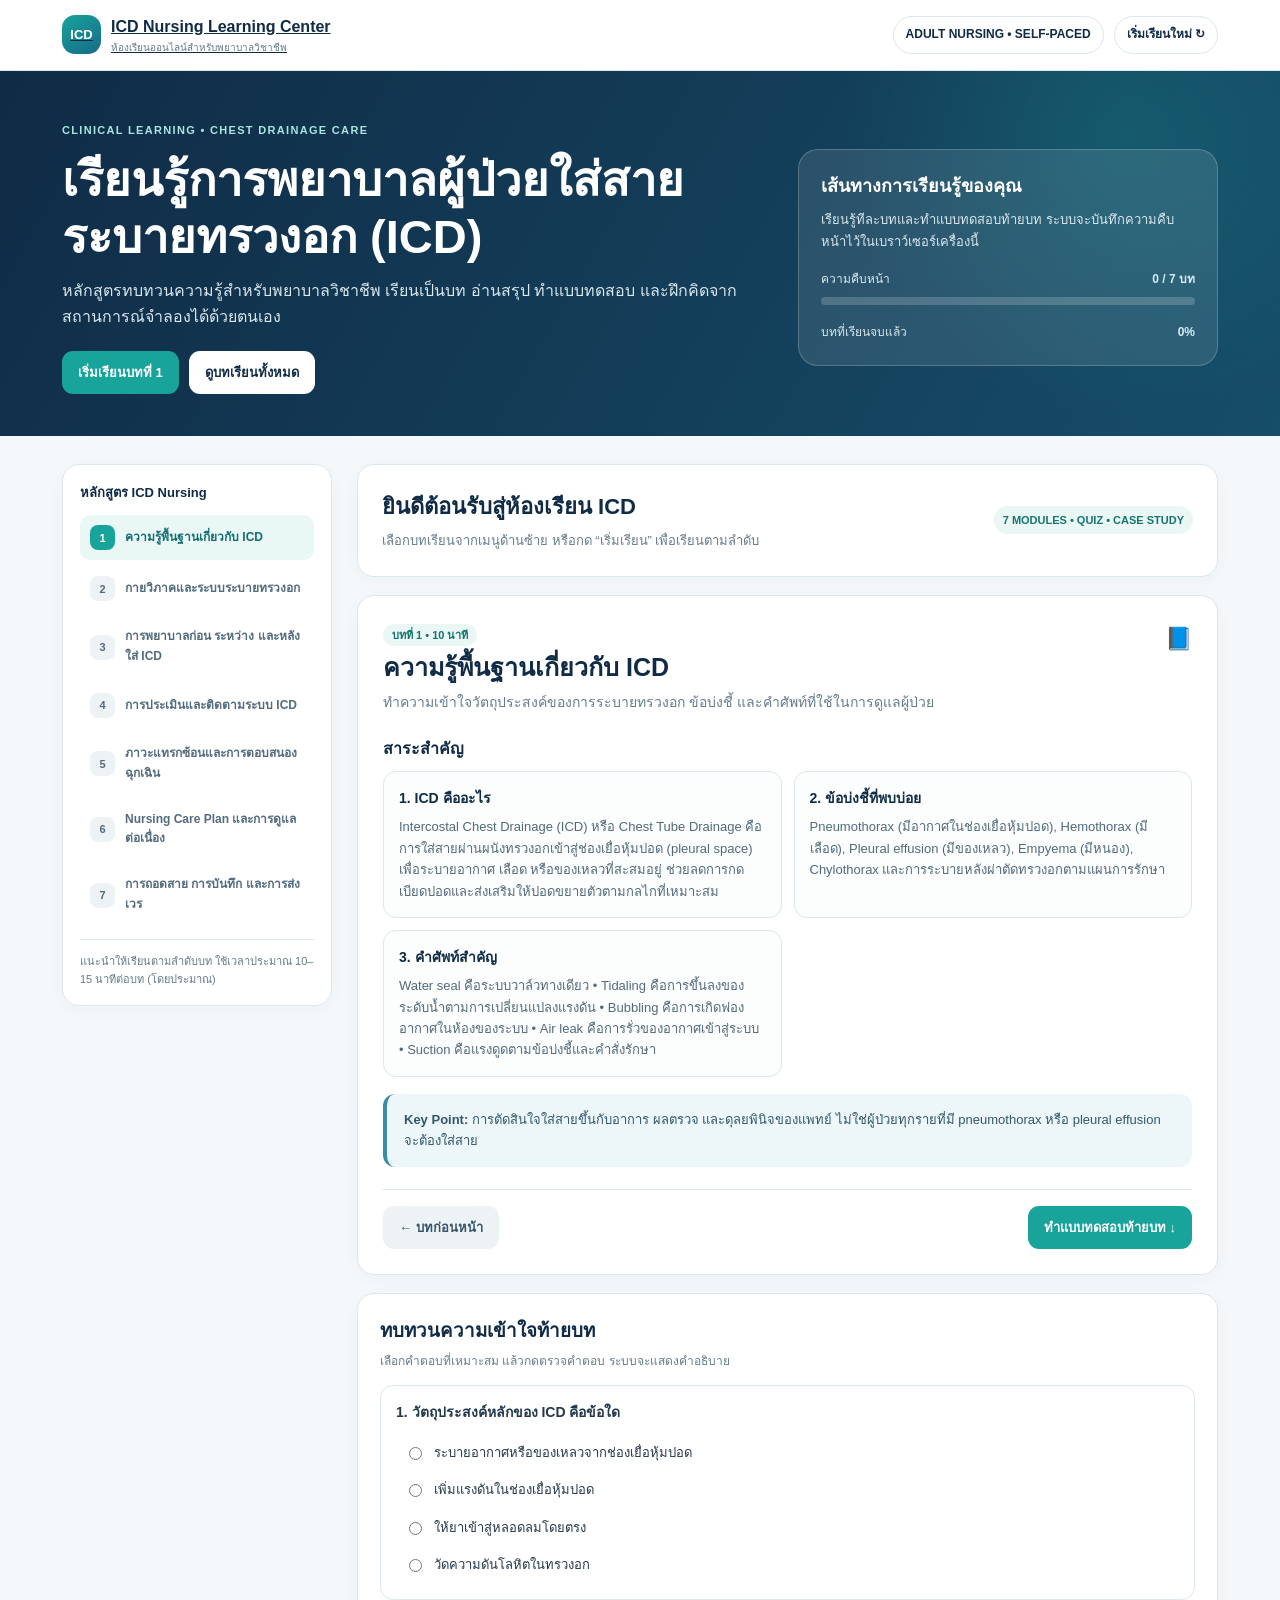
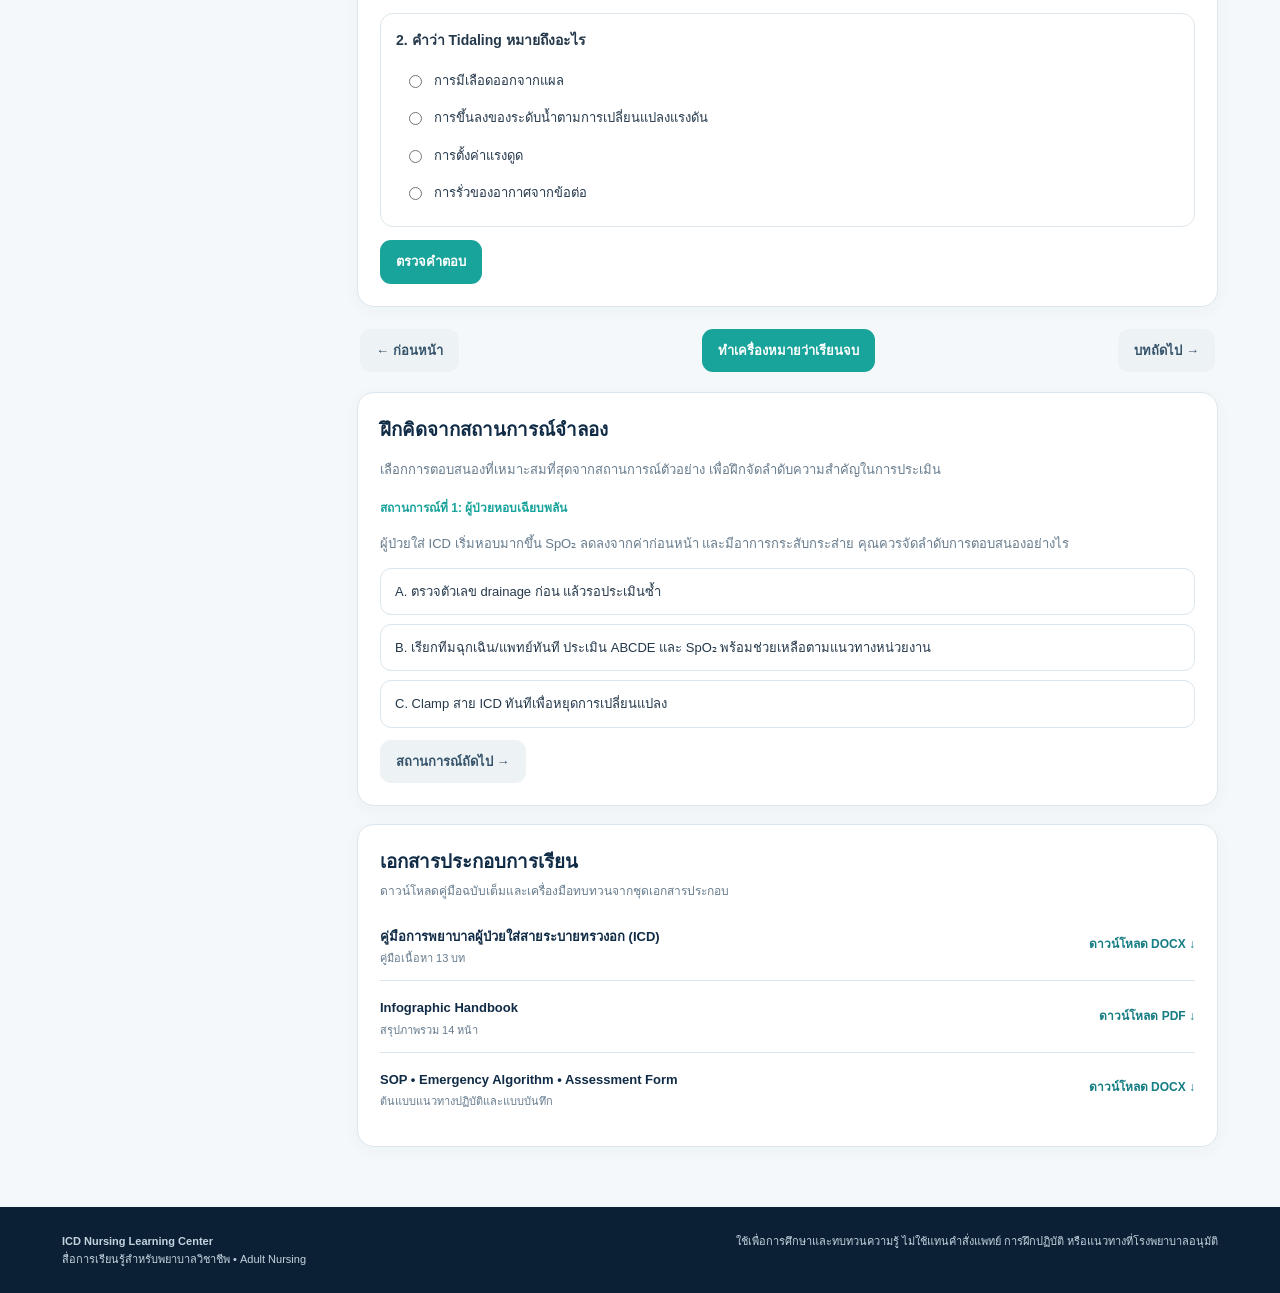
==== index.html @ b5fb2b8b "Add files via upload" ====
<!DOCTYPE html>
<html lang="th">
<head>
<meta charset="utf-8"><meta name="viewport" content="width=device-width,initial-scale=1">
<meta name="theme-color" content="#102b46">
<title>ICD Nursing Learning Center | ห้องเรียนออนไลน์สำหรับพยาบาลวิชาชีพ</title>
<style>
:root{--navy:#102b46;--navy2:#183e5b;--teal:#18a39b;--mint:#e9f7f5;--ink:#24384b;--muted:#667b8d;--line:#dce6ec;--bg:#f4f8fa;--white:#fff;--amber:#fff4df;--red:#a33b3b;--green:#187a65;--shadow:0 12px 35px rgba(16,43,70,.08)}
*{box-sizing:border-box}body{margin:0;background:var(--bg);color:var(--ink);font-family:Inter,"Noto Sans Thai",Tahoma,sans-serif;line-height:1.65}a{color:inherit}button{font:inherit;cursor:pointer}.shell{max-width:1200px;margin:auto;padding:0 22px}
header{background:#fff;border-bottom:1px solid var(--line);position:sticky;top:0;z-index:30}.top{height:70px;display:flex;align-items:center;justify-content:space-between;gap:18px}.brand{display:flex;align-items:center;gap:10px;color:var(--navy);font-weight:900}.logo{width:39px;height:39px;border-radius:13px;background:linear-gradient(145deg,var(--teal),#176b87);color:white;display:grid;place-items:center;font-size:13px}.top small{display:block;color:var(--muted);font-weight:500;font-size:10px}.top-actions{display:flex;align-items:center;gap:10px}.pill{border:1px solid var(--line);background:white;padding:8px 12px;border-radius:999px;color:var(--navy);font-size:12px;font-weight:800}
.hero{background:radial-gradient(circle at 88% 18%,rgba(24,163,155,.22),transparent 24%),linear-gradient(120deg,#102b46,#164d69);color:#fff;padding:50px 0 42px}.hero-grid{display:grid;grid-template-columns:1.25fr .75fr;gap:36px;align-items:center}.eyebrow{font-size:11px;letter-spacing:.12em;color:#a9e6df;font-weight:900}.hero h1{font-size:clamp(29px,4.2vw,47px);line-height:1.22;margin:12px 0}.hero p{color:#d9e8ef;max-width:700px;margin:0 0 20px}.hero-actions{display:flex;gap:10px;flex-wrap:wrap}.btn{border:0;border-radius:11px;padding:11px 16px;font-weight:800;font-size:13px}.btn.primary{background:var(--teal);color:white}.btn.light{background:white;color:var(--navy)}.hero-panel{background:rgba(255,255,255,.1);border:1px solid rgba(255,255,255,.2);border-radius:20px;padding:22px}.hero-panel strong{font-size:18px}.hero-panel p{font-size:13px;margin:7px 0 0}.statline{display:flex;justify-content:space-between;margin-top:18px;font-size:12px;color:#d8e9ef}.progress{height:8px;background:rgba(255,255,255,.18);border-radius:20px;overflow:hidden;margin-top:7px}.progress span{display:block;height:100%;width:0;background:#63d4c7;transition:.3s}
.layout{display:grid;grid-template-columns:270px 1fr;gap:25px;padding-top:28px;padding-bottom:60px;align-items:start}.sidebar{position:sticky;top:92px}.sidebox,.panel{background:#fff;border:1px solid var(--line);border-radius:17px;box-shadow:0 4px 18px rgba(16,43,70,.035)}.sidebox{padding:17px}.sidebox h3{font-size:13px;margin:0 0 12px;color:var(--navy)}.module-nav{display:grid;gap:6px}.module-nav button{display:flex;gap:10px;align-items:center;text-align:left;border:0;background:transparent;padding:10px;border-radius:10px;color:#536b7e;font-size:12px;font-weight:700}.module-nav button:hover,.module-nav button.active{background:var(--mint);color:#126d72}.num{width:25px;height:25px;flex:0 0 25px;border-radius:8px;background:#edf2f5;display:grid;place-items:center;font-size:11px}.module-nav button.active .num{background:var(--teal);color:white}.sidefoot{font-size:11px;color:var(--muted);margin-top:14px;border-top:1px solid var(--line);padding-top:12px}
main{min-width:0}.welcome{padding:24px;margin-bottom:18px}.welcome h2{margin:0;color:var(--navy);font-size:22px}.welcome p{margin:5px 0 0;color:var(--muted);font-size:13px}.welcome-row{display:flex;align-items:center;justify-content:space-between;gap:12px;flex-wrap:wrap}.badge{font-size:11px;padding:5px 9px;border-radius:99px;background:#eaf7f5;color:#14766f;font-weight:800}.lesson{padding:25px;margin-bottom:18px}.lesson-head{display:flex;justify-content:space-between;gap:12px;align-items:flex-start}.lesson h2{font-size:25px;line-height:1.3;color:var(--navy);margin:4px 0 7px}.lesson-intro{color:var(--muted);margin:0 0 18px;font-size:14px}.subhead{font-size:16px;color:var(--navy);margin:22px 0 9px}.content-grid{display:grid;grid-template-columns:1fr 1fr;gap:12px}.info{border:1px solid var(--line);border-radius:13px;padding:15px;background:#fcfefe}.info h4{font-size:14px;color:var(--navy);margin:0 0 6px}.info p,.info li{font-size:13px;color:#52697b}.info p{margin:0}.info ul{padding-left:18px;margin:5px 0 0}.callout{padding:15px 17px;border-radius:12px;background:#edf7fa;border-left:4px solid #398ba7;margin:17px 0;font-size:13px;color:#31576a}.warning{background:var(--amber);border-left-color:#d49a32;color:#654d20}.danger{background:#fff0ef;border-left-color:#c45b55;color:#783b37}.lesson-list{padding-left:20px}.lesson-list li{margin:7px 0;font-size:14px}.diagram{display:flex;gap:8px;align-items:center;flex-wrap:wrap;margin:15px 0}.diagram span{padding:9px 12px;background:#edf5f8;border:1px solid #d5e5eb;border-radius:10px;font-size:12px;font-weight:800;color:#27536c}.diagram b{color:var(--teal)}
.actions-row{display:flex;justify-content:space-between;gap:10px;margin-top:22px;padding-top:16px;border-top:1px solid var(--line);flex-wrap:wrap}.quiz{padding:22px;margin-bottom:18px}.quiz h3{color:var(--navy);margin:0 0 5px}.question{border:1px solid var(--line);border-radius:13px;padding:15px;margin:13px 0}.question p{font-weight:800;font-size:14px;margin:0 0 10px}.option{display:flex;gap:9px;align-items:flex-start;padding:8px;border-radius:9px;font-size:13px}.option:hover{background:#f3f8fa}.option input{margin-top:5px;accent-color:var(--teal)}.feedback{display:none;padding:10px 12px;margin-top:9px;border-radius:9px;font-size:12px}.feedback.show{display:block}.feedback.good{background:#eaf7f1;color:#17644f}.feedback.bad{background:#fff2e8;color:#8a4c24}.quiz-result{display:none;margin-top:14px;padding:14px;border-radius:12px;background:var(--mint);color:#155f5b;font-weight:800}
.scenario{padding:22px;margin-bottom:18px}.scenario h3{margin:0;color:var(--navy)}.scenario p{font-size:13px;color:var(--muted)}.scenario-choices{display:grid;gap:9px}.scenario-choices button{border:1px solid var(--line);border-radius:11px;padding:12px 14px;text-align:left;background:white;font-size:13px;color:var(--ink)}.scenario-choices button:hover{border-color:var(--teal);background:#f1faf8}.scenario-result{margin-top:12px;padding:13px;border-radius:10px;display:none;font-size:13px}
.resources{padding:22px}.resource-row{display:flex;justify-content:space-between;gap:15px;align-items:center;padding:13px 0;border-bottom:1px solid var(--line)}.resource-row:last-child{border:0}.resource-row strong{font-size:13px;color:var(--navy)}.resource-row small{display:block;color:var(--muted);font-size:11px}.resource-row a{font-size:12px;color:#147c83;font-weight:900;text-decoration:none}
footer{background:#0b2035;color:#c4d4df;padding:25px 0;font-size:11px}.footer-row{display:flex;justify-content:space-between;gap:20px;flex-wrap:wrap}
@media(max-width:850px){.hero-grid{grid-template-columns:1fr}.layout{grid-template-columns:1fr}.sidebar{position:static}.module-nav{grid-template-columns:1fr 1fr}.sidefoot{display:none}}
@media(max-width:560px){.shell{padding:0 14px}.top{height:62px}.top .brand{font-size:13px}.top-actions .pill{display:none}.hero{padding:38px 0}.layout{padding-top:16px}.module-nav{grid-template-columns:1fr 1fr}.content-grid{grid-template-columns:1fr}.lesson{padding:18px}.lesson h2{font-size:21px}.welcome{padding:18px}.resource-row{align-items:flex-start}.resource-row a{white-space:nowrap}}
</style>
</head>
<body>
<header><div class="shell top">
 <a class="brand" href="#"><span class="logo">ICD</span><span>ICD Nursing Learning Center<small>ห้องเรียนออนไลน์สำหรับพยาบาลวิชาชีพ</small></span></a>
 <div class="top-actions"><span class="pill">ADULT NURSING • SELF-PACED</span><button class="pill" onclick="resetProgress()">เริ่มเรียนใหม่ ↻</button></div>
</div></header>
<section class="hero"><div class="shell hero-grid">
 <div><div class="eyebrow">CLINICAL LEARNING • CHEST DRAINAGE CARE</div><h1>เรียนรู้การพยาบาลผู้ป่วยใส่สายระบายทรวงอก (ICD)</h1>
 <p>หลักสูตรทบทวนความรู้สำหรับพยาบาลวิชาชีพ เรียนเป็นบท อ่านสรุป ทำแบบทดสอบ และฝึกคิดจากสถานการณ์จำลองได้ด้วยตนเอง</p>
 <div class="hero-actions"><button class="btn primary" onclick="openModule(0)">เริ่มเรียนบทที่ 1</button><button class="btn light" onclick="document.getElementById('course').scrollIntoView({behavior:'smooth'})">ดูบทเรียนทั้งหมด</button></div></div>
 <div class="hero-panel"><strong>เส้นทางการเรียนรู้ของคุณ</strong><p>เรียนรู้ทีละบทและทำแบบทดสอบท้ายบท ระบบจะบันทึกความคืบหน้าไว้ในเบราว์เซอร์เครื่องนี้</p><div class="statline"><span>ความคืบหน้า</span><b id="progressText">0 / 7 บท</b></div><div class="progress"><span id="progressBar"></span></div><div class="statline"><span>บทที่เรียนจบแล้ว</span><b id="doneText">0%</b></div></div>
</div></section>

<div class="shell layout" id="course">
 <aside class="sidebar"><div class="sidebox"><h3>หลักสูตร ICD Nursing</h3><div class="module-nav" id="moduleNav"></div><div class="sidefoot">แนะนำให้เรียนตามลำดับบท ใช้เวลาประมาณ 10–15 นาทีต่อบท (โดยประมาณ)</div></div></aside>
 <main>
  <section class="panel welcome"><div class="welcome-row"><div><h2>ยินดีต้อนรับสู่ห้องเรียน ICD</h2><p>เลือกบทเรียนจากเมนูด้านซ้าย หรือกด “เริ่มเรียน” เพื่อเรียนตามลำดับ</p></div><span class="badge">7 MODULES • QUIZ • CASE STUDY</span></div></section>
  <div id="lessonArea"></div>
  <section class="panel scenario" id="scenarioBox"><h3>ฝึกคิดจากสถานการณ์จำลอง</h3><p>เลือกการตอบสนองที่เหมาะสมที่สุดจากสถานการณ์ตัวอย่าง เพื่อฝึกจัดลำดับความสำคัญในการประเมิน</p><div id="scenarioContent"></div></section>
  <section class="panel resources"><h3 style="margin:0;color:var(--navy)">เอกสารประกอบการเรียน</h3><p style="font-size:12px;color:var(--muted);margin:4px 0 8px">ดาวน์โหลดคู่มือฉบับเต็มและเครื่องมือทบทวนจากชุดเอกสารประกอบ</p>
   <div class="resource-row"><div><strong>คู่มือการพยาบาลผู้ป่วยใส่สายระบายทรวงอก (ICD)</strong><small>คู่มือเนื้อหา 13 บท</small></div><a href="downloads/คู่มือการพยาบาลผู้ป่วยใส่สายระบายทรวงอก_ICD.docx" download>ดาวน์โหลด DOCX ↓</a></div>
   <div class="resource-row"><div><strong>Infographic Handbook</strong><small>สรุปภาพรวม 14 หน้า</small></div><a href="downloads/ICD_Nursing_Infographic_Handbook_14pages.pdf" download>ดาวน์โหลด PDF ↓</a></div>
   <div class="resource-row"><div><strong>SOP • Emergency Algorithm • Assessment Form</strong><small>ต้นแบบแนวทางปฏิบัติและแบบบันทึก</small></div><a href="downloads/ICD_Nursing_SOP_Emergency_Algorithm_Assessment_Form.docx" download>ดาวน์โหลด DOCX ↓</a></div>
  </section>
 </main>
</div>
<footer><div class="shell footer-row"><div><b>ICD Nursing Learning Center</b><br>สื่อการเรียนรู้สำหรับพยาบาลวิชาชีพ • Adult Nursing</div><div>ใช้เพื่อการศึกษาและทบทวนความรู้ ไม่ใช้แทนคำสั่งแพทย์ การฝึกปฏิบัติ หรือแนวทางที่โรงพยาบาลอนุมัติ</div></div></footer>

<script>
const modules = [
{title:"ความรู้พื้นฐานเกี่ยวกับ ICD",time:"10 นาที",intro:"ทำความเข้าใจวัตถุประสงค์ของการระบายทรวงอก ข้อบ่งชี้ และคำศัพท์ที่ใช้ในการดูแลผู้ป่วย",
sections:[
["ICD คืออะไร", "Intercostal Chest Drainage (ICD) หรือ Chest Tube Drainage คือการใส่สายผ่านผนังทรวงอกเข้าสู่ช่องเยื่อหุ้มปอด (pleural space) เพื่อระบายอากาศ เลือด หรือของเหลวที่สะสมอยู่ ช่วยลดการกดเบียดปอดและส่งเสริมให้ปอดขยายตัวตามกลไกที่เหมาะสม"],
["ข้อบ่งชี้ที่พบบ่อย","Pneumothorax (มีอากาศในช่องเยื่อหุ้มปอด), Hemothorax (มีเลือด), Pleural effusion (มีของเหลว), Empyema (มีหนอง), Chylothorax และการระบายหลังผ่าตัดทรวงอกตามแผนการรักษา"],
["คำศัพท์สำคัญ","Water seal คือระบบวาล์วทางเดียว • Tidaling คือการขึ้นลงของระดับน้ำตามการเปลี่ยนแปลงแรงดัน • Bubbling คือการเกิดฟองอากาศในห้องของระบบ • Air leak คือการรั่วของอากาศเข้าสู่ระบบ • Suction คือแรงดูดตามข้อบ่งชี้และคำสั่งรักษา"]
],key:"การตัดสินใจใส่สายขึ้นกับอาการ ผลตรวจ และดุลยพินิจของแพทย์ ไม่ใช่ผู้ป่วยทุกรายที่มี pneumothorax หรือ pleural effusion จะต้องใส่สาย",
quiz:[
{q:"วัตถุประสงค์หลักของ ICD คือข้อใด",opts:["ระบายอากาศหรือของเหลวจากช่องเยื่อหุ้มปอด","เพิ่มแรงดันในช่องเยื่อหุ้มปอด","ให้ยาเข้าสู่หลอดลมโดยตรง","วัดความดันโลหิตในทรวงอก"],a:0,why:"ICD ช่วยระบายอากาศ เลือด หรือของเหลวที่สะสมในช่องเยื่อหุ้มปอด"},
{q:"คำว่า Tidaling หมายถึงอะไร",opts:["การมีเลือดออกจากแผล","การขึ้นลงของระดับน้ำตามการเปลี่ยนแปลงแรงดัน","การตั้งค่าแรงดูด","การรั่วของอากาศจากข้อต่อ"],a:1,why:"Tidaling คือการเคลื่อนไหวขึ้นลงของระดับน้ำใน water seal ตามการเปลี่ยนแปลงแรงดัน"}
]},
{title:"กายวิภาคและระบบระบายทรวงอก",time:"12 นาที",intro:"เชื่อมโยงกายวิภาคของเยื่อหุ้มปอดกับหลักการทำงานและส่วนประกอบของชุดระบาย",
sections:[
["เยื่อหุ้มปอดและ Pleural space","Visceral pleura คลุมผิวปอด ส่วน Parietal pleura บุผนังทรวงอก ระหว่างเยื่อทั้งสองมีของเหลวปริมาณเล็กน้อยช่วยลดแรงเสียดทาน ความสัมพันธ์ของแรงดันในช่องเยื่อหุ้มปอดมีส่วนสำคัญต่อการคงสภาพปอดให้ขยายตัว"],
["ส่วนประกอบของระบบ Three-chamber","Collection chamber ใช้เก็บและแสดงปริมาณสารระบาย • Water seal chamber ทำหน้าที่เป็นวาล์วทางเดียว • Suction control chamber ควบคุมแรงดูดในระบบ wet หรือ dry suction"],
["ชนิดของระบบ","มีทั้ง wet suction, dry suction, digital drainage และ Heimlich valve แต่ละชนิดมีรายละเอียดการใช้งานและการเฝ้าระวังต่างกัน ต้องศึกษาคู่มืออุปกรณ์รุ่นที่หน่วยงานใช้จริง"]
],key:"อย่านำค่า ระดับน้ำ หรือวิธีดูแลจากระบบหนึ่งไปใช้กับอีกระบบโดยไม่ตรวจสอบคู่มือผู้ผลิต",
quiz:[
{q:"ห้องใดทำหน้าที่เก็บและแสดงปริมาณสารระบาย",opts:["Water seal chamber","Suction control chamber","Collection chamber","Air vent chamber"],a:2,why:"Collection chamber ใช้เก็บและแสดงปริมาณสารระบาย"},
{q:"Water seal มีหน้าที่หลักอย่างไร",opts:["เป็นวาล์วทางเดียวป้องกันอากาศไหลย้อนกลับ","ควบคุมอุณหภูมิสารระบาย","วัดปริมาณออกซิเจน","กรองเชื้อโรคในอากาศ"],a:0,why:"Water seal ทำหน้าที่เป็นวาล์วทางเดียวในระบบระบาย"}
]},
{title:"การพยาบาลก่อน ระหว่าง และหลังใส่ ICD",time:"15 นาที",intro:"ทบทวนบทบาทพยาบาลในการเตรียมผู้ป่วย สนับสนุนหัตถการ และประเมินหลังใส่สาย",
sections:[
["ก่อนใส่สาย","ประเมินระดับความรู้สึกตัว vital signs, SpO₂, ลักษณะการหายใจ, lung sounds, pain, สีผิวและการไหลเวียน ทบทวนผลตรวจตามข้อบ่งชี้ ยาและประวัติแพ้ ตรวจคำสั่งการรักษา ยืนยันตัวผู้ป่วยตามนโยบาย และอธิบายขั้นตอน"],
["ขณะใส่สาย","ช่วยจัดท่าและเตรียมอุปกรณ์ตามบทบาทหน้าที่ รักษาเทคนิคปลอดเชื้อ เฝ้าระวังอาการปวด ภาวะพร่องออกซิเจน และการเปลี่ยนแปลงของระบบไหลเวียน ประสานทีมเมื่อพบความผิดปกติ"],
["หลังใส่สาย","ประเมิน ABCDE และ vital signs ซ้ำ ตรวจตำแหน่งสาย จุดยึด แผลและ dressing ตรวจแนวสายและข้อต่อ จัดชุดระบายต่ำกว่าระดับทรวงอกและตั้งตรง ประเมิน water seal/tidaling/bubbling ตามชนิดอุปกรณ์และบันทึก drainage"]
],key:"การประเมินผู้ป่วยและการตอบสนองทางคลินิกสำคัญกว่าการดูอุปกรณ์เพียงอย่างเดียว",
quiz:[
{q:"ข้อใดควรประเมินก่อนใส่ ICD",opts:["เฉพาะปริมาณปัสสาวะ","ระดับความรู้สึกตัว การหายใจ SpO₂ และ vital signs","เฉพาะอุณหภูมิร่างกาย","เฉพาะสีของ drainage"],a:1,why:"การประเมินก่อนทำหัตถการควรครอบคลุมระบบหายใจ การไหลเวียน ระดับความรู้สึกตัวและอาการปวด"},
{q:"หลังใส่สาย ควรจัดวางชุดระบายอย่างไร",opts:["วางสูงกว่าทรวงอก","วางบนเตียงข้างผู้ป่วย","ตั้งตรงและต่ำกว่าระดับทรวงอก","แขวนกับราวเตียงให้สูงที่สุด"],a:2,why:"การจัดชุดระบายให้ตั้งตรงและต่ำกว่าระดับทรวงอกช่วยลดโอกาสการไหลย้อนกลับ ทั้งนี้ให้ยึดคู่มืออุปกรณ์"}
]},
{title:"การประเมินและติดตามระบบ ICD",time:"15 นาที",intro:"ฝึกประเมินผู้ป่วยร่วมกับการตรวจระบบ ไม่แปลผลจากสัญญาณใดสัญญาณหนึ่งเพียงอย่างเดียว",
sections:[
["ประเมินผู้ป่วยอย่างเป็นระบบ","ติดตามระดับความรู้สึกตัว BP, PR, RR, temperature, SpO₂, oxygen device/flow, pain score, breath sounds, chest expansion, work of breathing, สีผิวและ capillary refill"],
["ตรวจสายและชุดระบาย","ตรวจตำแหน่งสาย การยึดตรึง แผล dressing แนวสาย การหักพับ การกดทับ dependent loop ข้อต่อ ความสมบูรณ์ของชุด และตำแหน่งชุดระบาย"],
["Tidaling / Bubbling / Drainage","ประเมิน tidaling และ bubbling ตามชนิดอุปกรณ์และสภาพผู้ป่วย บันทึกปริมาณ สี ลักษณะ และแนวโน้มของ drainage ตามความถี่ที่กำหนด หากไม่มี drainage ให้บันทึก 0 ไม่เว้นช่องว่าง"]
],key:"ไม่มี drainage หรือ tidaling หายไป ไม่ได้แปลว่าสายอุดตันเสมอไป อาจเกิดจากปอดขยายแล้วหรือมีปัจจัยอื่น ต้องประเมินผู้ป่วยและระบบร่วมกัน",
quiz:[
{q:"เมื่อไม่มี drainage และ tidaling หายไป ผู้ป่วยยังคงที่ ควรทำอย่างไรเป็นลำดับต้น",opts:["รีดสายอย่างแรง","Clamp สายทันที","ประเมินผู้ป่วยและตรวจแนวสาย/ระบบตาม protocol","ถอดสายออก"],a:2,why:"ควรประเมินผู้ป่วยก่อน ตรวจสายหักพับ ถูกกด dependent loop และอุปกรณ์ โดยไม่สรุปว่าอุดตันจากสัญญาณเดียว"},
{q:"การบันทึก drainage รายชั่วโมง หากไม่มีสารระบายควรทำอย่างไร",opts:["เว้นช่องว่าง","บันทึก 0 mL","เขียนว่าไม่ทราบ","รวมยอดไปบันทึกวันถัดไป"],a:1,why:"ควรบันทึก 0 mL เพื่อแยกจากการไม่ได้ประเมินหรือไม่ได้บันทึก"}
]},
{title:"ภาวะแทรกซ้อนและการตอบสนองฉุกเฉิน",time:"15 นาที",intro:"เรียนรู้การจัดลำดับความสำคัญเมื่อผู้ป่วยทรุดหรือระบบระบายผิดปกติ",
sections:[
["Red flags","หอบเฉียบพลัน SpO₂ ลดลง ความดันต่ำหรือช็อก เจ็บหน้าอกมากขึ้น ซึมลง/หมดสติ เลือดออกมากผิดปกติ หรือสงสัย tension pneumothorax ต้องเรียกแพทย์/ทีมฉุกเฉินทันที"],
["สายหลุดจากทรวงอก","เรียกแพทย์/ทีมฉุกเฉิน ประเมิน ABCDE, vital signs และ SpO₂ ปิดบริเวณแผลด้วยวัสดุปิดแผลปลอดเชื้อตาม protocol ที่โรงพยาบาลอนุมัติ เฝ้าระวัง respiratory distress และห้ามใส่สายกลับเข้ารูเดิมโดยพยาบาล"],
["สายหลุดจากชุดระบายหรือระบบรั่ว","ประเมินผู้ป่วยทันที เรียกผู้ช่วย และคืนระบบสู่ระบบปิดโดยใช้อุปกรณ์/ขั้นตอนฉุกเฉินเฉพาะที่หน่วยงานกำหนด ไม่ปล่อยให้ระบบเปิดสู่บรรยากาศโดยไม่จัดการ"],
["Continuous bubbling / Air leak","ประเมินผู้ป่วย ตรวจสายและข้อต่อจากผู้ป่วยถึงชุดระบาย ตรวจแผลและระบบตามคู่มือ หากต่อเนื่องหรือผู้ป่วยมีอาการให้แจ้งแพทย์ ไม่ clamp เพื่อค้นหารอยรั่วเป็นกิจวัตร"]
],key:"หากผู้ป่วยไม่คงที่ ให้เรียกทีมฉุกเฉินและประเมิน ABCDE ก่อน ไม่รอแก้ไขอุปกรณ์เพียงอย่างเดียว",
quiz:[
{q:"ผู้ป่วยใส่ ICD มีหอบเฉียบพลันและ SpO₂ ลดลง การตอบสนองที่สำคัญที่สุดคือข้อใด",opts:["รอดูอาการ 30 นาที","เรียกทีมฉุกเฉิน/แพทย์และประเมิน ABCDE ทันที","บันทึกอาการก่อนแล้วค่อยแจ้ง","Clamp สายเพื่อหยุด drainage"],a:1,why:"อาการหอบเฉียบพลันและ SpO₂ ลดลงเป็น red flags ต้องตอบสนองฉุกเฉินทันที"},
{q:"เมื่อสายหลุดจากทรวงอก ข้อใดไม่ควรทำ",opts:["เรียกแพทย์/ทีมฉุกเฉิน","ประเมิน ABCDE และ SpO₂","ใส่สายกลับเข้ารูเดิมโดยพยาบาล","ปิดแผลตาม protocol ที่อนุมัติ"],a:2,why:"พยาบาลไม่ควรใส่สายกลับเข้ารูเดิม ต้องให้ผู้มีอำนาจประเมินและดำเนินการ"}
]},
{title:"Nursing Care Plan และการดูแลต่อเนื่อง",time:"12 นาที",intro:"เชื่อมโยงข้อมูลประเมินกับปัญหาทางการพยาบาล เป้าหมาย กิจกรรม และผลลัพธ์",
sections:[
["ประเด็นปัญหาที่ควรพิจารณา","การแลกเปลี่ยนก๊าซบกพร่อง/เสี่ยงต่อภาวะพร่องออกซิเจน • ปวดเฉียบพลัน • เสี่ยงต่อการติดเชื้อ • วิตกกังวล • การเคลื่อนไหว/การทำกิจกรรมลดลง"],
["การกำหนดเป้าหมาย","กำหนดเป้าหมายให้สอดคล้องกับสภาพผู้ป่วยและแผนการรักษา เช่น การหายใจและ SpO₂ อยู่ในเป้าหมายที่ทีมรักษากำหนด อาการปวดได้รับการจัดการ แผลสะอาด และระบบระบายทำงานตามที่คาดหมาย"],
["การดูแลต่อเนื่องและให้ความรู้","ส่งเสริมการหายใจลึกและไออย่างมีประสิทธิภาพตามความเหมาะสม ช่วยเคลื่อนไหวอย่างปลอดภัย ดูแลความสุขสบาย ให้ข้อมูลผู้ป่วย/ญาติ และสอนอาการผิดปกติที่ต้องรีบแจ้ง"]
],key:"Nursing Care Plan ต้องปรับตามปัญหาเฉพาะราย ไม่ใช้รายการวินิจฉัยแบบเดียวกับผู้ป่วยทุกคน",
quiz:[
{q:"การกำหนด Nursing Care Plan ที่เหมาะสมควรเริ่มจากอะไร",opts:["ใช้แผนเดียวกันกับผู้ป่วยทุกราย","ข้อมูลประเมินและปัญหาเฉพาะราย","เลือกกิจกรรมจากความสะดวกของผู้ดูแล","กำหนดเป้าหมายโดยไม่ประเมิน"],a:1,why:"แผนการพยาบาลควรอิงข้อมูลประเมินและความต้องการของผู้ป่วยแต่ละราย"}
]},
{title:"การถอดสาย การบันทึก และการส่งเวร",time:"12 นาที",intro:"ทบทวนการเตรียมถอดสาย การดูแลหลังถอด และการสื่อสารข้อมูลอย่างครบถ้วน",
sections:[
["การเตรียมถอดสาย","การพิจารณาถอดเป็นการตัดสินใจของแพทย์ตามอาการ ผลตรวจ และเกณฑ์ของหน่วยงาน พยาบาลตรวจคำสั่ง เตรียมอุปกรณ์ อธิบายผู้ป่วย ประเมินก่อนทำ และช่วยเหลือตามบทบาท"],
["หลังถอดสาย","ปิดแผลด้วยเทคนิคและวัสดุตาม protocol ประเมินการหายใจ vital signs, SpO₂, pain, แผล และอาการผิดปกติ ติดตามภาพถ่ายรังสีหรือการตรวจอื่นตามแผน และบันทึกการตอบสนอง"],
["การบันทึกและส่งเวร","บันทึกวันเวลา ด้าน/ตำแหน่ง ชนิดระบบ suction ตามคำสั่ง ปริมาณและลักษณะ drainage, tidaling/bubbling, สภาพแผล/สาย vital signs การช่วยเหลือ การรายงานแพทย์และการตอบสนอง"]
],key:"เกณฑ์ปริมาณ drainage หรือเกณฑ์ถอดสายไม่ควรใช้เป็นตัวเลขตายตัว ต้องอิงคำสั่งแพทย์และแนวทางของหน่วยงาน",
quiz:[
{q:"ข้อใดเป็นข้อมูลสำคัญในการส่งเวรผู้ป่วยใส่ ICD",opts:["เฉพาะชื่อผู้ป่วย","ปริมาณ/ลักษณะ drainage ระบบ water seal/suction สภาพแผลและอาการผู้ป่วย","เฉพาะเวลารับประทานอาหาร","เฉพาะจำนวนครั้งที่ญาติเข้าเยี่ยม"],a:1,why:"การส่งเวรควรรวมข้อมูลผู้ป่วยและระบบระบายที่จำเป็นต่อความต่อเนื่องและความปลอดภัย"}
]}
];

let current=0;
let completed=JSON.parse(localStorage.getItem("icdCourseCompleted")||"[]");
function save(){localStorage.setItem("icdCourseCompleted",JSON.stringify(completed));updateProgress();renderNav();}
function updateProgress(){let n=completed.length;document.getElementById("progressText").textContent=n+" / "+modules.length+" บท";document.getElementById("doneText").textContent=Math.round(n/modules.length*100)+"%";document.getElementById("progressBar").style.width=(n/modules.length*100)+"%";}
function renderNav(){document.getElementById("moduleNav").innerHTML=modules.map((m,i)=>`<button class="${i===current?'active':''}" onclick="openModule(${i})"><span class="num">${completed.includes(i)?'✓':i+1}</span><span>${m.title}</span></button>`).join("");}
function openModule(i){current=i;renderNav();renderLesson();document.getElementById("course").scrollIntoView({behavior:"smooth",block:"start"});}
function renderLesson(){
 const m=modules[current];
 let body=m.sections.map((s,i)=>`<div class="info"><h4>${i+1}. ${s[0]}</h4><p>${s[1]}</p></div>`).join("");
 let quiz=m.quiz.map((q,qi)=>`<div class="question" id="q${qi}"><p>${qi+1}. ${q.q}</p>${q.opts.map((o,oi)=>`<label class="option"><input type="radio" name="q${qi}" value="${oi}"><span>${o}</span></label>`).join("")}<div class="feedback" id="f${qi}"></div></div>`).join("");
 document.getElementById("lessonArea").innerHTML=`
 <section class="panel lesson"><div class="lesson-head"><div><span class="badge">บทที่ ${current+1} • ${m.time}</span><h2>${m.title}</h2></div><span style="font-size:22px">${completed.includes(current)?'✓':'📘'}</span></div>
 <p class="lesson-intro">${m.intro}</p><h3 class="subhead">สาระสำคัญ</h3><div class="content-grid">${body}</div>
 <div class="callout"><b>Key Point:</b> ${m.key}</div>
 <div class="actions-row"><button class="btn" style="background:#edf2f5;color:#35536a" onclick="openModule(${Math.max(0,current-1)})" ${current===0?'disabled':''}>← บทก่อนหน้า</button><button class="btn primary" onclick="document.getElementById('quizArea').scrollIntoView({behavior:'smooth'})">ทำแบบทดสอบท้ายบท ↓</button></div></section>
 <section class="panel quiz" id="quizArea"><h3>ทบทวนความเข้าใจท้ายบท</h3><p style="font-size:12px;color:var(--muted);margin:0">เลือกคำตอบที่เหมาะสม แล้วกดตรวจคำตอบ ระบบจะแสดงคำอธิบาย</p>${quiz}
 <button class="btn primary" onclick="checkQuiz()">ตรวจคำตอบ</button><div class="quiz-result" id="quizResult"></div></section>
 <div class="actions-row" style="padding:0 3px 20px;border:0"><button class="btn" style="background:#edf2f5;color:#35536a" onclick="openModule(${Math.max(0,current-1)})" ${current===0?'disabled':''}>← ก่อนหน้า</button><button class="btn primary" onclick="completeModule()">${completed.includes(current)?'เรียนบทนี้แล้ว ✓':'ทำเครื่องหมายว่าเรียนจบ'}</button><button class="btn" style="background:#edf2f5;color:#35536a" onclick="openModule(${Math.min(modules.length-1,current+1)})" ${current===modules.length-1?'disabled':''}>บทถัดไป →</button></div>`;
}
function checkQuiz(){const m=modules[current];let score=0,answered=0;m.quiz.forEach((q,i)=>{let el=document.querySelector(`input[name="q${i}"]:checked`),fb=document.getElementById("f"+i);fb.className="feedback show";if(!el){fb.classList.add("bad");fb.textContent="ยังไม่ได้เลือกคำตอบ • "+q.why;return;}answered++;if(+el.value===q.a){score++;fb.classList.add("good");fb.textContent="ถูกต้อง • "+q.why;}else{fb.classList.add("bad");fb.textContent="ลองทบทวนอีกครั้ง • "+q.why;}});let res=document.getElementById("quizResult");res.style.display="block";res.textContent=`ผลแบบทดสอบ ${score} / ${m.quiz.length} ข้อ (ตอบแล้ว ${answered} ข้อ)`;if(score===m.quiz.length)res.textContent+=" • ผ่านแบบทดสอบบทนี้แล้ว";}
function completeModule(){if(!completed.includes(current)){completed.push(current);save();}else{updateProgress();}renderLesson();if(current<modules.length-1){openModule(current+1);}else{document.getElementById("lessonArea").insertAdjacentHTML("afterbegin",'<div class="callout"><b>ยินดีด้วย!</b> คุณทำเครื่องหมายเรียนครบทุกบทแล้ว ทบทวนเอกสารและทำแบบทดสอบซ้ำได้ทุกเมื่อ</div>');}}
function resetProgress(){if(confirm("ต้องการล้างความคืบหน้าการเรียนในเบราว์เซอร์นี้หรือไม่?")){completed=[];save();renderLesson();}}
const cases=[
{title:"สถานการณ์ที่ 1: ผู้ป่วยหอบเฉียบพลัน",desc:"ผู้ป่วยใส่ ICD เริ่มหอบมากขึ้น SpO₂ ลดลงจากค่าก่อนหน้า และมีอาการกระสับกระส่าย คุณควรจัดลำดับการตอบสนองอย่างไร",choices:["ตรวจตัวเลข drainage ก่อน แล้วรอประเมินซ้ำ","เรียกทีมฉุกเฉิน/แพทย์ทันที ประเมิน ABCDE และ SpO₂ พร้อมช่วยเหลือตามแนวทางหน่วยงาน","Clamp สาย ICD ทันทีเพื่อหยุดการเปลี่ยนแปลง"],correct:1,feedback:"อาการหอบเฉียบพลันและ SpO₂ ลดลงเป็นสัญญาณอันตราย ต้องเรียกทีมฉุกเฉินและประเมินผู้ป่วยทันที ไม่รอแก้ไขอุปกรณ์เพียงอย่างเดียว"},
{title:"สถานการณ์ที่ 2: ไม่มี tidaling",desc:"ผู้ป่วยรู้สึกตัวดี สัญญาณชีพคงที่ ไม่หอบ แต่สังเกตว่า tidaling หายไป ควรทำอย่างไร",choices:["สรุปว่าสายอุดตันและรีดสายแรง ๆ","ประเมินผู้ป่วย ตรวจแนวสาย/ข้อต่อ/การจัดวาง และพิจารณาข้อมูลทางคลินิกร่วมกัน","ถอดชุดระบายออกเพื่อตรวจภายใน"],correct:1,feedback:"tidaling หายไปอาจมีหลายสาเหตุ เช่น ปอดขยายแล้วหรือมีปัญหาที่แนวสาย ต้องประเมินผู้ป่วยและระบบ ห้ามสรุปจากสัญญาณเดียว"},
{title:"สถานการณ์ที่ 3: สายหลุดจากทรวงอก",desc:"ระหว่างเคลื่อนย้ายพบว่าสายระบายหลุดออกจากทรวงอก ผู้ป่วยยังรู้สึกตัว คุณควรทำอย่างไร",choices:["ใส่สายกลับเข้ารูเดิมทันที","เรียกแพทย์/ทีมฉุกเฉิน ประเมิน ABCDE และปิดแผลตาม protocol ที่อนุมัติ","ปล่อยแผลไว้ก่อนแล้วไปตามอุปกรณ์"],correct:1,feedback:"ต้องเรียกทีม ประเมิน ABCDE/SpO₂ ปิดแผลตาม protocol ของหน่วยงาน และห้ามพยาบาลใส่สายกลับเข้ารูเดิม"}
];
let caseIndex=0;
function renderCase(){let c=cases[caseIndex];document.getElementById("scenarioContent").innerHTML=`<b style="color:var(--teal);font-size:12px">${c.title}</b><p>${c.desc}</p><div class="scenario-choices">${c.choices.map((v,i)=>`<button onclick="answerCase(${i})">${String.fromCharCode(65+i)}. ${v}</button>`).join("")}</div><div class="scenario-result" id="caseResult"></div><div style="margin-top:12px"><button class="btn" style="background:#edf2f5;color:#35536a" onclick="nextCase()">สถานการณ์ถัดไป →</button></div>`;}
function answerCase(i){let c=cases[caseIndex],el=document.getElementById("caseResult");el.style.display="block";el.style.background=i===c.correct?"#eaf7f1":"#fff2e8";el.style.color=i===c.correct?"#17644f":"#8a4c24";el.textContent=(i===c.correct?"เหมาะสม: ":"ควรทบทวน: ")+c.feedback;}
function nextCase(){caseIndex=(caseIndex+1)%cases.length;renderCase();}
renderNav();updateProgress();renderLesson();renderCase();
</script>
</body></html>
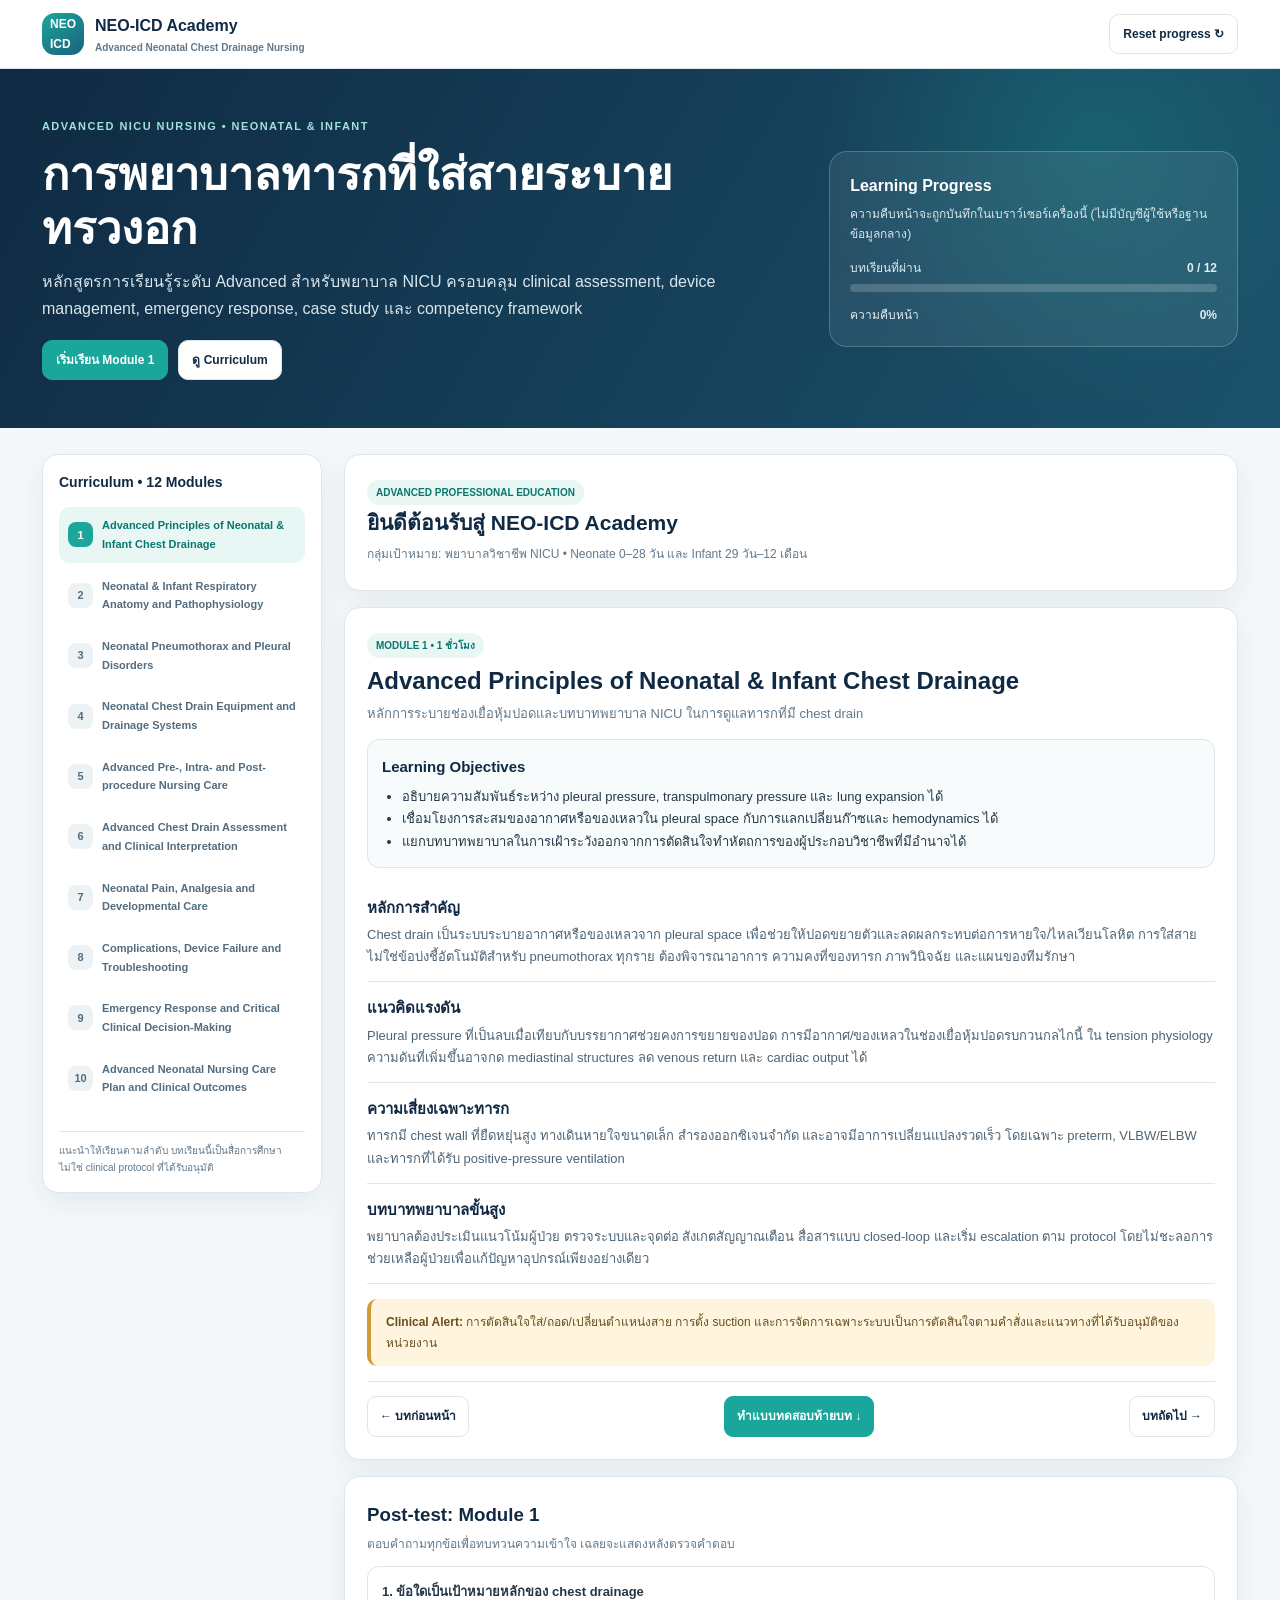
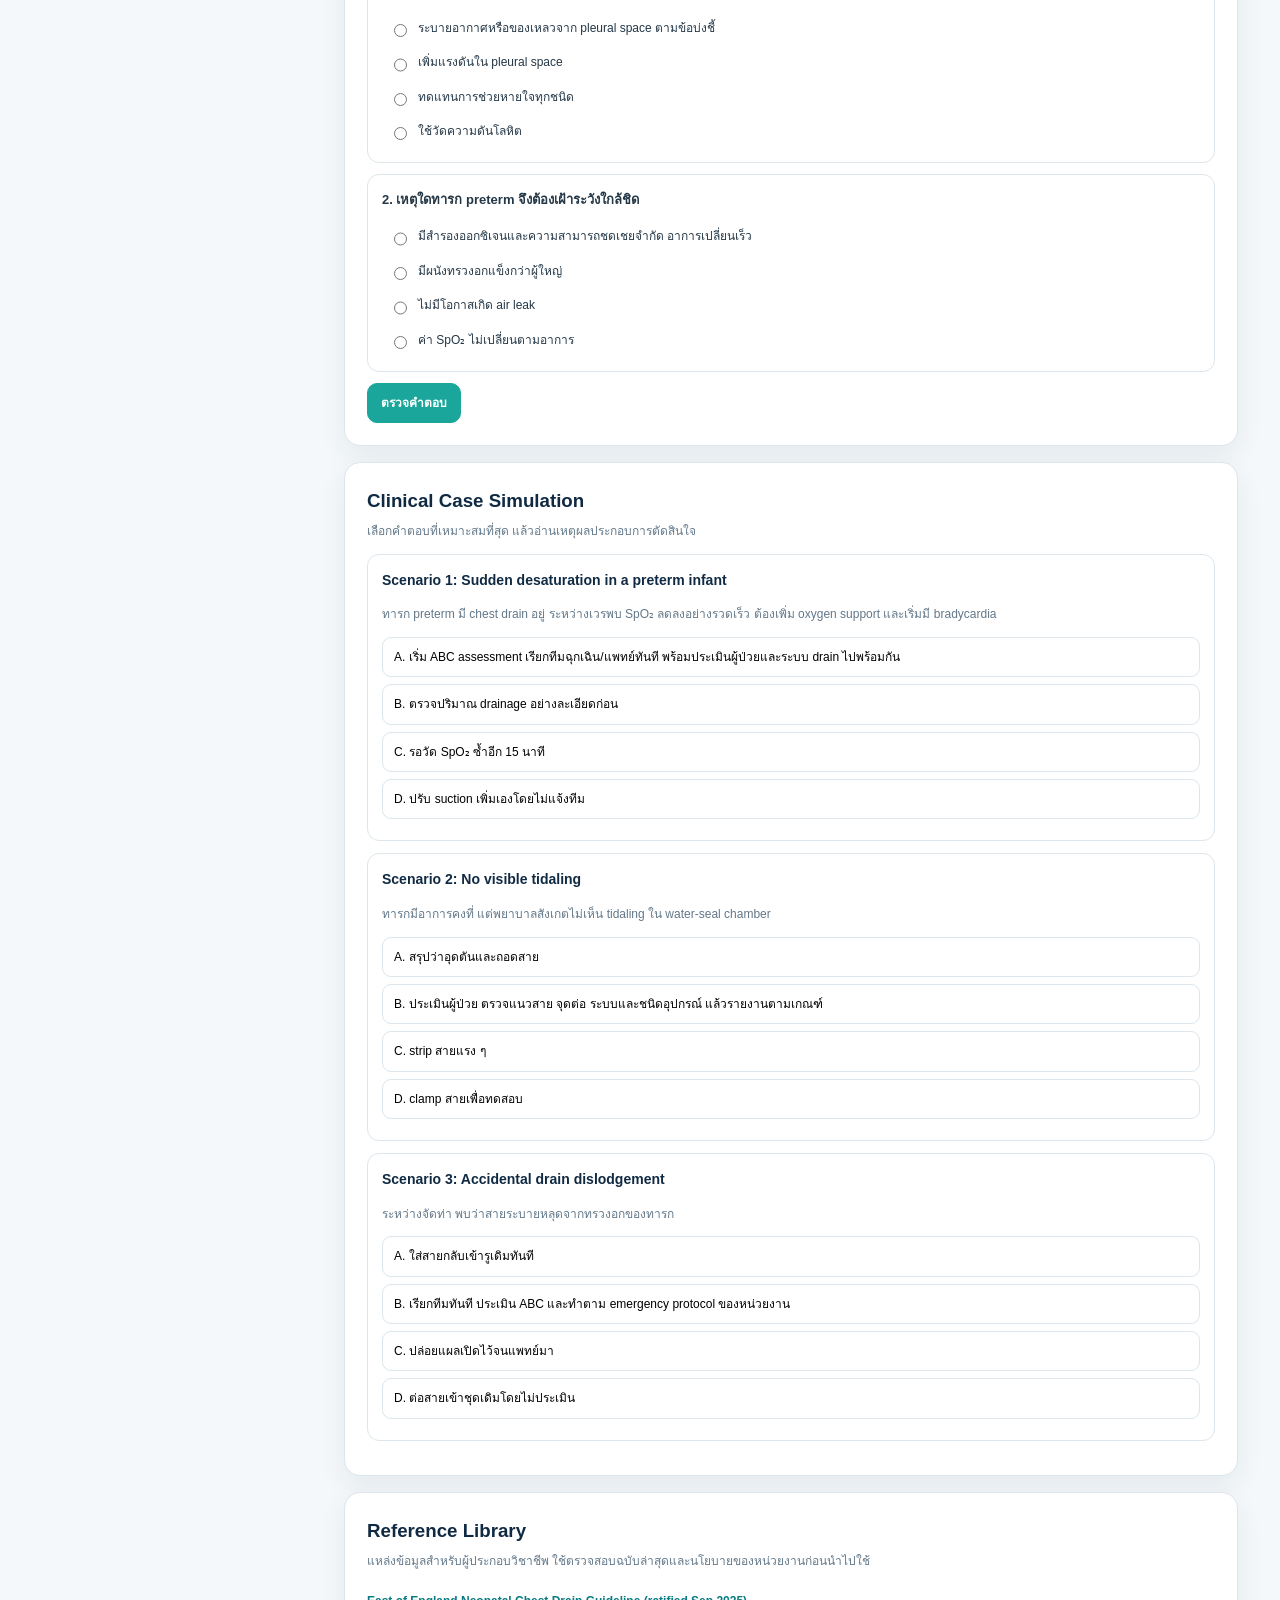
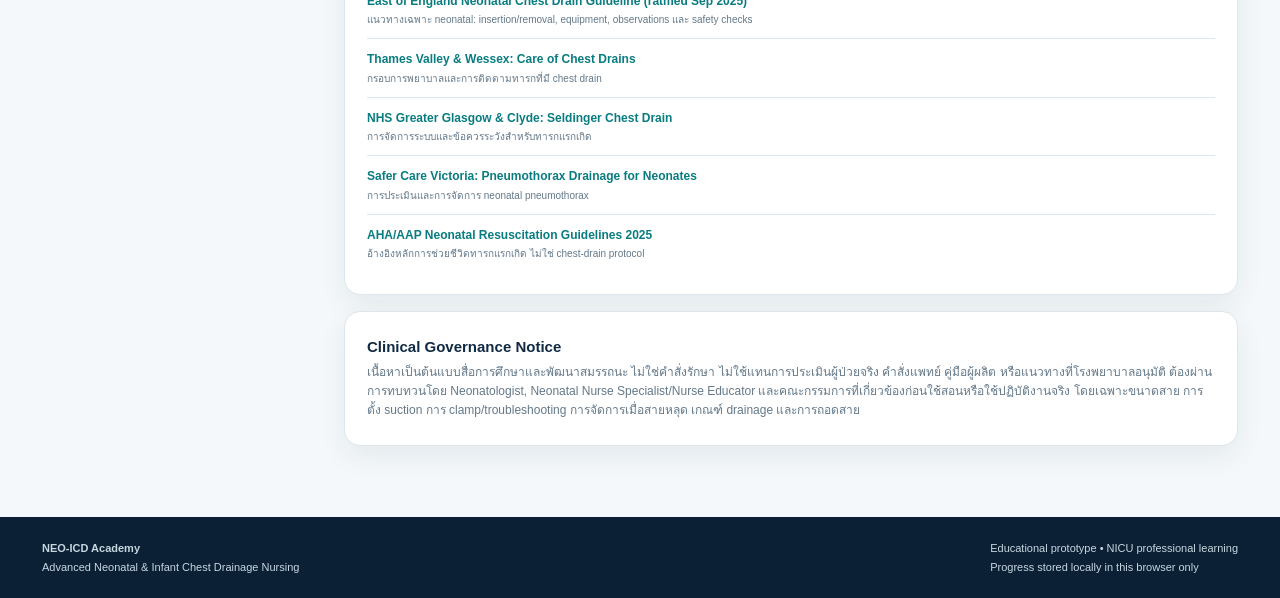
==== commit 4198fc58: "Add files via upload" ====
--- a/index.html
+++ b/index.html
@@ -1,155 +1,20 @@
-<!DOCTYPE html>
-<html lang="th">
-<head>
-<meta charset="utf-8"><meta name="viewport" content="width=device-width,initial-scale=1">
-<meta name="theme-color" content="#102b46">
-<title>ICD Nursing Learning Center | ห้องเรียนออนไลน์สำหรับพยาบาลวิชาชีพ</title>
-<style>
-:root{--navy:#102b46;--navy2:#183e5b;--teal:#18a39b;--mint:#e9f7f5;--ink:#24384b;--muted:#667b8d;--line:#dce6ec;--bg:#f4f8fa;--white:#fff;--amber:#fff4df;--red:#a33b3b;--green:#187a65;--shadow:0 12px 35px rgba(16,43,70,.08)}
-*{box-sizing:border-box}body{margin:0;background:var(--bg);color:var(--ink);font-family:Inter,"Noto Sans Thai",Tahoma,sans-serif;line-height:1.65}a{color:inherit}button{font:inherit;cursor:pointer}.shell{max-width:1200px;margin:auto;padding:0 22px}
-header{background:#fff;border-bottom:1px solid var(--line);position:sticky;top:0;z-index:30}.top{height:70px;display:flex;align-items:center;justify-content:space-between;gap:18px}.brand{display:flex;align-items:center;gap:10px;color:var(--navy);font-weight:900}.logo{width:39px;height:39px;border-radius:13px;background:linear-gradient(145deg,var(--teal),#176b87);color:white;display:grid;place-items:center;font-size:13px}.top small{display:block;color:var(--muted);font-weight:500;font-size:10px}.top-actions{display:flex;align-items:center;gap:10px}.pill{border:1px solid var(--line);background:white;padding:8px 12px;border-radius:999px;color:var(--navy);font-size:12px;font-weight:800}
-.hero{background:radial-gradient(circle at 88% 18%,rgba(24,163,155,.22),transparent 24%),linear-gradient(120deg,#102b46,#164d69);color:#fff;padding:50px 0 42px}.hero-grid{display:grid;grid-template-columns:1.25fr .75fr;gap:36px;align-items:center}.eyebrow{font-size:11px;letter-spacing:.12em;color:#a9e6df;font-weight:900}.hero h1{font-size:clamp(29px,4.2vw,47px);line-height:1.22;margin:12px 0}.hero p{color:#d9e8ef;max-width:700px;margin:0 0 20px}.hero-actions{display:flex;gap:10px;flex-wrap:wrap}.btn{border:0;border-radius:11px;padding:11px 16px;font-weight:800;font-size:13px}.btn.primary{background:var(--teal);color:white}.btn.light{background:white;color:var(--navy)}.hero-panel{background:rgba(255,255,255,.1);border:1px solid rgba(255,255,255,.2);border-radius:20px;padding:22px}.hero-panel strong{font-size:18px}.hero-panel p{font-size:13px;margin:7px 0 0}.statline{display:flex;justify-content:space-between;margin-top:18px;font-size:12px;color:#d8e9ef}.progress{height:8px;background:rgba(255,255,255,.18);border-radius:20px;overflow:hidden;margin-top:7px}.progress span{display:block;height:100%;width:0;background:#63d4c7;transition:.3s}
-.layout{display:grid;grid-template-columns:270px 1fr;gap:25px;padding-top:28px;padding-bottom:60px;align-items:start}.sidebar{position:sticky;top:92px}.sidebox,.panel{background:#fff;border:1px solid var(--line);border-radius:17px;box-shadow:0 4px 18px rgba(16,43,70,.035)}.sidebox{padding:17px}.sidebox h3{font-size:13px;margin:0 0 12px;color:var(--navy)}.module-nav{display:grid;gap:6px}.module-nav button{display:flex;gap:10px;align-items:center;text-align:left;border:0;background:transparent;padding:10px;border-radius:10px;color:#536b7e;font-size:12px;font-weight:700}.module-nav button:hover,.module-nav button.active{background:var(--mint);color:#126d72}.num{width:25px;height:25px;flex:0 0 25px;border-radius:8px;background:#edf2f5;display:grid;place-items:center;font-size:11px}.module-nav button.active .num{background:var(--teal);color:white}.sidefoot{font-size:11px;color:var(--muted);margin-top:14px;border-top:1px solid var(--line);padding-top:12px}
-main{min-width:0}.welcome{padding:24px;margin-bottom:18px}.welcome h2{margin:0;color:var(--navy);font-size:22px}.welcome p{margin:5px 0 0;color:var(--muted);font-size:13px}.welcome-row{display:flex;align-items:center;justify-content:space-between;gap:12px;flex-wrap:wrap}.badge{font-size:11px;padding:5px 9px;border-radius:99px;background:#eaf7f5;color:#14766f;font-weight:800}.lesson{padding:25px;margin-bottom:18px}.lesson-head{display:flex;justify-content:space-between;gap:12px;align-items:flex-start}.lesson h2{font-size:25px;line-height:1.3;color:var(--navy);margin:4px 0 7px}.lesson-intro{color:var(--muted);margin:0 0 18px;font-size:14px}.subhead{font-size:16px;color:var(--navy);margin:22px 0 9px}.content-grid{display:grid;grid-template-columns:1fr 1fr;gap:12px}.info{border:1px solid var(--line);border-radius:13px;padding:15px;background:#fcfefe}.info h4{font-size:14px;color:var(--navy);margin:0 0 6px}.info p,.info li{font-size:13px;color:#52697b}.info p{margin:0}.info ul{padding-left:18px;margin:5px 0 0}.callout{padding:15px 17px;border-radius:12px;background:#edf7fa;border-left:4px solid #398ba7;margin:17px 0;font-size:13px;color:#31576a}.warning{background:var(--amber);border-left-color:#d49a32;color:#654d20}.danger{background:#fff0ef;border-left-color:#c45b55;color:#783b37}.lesson-list{padding-left:20px}.lesson-list li{margin:7px 0;font-size:14px}.diagram{display:flex;gap:8px;align-items:center;flex-wrap:wrap;margin:15px 0}.diagram span{padding:9px 12px;background:#edf5f8;border:1px solid #d5e5eb;border-radius:10px;font-size:12px;font-weight:800;color:#27536c}.diagram b{color:var(--teal)}
-.actions-row{display:flex;justify-content:space-between;gap:10px;margin-top:22px;padding-top:16px;border-top:1px solid var(--line);flex-wrap:wrap}.quiz{padding:22px;margin-bottom:18px}.quiz h3{color:var(--navy);margin:0 0 5px}.question{border:1px solid var(--line);border-radius:13px;padding:15px;margin:13px 0}.question p{font-weight:800;font-size:14px;margin:0 0 10px}.option{display:flex;gap:9px;align-items:flex-start;padding:8px;border-radius:9px;font-size:13px}.option:hover{background:#f3f8fa}.option input{margin-top:5px;accent-color:var(--teal)}.feedback{display:none;padding:10px 12px;margin-top:9px;border-radius:9px;font-size:12px}.feedback.show{display:block}.feedback.good{background:#eaf7f1;color:#17644f}.feedback.bad{background:#fff2e8;color:#8a4c24}.quiz-result{display:none;margin-top:14px;padding:14px;border-radius:12px;background:var(--mint);color:#155f5b;font-weight:800}
-.scenario{padding:22px;margin-bottom:18px}.scenario h3{margin:0;color:var(--navy)}.scenario p{font-size:13px;color:var(--muted)}.scenario-choices{display:grid;gap:9px}.scenario-choices button{border:1px solid var(--line);border-radius:11px;padding:12px 14px;text-align:left;background:white;font-size:13px;color:var(--ink)}.scenario-choices button:hover{border-color:var(--teal);background:#f1faf8}.scenario-result{margin-top:12px;padding:13px;border-radius:10px;display:none;font-size:13px}
-.resources{padding:22px}.resource-row{display:flex;justify-content:space-between;gap:15px;align-items:center;padding:13px 0;border-bottom:1px solid var(--line)}.resource-row:last-child{border:0}.resource-row strong{font-size:13px;color:var(--navy)}.resource-row small{display:block;color:var(--muted);font-size:11px}.resource-row a{font-size:12px;color:#147c83;font-weight:900;text-decoration:none}
-footer{background:#0b2035;color:#c4d4df;padding:25px 0;font-size:11px}.footer-row{display:flex;justify-content:space-between;gap:20px;flex-wrap:wrap}
-@media(max-width:850px){.hero-grid{grid-template-columns:1fr}.layout{grid-template-columns:1fr}.sidebar{position:static}.module-nav{grid-template-columns:1fr 1fr}.sidefoot{display:none}}
-@media(max-width:560px){.shell{padding:0 14px}.top{height:62px}.top .brand{font-size:13px}.top-actions .pill{display:none}.hero{padding:38px 0}.layout{padding-top:16px}.module-nav{grid-template-columns:1fr 1fr}.content-grid{grid-template-columns:1fr}.lesson{padding:18px}.lesson h2{font-size:21px}.welcome{padding:18px}.resource-row{align-items:flex-start}.resource-row a{white-space:nowrap}}
-</style>
-</head>
-<body>
-<header><div class="shell top">
- <a class="brand" href="#"><span class="logo">ICD</span><span>ICD Nursing Learning Center<small>ห้องเรียนออนไลน์สำหรับพยาบาลวิชาชีพ</small></span></a>
- <div class="top-actions"><span class="pill">ADULT NURSING • SELF-PACED</span><button class="pill" onclick="resetProgress()">เริ่มเรียนใหม่ ↻</button></div>
-</div></header>
-<section class="hero"><div class="shell hero-grid">
- <div><div class="eyebrow">CLINICAL LEARNING • CHEST DRAINAGE CARE</div><h1>เรียนรู้การพยาบาลผู้ป่วยใส่สายระบายทรวงอก (ICD)</h1>
- <p>หลักสูตรทบทวนความรู้สำหรับพยาบาลวิชาชีพ เรียนเป็นบท อ่านสรุป ทำแบบทดสอบ และฝึกคิดจากสถานการณ์จำลองได้ด้วยตนเอง</p>
- <div class="hero-actions"><button class="btn primary" onclick="openModule(0)">เริ่มเรียนบทที่ 1</button><button class="btn light" onclick="document.getElementById('course').scrollIntoView({behavior:'smooth'})">ดูบทเรียนทั้งหมด</button></div></div>
- <div class="hero-panel"><strong>เส้นทางการเรียนรู้ของคุณ</strong><p>เรียนรู้ทีละบทและทำแบบทดสอบท้ายบท ระบบจะบันทึกความคืบหน้าไว้ในเบราว์เซอร์เครื่องนี้</p><div class="statline"><span>ความคืบหน้า</span><b id="progressText">0 / 7 บท</b></div><div class="progress"><span id="progressBar"></span></div><div class="statline"><span>บทที่เรียนจบแล้ว</span><b id="doneText">0%</b></div></div>
-</div></section>
-
-<div class="shell layout" id="course">
- <aside class="sidebar"><div class="sidebox"><h3>หลักสูตร ICD Nursing</h3><div class="module-nav" id="moduleNav"></div><div class="sidefoot">แนะนำให้เรียนตามลำดับบท ใช้เวลาประมาณ 10–15 นาทีต่อบท (โดยประมาณ)</div></div></aside>
- <main>
-  <section class="panel welcome"><div class="welcome-row"><div><h2>ยินดีต้อนรับสู่ห้องเรียน ICD</h2><p>เลือกบทเรียนจากเมนูด้านซ้าย หรือกด “เริ่มเรียน” เพื่อเรียนตามลำดับ</p></div><span class="badge">7 MODULES • QUIZ • CASE STUDY</span></div></section>
-  <div id="lessonArea"></div>
-  <section class="panel scenario" id="scenarioBox"><h3>ฝึกคิดจากสถานการณ์จำลอง</h3><p>เลือกการตอบสนองที่เหมาะสมที่สุดจากสถานการณ์ตัวอย่าง เพื่อฝึกจัดลำดับความสำคัญในการประเมิน</p><div id="scenarioContent"></div></section>
-  <section class="panel resources"><h3 style="margin:0;color:var(--navy)">เอกสารประกอบการเรียน</h3><p style="font-size:12px;color:var(--muted);margin:4px 0 8px">ดาวน์โหลดคู่มือฉบับเต็มและเครื่องมือทบทวนจากชุดเอกสารประกอบ</p>
-   <div class="resource-row"><div><strong>คู่มือการพยาบาลผู้ป่วยใส่สายระบายทรวงอก (ICD)</strong><small>คู่มือเนื้อหา 13 บท</small></div><a href="downloads/คู่มือการพยาบาลผู้ป่วยใส่สายระบายทรวงอก_ICD.docx" download>ดาวน์โหลด DOCX ↓</a></div>
-   <div class="resource-row"><div><strong>Infographic Handbook</strong><small>สรุปภาพรวม 14 หน้า</small></div><a href="downloads/ICD_Nursing_Infographic_Handbook_14pages.pdf" download>ดาวน์โหลด PDF ↓</a></div>
-   <div class="resource-row"><div><strong>SOP • Emergency Algorithm • Assessment Form</strong><small>ต้นแบบแนวทางปฏิบัติและแบบบันทึก</small></div><a href="downloads/ICD_Nursing_SOP_Emergency_Algorithm_Assessment_Form.docx" download>ดาวน์โหลด DOCX ↓</a></div>
-  </section>
- </main>
-</div>
-<footer><div class="shell footer-row"><div><b>ICD Nursing Learning Center</b><br>สื่อการเรียนรู้สำหรับพยาบาลวิชาชีพ • Adult Nursing</div><div>ใช้เพื่อการศึกษาและทบทวนความรู้ ไม่ใช้แทนคำสั่งแพทย์ การฝึกปฏิบัติ หรือแนวทางที่โรงพยาบาลอนุมัติ</div></div></footer>
-
+<!doctype html><html lang="th"><head><meta charset="utf-8"><meta name="viewport" content="width=device-width,initial-scale=1"><meta name="theme-color" content="#102a43"><meta name="description" content="Advanced Neonatal & Infant Chest Drainage Nursing Learning for NICU nurses"><title>NEO-ICD Academy | Advanced Neonatal Chest Drainage Nursing</title><style>
+:root{--navy:#102a43;--blue:#1b4965;--teal:#1aa69a;--mint:#e8f7f4;--ink:#243746;--muted:#637889;--line:#dce6ec;--bg:#f4f8fa;--white:#fff;--amber:#fff5df;--red:#fff0ef;--shadow:0 10px 28px rgba(16,42,67,.07)}*{box-sizing:border-box}body{margin:0;background:var(--bg);color:var(--ink);font-family:Inter,"Noto Sans Thai",Tahoma,sans-serif;line-height:1.7}button{font:inherit;cursor:pointer}a{color:inherit}.shell{max-width:1240px;margin:auto;padding:0 22px}header{background:#fff;border-bottom:1px solid var(--line);position:sticky;top:0;z-index:20}.top{height:68px;display:flex;align-items:center;justify-content:space-between;gap:14px}.brand{display:flex;align-items:center;gap:11px;text-decoration:none;color:var(--navy);font-weight:900}.logo{width:42px;height:42px;border-radius:13px;background:linear-gradient(145deg,var(--teal),#1b617d);color:white;display:grid;place-items:center;font-size:12px}.brand small{display:block;font-size:10px;color:var(--muted);font-weight:600}.top button,.btn{border:1px solid var(--line);background:#fff;border-radius:10px;padding:9px 13px;color:var(--navy);font-size:12px;font-weight:800}.hero{background:radial-gradient(circle at 85% 20%,rgba(26,166,154,.25),transparent 24%),linear-gradient(120deg,#102a43,#1b526b);color:#fff;padding:48px 0}.hero-grid{display:grid;grid-template-columns:1.3fr .7fr;gap:28px;align-items:center}.eyebrow{font-size:11px;letter-spacing:.13em;color:#9fe2d9;font-weight:900}.hero h1{font-size:clamp(28px,4vw,45px);line-height:1.2;margin:12px 0}.hero p{max-width:740px;color:#d9e7ed;margin:0 0 18px}.hero-actions{display:flex;gap:10px;flex-wrap:wrap}.btn.primary{background:var(--teal);color:white;border-color:var(--teal)}.btn.light{background:white;color:var(--navy)}.hero-panel{padding:20px;border:1px solid #ffffff35;background:#ffffff12;border-radius:18px}.hero-panel p{font-size:12px;margin:5px 0}.stat{display:flex;justify-content:space-between;font-size:12px;margin-top:13px;color:#e0edf2}.bar{height:8px;border-radius:20px;background:#ffffff30;overflow:hidden;margin-top:6px}.bar span{display:block;height:100%;width:0;background:#72dfd1}.layout{display:grid;grid-template-columns:280px 1fr;gap:22px;padding-top:26px;padding-bottom:55px;align-items:start}.side,.panel{background:white;border:1px solid var(--line);border-radius:16px;box-shadow:var(--shadow)}.side{padding:16px;position:sticky;top:86px}.side h3{font-size:14px;margin:0 0 12px;color:var(--navy)}.nav{display:grid;gap:5px;max-height:68vh;overflow:auto}.nav button{border:0;background:transparent;text-align:left;padding:9px;border-radius:10px;display:flex;gap:9px;align-items:center;color:#536c7e;font-size:11px;font-weight:750}.nav button.active,.nav button:hover{background:var(--mint);color:#08776f}.n{width:25px;height:25px;flex:0 0 25px;border-radius:8px;background:#edf2f5;display:grid;place-items:center}.nav button.active .n{background:var(--teal);color:#fff}.side small{display:block;border-top:1px solid var(--line);margin-top:12px;padding-top:10px;color:var(--muted);font-size:10px}main{min-width:0}.welcome,.lesson,.quiz,.cases,.refs{padding:22px;margin-bottom:16px}.welcome h2{margin:0;color:var(--navy);font-size:21px}.welcome p{margin:3px 0;color:var(--muted);font-size:12px}.tag{display:inline-block;background:var(--mint);color:#08776f;padding:4px 9px;border-radius:99px;font-size:10px;font-weight:900}.lesson h2{font-size:24px;line-height:1.3;color:var(--navy);margin:7px 0}.intro{color:var(--muted);font-size:13px;margin:0 0 14px}.obj{background:#f7fbfc;border:1px solid var(--line);border-radius:12px;padding:14px;margin:14px 0}.obj h3,.lesson h3{font-size:15px;color:var(--navy);margin:0 0 7px}.obj li,.section p{font-size:13px}.obj ul{padding-left:20px;margin:0}.section{padding:13px 0;border-bottom:1px solid var(--line)}.section:last-child{border-bottom:0}.section h3{margin:0 0 4px}.section p{margin:0;color:#4d6475}.callout{background:#edf7fa;border-left:4px solid #3c91a5;padding:13px 15px;border-radius:10px;margin:15px 0;font-size:12px;color:#31576a}.warn{background:var(--amber);border-left-color:#d39b35;color:#694d1b}.danger{background:var(--red);border-left-color:#c65d57;color:#7b3a35}.actions{display:flex;justify-content:space-between;gap:9px;flex-wrap:wrap;border-top:1px solid var(--line);padding-top:14px;margin-top:15px}.actions button{border:1px solid var(--line);border-radius:9px;background:#fff;padding:9px 12px;color:var(--navy);font-size:12px;font-weight:800}.actions button.primary{background:var(--teal);border-color:var(--teal);color:#fff}.quiz h3,.cases h3,.refs h3{color:var(--navy);margin:0 0 4px}.quiz .muted,.cases .muted,.refs .muted{font-size:12px;color:var(--muted);margin:0 0 10px}.q{border:1px solid var(--line);border-radius:12px;padding:14px;margin:11px 0}.q strong{display:block;font-size:13px;margin-bottom:8px}.opt{display:flex;gap:8px;padding:7px;border-radius:8px;font-size:12px;cursor:pointer}.opt:hover{background:#f3f8fa}.opt input{margin-top:5px;accent-color:var(--teal)}.feedback{display:none;padding:9px 11px;border-radius:8px;font-size:11px;margin-top:8px}.feedback.show{display:block}.good{background:#e8f7ef;color:#17634e}.bad{background:#fff1e8;color:#8b4a22}.result{display:none;padding:12px;background:var(--mint);color:#145e58;border-radius:10px;font-weight:800;font-size:13px}.case{border:1px solid var(--line);border-radius:12px;padding:14px;margin:12px 0}.case h4{margin:0;color:var(--navy);font-size:14px}.case p{font-size:12px;color:var(--muted)}.case button{display:block;width:100%;text-align:left;border:1px solid var(--line);background:#fff;border-radius:9px;padding:9px 11px;margin:7px 0;font-size:12px}.case button:hover{border-color:var(--teal);background:#f4fbf9}.case-result{display:none;padding:10px;border-radius:9px;font-size:12px}.refs a{color:#087c80;font-weight:800;text-decoration:none}.refrow{padding:10px 0;border-bottom:1px solid var(--line);font-size:12px}.refrow:last-child{border:0}.refrow small{display:block;color:var(--muted)}footer{background:#0b2035;color:#c7d7e0;padding:22px 0;font-size:11px}.foot{display:flex;justify-content:space-between;gap:20px;flex-wrap:wrap}.disclaimer{font-size:11px;color:var(--muted);line-height:1.6}@media(max-width:850px){.hero-grid,.layout{grid-template-columns:1fr}.side{position:static}.nav{grid-template-columns:1fr 1fr;max-height:none}.hero{padding:36px 0}}@media(max-width:560px){.shell{padding:0 13px}.top{height:60px}.brand{font-size:12px}.top button{font-size:10px;padding:7px}.hero h1{font-size:29px}.layout{padding-top:14px}.welcome,.lesson,.quiz,.cases,.refs{padding:16px}.lesson h2{font-size:21px}.nav{grid-template-columns:1fr 1fr}}
+</style></head><body>
+<header><div class="shell top"><a class="brand" href="#top"><span class="logo">NEO<br>ICD</span><span>NEO-ICD Academy<small>Advanced Neonatal Chest Drainage Nursing</small></span></a><button onclick="resetProgress()">Reset progress ↻</button></div></header>
+<section class="hero" id="top"><div class="shell hero-grid"><div><div class="eyebrow">ADVANCED NICU NURSING • NEONATAL & INFANT</div><h1>การพยาบาลทารกที่ใส่สายระบายทรวงอก</h1><p>หลักสูตรการเรียนรู้ระดับ Advanced สำหรับพยาบาล NICU ครอบคลุม clinical assessment, device management, emergency response, case study และ competency framework</p><div class="hero-actions"><button class="btn primary" onclick="openModule(0)">เริ่มเรียน Module 1</button><button class="btn light" onclick="document.getElementById('course').scrollIntoView({behavior:'smooth'})">ดู Curriculum</button></div></div><div class="hero-panel"><b>Learning Progress</b><p>ความคืบหน้าจะถูกบันทึกในเบราว์เซอร์เครื่องนี้ (ไม่มีบัญชีผู้ใช้หรือฐานข้อมูลกลาง)</p><div class="stat"><span>บทเรียนที่ผ่าน</span><b id="progressText">0 / 12</b></div><div class="bar"><span id="progressBar"></span></div><div class="stat"><span>ความคืบหน้า</span><b id="doneText">0%</b></div></div></div></section>
+<div class="shell layout" id="course"><aside class="side"><h3>Curriculum • 12 Modules</h3><div class="nav" id="nav"></div><small>แนะนำให้เรียนตามลำดับ บทเรียนนี้เป็นสื่อการศึกษา ไม่ใช่ clinical protocol ที่ได้รับอนุมัติ</small></aside><main><section class="panel welcome"><span class="tag">ADVANCED PROFESSIONAL EDUCATION</span><h2>ยินดีต้อนรับสู่ NEO-ICD Academy</h2><p>กลุ่มเป้าหมาย: พยาบาลวิชาชีพ NICU • Neonate 0–28 วัน และ Infant 29 วัน–12 เดือน</p></section><div id="lessonArea"></div><section class="panel cases"><h3>Clinical Case Simulation</h3><p class="muted">เลือกคำตอบที่เหมาะสมที่สุด แล้วอ่านเหตุผลประกอบการตัดสินใจ</p><div id="caseArea"></div></section><section class="panel refs"><h3>Reference Library</h3><p class="muted">แหล่งข้อมูลสำหรับผู้ประกอบวิชาชีพ ใช้ตรวจสอบฉบับล่าสุดและนโยบายของหน่วยงานก่อนนำไปใช้</p><div class="refrow"><a href="https://eoeneonatalpccsicnetwork.nhs.uk/wp-content/uploads/2022/01/Chest-Drain-Guideline.pdf" target="_blank" rel="noopener">East of England Neonatal Chest Drain Guideline (ratified Sep 2025)</a><small>แนวทางเฉพาะ neonatal: insertion/removal, equipment, observations และ safety checks</small></div><div class="refrow"><a href="https://neonatalnetworkssoutheast.nhs.uk/professionals/guidelines/tvw-guidelines/care-of-chest-drains/" target="_blank" rel="noopener">Thames Valley & Wessex: Care of Chest Drains</a><small>กรอบการพยาบาลและการติดตามทารกที่มี chest drain</small></div><div class="refrow"><a href="https://www.rightdecisions.scot.nhs.uk/shared-content/ggc-clinical-guidelines/neonatology/seldinger-chest-drain-insertion-and-management-1056/" target="_blank" rel="noopener">NHS Greater Glasgow & Clyde: Seldinger Chest Drain</a><small>การจัดการระบบและข้อควรระวังสำหรับทารกแรกเกิด</small></div><div class="refrow"><a href="https://www.safercare.vic.gov.au/best-practice-improvement/clinical-guidance/neonatal/pneumothorax-drainage-for-neonates" target="_blank" rel="noopener">Safer Care Victoria: Pneumothorax Drainage for Neonates</a><small>การประเมินและการจัดการ neonatal pneumothorax</small></div><div class="refrow"><a href="https://publications.aap.org/pediatrics/article/157/1/e2025074352/205237/Part-5-Neonatal-Resuscitation-2025-American-Heart" target="_blank" rel="noopener">AHA/AAP Neonatal Resuscitation Guidelines 2025</a><small>อ้างอิงหลักการช่วยชีวิตทารกแรกเกิด ไม่ใช่ chest-drain protocol</small></div></section><section class="panel welcome"><h3 style="margin:0;color:var(--navy);font-size:15px">Clinical Governance Notice</h3><p class="disclaimer">เนื้อหาเป็นต้นแบบสื่อการศึกษาและพัฒนาสมรรถนะ ไม่ใช่คำสั่งรักษา ไม่ใช้แทนการประเมินผู้ป่วยจริง คำสั่งแพทย์ คู่มือผู้ผลิต หรือแนวทางที่โรงพยาบาลอนุมัติ ต้องผ่านการทบทวนโดย Neonatologist, Neonatal Nurse Specialist/Nurse Educator และคณะกรรมการที่เกี่ยวข้องก่อนใช้สอนหรือใช้ปฏิบัติงานจริง โดยเฉพาะขนาดสาย การตั้ง suction การ clamp/troubleshooting การจัดการเมื่อสายหลุด เกณฑ์ drainage และการถอดสาย</p></section></main></div>
+<footer><div class="shell foot"><div><b>NEO-ICD Academy</b><br>Advanced Neonatal & Infant Chest Drainage Nursing</div><div>Educational prototype • NICU professional learning<br>Progress stored locally in this browser only</div></div></footer>
 <script>
-const modules = [
-{title:"ความรู้พื้นฐานเกี่ยวกับ ICD",time:"10 นาที",intro:"ทำความเข้าใจวัตถุประสงค์ของการระบายทรวงอก ข้อบ่งชี้ และคำศัพท์ที่ใช้ในการดูแลผู้ป่วย",
-sections:[
-["ICD คืออะไร", "Intercostal Chest Drainage (ICD) หรือ Chest Tube Drainage คือการใส่สายผ่านผนังทรวงอกเข้าสู่ช่องเยื่อหุ้มปอด (pleural space) เพื่อระบายอากาศ เลือด หรือของเหลวที่สะสมอยู่ ช่วยลดการกดเบียดปอดและส่งเสริมให้ปอดขยายตัวตามกลไกที่เหมาะสม"],
-["ข้อบ่งชี้ที่พบบ่อย","Pneumothorax (มีอากาศในช่องเยื่อหุ้มปอด), Hemothorax (มีเลือด), Pleural effusion (มีของเหลว), Empyema (มีหนอง), Chylothorax และการระบายหลังผ่าตัดทรวงอกตามแผนการรักษา"],
-["คำศัพท์สำคัญ","Water seal คือระบบวาล์วทางเดียว • Tidaling คือการขึ้นลงของระดับน้ำตามการเปลี่ยนแปลงแรงดัน • Bubbling คือการเกิดฟองอากาศในห้องของระบบ • Air leak คือการรั่วของอากาศเข้าสู่ระบบ • Suction คือแรงดูดตามข้อบ่งชี้และคำสั่งรักษา"]
-],key:"การตัดสินใจใส่สายขึ้นกับอาการ ผลตรวจ และดุลยพินิจของแพทย์ ไม่ใช่ผู้ป่วยทุกรายที่มี pneumothorax หรือ pleural effusion จะต้องใส่สาย",
-quiz:[
-{q:"วัตถุประสงค์หลักของ ICD คือข้อใด",opts:["ระบายอากาศหรือของเหลวจากช่องเยื่อหุ้มปอด","เพิ่มแรงดันในช่องเยื่อหุ้มปอด","ให้ยาเข้าสู่หลอดลมโดยตรง","วัดความดันโลหิตในทรวงอก"],a:0,why:"ICD ช่วยระบายอากาศ เลือด หรือของเหลวที่สะสมในช่องเยื่อหุ้มปอด"},
-{q:"คำว่า Tidaling หมายถึงอะไร",opts:["การมีเลือดออกจากแผล","การขึ้นลงของระดับน้ำตามการเปลี่ยนแปลงแรงดัน","การตั้งค่าแรงดูด","การรั่วของอากาศจากข้อต่อ"],a:1,why:"Tidaling คือการเคลื่อนไหวขึ้นลงของระดับน้ำใน water seal ตามการเปลี่ยนแปลงแรงดัน"}
-]},
-{title:"กายวิภาคและระบบระบายทรวงอก",time:"12 นาที",intro:"เชื่อมโยงกายวิภาคของเยื่อหุ้มปอดกับหลักการทำงานและส่วนประกอบของชุดระบาย",
-sections:[
-["เยื่อหุ้มปอดและ Pleural space","Visceral pleura คลุมผิวปอด ส่วน Parietal pleura บุผนังทรวงอก ระหว่างเยื่อทั้งสองมีของเหลวปริมาณเล็กน้อยช่วยลดแรงเสียดทาน ความสัมพันธ์ของแรงดันในช่องเยื่อหุ้มปอดมีส่วนสำคัญต่อการคงสภาพปอดให้ขยายตัว"],
-["ส่วนประกอบของระบบ Three-chamber","Collection chamber ใช้เก็บและแสดงปริมาณสารระบาย • Water seal chamber ทำหน้าที่เป็นวาล์วทางเดียว • Suction control chamber ควบคุมแรงดูดในระบบ wet หรือ dry suction"],
-["ชนิดของระบบ","มีทั้ง wet suction, dry suction, digital drainage และ Heimlich valve แต่ละชนิดมีรายละเอียดการใช้งานและการเฝ้าระวังต่างกัน ต้องศึกษาคู่มืออุปกรณ์รุ่นที่หน่วยงานใช้จริง"]
-],key:"อย่านำค่า ระดับน้ำ หรือวิธีดูแลจากระบบหนึ่งไปใช้กับอีกระบบโดยไม่ตรวจสอบคู่มือผู้ผลิต",
-quiz:[
-{q:"ห้องใดทำหน้าที่เก็บและแสดงปริมาณสารระบาย",opts:["Water seal chamber","Suction control chamber","Collection chamber","Air vent chamber"],a:2,why:"Collection chamber ใช้เก็บและแสดงปริมาณสารระบาย"},
-{q:"Water seal มีหน้าที่หลักอย่างไร",opts:["เป็นวาล์วทางเดียวป้องกันอากาศไหลย้อนกลับ","ควบคุมอุณหภูมิสารระบาย","วัดปริมาณออกซิเจน","กรองเชื้อโรคในอากาศ"],a:0,why:"Water seal ทำหน้าที่เป็นวาล์วทางเดียวในระบบระบาย"}
-]},
-{title:"การพยาบาลก่อน ระหว่าง และหลังใส่ ICD",time:"15 นาที",intro:"ทบทวนบทบาทพยาบาลในการเตรียมผู้ป่วย สนับสนุนหัตถการ และประเมินหลังใส่สาย",
-sections:[
-["ก่อนใส่สาย","ประเมินระดับความรู้สึกตัว vital signs, SpO₂, ลักษณะการหายใจ, lung sounds, pain, สีผิวและการไหลเวียน ทบทวนผลตรวจตามข้อบ่งชี้ ยาและประวัติแพ้ ตรวจคำสั่งการรักษา ยืนยันตัวผู้ป่วยตามนโยบาย และอธิบายขั้นตอน"],
-["ขณะใส่สาย","ช่วยจัดท่าและเตรียมอุปกรณ์ตามบทบาทหน้าที่ รักษาเทคนิคปลอดเชื้อ เฝ้าระวังอาการปวด ภาวะพร่องออกซิเจน และการเปลี่ยนแปลงของระบบไหลเวียน ประสานทีมเมื่อพบความผิดปกติ"],
-["หลังใส่สาย","ประเมิน ABCDE และ vital signs ซ้ำ ตรวจตำแหน่งสาย จุดยึด แผลและ dressing ตรวจแนวสายและข้อต่อ จัดชุดระบายต่ำกว่าระดับทรวงอกและตั้งตรง ประเมิน water seal/tidaling/bubbling ตามชนิดอุปกรณ์และบันทึก drainage"]
-],key:"การประเมินผู้ป่วยและการตอบสนองทางคลินิกสำคัญกว่าการดูอุปกรณ์เพียงอย่างเดียว",
-quiz:[
-{q:"ข้อใดควรประเมินก่อนใส่ ICD",opts:["เฉพาะปริมาณปัสสาวะ","ระดับความรู้สึกตัว การหายใจ SpO₂ และ vital signs","เฉพาะอุณหภูมิร่างกาย","เฉพาะสีของ drainage"],a:1,why:"การประเมินก่อนทำหัตถการควรครอบคลุมระบบหายใจ การไหลเวียน ระดับความรู้สึกตัวและอาการปวด"},
-{q:"หลังใส่สาย ควรจัดวางชุดระบายอย่างไร",opts:["วางสูงกว่าทรวงอก","วางบนเตียงข้างผู้ป่วย","ตั้งตรงและต่ำกว่าระดับทรวงอก","แขวนกับราวเตียงให้สูงที่สุด"],a:2,why:"การจัดชุดระบายให้ตั้งตรงและต่ำกว่าระดับทรวงอกช่วยลดโอกาสการไหลย้อนกลับ ทั้งนี้ให้ยึดคู่มืออุปกรณ์"}
-]},
-{title:"การประเมินและติดตามระบบ ICD",time:"15 นาที",intro:"ฝึกประเมินผู้ป่วยร่วมกับการตรวจระบบ ไม่แปลผลจากสัญญาณใดสัญญาณหนึ่งเพียงอย่างเดียว",
-sections:[
-["ประเมินผู้ป่วยอย่างเป็นระบบ","ติดตามระดับความรู้สึกตัว BP, PR, RR, temperature, SpO₂, oxygen device/flow, pain score, breath sounds, chest expansion, work of breathing, สีผิวและ capillary refill"],
-["ตรวจสายและชุดระบาย","ตรวจตำแหน่งสาย การยึดตรึง แผล dressing แนวสาย การหักพับ การกดทับ dependent loop ข้อต่อ ความสมบูรณ์ของชุด และตำแหน่งชุดระบาย"],
-["Tidaling / Bubbling / Drainage","ประเมิน tidaling และ bubbling ตามชนิดอุปกรณ์และสภาพผู้ป่วย บันทึกปริมาณ สี ลักษณะ และแนวโน้มของ drainage ตามความถี่ที่กำหนด หากไม่มี drainage ให้บันทึก 0 ไม่เว้นช่องว่าง"]
-],key:"ไม่มี drainage หรือ tidaling หายไป ไม่ได้แปลว่าสายอุดตันเสมอไป อาจเกิดจากปอดขยายแล้วหรือมีปัจจัยอื่น ต้องประเมินผู้ป่วยและระบบร่วมกัน",
-quiz:[
-{q:"เมื่อไม่มี drainage และ tidaling หายไป ผู้ป่วยยังคงที่ ควรทำอย่างไรเป็นลำดับต้น",opts:["รีดสายอย่างแรง","Clamp สายทันที","ประเมินผู้ป่วยและตรวจแนวสาย/ระบบตาม protocol","ถอดสายออก"],a:2,why:"ควรประเมินผู้ป่วยก่อน ตรวจสายหักพับ ถูกกด dependent loop และอุปกรณ์ โดยไม่สรุปว่าอุดตันจากสัญญาณเดียว"},
-{q:"การบันทึก drainage รายชั่วโมง หากไม่มีสารระบายควรทำอย่างไร",opts:["เว้นช่องว่าง","บันทึก 0 mL","เขียนว่าไม่ทราบ","รวมยอดไปบันทึกวันถัดไป"],a:1,why:"ควรบันทึก 0 mL เพื่อแยกจากการไม่ได้ประเมินหรือไม่ได้บันทึก"}
-]},
-{title:"ภาวะแทรกซ้อนและการตอบสนองฉุกเฉิน",time:"15 นาที",intro:"เรียนรู้การจัดลำดับความสำคัญเมื่อผู้ป่วยทรุดหรือระบบระบายผิดปกติ",
-sections:[
-["Red flags","หอบเฉียบพลัน SpO₂ ลดลง ความดันต่ำหรือช็อก เจ็บหน้าอกมากขึ้น ซึมลง/หมดสติ เลือดออกมากผิดปกติ หรือสงสัย tension pneumothorax ต้องเรียกแพทย์/ทีมฉุกเฉินทันที"],
-["สายหลุดจากทรวงอก","เรียกแพทย์/ทีมฉุกเฉิน ประเมิน ABCDE, vital signs และ SpO₂ ปิดบริเวณแผลด้วยวัสดุปิดแผลปลอดเชื้อตาม protocol ที่โรงพยาบาลอนุมัติ เฝ้าระวัง respiratory distress และห้ามใส่สายกลับเข้ารูเดิมโดยพยาบาล"],
-["สายหลุดจากชุดระบายหรือระบบรั่ว","ประเมินผู้ป่วยทันที เรียกผู้ช่วย และคืนระบบสู่ระบบปิดโดยใช้อุปกรณ์/ขั้นตอนฉุกเฉินเฉพาะที่หน่วยงานกำหนด ไม่ปล่อยให้ระบบเปิดสู่บรรยากาศโดยไม่จัดการ"],
-["Continuous bubbling / Air leak","ประเมินผู้ป่วย ตรวจสายและข้อต่อจากผู้ป่วยถึงชุดระบาย ตรวจแผลและระบบตามคู่มือ หากต่อเนื่องหรือผู้ป่วยมีอาการให้แจ้งแพทย์ ไม่ clamp เพื่อค้นหารอยรั่วเป็นกิจวัตร"]
-],key:"หากผู้ป่วยไม่คงที่ ให้เรียกทีมฉุกเฉินและประเมิน ABCDE ก่อน ไม่รอแก้ไขอุปกรณ์เพียงอย่างเดียว",
-quiz:[
-{q:"ผู้ป่วยใส่ ICD มีหอบเฉียบพลันและ SpO₂ ลดลง การตอบสนองที่สำคัญที่สุดคือข้อใด",opts:["รอดูอาการ 30 นาที","เรียกทีมฉุกเฉิน/แพทย์และประเมิน ABCDE ทันที","บันทึกอาการก่อนแล้วค่อยแจ้ง","Clamp สายเพื่อหยุด drainage"],a:1,why:"อาการหอบเฉียบพลันและ SpO₂ ลดลงเป็น red flags ต้องตอบสนองฉุกเฉินทันที"},
-{q:"เมื่อสายหลุดจากทรวงอก ข้อใดไม่ควรทำ",opts:["เรียกแพทย์/ทีมฉุกเฉิน","ประเมิน ABCDE และ SpO₂","ใส่สายกลับเข้ารูเดิมโดยพยาบาล","ปิดแผลตาม protocol ที่อนุมัติ"],a:2,why:"พยาบาลไม่ควรใส่สายกลับเข้ารูเดิม ต้องให้ผู้มีอำนาจประเมินและดำเนินการ"}
-]},
-{title:"Nursing Care Plan และการดูแลต่อเนื่อง",time:"12 นาที",intro:"เชื่อมโยงข้อมูลประเมินกับปัญหาทางการพยาบาล เป้าหมาย กิจกรรม และผลลัพธ์",
-sections:[
-["ประเด็นปัญหาที่ควรพิจารณา","การแลกเปลี่ยนก๊าซบกพร่อง/เสี่ยงต่อภาวะพร่องออกซิเจน • ปวดเฉียบพลัน • เสี่ยงต่อการติดเชื้อ • วิตกกังวล • การเคลื่อนไหว/การทำกิจกรรมลดลง"],
-["การกำหนดเป้าหมาย","กำหนดเป้าหมายให้สอดคล้องกับสภาพผู้ป่วยและแผนการรักษา เช่น การหายใจและ SpO₂ อยู่ในเป้าหมายที่ทีมรักษากำหนด อาการปวดได้รับการจัดการ แผลสะอาด และระบบระบายทำงานตามที่คาดหมาย"],
-["การดูแลต่อเนื่องและให้ความรู้","ส่งเสริมการหายใจลึกและไออย่างมีประสิทธิภาพตามความเหมาะสม ช่วยเคลื่อนไหวอย่างปลอดภัย ดูแลความสุขสบาย ให้ข้อมูลผู้ป่วย/ญาติ และสอนอาการผิดปกติที่ต้องรีบแจ้ง"]
-],key:"Nursing Care Plan ต้องปรับตามปัญหาเฉพาะราย ไม่ใช้รายการวินิจฉัยแบบเดียวกับผู้ป่วยทุกคน",
-quiz:[
-{q:"การกำหนด Nursing Care Plan ที่เหมาะสมควรเริ่มจากอะไร",opts:["ใช้แผนเดียวกันกับผู้ป่วยทุกราย","ข้อมูลประเมินและปัญหาเฉพาะราย","เลือกกิจกรรมจากความสะดวกของผู้ดูแล","กำหนดเป้าหมายโดยไม่ประเมิน"],a:1,why:"แผนการพยาบาลควรอิงข้อมูลประเมินและความต้องการของผู้ป่วยแต่ละราย"}
-]},
-{title:"การถอดสาย การบันทึก และการส่งเวร",time:"12 นาที",intro:"ทบทวนการเตรียมถอดสาย การดูแลหลังถอด และการสื่อสารข้อมูลอย่างครบถ้วน",
-sections:[
-["การเตรียมถอดสาย","การพิจารณาถอดเป็นการตัดสินใจของแพทย์ตามอาการ ผลตรวจ และเกณฑ์ของหน่วยงาน พยาบาลตรวจคำสั่ง เตรียมอุปกรณ์ อธิบายผู้ป่วย ประเมินก่อนทำ และช่วยเหลือตามบทบาท"],
-["หลังถอดสาย","ปิดแผลด้วยเทคนิคและวัสดุตาม protocol ประเมินการหายใจ vital signs, SpO₂, pain, แผล และอาการผิดปกติ ติดตามภาพถ่ายรังสีหรือการตรวจอื่นตามแผน และบันทึกการตอบสนอง"],
-["การบันทึกและส่งเวร","บันทึกวันเวลา ด้าน/ตำแหน่ง ชนิดระบบ suction ตามคำสั่ง ปริมาณและลักษณะ drainage, tidaling/bubbling, สภาพแผล/สาย vital signs การช่วยเหลือ การรายงานแพทย์และการตอบสนอง"]
-],key:"เกณฑ์ปริมาณ drainage หรือเกณฑ์ถอดสายไม่ควรใช้เป็นตัวเลขตายตัว ต้องอิงคำสั่งแพทย์และแนวทางของหน่วยงาน",
-quiz:[
-{q:"ข้อใดเป็นข้อมูลสำคัญในการส่งเวรผู้ป่วยใส่ ICD",opts:["เฉพาะชื่อผู้ป่วย","ปริมาณ/ลักษณะ drainage ระบบ water seal/suction สภาพแผลและอาการผู้ป่วย","เฉพาะเวลารับประทานอาหาร","เฉพาะจำนวนครั้งที่ญาติเข้าเยี่ยม"],a:1,why:"การส่งเวรควรรวมข้อมูลผู้ป่วยและระบบระบายที่จำเป็นต่อความต่อเนื่องและความปลอดภัย"}
-]}
-];
-
-let current=0;
-let completed=JSON.parse(localStorage.getItem("icdCourseCompleted")||"[]");
-function save(){localStorage.setItem("icdCourseCompleted",JSON.stringify(completed));updateProgress();renderNav();}
-function updateProgress(){let n=completed.length;document.getElementById("progressText").textContent=n+" / "+modules.length+" บท";document.getElementById("doneText").textContent=Math.round(n/modules.length*100)+"%";document.getElementById("progressBar").style.width=(n/modules.length*100)+"%";}
-function renderNav(){document.getElementById("moduleNav").innerHTML=modules.map((m,i)=>`<button class="${i===current?'active':''}" onclick="openModule(${i})"><span class="num">${completed.includes(i)?'✓':i+1}</span><span>${m.title}</span></button>`).join("");}
-function openModule(i){current=i;renderNav();renderLesson();document.getElementById("course").scrollIntoView({behavior:"smooth",block:"start"});}
-function renderLesson(){
- const m=modules[current];
- let body=m.sections.map((s,i)=>`<div class="info"><h4>${i+1}. ${s[0]}</h4><p>${s[1]}</p></div>`).join("");
- let quiz=m.quiz.map((q,qi)=>`<div class="question" id="q${qi}"><p>${qi+1}. ${q.q}</p>${q.opts.map((o,oi)=>`<label class="option"><input type="radio" name="q${qi}" value="${oi}"><span>${o}</span></label>`).join("")}<div class="feedback" id="f${qi}"></div></div>`).join("");
- document.getElementById("lessonArea").innerHTML=`
- <section class="panel lesson"><div class="lesson-head"><div><span class="badge">บทที่ ${current+1} • ${m.time}</span><h2>${m.title}</h2></div><span style="font-size:22px">${completed.includes(current)?'✓':'📘'}</span></div>
- <p class="lesson-intro">${m.intro}</p><h3 class="subhead">สาระสำคัญ</h3><div class="content-grid">${body}</div>
- <div class="callout"><b>Key Point:</b> ${m.key}</div>
- <div class="actions-row"><button class="btn" style="background:#edf2f5;color:#35536a" onclick="openModule(${Math.max(0,current-1)})" ${current===0?'disabled':''}>← บทก่อนหน้า</button><button class="btn primary" onclick="document.getElementById('quizArea').scrollIntoView({behavior:'smooth'})">ทำแบบทดสอบท้ายบท ↓</button></div></section>
- <section class="panel quiz" id="quizArea"><h3>ทบทวนความเข้าใจท้ายบท</h3><p style="font-size:12px;color:var(--muted);margin:0">เลือกคำตอบที่เหมาะสม แล้วกดตรวจคำตอบ ระบบจะแสดงคำอธิบาย</p>${quiz}
- <button class="btn primary" onclick="checkQuiz()">ตรวจคำตอบ</button><div class="quiz-result" id="quizResult"></div></section>
- <div class="actions-row" style="padding:0 3px 20px;border:0"><button class="btn" style="background:#edf2f5;color:#35536a" onclick="openModule(${Math.max(0,current-1)})" ${current===0?'disabled':''}>← ก่อนหน้า</button><button class="btn primary" onclick="completeModule()">${completed.includes(current)?'เรียนบทนี้แล้ว ✓':'ทำเครื่องหมายว่าเรียนจบ'}</button><button class="btn" style="background:#edf2f5;color:#35536a" onclick="openModule(${Math.min(modules.length-1,current+1)})" ${current===modules.length-1?'disabled':''}>บทถัดไป →</button></div>`;
-}
-function checkQuiz(){const m=modules[current];let score=0,answered=0;m.quiz.forEach((q,i)=>{let el=document.querySelector(`input[name="q${i}"]:checked`),fb=document.getElementById("f"+i);fb.className="feedback show";if(!el){fb.classList.add("bad");fb.textContent="ยังไม่ได้เลือกคำตอบ • "+q.why;return;}answered++;if(+el.value===q.a){score++;fb.classList.add("good");fb.textContent="ถูกต้อง • "+q.why;}else{fb.classList.add("bad");fb.textContent="ลองทบทวนอีกครั้ง • "+q.why;}});let res=document.getElementById("quizResult");res.style.display="block";res.textContent=`ผลแบบทดสอบ ${score} / ${m.quiz.length} ข้อ (ตอบแล้ว ${answered} ข้อ)`;if(score===m.quiz.length)res.textContent+=" • ผ่านแบบทดสอบบทนี้แล้ว";}
-function completeModule(){if(!completed.includes(current)){completed.push(current);save();}else{updateProgress();}renderLesson();if(current<modules.length-1){openModule(current+1);}else{document.getElementById("lessonArea").insertAdjacentHTML("afterbegin",'<div class="callout"><b>ยินดีด้วย!</b> คุณทำเครื่องหมายเรียนครบทุกบทแล้ว ทบทวนเอกสารและทำแบบทดสอบซ้ำได้ทุกเมื่อ</div>');}}
-function resetProgress(){if(confirm("ต้องการล้างความคืบหน้าการเรียนในเบราว์เซอร์นี้หรือไม่?")){completed=[];save();renderLesson();}}
-const cases=[
-{title:"สถานการณ์ที่ 1: ผู้ป่วยหอบเฉียบพลัน",desc:"ผู้ป่วยใส่ ICD เริ่มหอบมากขึ้น SpO₂ ลดลงจากค่าก่อนหน้า และมีอาการกระสับกระส่าย คุณควรจัดลำดับการตอบสนองอย่างไร",choices:["ตรวจตัวเลข drainage ก่อน แล้วรอประเมินซ้ำ","เรียกทีมฉุกเฉิน/แพทย์ทันที ประเมิน ABCDE และ SpO₂ พร้อมช่วยเหลือตามแนวทางหน่วยงาน","Clamp สาย ICD ทันทีเพื่อหยุดการเปลี่ยนแปลง"],correct:1,feedback:"อาการหอบเฉียบพลันและ SpO₂ ลดลงเป็นสัญญาณอันตราย ต้องเรียกทีมฉุกเฉินและประเมินผู้ป่วยทันที ไม่รอแก้ไขอุปกรณ์เพียงอย่างเดียว"},
-{title:"สถานการณ์ที่ 2: ไม่มี tidaling",desc:"ผู้ป่วยรู้สึกตัวดี สัญญาณชีพคงที่ ไม่หอบ แต่สังเกตว่า tidaling หายไป ควรทำอย่างไร",choices:["สรุปว่าสายอุดตันและรีดสายแรง ๆ","ประเมินผู้ป่วย ตรวจแนวสาย/ข้อต่อ/การจัดวาง และพิจารณาข้อมูลทางคลินิกร่วมกัน","ถอดชุดระบายออกเพื่อตรวจภายใน"],correct:1,feedback:"tidaling หายไปอาจมีหลายสาเหตุ เช่น ปอดขยายแล้วหรือมีปัญหาที่แนวสาย ต้องประเมินผู้ป่วยและระบบ ห้ามสรุปจากสัญญาณเดียว"},
-{title:"สถานการณ์ที่ 3: สายหลุดจากทรวงอก",desc:"ระหว่างเคลื่อนย้ายพบว่าสายระบายหลุดออกจากทรวงอก ผู้ป่วยยังรู้สึกตัว คุณควรทำอย่างไร",choices:["ใส่สายกลับเข้ารูเดิมทันที","เรียกแพทย์/ทีมฉุกเฉิน ประเมิน ABCDE และปิดแผลตาม protocol ที่อนุมัติ","ปล่อยแผลไว้ก่อนแล้วไปตามอุปกรณ์"],correct:1,feedback:"ต้องเรียกทีม ประเมิน ABCDE/SpO₂ ปิดแผลตาม protocol ของหน่วยงาน และห้ามพยาบาลใส่สายกลับเข้ารูเดิม"}
-];
-let caseIndex=0;
-function renderCase(){let c=cases[caseIndex];document.getElementById("scenarioContent").innerHTML=`<b style="color:var(--teal);font-size:12px">${c.title}</b><p>${c.desc}</p><div class="scenario-choices">${c.choices.map((v,i)=>`<button onclick="answerCase(${i})">${String.fromCharCode(65+i)}. ${v}</button>`).join("")}</div><div class="scenario-result" id="caseResult"></div><div style="margin-top:12px"><button class="btn" style="background:#edf2f5;color:#35536a" onclick="nextCase()">สถานการณ์ถัดไป →</button></div>`;}
-function answerCase(i){let c=cases[caseIndex],el=document.getElementById("caseResult");el.style.display="block";el.style.background=i===c.correct?"#eaf7f1":"#fff2e8";el.style.color=i===c.correct?"#17644f":"#8a4c24";el.textContent=(i===c.correct?"เหมาะสม: ":"ควรทบทวน: ")+c.feedback;}
-function nextCase(){caseIndex=(caseIndex+1)%cases.length;renderCase();}
-renderNav();updateProgress();renderLesson();renderCase();
-</script>
-</body></html>+const modules=[{"title": "Advanced Principles of Neonatal & Infant Chest Drainage", "time": "1 ชั่วโมง", "intro": "หลักการระบายช่องเยื่อหุ้มปอดและบทบาทพยาบาล NICU ในการดูแลทารกที่มี chest drain", "objectives": ["อธิบายความสัมพันธ์ระหว่าง pleural pressure, transpulmonary pressure และ lung expansion ได้", "เชื่อมโยงการสะสมของอากาศหรือของเหลวใน pleural space กับการแลกเปลี่ยนก๊าซและ hemodynamics ได้", "แยกบทบาทพยาบาลในการเฝ้าระวังออกจากการตัดสินใจทำหัตถการของผู้ประกอบวิชาชีพที่มีอำนาจได้"], "sections": [["หลักการสำคัญ", "Chest drain เป็นระบบระบายอากาศหรือของเหลวจาก pleural space เพื่อช่วยให้ปอดขยายตัวและลดผลกระทบต่อการหายใจ/ไหลเวียนโลหิต การใส่สายไม่ใช่ข้อบ่งชี้อัตโนมัติสำหรับ pneumothorax ทุกราย ต้องพิจารณาอาการ ความคงที่ของทารก ภาพวินิจฉัย และแผนของทีมรักษา"], ["แนวคิดแรงดัน", "Pleural pressure ที่เป็นลบเมื่อเทียบกับบรรยากาศช่วยคงการขยายของปอด การมีอากาศ/ของเหลวในช่องเยื่อหุ้มปอดรบกวนกลไกนี้ ใน tension physiology ความดันที่เพิ่มขึ้นอาจกด mediastinal structures ลด venous return และ cardiac output ได้"], ["ความเสี่ยงเฉพาะทารก", "ทารกมี chest wall ที่ยืดหยุ่นสูง ทางเดินหายใจขนาดเล็ก สำรองออกซิเจนจำกัด และอาจมีอาการเปลี่ยนแปลงรวดเร็ว โดยเฉพาะ preterm, VLBW/ELBW และทารกที่ได้รับ positive-pressure ventilation"], ["บทบาทพยาบาลขั้นสูง", "พยาบาลต้องประเมินแนวโน้มผู้ป่วย ตรวจระบบและจุดต่อ สังเกตสัญญาณเตือน สื่อสารแบบ closed-loop และเริ่ม escalation ตาม protocol โดยไม่ชะลอการช่วยเหลือผู้ป่วยเพื่อแก้ปัญหาอุปกรณ์เพียงอย่างเดียว"]], "alert": "การตัดสินใจใส่/ถอด/เปลี่ยนตำแหน่งสาย การตั้ง suction และการจัดการเฉพาะระบบเป็นการตัดสินใจตามคำสั่งและแนวทางที่ได้รับอนุมัติของหน่วยงาน", "quiz": [{"q": "ข้อใดเป็นเป้าหมายหลักของ chest drainage", "opts": ["ระบายอากาศหรือของเหลวจาก pleural space ตามข้อบ่งชี้", "เพิ่มแรงดันใน pleural space", "ทดแทนการช่วยหายใจทุกชนิด", "ใช้วัดความดันโลหิต"], "a": 0, "why": "ระบบช่วยระบายสิ่งที่สะสมใน pleural space เพื่อสนับสนุนการขยายตัวของปอดและสรีรวิทยาที่เหมาะสม"}, {"q": "เหตุใดทารก preterm จึงต้องเฝ้าระวังใกล้ชิด", "opts": ["มีสำรองออกซิเจนและความสามารถชดเชยจำกัด อาการเปลี่ยนเร็ว", "มีผนังทรวงอกแข็งกว่าผู้ใหญ่", "ไม่มีโอกาสเกิด air leak", "ค่า SpO₂ ไม่เปลี่ยนตามอาการ"], "a": 0, "why": "ทารกโดยเฉพาะ preterm มี physiologic reserve จำกัดและอาจทรุดเร็ว"}]}, {"title": "Neonatal & Infant Respiratory Anatomy and Pathophysiology", "time": "2 ชั่วโมง", "intro": "ทบทวนโครงสร้างและสรีรวิทยาระบบหายใจที่มีผลต่อการเกิด air leak และการตอบสนองต่อ chest drainage", "objectives": ["เปรียบเทียบลักษณะระบบหายใจของ preterm, term neonate และ infant ได้", "อธิบายผลของ lung compliance, chest wall compliance และ functional residual capacity ได้", "วิเคราะห์ความสัมพันธ์ของ positive-pressure support กับ air-leak syndromes ได้"], "sections": [["พัฒนาการของปอด", "ปอดทารกคลอดก่อนกำหนดยังอยู่ระหว่างพัฒนา จำนวน/โครงสร้างถุงลมและระบบ surfactant อาจไม่สมบูรณ์ ส่งผลต่อ compliance และความเสี่ยงต่อ respiratory distress"], ["Chest wall และ FRC", "ผนังทรวงอกทารกมีความยืดหยุ่นสูงและ functional residual capacity ต่ำกว่าผู้ใหญ่ จึงมีแนวโน้มเกิด atelectasis และ desaturation ได้ง่าย การประเมินต้องดูแนวโน้มและบริบทของ respiratory support"], ["Air leak syndrome", "แรงดันทางเดินหายใจ ความไม่สม่ำเสมอของปอด และโรคพื้นฐานอาจสัมพันธ์กับ pulmonary interstitial emphysema, pneumomediastinum หรือ pneumothorax ได้ ไม่ควรสรุปสาเหตุจาก ventilator setting เพียงค่าเดียว"], ["Hemodynamic consequence", "เมื่อแรงดันในทรวงอกสูงขึ้น อาจลด venous return และ cardiac output สัญญาณที่ต้องจับตาคือ bradycardia, hypotension, poor perfusion, rising oxygen requirement และ sudden deterioration"]], "alert": "อย่าใช้ค่า vital signs หรือ oxygen saturation ค่าเดียวตัดสินความรุนแรง ให้พิจารณาแนวโน้ม การช่วยหายใจ baseline และการไหลเวียนร่วมกัน", "quiz": [{"q": "ภาวะใดทำให้ทารก preterm มีความเสี่ยงต่อ atelectasis มากขึ้น", "opts": ["FRC ต่ำและ chest wall compliance สูง", "กระดูกซี่โครงแข็งมาก", "มี alveoli สมบูรณ์กว่าผู้ใหญ่", "มี airway ใหญ่กว่า"], "a": 0, "why": "FRC ต่ำและผนังทรวงอกยืดหยุ่นสูงส่งผลต่อการคงปริมาตรปอดปลายหายใจออก"}, {"q": "สัญญาณใดอาจสะท้อนผลกระทบด้าน hemodynamics จาก tension physiology", "opts": ["Bradycardia และ poor perfusion", "ผื่นผิวหนังเฉพาะที่", "ปัสสาวะสีเข้มอย่างเดียว", "เสียงร้องดังขึ้น"], "a": 0, "why": "การลด venous return/cardiac output อาจแสดงด้วย bradycardia, hypotension และ perfusion แย่ลง"}]}, {"title": "Neonatal Pneumothorax and Pleural Disorders", "time": "3 ชั่วโมง", "intro": "จำแนกโรคและวิเคราะห์ข้อมูลเพื่อสนับสนุนการเฝ้าระวังและการสื่อสารกับทีมรักษา", "objectives": ["จำแนก pneumothorax, tension pneumothorax, pleural effusion, chylothorax และ hemothorax ได้", "ระบุปัจจัยเสี่ยงใน RDS, MAS และการใช้ respiratory support ได้", "สังเคราะห์ clinical findings และ imaging โดยไม่ใช้ผลตรวจใดผลตรวจหนึ่งแทนการประเมินผู้ป่วยได้"], "sections": [["Pneumothorax", "อากาศใน pleural space อาจทำให้ปอดขยายลดลง อาการมีตั้งแต่ไม่มีอาการจนถึง respiratory/circulatory compromise การจัดการขึ้นกับอาการ ความคงที่ และแผนแพทย์"], ["Tension pneumothorax", "เป็นภาวะคุกคามชีวิตที่แรงดันสะสมในทรวงอกส่งผลต่อการหายใจและไหลเวียน หากสงสัยจากการทรุดเฉียบพลันร่วมกับ circulatory compromise ต้องเรียกทีมฉุกเฉินและดำเนินการตาม neonatal emergency protocol โดยไม่ชะลอเพื่อรอภาพถ่ายรังสี"], ["Pleural fluid disorders", "Pleural effusion คือของเหลวใน pleural space; chylothorax เป็นน้ำเหลืองในช่องเยื่อหุ้มปอด; hemothorax คือเลือดในช่องเยื่อหุ้มปอด การติดตามปริมาณ/ลักษณะสารระบายและสมดุลสารน้ำมีความสำคัญ"], ["Diagnostic integration", "ใช้ประวัติ การตรวจร่างกาย trend ของ vital signs, blood gas และ imaging เช่น chest radiograph หรือ lung ultrasound ตามความชำนาญและระบบของหน่วยงาน ผล imaging ต้องตีความร่วมกับสภาพผู้ป่วย"]], "alert": "หากสงสัย tension pneumothorax ในทารกที่ทรุดเร็ว ให้ activate emergency response ตาม protocol ทันที ไม่รอการตรวจยืนยันที่ทำให้การรักษาล่าช้า", "quiz": [{"q": "ข้อใดเป็นลักษณะของ chylothorax", "opts": ["น้ำเหลืองสะสมใน pleural space", "อากาศใน mediastinum", "เลือดใน pericardium", "หนองในหลอดลม"], "a": 0, "why": "Chylothorax คือการสะสมของ chyle/น้ำเหลืองในช่องเยื่อหุ้มปอด"}, {"q": "ทารกมี sudden deterioration และ circulatory compromise สงสัย tension pneumothorax ควรทำอย่างไร", "opts": ["รอ chest X-ray ก่อนเรียกทีม", "เรียกทีมฉุกเฉินและทำตาม protocol ทันที", "หยุด monitor เพื่อประเมินใหม่", "ปรับ suction เองโดยไม่แจ้งทีม"], "a": 1, "why": "ภาวะ tension physiology เป็นเหตุฉุกเฉิน การตอบสนองต้องไม่ล่าช้าเพื่อรอ imaging"}]}, {"title": "Neonatal Chest Drain Equipment and Drainage Systems", "time": "2 ชั่วโมง", "intro": "เข้าใจอุปกรณ์และความแตกต่างของระบบเพื่อการตรวจสอบความปลอดภัยตามคู่มือผู้ผลิต", "objectives": ["ระบุส่วนประกอบของระบบ drainage ที่ใช้ในหน่วยงานได้", "อธิบายหลักการ one-way water seal และ suction control ได้", "ตรวจสอบระบบ สาย ข้อต่อ และการจัดวางได้อย่างเป็นระบบ"], "sections": [["ชนิดสายและระบบ", "อาจพบ small-bore/pigtail catheter หรือ chest tube ตามข้อบ่งชี้และแนวทางของทีมผู้รักษา ระบบระบายมีหลายแบบ เช่น wet/dry suction และ digital system ซึ่งมีข้อกำหนดต่างกัน"], ["องค์ประกอบพื้นฐาน", "ระบบแบบสามห้องมักประกอบด้วย collection chamber, water-seal chamber และ suction-control chamber ไม่ใช่ทุกอุปกรณ์จะมีโครงสร้างเหมือนกัน"], ["Safety check", "ตรวจความสมบูรณ์ของภาชนะ ระดับน้ำ/ตัวบ่งชี้ตามคู่มือ ความแน่นของข้อต่อ สายไม่พับงอ ไม่มี dependent loop ที่ไม่เหมาะสม ชุดอยู่ในตำแหน่งตามคู่มือ และมีการยึดป้องกันการพลิกคว่ำ"], ["Suction", "ใช้ suction เฉพาะเมื่อมีคำสั่ง/ข้อบ่งชี้และอุปกรณ์รองรับ ตรวจ setting และการทำงานตามคู่มือผู้ผลิต ห้ามปรับแรงดูดเองจากการสังเกตเพียงอย่างเดียว"]], "alert": "ห้ามสมมติว่าทุกระบบใช้ระดับน้ำหรือแรงดูดเดียวกัน ต้องยืนยันรุ่นอุปกรณ์และคู่มือของระบบที่ใช้อยู่จริง", "quiz": [{"q": "ก่อนใช้งานระบบ drainage ควรตรวจอะไรเป็นลำดับสำคัญ", "opts": ["ความสมบูรณ์ ข้อต่อ แนวสาย และการตั้งระบบตามคู่มือ", "สีสติกเกอร์อย่างเดียว", "ปรับ suction ให้สูงสุด", "วางชุดไว้บนเตียง"], "a": 0, "why": "การตรวจสอบความสมบูรณ์และการตั้งค่าตามอุปกรณ์เป็นพื้นฐานความปลอดภัย"}, {"q": "การตั้ง suction ควรอิงจากสิ่งใด", "opts": ["ความเคยชินของผู้ปฏิบัติ", "คำสั่งการรักษาและคู่มืออุปกรณ์", "น้ำหนักทารกอย่างเดียว", "ระดับ bubbling อย่างเดียว"], "a": 1, "why": "การตั้ง suction เป็นการตั้งค่าทางคลินิก ต้องอิงคำสั่งและระบบที่ใช้"}]}, {"title": "Advanced Pre-, Intra- and Post-procedure Nursing Care", "time": "2 ชั่วโมง", "intro": "บทบาทพยาบาล NICU ในการเตรียม สนับสนุนหัตถการ และประเมินหลังใส่สาย", "objectives": ["เตรียมทารกและสภาพแวดล้อมตามความเร่งด่วนและระดับการดูแลได้", "สนับสนุน aseptic technique และการเฝ้าระวังระหว่างหัตถการได้", "ประเมินหลังใส่สายและส่งต่อข้อมูลสำคัญได้"], "sections": [["Pre-procedure", "ประเมิน ABC, respiratory support, vital-sign trend, perfusion, pain, coagulation/medication ตามคำสั่ง ตรวจสอบ consent/การสื่อสารกับครอบครัวตามสถานการณ์ เตรียม monitor, emergency equipment และอุปกรณ์ตาม checklist หน่วยงาน"], ["Intra-procedure", "ช่วยจัดท่าและคง thermoregulation ใช้ aseptic technique ตามบทบาท ตรวจสอบ patient/side/time-out ตามนโยบาย เฝ้าระวัง HR, SpO₂, BP, ventilation และแจ้งการเปลี่ยนแปลงทันที"], ["Post-procedure", "ประเมินทารกและระบบระบาย ตรวจตำแหน่งสายและการยึดตรึง ประเมินแผลและ drainage ตรวจภาพยืนยันตำแหน่งตามแผน/แนวทางหน่วยงาน และบันทึกเวลา อุปกรณ์ สภาพผู้ป่วยและการตอบสนอง"], ["Family communication", "ทีมรักษาควรอธิบายเหตุผล ความเสี่ยง และแผนให้ครอบครัวทราบตามความเหมาะสม พยาบาลสนับสนุนความเข้าใจและเปิดโอกาสให้ผู้ปกครองมีส่วนร่วมอย่างปลอดภัย"]], "alert": "หัตถการใส่และถอด chest drain เป็นหัตถการของผู้ประกอบวิชาชีพที่ผ่านการฝึกและได้รับอนุญาต พยาบาลช่วยเหลือตามขอบเขตวิชาชีพและนโยบายหน่วยงาน", "quiz": [{"q": "ข้อใดเป็นองค์ประกอบสำคัญของ post-procedure assessment", "opts": ["ประเมิน ABC, vital signs, ตำแหน่งสาย แผล และระบบระบาย", "ตรวจเฉพาะปริมาณ drainage", "รอจนถึงเวรต่อไป", "ปิด monitor เมื่อสายทำงาน"], "a": 0, "why": "ต้องประเมินผู้ป่วยและระบบร่วมกันทันทีหลังหัตถการ"}, {"q": "บทบาทพยาบาลระหว่างใส่สายที่เหมาะสมคือข้อใด", "opts": ["ทำหัตถการแทนผู้ใส่สายโดยไม่มีคุณสมบัติ", "ช่วยตามขอบเขต เฝ้าระวังและรายงานการเปลี่ยนแปลง", "ปรับอุปกรณ์เองโดยไม่สื่อสาร", "ละเว้น aseptic technique"], "a": 1, "why": "พยาบาลสนับสนุนหัตถการและดูแลความปลอดภัยภายใต้ขอบเขตและนโยบาย"}]}, {"title": "Advanced Chest Drain Assessment and Clinical Interpretation", "time": "2 ชั่วโมง", "intro": "ประเมินทารกและตีความการทำงานของระบบโดยยึดผู้ป่วยเป็นศูนย์กลาง", "objectives": ["ประเมิน respiratory status และ perfusion อย่างเป็นระบบได้", "ตีความ tidaling, bubbling และ drainage ตามชนิดระบบได้", "วิเคราะห์แนวโน้มและสื่อสารความผิดปกติได้ทันเวลา"], "sections": [["Patient-first assessment", "ประเมิน work of breathing, chest movement symmetry, breath sounds, oxygen requirement, ventilator changes, HR, BP, perfusion, temperature และ behavior โดยเปรียบเทียบ baseline"], ["Drain assessment", "ตรวจตำแหน่งสาย การยึดตรึง แนวสาย จุดต่อ ภาชนะและแผล สังเกต tidaling/oscillation และ bubbling ตามลักษณะอุปกรณ์ การไม่มี tidaling ไม่ได้ยืนยันการอุดตันเสมอ ต้องดูผู้ป่วยและระบบทั้งหมด"], ["Drainage trend", "บันทึกเวลา ปริมาณ สี ลักษณะ และการเปลี่ยนแปลงของสารระบาย ใช้หน่วยและช่วงเวลาที่สม่ำเสมอ ติดตาม fluid balance และรายงานการเพิ่มขึ้นอย่างรวดเร็วหรือเลือดสดตามเกณฑ์หน่วยงาน"], ["Clinical interpretation", "แยกปัญหาผู้ป่วยออกจากปัญหาอุปกรณ์: sudden desaturation อาจมาจาก pneumothorax, airway/ventilator issue, secretion, displacement หรือสาเหตุอื่น ต้องประเมิน ABC และเรียกทีมตามความรุนแรง"]], "alert": "อย่าตีความ bubbling หรือการไม่มี tidaling โดยลำพัง และอย่าทำ stripping/milking หรือ clamp เป็นกิจวัตร", "quiz": [{"q": "ไม่พบ tidaling ในระบบ ควรสรุปว่า drain อุดตันหรือไม่", "opts": ["สรุปว่าอุดตันแน่นอน", "ไม่สรุปจากสัญญาณเดียว ประเมินผู้ป่วย ระบบและชนิดอุปกรณ์ร่วมกัน", "ถอดสายทันที", "เพิ่ม suction เอง"], "a": 1, "why": "การไม่มี tidaling อาจมีหลายสาเหตุ ต้องประเมินบริบททั้งหมด"}, {"q": "ข้อมูลใดควรบันทึก drainage trend", "opts": ["เวลา ปริมาณ สี/ลักษณะ และการเปลี่ยนแปลง", "สีอย่างเดียว", "ปริมาณรวมตอนสิ้นเดือน", "ความเห็นส่วนตัวโดยไม่วัด"], "a": 0, "why": "การบันทึกเป็นระบบช่วยให้เห็นแนวโน้มและตรวจพบการเปลี่ยนแปลงได้"}]}, {"title": "Neonatal Pain, Analgesia and Developmental Care", "time": "2 ชั่วโมง", "intro": "ดูแลความปวด ความเครียด และพัฒนาการของทารกที่มี chest drain", "objectives": ["เลือก pain assessment tool ตามประชากรและแนวทางหน่วยงานได้", "วางแผน non-pharmacological comfort measures ได้", "เฝ้าระวังผลไม่พึงประสงค์จาก analgesia/sedation ได้"], "sections": [["Pain assessment", "ใช้เครื่องมือที่หน่วยงานรับรองและเหมาะกับอายุครรภ์/อายุหลังคลอด เช่น PIPP-R หรือ NIPS ตามบริบท ไม่ใช้ตัวเลขจากเครื่องมือหนึ่งแทนอีกเครื่องมือหนึ่ง"], ["Non-pharmacological care", "พิจารณา facilitated tucking, containment, ลดแสง/เสียง, clustered care, non-nutritive sucking และการมีส่วนร่วมของผู้ปกครองตามความเหมาะสมและความปลอดภัย"], ["Pharmacological care", "ยาแก้ปวด/ยากล่อมประสาทต้องเป็นไปตามคำสั่งและ neonatal formulary เฝ้าระวัง respiratory depression, hypotension, altered alertness และผลต่อ feeding/motility ตามชนิดยา"], ["Developmental care", "รักษา thermoregulation จัดท่าตามข้อจำกัดของสายและสภาพปอด สนับสนุน sleep protection และ family-integrated care โดยไม่รบกวนระบบระบาย"]], "alert": "ห้ามให้ยา กำหนดขนาดยา หรือปรับ infusion จากบทเรียนนี้ ต้องใช้คำสั่งแพทย์และ neonatal medication policy เท่านั้น", "quiz": [{"q": "การเลือก pain scale ควรพิจารณาอะไร", "opts": ["อายุครรภ์ อายุหลังคลอด และเครื่องมือที่หน่วยงานรับรอง", "เลือกเครื่องมือใดก็ได้โดยไม่ต้องเทียบ", "ใช้ HR อย่างเดียว", "ใช้เครื่องมือผู้ใหญ่ทุกครั้ง"], "a": 0, "why": "เครื่องมือมีประชากรและการใช้งานเฉพาะ ต้องเลือกให้ตรงกับทารกและนโยบาย"}, {"q": "ข้อใดเป็น non-pharmacological comfort measure", "opts": ["Facilitated tucking ตามความเหมาะสม", "เพิ่ม suction", "clamp drain", "งด monitor"], "a": 0, "why": "Facilitated tucking และการลดสิ่งกระตุ้นเป็นแนวทาง comfort ที่อาจใช้ตามบริบท"}]}, {"title": "Complications, Device Failure and Troubleshooting", "time": "2 ชั่วโมง", "intro": "จำแนกภาวะแทรกซ้อนและตรวจสอบระบบโดยไม่ทำให้การช่วยเหลือทารกล่าช้า", "objectives": ["ระบุสัญญาณเตือนของ obstruction, dislodgement, air leak และ bleeding ได้", "วางลำดับการประเมินผู้ป่วยและระบบเมื่อเกิดปัญหาได้", "ใช้ escalation pathway และ incident reporting ได้"], "sections": [["Patient deterioration", "สัญญาณเตือน ได้แก่ sudden desaturation, rising oxygen/ventilator requirement, increased work of breathing, asymmetric chest movement, bradycardia, hypotension และ poor perfusion"], ["Device problems", "ตรวจหาสายพับงอ ถูกกดทับ ข้อต่อหลุด ระบบพลิกคว่ำหรือระดับ/การตั้งค่าผิดตามคู่มือ ตรวจอย่างเป็นระบบโดยมีผู้ช่วยเมื่อจำเป็น"], ["Bleeding / fluid loss / infection", "ประเมิน drainage ที่เพิ่มเร็วหรือเป็นเลือดสด แผลซึม บวม แดง ร้อน มีหนอง อุณหภูมิผิดปกติ และผลต่อ hemodynamics รายงานตามเกณฑ์หน่วยงาน"], ["Safe troubleshooting", "ให้ความสำคัญกับ ABC และการเรียกทีมก่อน แก้ไขเฉพาะสิ่งที่อยู่ในขอบเขตและ protocol ห้าม clamp, strip หรือ milk เป็นกิจวัตร และไม่ถอด/ใส่สายกลับเอง"]], "alert": "หากทารกไม่คงที่ ให้ activate neonatal emergency response ทันที การตรวจอุปกรณ์ต้องไม่ทำให้การช่วยเหลือผู้ป่วยล่าช้า", "quiz": [{"q": "ทารกมี desaturation เฉียบพลันและ bradycardia ควรทำสิ่งใดก่อน", "opts": ["ประเมิน ABC/เรียกทีมฉุกเฉินตาม protocol", "ตรวจปริมาณ drainage ให้เสร็จก่อน", "รอรอบ vital signs", "ปิด alarm"], "a": 0, "why": "ภาวะทรุดเฉียบพลันต้องให้ความสำคัญกับการช่วยชีวิตและ escalation ทันที"}, {"q": "ข้อใดไม่ควรทำเป็นกิจวัตรกับ chest drain", "opts": ["ตรวจแนวสายและจุดต่อ", "บันทึก drainage", "stripping/milking สายอย่างรุนแรง", "ประเมินผู้ป่วยร่วมกับระบบ"], "a": 2, "why": "การ stripping/milking อาจสร้างแรงดันที่ไม่เหมาะสมและไม่ควรทำเป็นกิจวัตร"}]}, {"title": "Emergency Response and Critical Clinical Decision-Making", "time": "2 ชั่วโมง", "intro": "ฝึกการตอบสนองต่อภาวะคุกคามชีวิตในทารกที่มี chest drain", "objectives": ["ระบุ early warning signs ของ respiratory/hemodynamic deterioration ได้", "ใช้ ABCDE และเรียกทีมช่วยเหลือตามระบบได้", "สื่อสารแบบ closed-loop และเตรียมอุปกรณ์ตามบทบาทได้"], "sections": [["Recognize and escalate", "เมื่อพบ sudden desaturation, bradycardia, hypotension, poor perfusion หรือ rapidly increasing respiratory support ให้เรียกความช่วยเหลือทันทีและเริ่มประเมิน ABC ตาม neonatal emergency protocol"], ["Suspected tension pneumothorax", "ประเมินการทรุดและสื่อสารข้อสงสัยอย่างชัดเจน เตรียมทีม/อุปกรณ์ตามแนวทาง การระบายฉุกเฉินเป็นหัตถการโดยผู้มีคุณสมบัติ ไม่ควรรอภาพถ่ายรังสีหากทีมแพทย์ประเมินว่ามี tension physiology"], ["Accidental dislodgement/disconnection", "หากสายหลุดจากตัวทารกหรือระบบแยกจากกัน ให้เรียกทีมทันที ประเมิน ABC และปฏิบัติตามขั้นตอนเฉพาะของหน่วยงาน ห้ามใส่สายกลับรูเดิมเอง การจัดการปลายสาย/แผลและการต่อระบบต้องเป็นไปตาม protocol ของอุปกรณ์และหน่วยงาน"], ["Team communication", "ใช้ SBAR/closed-loop communication ระบุอาการ เวลา การเปลี่ยนแปลงจาก baseline respiratory support, vital signs, drain findings และการดำเนินการที่ทำแล้ว"]], "alert": "ขั้นตอนฉุกเฉินกรณีสายหลุดหรือระบบแยกอาจแตกต่างตามชนิดสายและระบบระบาย ต้องใช้ algorithm ที่หน่วยงานอนุมัติ ห้ามใช้คำแนะนำทั่วไปนี้แทน protocol", "quiz": [{"q": "เมื่อสงสัย tension pneumothorax ในทารกที่ทรุดเร็ว การดำเนินการใดเหมาะสม", "opts": ["activate emergency response และดำเนินการตาม neonatal protocol", "รอภาพ X-ray โดยไม่แจ้งทีม", "เพิ่ม suction เอง", "ถอดสายออก"], "a": 0, "why": "เป็นภาวะคุกคามชีวิต ต้องเร่ง escalation และให้ทีมผู้มีคุณสมบัติดำเนินการ"}, {"q": "เมื่อ chest drain หลุดจากตัวทารก พยาบาลควรทำอย่างไร", "opts": ["ใส่สายกลับเข้ารูเดิม", "เรียกทีม ประเมิน ABC และทำตาม protocol", "ปล่อยไว้จนแพทย์ตรวจรอบ", "ต่อสายโดยไม่ประเมินทารก"], "a": 1, "why": "ห้ามใส่สายกลับเอง ต้องประเมินผู้ป่วยและใช้ emergency protocol ของหน่วยงาน"}]}, {"title": "Advanced Neonatal Nursing Care Plan and Clinical Outcomes", "time": "2 ชั่วโมง", "intro": "แปลงข้อมูลประเมินเป็นปัญหาการพยาบาล เป้าหมาย และตัวชี้วัดผลลัพธ์", "objectives": ["จัดลำดับ nursing problems จากข้อมูลจริงได้", "กำหนด outcome ที่วัดผลได้และเหมาะกับทารกได้", "ประเมินผลและปรับแผนตาม trend ได้"], "sections": [["Assessment synthesis", "รวบรวม respiratory status, perfusion, ventilator/oxygen support, drain function, pain, fluid balance, skin integrity, infection risk และ family needs"], ["ตัวอย่าง nursing problems", "อาจพิจารณา impaired gas exchange, ineffective breathing pattern, acute pain, risk for infection, risk for fluid volume imbalance และ impaired skin integrity โดยต้องอิงข้อมูลจริงและ taxonomy ที่หน่วยงานใช้"], ["Outcome measures", "กำหนดผลลัพธ์เช่น oxygenation อยู่ใน target ที่แพทย์กำหนด, work of breathing ไม่เพิ่ม, perfusion คงที่, pain score ลดลง, drain secure และไม่มีสัญญาณติดเชื้อ"], ["Evaluation", "ประเมินซ้ำตามความถี่ที่กำหนดในแผน/หน่วยงาน เปรียบเทียบกับ baseline และปรับแผนเมื่อมีการเปลี่ยนแปลง ไม่ใช้ค่าเดียวสรุปความสำเร็จ"]], "alert": "เป้าหมาย SpO₂, ventilator setting, fluid replacement และเกณฑ์รายงาน drainage ต้องอิงคำสั่งแพทย์/แนวทางเฉพาะผู้ป่วย ไม่กำหนดค่ากลางจากบทเรียนนี้", "quiz": [{"q": "การกำหนด nursing outcome ที่ดีควรเป็นอย่างไร", "opts": ["วัดผลได้ สอดคล้องกับปัญหาและแผนรักษา", "ใช้คำกว้าง ๆ เช่น ดีขึ้น", "ใช้ค่าเดียวกับผู้ป่วยทุกคน", "ไม่ต้องระบุช่วงเวลา"], "a": 0, "why": "Outcome ควรเฉพาะเจาะจง วัดผลได้ และเหมาะกับบริบทผู้ป่วย"}, {"q": "เมื่อทารกมีแนวโน้ม oxygen requirement เพิ่มขึ้น ควรทำอย่างไร", "opts": ["ประเมินซ้ำ วิเคราะห์ trend และ escalate ตามเกณฑ์", "รอจนถึงเวรหน้า", "ลดการ monitor", "สรุปว่าเป็นเรื่องปกติ"], "a": 0, "why": "แนวโน้มที่แย่ลงต้องประเมินและสื่อสารโดยไม่รอให้เกิดภาวะวิกฤต"}]}, {"title": "Chest Drain Removal, Post-removal Care and Family Education", "time": "1 ชั่วโมง", "intro": "เตรียมความพร้อมและดูแลต่อเนื่องเมื่อทีมรักษาพิจารณาถอดสายระบาย", "objectives": ["ระบุข้อมูลที่ต้องทบทวนก่อนถอดสายได้", "วางแผนการเฝ้าระวังหลังถอดสายได้", "สื่อสารข้อมูลและสัญญาณอันตรายแก่ครอบครัวได้"], "sections": [["ก่อนถอดสาย", "ทบทวนคำสั่ง/แผนแพทย์ ความคงที่ของระบบหายใจ การเปลี่ยนแปลงของ drainage, air leak และ imaging ตามเกณฑ์ของทีมรักษา ยืนยันตัวสายและตำแหน่งให้ชัดเจน"], ["ระหว่างถอด", "การถอดเป็นหัตถการของผู้มีคุณสมบัติ พยาบาลเตรียมอุปกรณ์ เฝ้าระวังสัญญาณชีพ ช่วยดูแลความปวดและปฏิบัติตาม aseptic practice/แนวทางหน่วยงาน"], ["หลังถอด", "ประเมิน respiratory effort, chest movement, SpO₂, HR, perfusion, แผลและอาการที่อาจบ่งชี้การกลับเป็นซ้ำ ตามความถี่ที่กำหนดโดยทีมรักษา"], ["Family education", "อธิบายเหตุผลของสายระบาย การดูแลแผลตามคำแนะนำ การมีส่วนร่วมอย่างปลอดภัย และสัญญาณที่ต้องแจ้งพยาบาลทันที"]], "alert": "ห้าม clamp เพื่อทดลองก่อนถอดหรือถอดสายโดยไม่มีคำสั่ง/แผนที่ชัดเจน การ clamp trial และ imaging เป็นไปตามแนวทางเฉพาะหน่วยงาน", "quiz": [{"q": "ข้อใดควรยืนยันก่อนถอด chest drain", "opts": ["คำสั่ง/แผนทีมรักษา ความคงที่และเกณฑ์ทางคลินิก", "ความสะดวกของเวร", "ไม่มี drainage 1 ชั่วโมงอย่างเดียว", "ความเห็นผู้ดูแลเพียงอย่างเดียว"], "a": 0, "why": "การถอดสายต้องอาศัยการประเมินครบถ้วนและแผนที่ชัดเจน"}, {"q": "หลังถอดสายควรเฝ้าระวังอะไร", "opts": ["อาการหายใจแย่ลงและสัญญาณการกลับเป็นซ้ำ", "เฉพาะอุณหภูมิ", "เฉพาะการขับถ่าย", "ไม่ต้อง monitor"], "a": 0, "why": "ต้องเฝ้าระวัง recurrent pneumothorax และ respiratory deterioration"}]}, {"title": "Advanced Clinical Case Study and Simulation", "time": "1 ชั่วโมง + 8 ชั่วโมงปฏิบัติ", "intro": "บูรณาการความรู้ การประเมิน การตัดสินใจ และการทำงานเป็นทีมผ่านกรณีจำลอง", "objectives": ["วิเคราะห์สถานการณ์ซับซ้อนและจัดลำดับปัญหาได้", "สาธิตการตรวจสอบระบบและการประเมินผู้ป่วยได้", "สื่อสารและตอบสนองภาวะฉุกเฉินตามบทบาทได้"], "sections": [["Case 1: Preterm with pneumothorax", "ทารก preterm มี RDS ได้รับ respiratory support และเกิด desaturation เพิ่มขึ้น ให้ผู้เรียนวิเคราะห์ baseline, differential diagnosis, drain status และ escalation"], ["Case 2: Sudden bradycardia", "ทารกที่มี chest drain เกิด bradycardia และ poor perfusion อย่างรวดเร็ว ให้ฝึก recognition, ABC, team activation และ closed-loop communication"], ["Case 3: Drain system problem", "พบ continuous bubbling หรือระบบเชื่อมต่อผิดปกติ ให้แยกผู้ป่วยไม่คงที่/คงที่ ตรวจระบบอย่างปลอดภัยและใช้ escalation pathway"], ["Case 4: Chylothorax", "ทารกมี drainage ต่อเนื่อง ให้ติดตามปริมาณ/ลักษณะสารระบาย fluid balance, nutrition plan และการสื่อสารกับทีมสหสาขา"], ["Debrief", "ใช้ plus-delta หรือ advocacy-inquiry ทบทวนการรับรู้สถานการณ์ การตัดสินใจ การสื่อสาร และระบบความปลอดภัยโดยไม่กล่าวโทษ"]], "alert": "Simulation ไม่ทดแทนการฝึกทักษะกับหุ่น/อุปกรณ์จริงและการประเมินโดยผู้ประเมินที่มีคุณสมบัติ", "quiz": [{"q": "จุดประสงค์สำคัญของ simulation debrief คืออะไร", "opts": ["ทบทวน clinical reasoning การสื่อสารและระบบความปลอดภัย", "จัดอันดับผู้เรียน", "แทนการประเมินทักษะทั้งหมด", "ทบทวนเฉพาะความจำ"], "a": 0, "why": "Debrief ช่วยให้ผู้เรียนสะท้อนการตัดสินใจและพัฒนาการทำงานเป็นทีม"}, {"q": "ทารกมีอาการทรุดร่วมกับปัญหาระบบ drain ควรให้ความสำคัญอันดับแรกกับอะไร", "opts": ["ความปลอดภัยและการประเมิน/ช่วยเหลือผู้ป่วย", "การบันทึกเอกสารก่อน", "การแก้ไขอุปกรณ์ให้เสร็จก่อนเรียกทีม", "การถ่ายภาพอุปกรณ์"], "a": 0, "why": "ผู้ป่วยมาก่อนอุปกรณ์ การประเมินและ escalation ต้องไม่ล่าช้า"}]}];
+const scenarios=[{"title": "Scenario 1: Sudden desaturation in a preterm infant", "text": "ทารก preterm มี chest drain อยู่ ระหว่างเวรพบ SpO₂ ลดลงอย่างรวดเร็ว ต้องเพิ่ม oxygen support และเริ่มมี bradycardia", "opts": ["เริ่ม ABC assessment เรียกทีมฉุกเฉิน/แพทย์ทันที พร้อมประเมินผู้ป่วยและระบบ drain ไปพร้อมกัน", "ตรวจปริมาณ drainage อย่างละเอียดก่อน", "รอวัด SpO₂ ซ้ำอีก 15 นาที", "ปรับ suction เพิ่มเองโดยไม่แจ้งทีม"], "correct": 0, "why": "การทรุดเฉียบพลันและ bradycardia เป็นสัญญาณอันตราย ต้องเริ่มช่วยเหลือและ escalate ทันที การตรวจอุปกรณ์ไม่ควรทำให้การดูแลผู้ป่วยล่าช้า"}, {"title": "Scenario 2: No visible tidaling", "text": "ทารกมีอาการคงที่ แต่พยาบาลสังเกตไม่เห็น tidaling ใน water-seal chamber", "opts": ["สรุปว่าอุดตันและถอดสาย", "ประเมินผู้ป่วย ตรวจแนวสาย จุดต่อ ระบบและชนิดอุปกรณ์ แล้วรายงานตามเกณฑ์", "strip สายแรง ๆ", "clamp สายเพื่อทดสอบ"], "correct": 1, "why": "ไม่มี tidaling ไม่ได้แปลว่าอุดตันเสมอ ต้องดูผู้ป่วย ระบบและคู่มืออุปกรณ์ร่วมกัน หลีกเลี่ยงการ clamp/strip โดยไม่มีข้อบ่งชี้"}, {"title": "Scenario 3: Accidental drain dislodgement", "text": "ระหว่างจัดท่า พบว่าสายระบายหลุดจากทรวงอกของทารก", "opts": ["ใส่สายกลับเข้ารูเดิมทันที", "เรียกทีมทันที ประเมิน ABC และทำตาม emergency protocol ของหน่วยงาน", "ปล่อยแผลเปิดไว้จนแพทย์มา", "ต่อสายเข้าชุดเดิมโดยไม่ประเมิน"], "correct": 1, "why": "ห้ามใส่สายกลับเอง ต้องเรียกทีม ประเมินสภาพทารกและจัดการแผล/ระบบตาม protocol ที่หน่วยงานอนุมัติ"}];
+let current=0;let completed=JSON.parse(localStorage.getItem('neoIcdDone')||'[]');
+function renderNav(){document.getElementById('nav').innerHTML=modules.map((m,i)=>`<button class="${i===current?'active':''}" onclick="openModule(${i})"><span class="n">${i+1}</span><span>${m.title}</span></button>`).join('');updateProgress()}
+function updateProgress(){const n=completed.length,p=Math.round(n/modules.length*100);document.getElementById('progressText').textContent=`${n} / ${modules.length}`;document.getElementById('doneText').textContent=p+'%';document.getElementById('progressBar').style.width=p+'%'}
+function openModule(i){current=i;const m=modules[i];renderNav();document.getElementById('lessonArea').innerHTML=`<section class="panel lesson"><span class="tag">MODULE ${i+1} • ${m.time}</span><h2>${m.title}</h2><p class="intro">${m.intro}</p><div class="obj"><h3>Learning Objectives</h3><ul>${m.objectives.map(x=>`<li>${x}</li>`).join('')}</ul></div>${m.sections.map(s=>`<div class="section"><h3>${s[0]}</h3><p>${s[1]}</p></div>`).join('')}<div class="callout warn"><b>Clinical Alert:</b> ${m.alert}</div><div class="actions"><button onclick="openModule(${Math.max(0,i-1)})" ${i===0?'disabled':''}>← บทก่อนหน้า</button><button class="primary" onclick="document.getElementById('quiz-${i}').scrollIntoView({behavior:'smooth'})">ทำแบบทดสอบท้ายบท ↓</button><button onclick="openModule(${Math.min(modules.length-1,i+1)})" ${i===modules.length-1?'disabled':''}>บทถัดไป →</button></div></section><section class="panel quiz" id="quiz-${i}"><h3>Post-test: Module ${i+1}</h3><p class="muted">ตอบคำถามทุกข้อเพื่อทบทวนความเข้าใจ เฉลยจะแสดงหลังตรวจคำตอบ</p>${m.quiz.map((q,qi)=>`<div class="q"><strong>${qi+1}. ${q.q}</strong>${q.opts.map((o,oi)=>`<label class="opt"><input type="radio" name="q${i}-${qi}" value="${oi}"> ${o}</label>`).join('')}<div class="feedback" id="fb-${i}-${qi}"></div></div>`).join('')}<button class="btn primary" onclick="grade(${i})">ตรวจคำตอบ</button> <div class="result" id="result-${i}"></div></section>`;window.scrollTo({top:document.getElementById('course').offsetTop-75,behavior:'smooth'})}
+function grade(i){const m=modules[i];let score=0,answered=0;m.quiz.forEach((q,qi)=>{const sel=document.querySelector(`input[name="q${i}-${qi}"]:checked`);const fb=document.getElementById(`fb-${i}-${qi}`);fb.className='feedback show';if(sel){answered++;if(+sel.value===q.a){score++;fb.classList.add('good');fb.textContent='ถูกต้อง — '+q.why}else{fb.classList.add('bad');fb.textContent='ยังไม่ถูก — '+q.why}}else{fb.classList.add('bad');fb.textContent='ยังไม่ได้ตอบ — '+q.why}});const r=document.getElementById(`result-${i}`);r.style.display='block';r.textContent=`คะแนน ${score}/${m.quiz.length} • ตอบแล้ว ${answered}/${m.quiz.length} ข้อ`;if(score===m.quiz.length&&!completed.includes(i)){completed.push(i);localStorage.setItem('neoIcdDone',JSON.stringify(completed));renderNav()} }
+function renderCases(){document.getElementById('caseArea').innerHTML=scenarios.map((s,i)=>`<div class="case"><h4>${s.title}</h4><p>${s.text}</p>${s.opts.map((o,j)=>`<button onclick="answerCase(${i},${j})">${String.fromCharCode(65+j)}. ${o}</button>`).join('')}<div class="case-result" id="case-${i}"></div></div>`).join('')}
+function answerCase(i,j){const s=scenarios[i],el=document.getElementById('case-'+i);el.style.display='block';el.style.background=j===s.correct?'#e8f7ef':'#fff1e8';el.style.color=j===s.correct?'#17634e':'#8b4a22';el.textContent=(j===s.correct?'เหมาะสม — ':'ควรทบทวน — ')+s.why}
+function resetProgress(){if(confirm('ต้องการล้างความคืบหน้าการเรียนในเบราว์เซอร์นี้หรือไม่?')){completed=[];localStorage.removeItem('neoIcdDone');renderNav();openModule(0)}}
+renderNav();renderCases();openModule(0);
+</script></body></html>
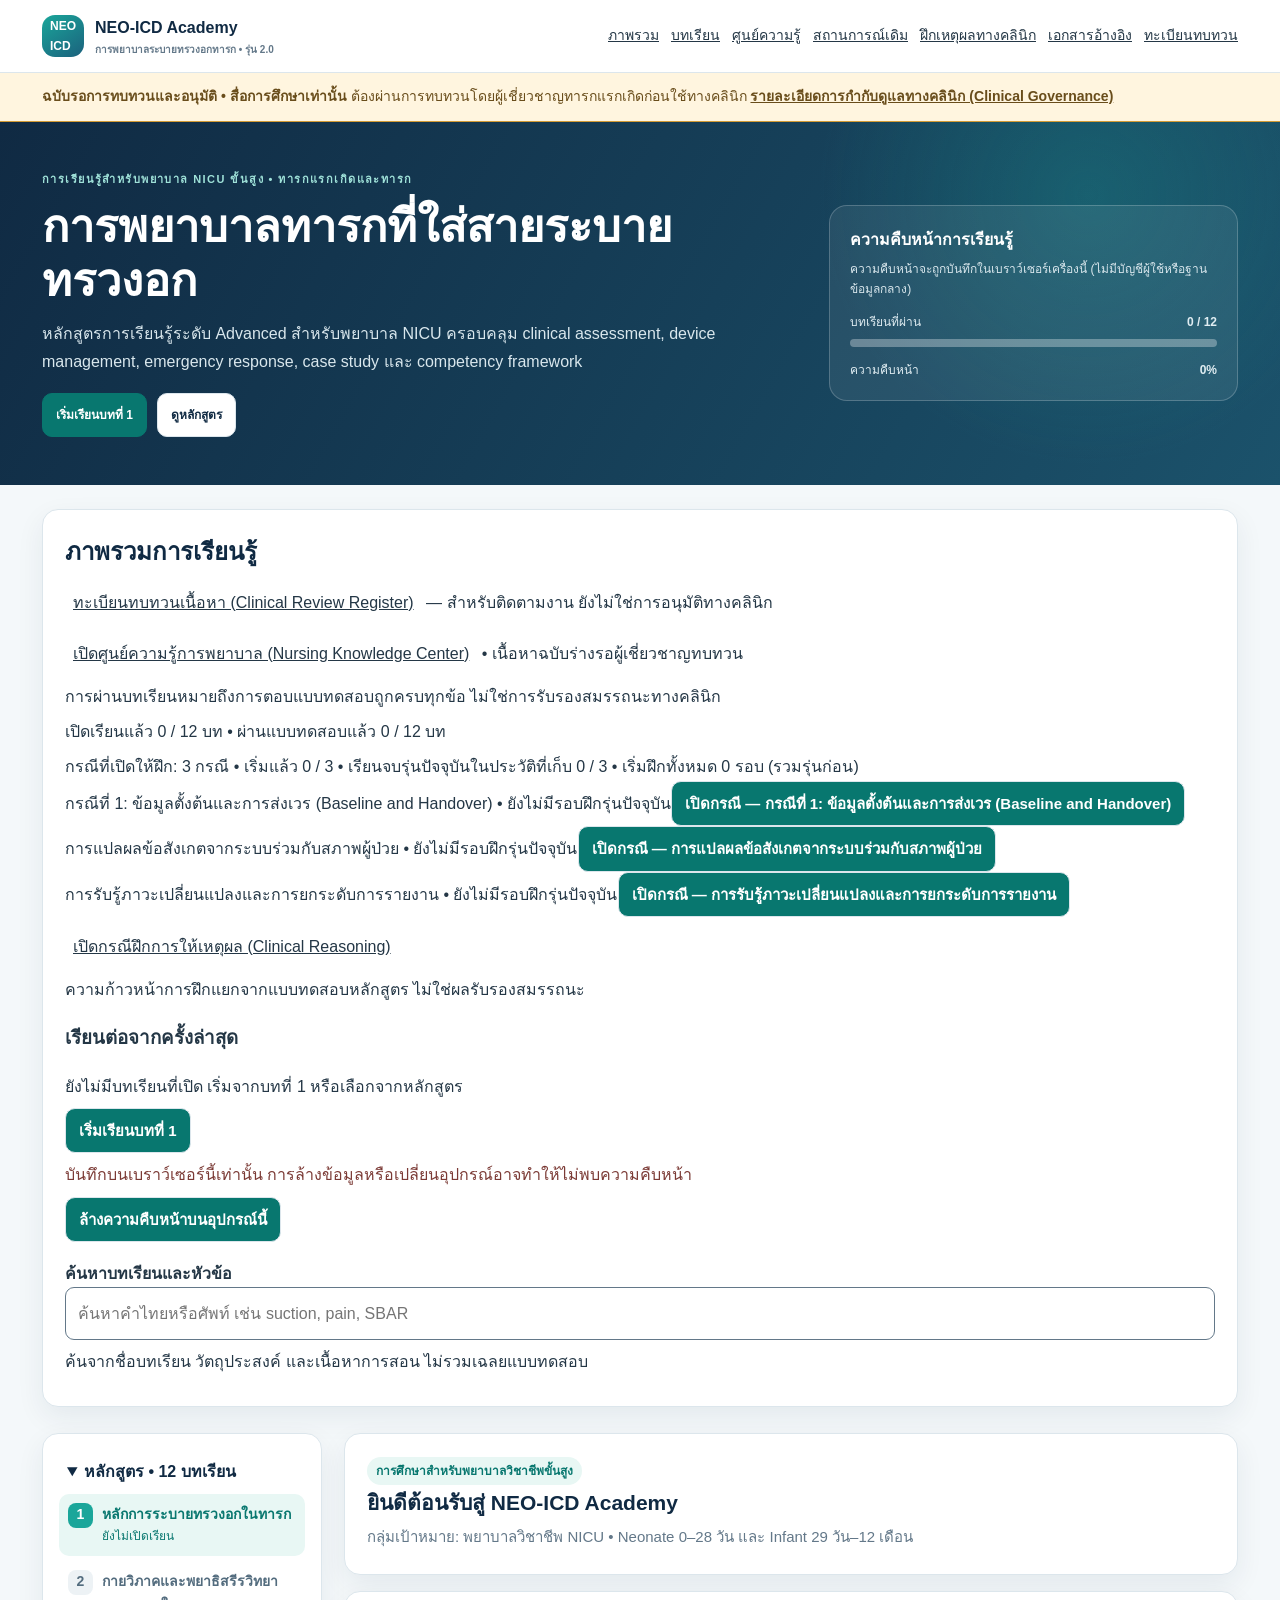
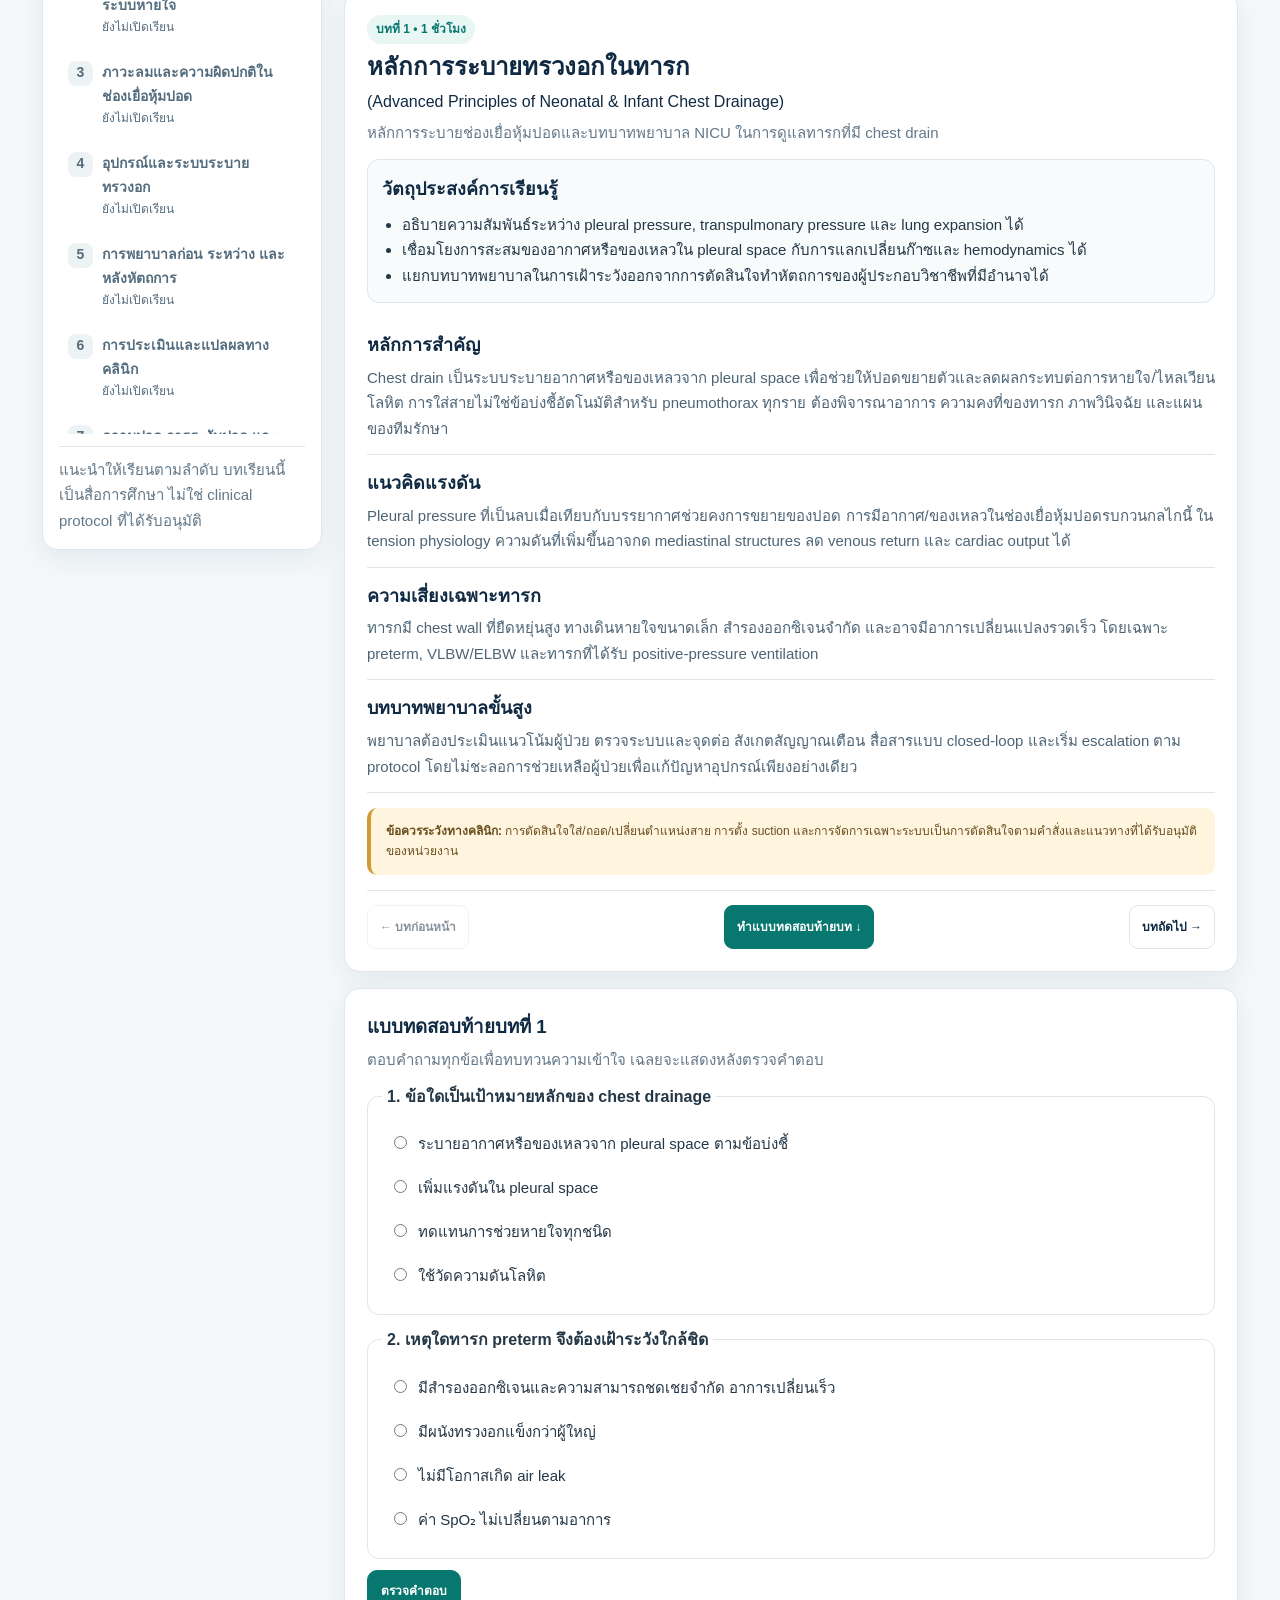
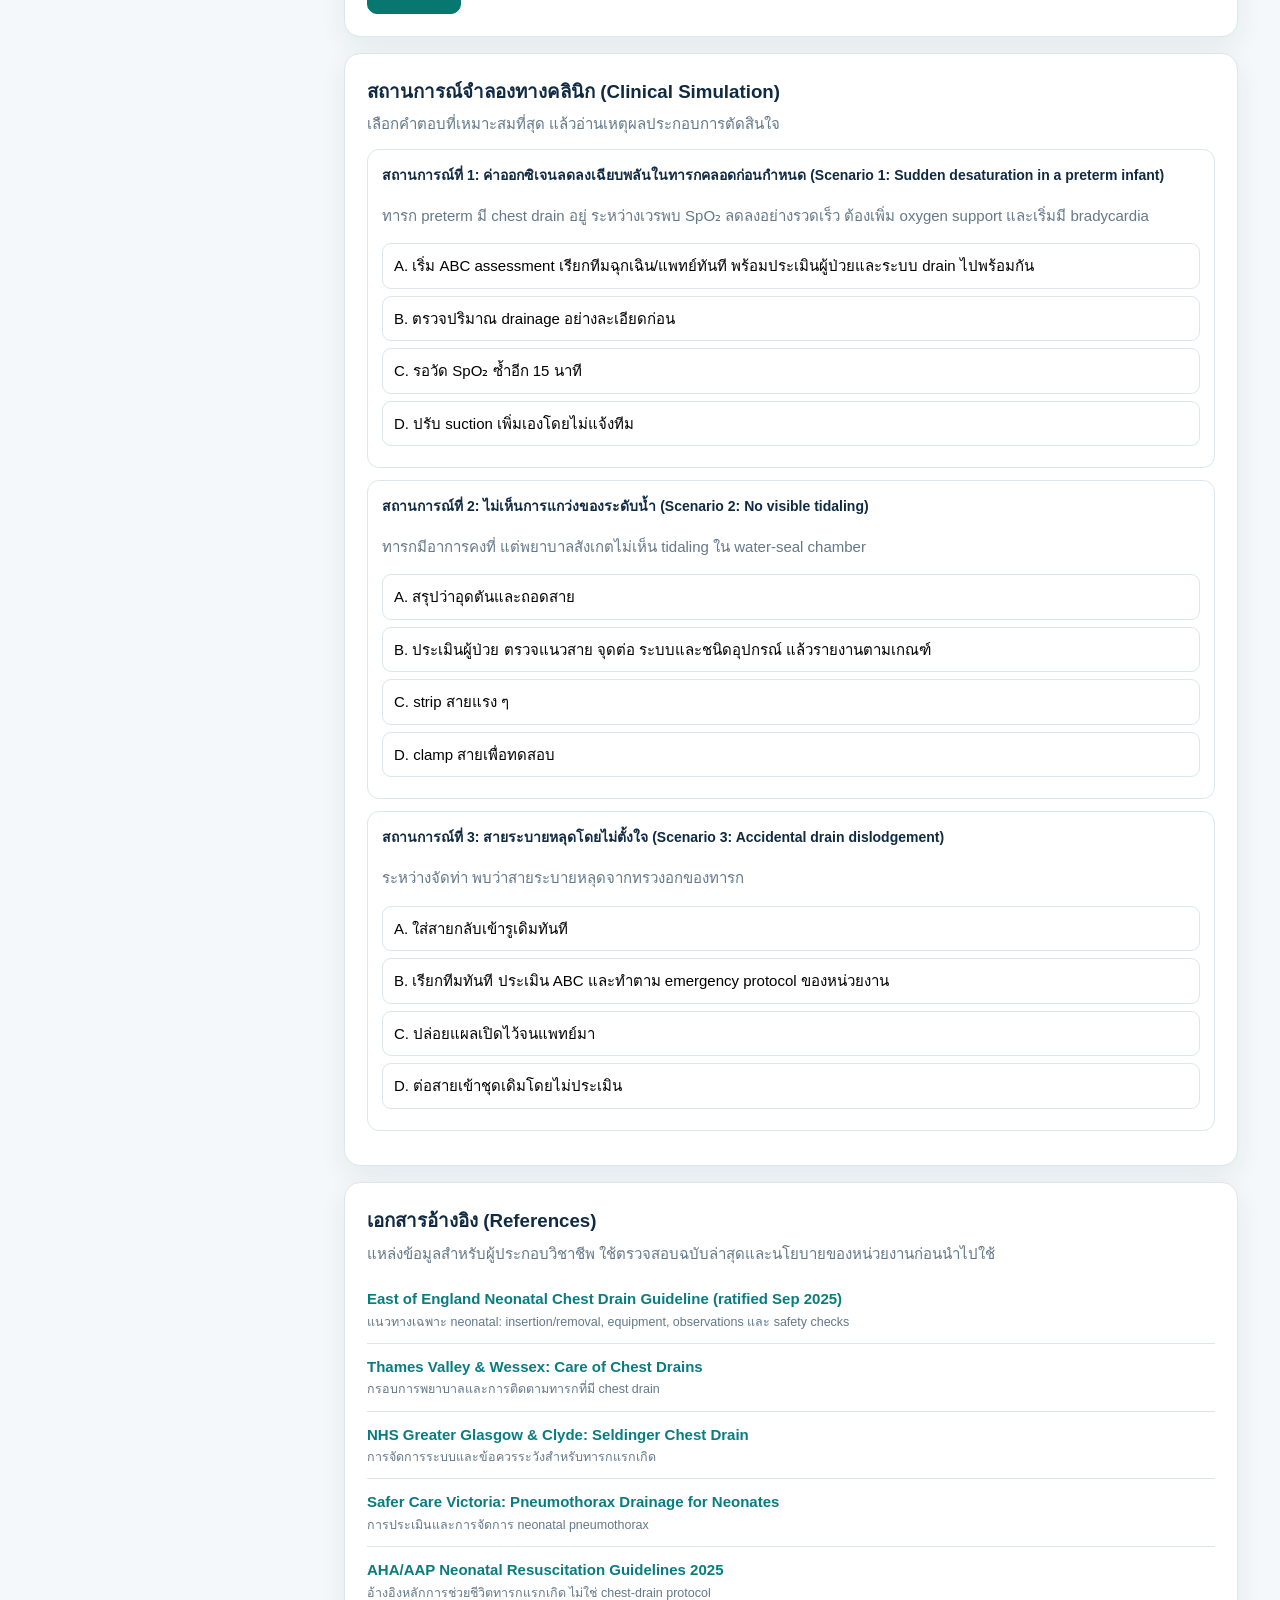
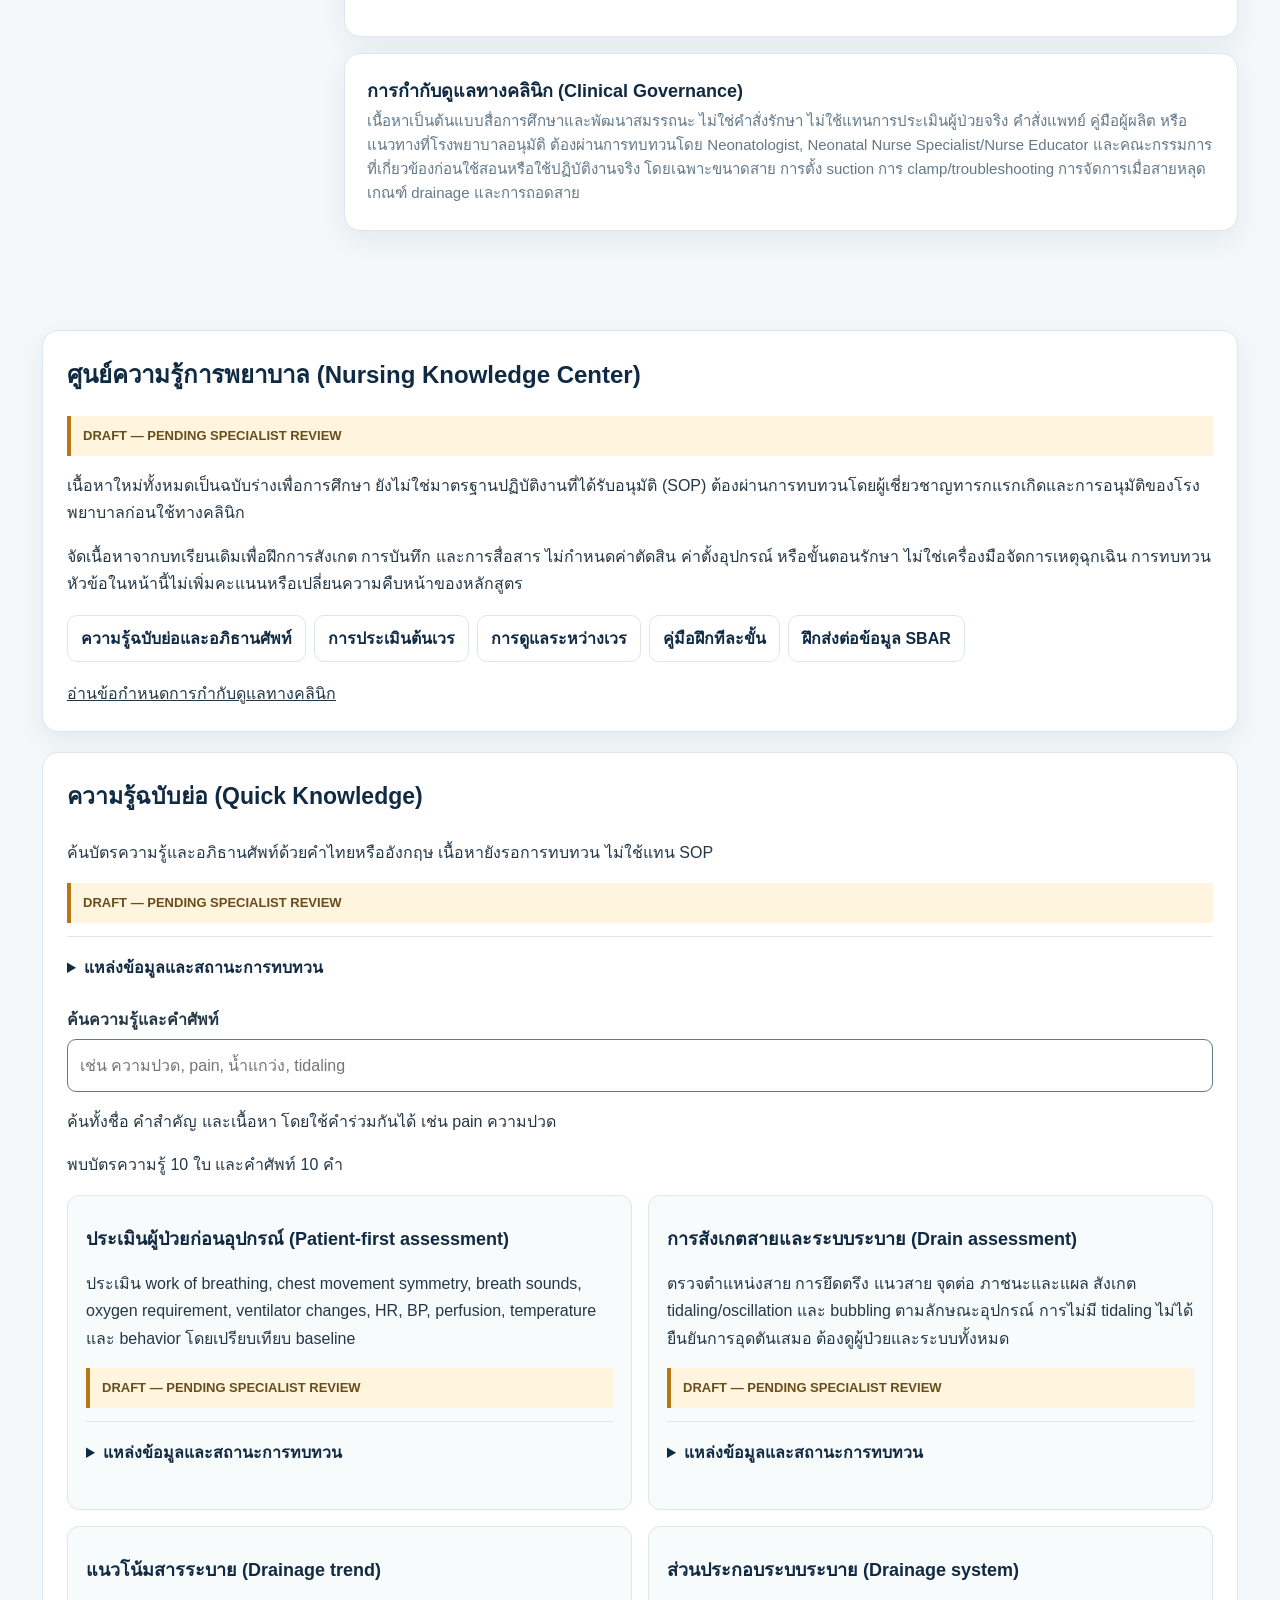
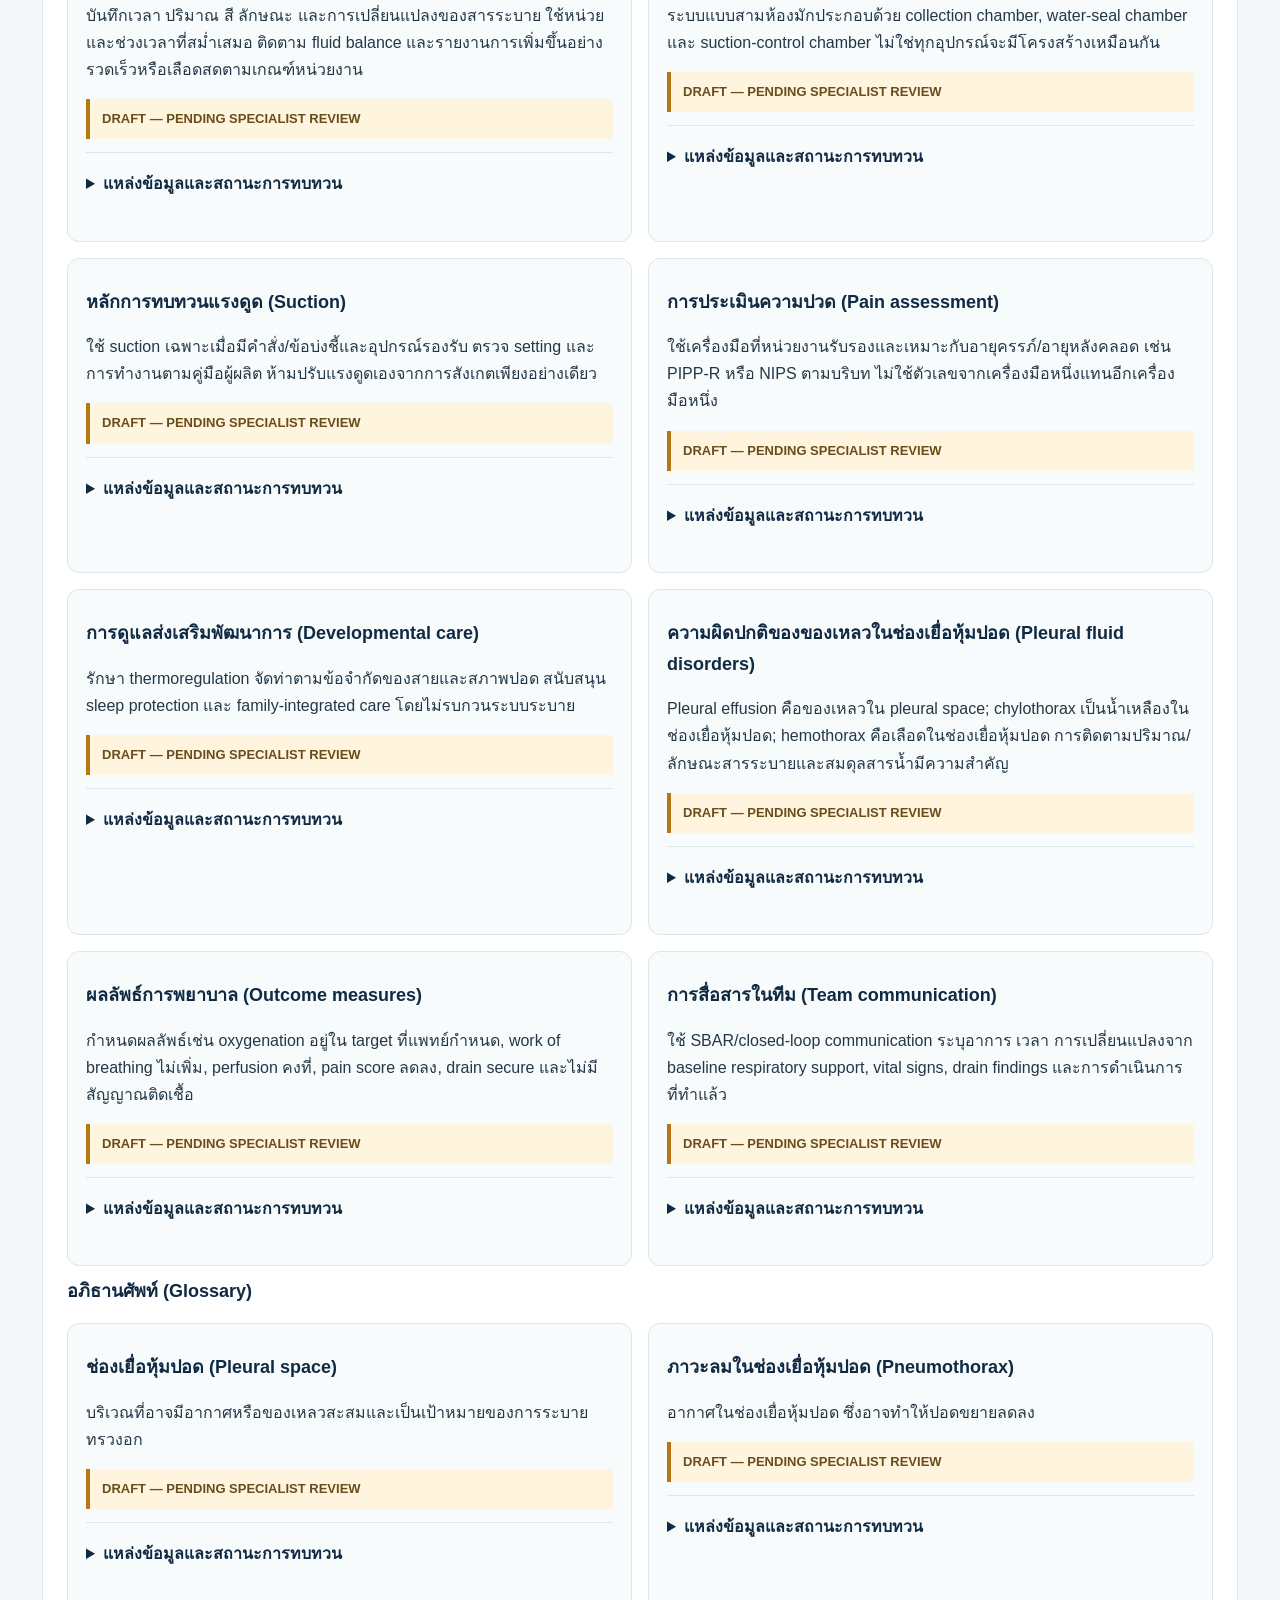
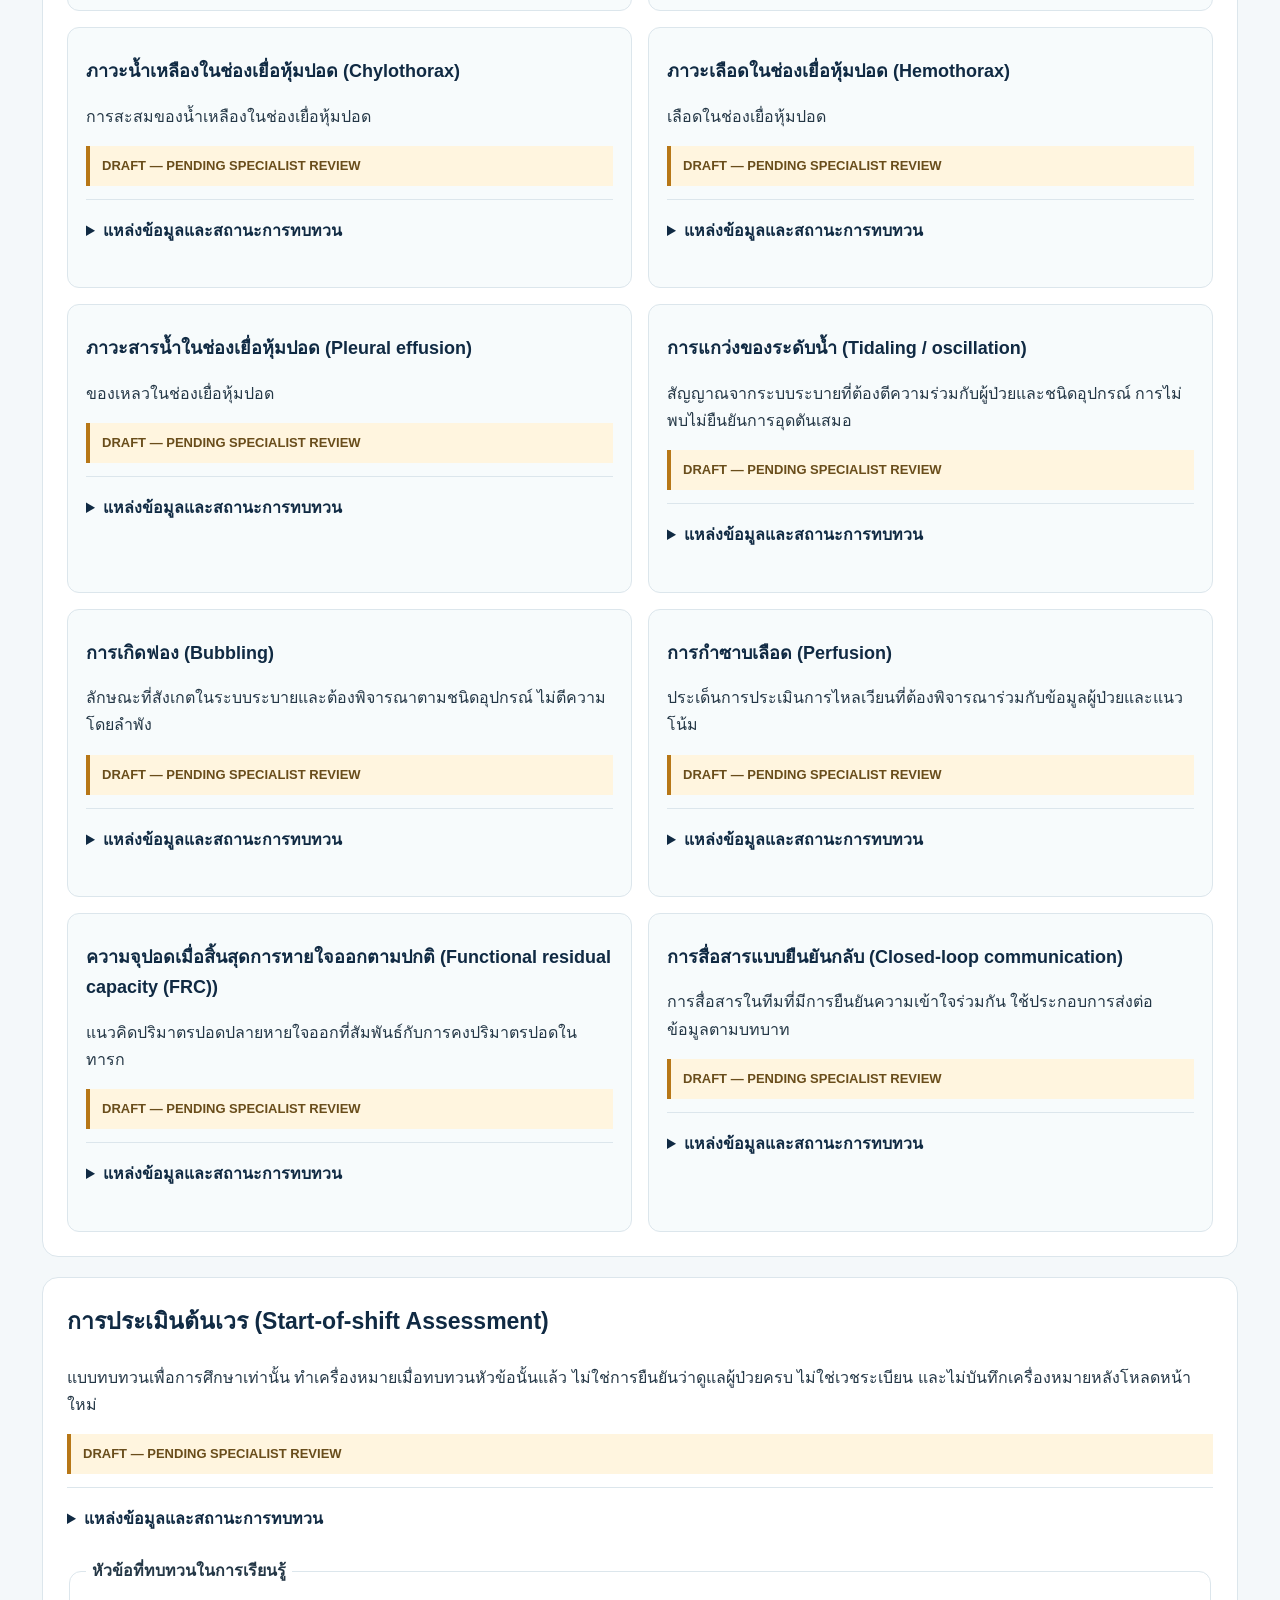
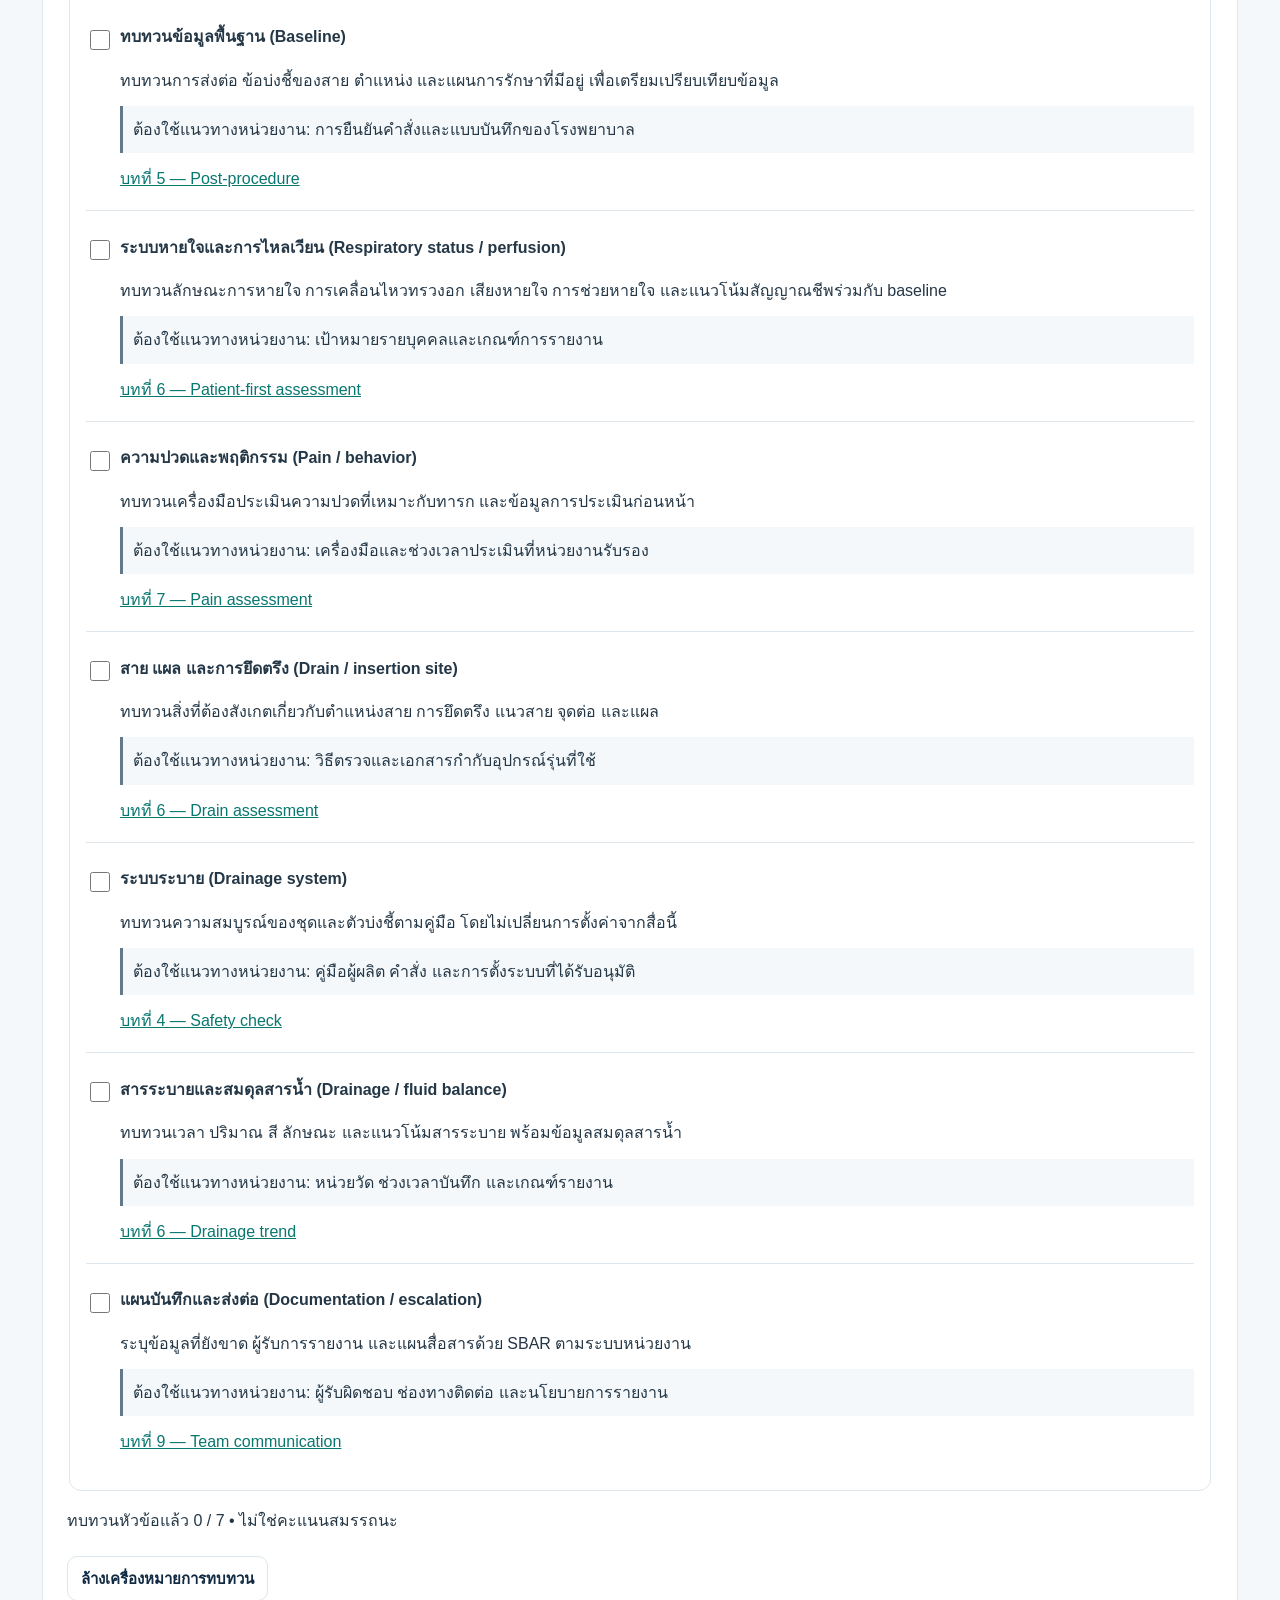
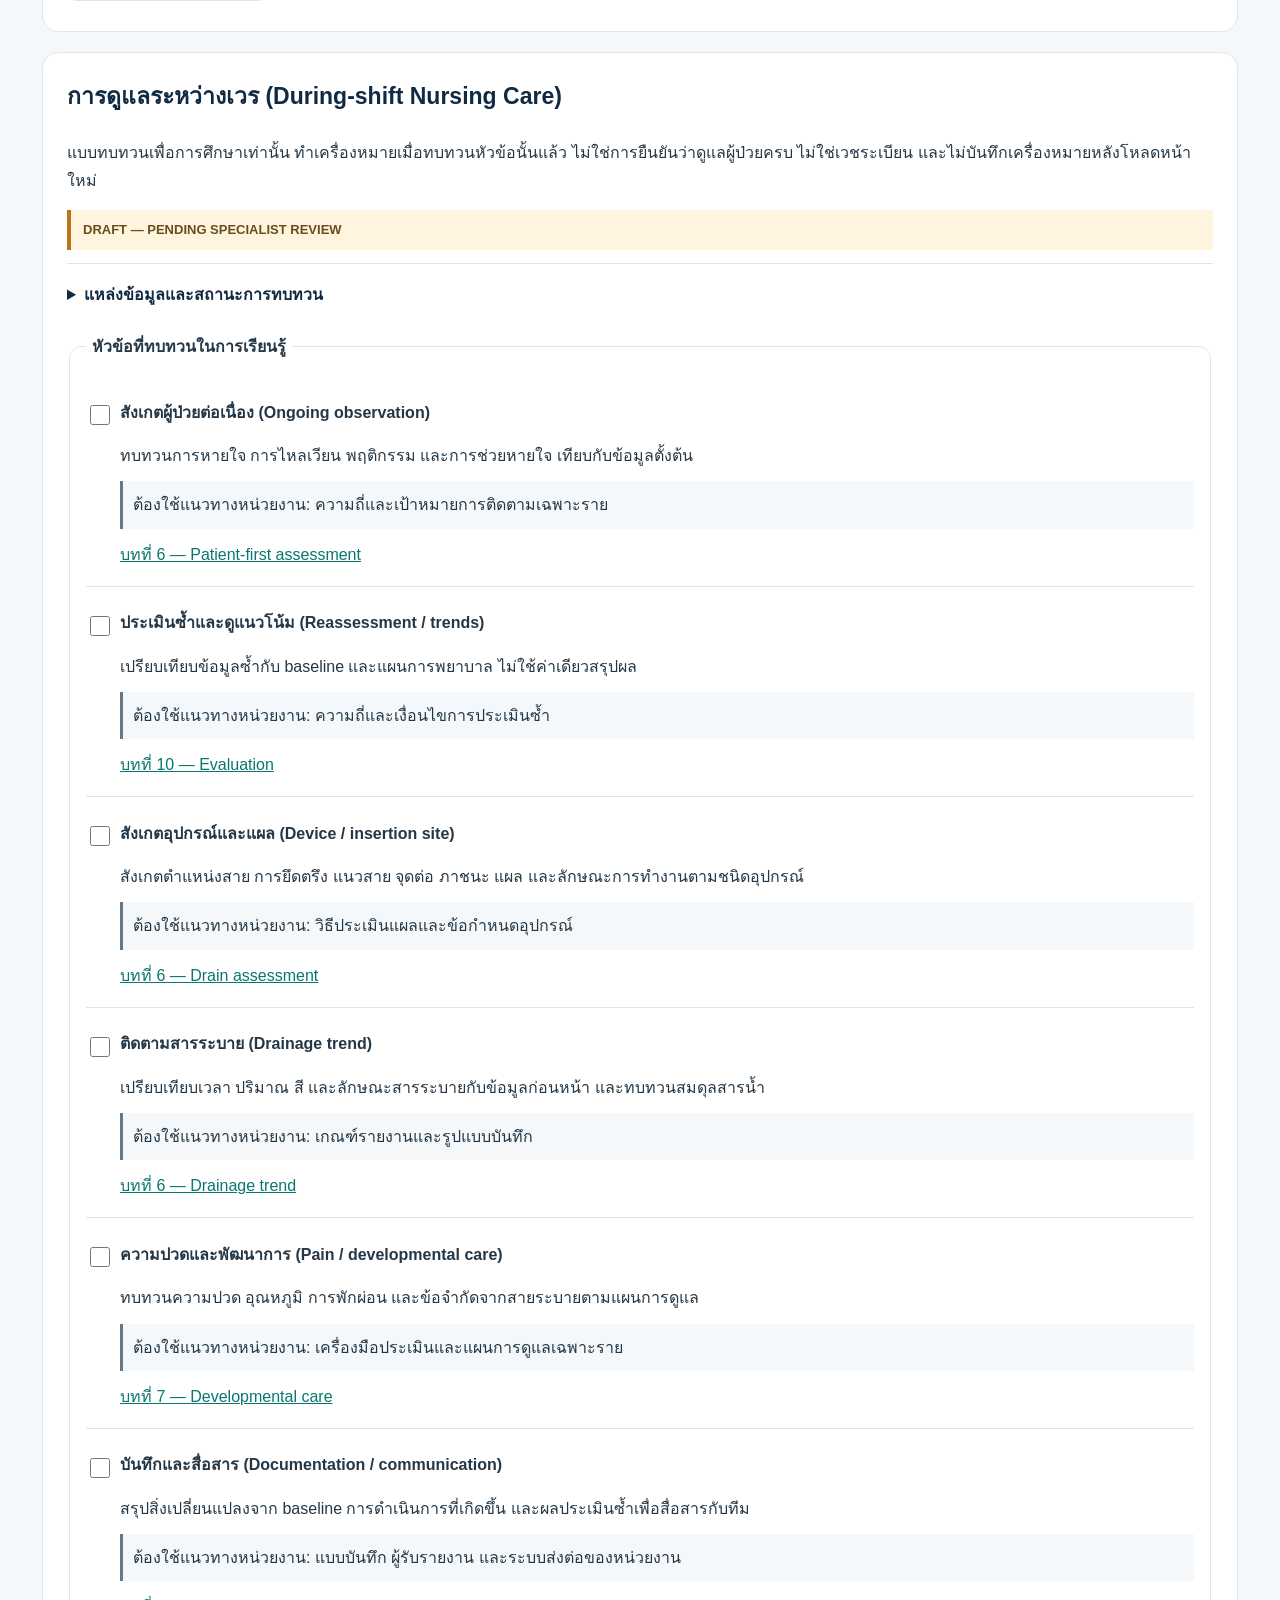
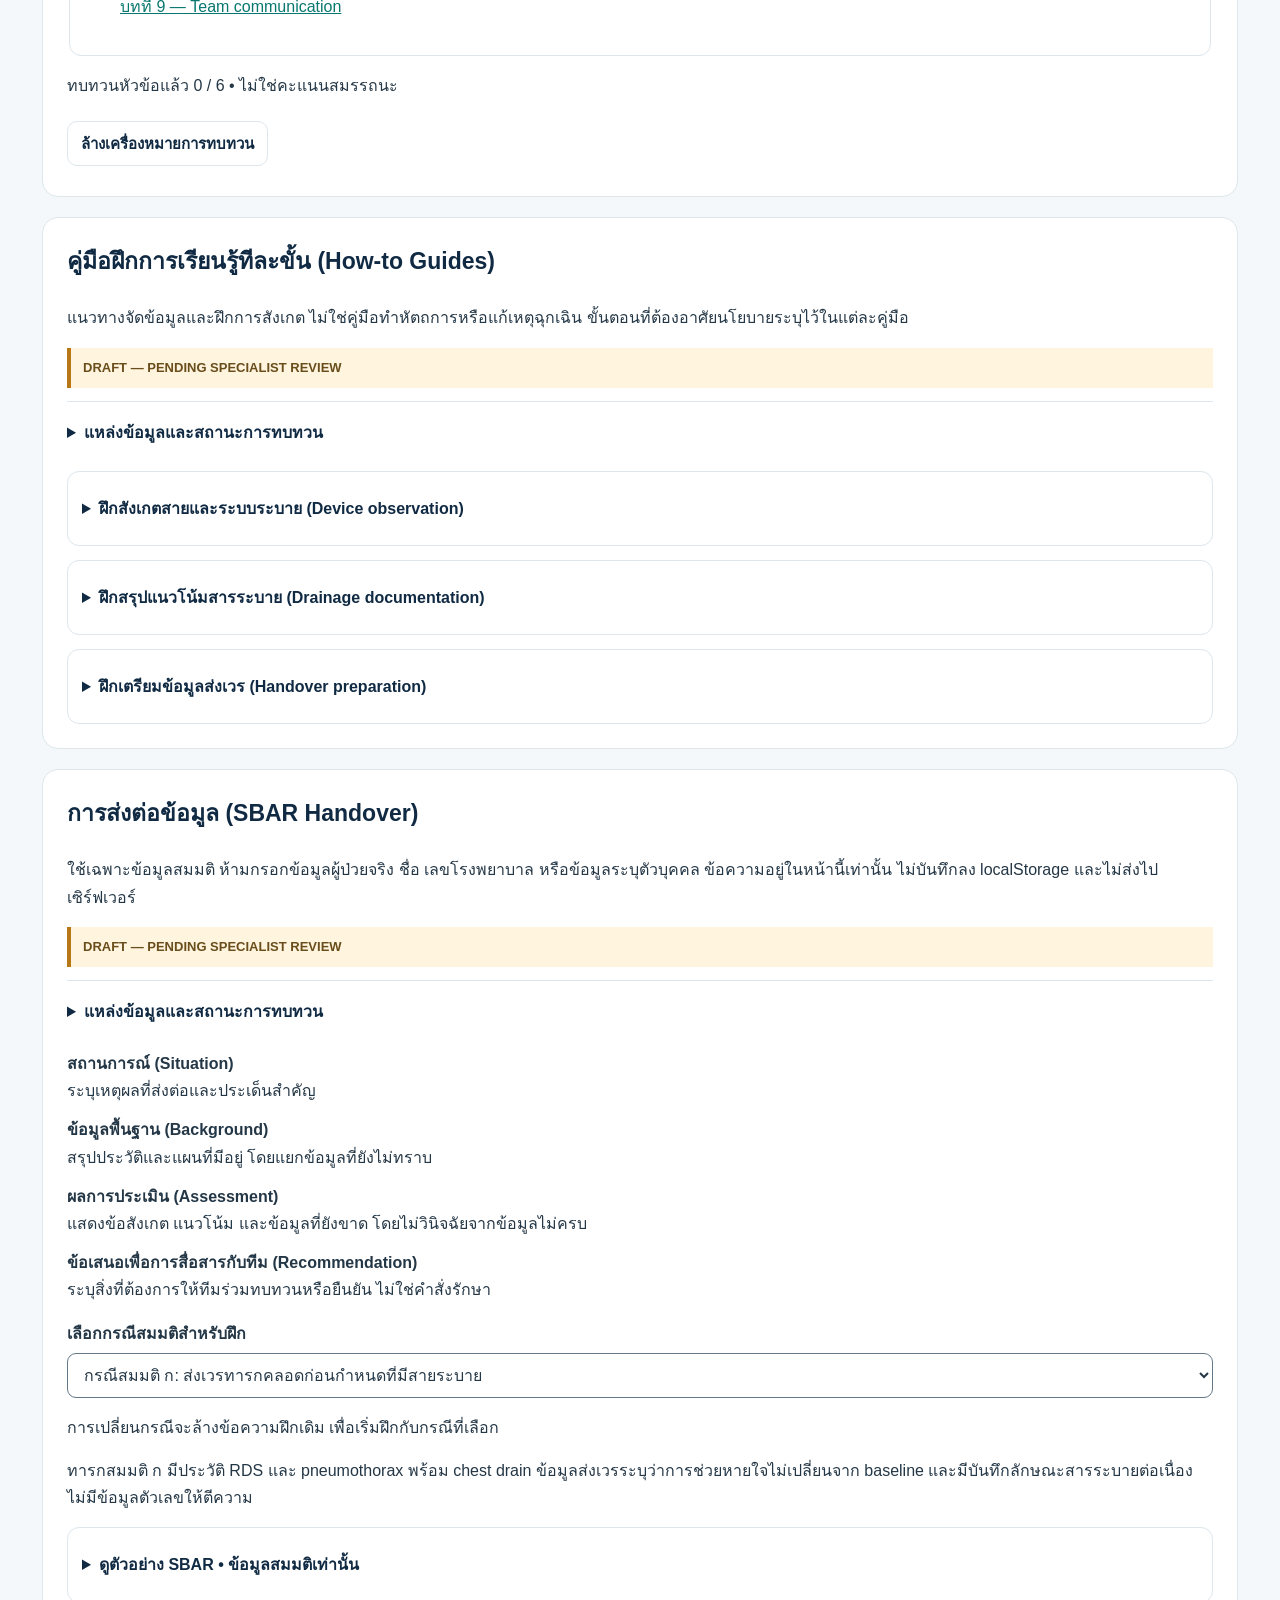
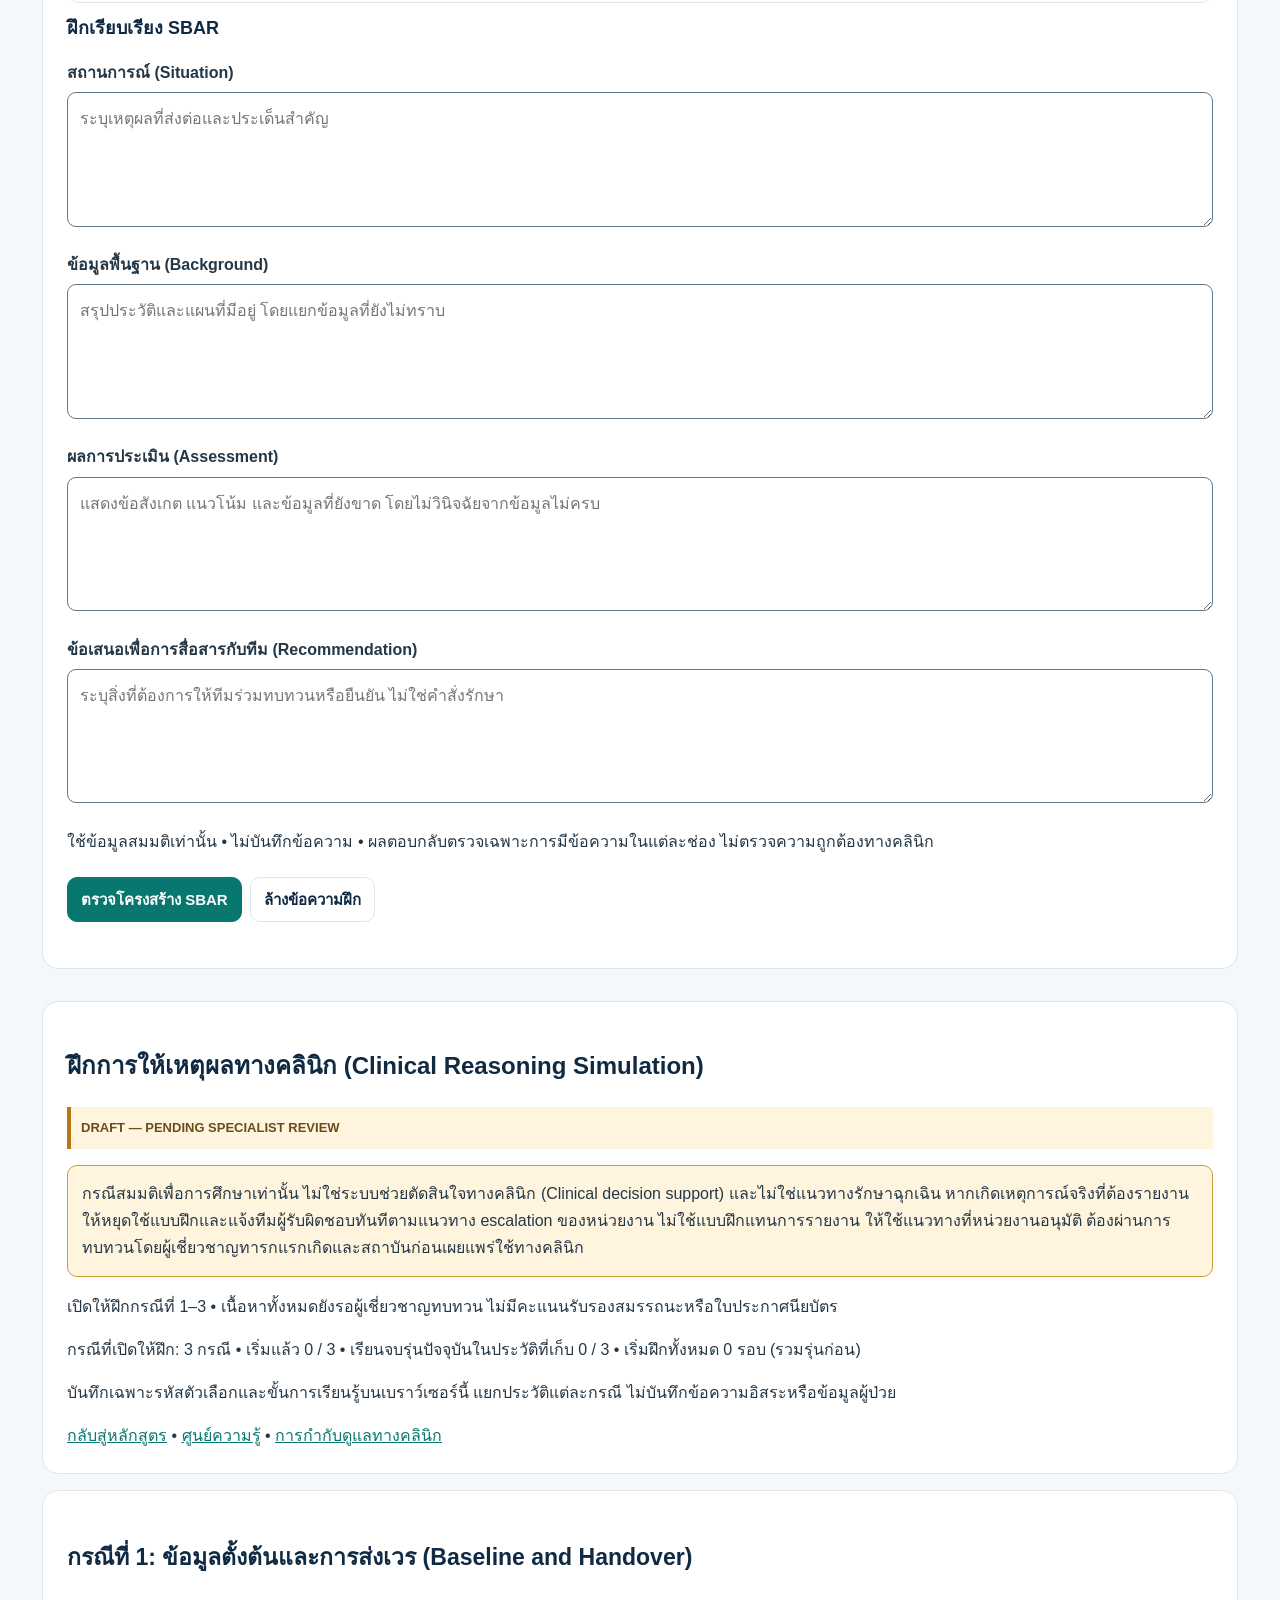
==== commit 49f6b0d5: "feat: complete NEO-ICD Academy phases 1-3 and clinical review register" ====
--- a/index.html
+++ b/index.html
@@ -1,20 +1,61 @@
 <!doctype html><html lang="th"><head><meta charset="utf-8"><meta name="viewport" content="width=device-width,initial-scale=1"><meta name="theme-color" content="#102a43"><meta name="description" content="Advanced Neonatal & Infant Chest Drainage Nursing Learning for NICU nurses"><title>NEO-ICD Academy | Advanced Neonatal Chest Drainage Nursing</title><style>
 :root{--navy:#102a43;--blue:#1b4965;--teal:#1aa69a;--mint:#e8f7f4;--ink:#243746;--muted:#637889;--line:#dce6ec;--bg:#f4f8fa;--white:#fff;--amber:#fff5df;--red:#fff0ef;--shadow:0 10px 28px rgba(16,42,67,.07)}*{box-sizing:border-box}body{margin:0;background:var(--bg);color:var(--ink);font-family:Inter,"Noto Sans Thai",Tahoma,sans-serif;line-height:1.7}button{font:inherit;cursor:pointer}a{color:inherit}.shell{max-width:1240px;margin:auto;padding:0 22px}header{background:#fff;border-bottom:1px solid var(--line);position:sticky;top:0;z-index:20}.top{height:68px;display:flex;align-items:center;justify-content:space-between;gap:14px}.brand{display:flex;align-items:center;gap:11px;text-decoration:none;color:var(--navy);font-weight:900}.logo{width:42px;height:42px;border-radius:13px;background:linear-gradient(145deg,var(--teal),#1b617d);color:white;display:grid;place-items:center;font-size:12px}.brand small{display:block;font-size:10px;color:var(--muted);font-weight:600}.top button,.btn{border:1px solid var(--line);background:#fff;border-radius:10px;padding:9px 13px;color:var(--navy);font-size:12px;font-weight:800}.hero{background:radial-gradient(circle at 85% 20%,rgba(26,166,154,.25),transparent 24%),linear-gradient(120deg,#102a43,#1b526b);color:#fff;padding:48px 0}.hero-grid{display:grid;grid-template-columns:1.3fr .7fr;gap:28px;align-items:center}.eyebrow{font-size:11px;letter-spacing:.13em;color:#9fe2d9;font-weight:900}.hero h1{font-size:clamp(28px,4vw,45px);line-height:1.2;margin:12px 0}.hero p{max-width:740px;color:#d9e7ed;margin:0 0 18px}.hero-actions{display:flex;gap:10px;flex-wrap:wrap}.btn.primary{background:var(--teal);color:white;border-color:var(--teal)}.btn.light{background:white;color:var(--navy)}.hero-panel{padding:20px;border:1px solid #ffffff35;background:#ffffff12;border-radius:18px}.hero-panel p{font-size:12px;margin:5px 0}.stat{display:flex;justify-content:space-between;font-size:12px;margin-top:13px;color:#e0edf2}.bar{height:8px;border-radius:20px;background:#ffffff30;overflow:hidden;margin-top:6px}.bar span{display:block;height:100%;width:0;background:#72dfd1}.layout{display:grid;grid-template-columns:280px 1fr;gap:22px;padding-top:26px;padding-bottom:55px;align-items:start}.side,.panel{background:white;border:1px solid var(--line);border-radius:16px;box-shadow:var(--shadow)}.side{padding:16px;position:sticky;top:86px}.side h3{font-size:14px;margin:0 0 12px;color:var(--navy)}.nav{display:grid;gap:5px;max-height:68vh;overflow:auto}.nav button{border:0;background:transparent;text-align:left;padding:9px;border-radius:10px;display:flex;gap:9px;align-items:center;color:#536c7e;font-size:11px;font-weight:750}.nav button.active,.nav button:hover{background:var(--mint);color:#08776f}.n{width:25px;height:25px;flex:0 0 25px;border-radius:8px;background:#edf2f5;display:grid;place-items:center}.nav button.active .n{background:var(--teal);color:#fff}.side small{display:block;border-top:1px solid var(--line);margin-top:12px;padding-top:10px;color:var(--muted);font-size:10px}main{min-width:0}.welcome,.lesson,.quiz,.cases,.refs{padding:22px;margin-bottom:16px}.welcome h2{margin:0;color:var(--navy);font-size:21px}.welcome p{margin:3px 0;color:var(--muted);font-size:12px}.tag{display:inline-block;background:var(--mint);color:#08776f;padding:4px 9px;border-radius:99px;font-size:10px;font-weight:900}.lesson h2{font-size:24px;line-height:1.3;color:var(--navy);margin:7px 0}.intro{color:var(--muted);font-size:13px;margin:0 0 14px}.obj{background:#f7fbfc;border:1px solid var(--line);border-radius:12px;padding:14px;margin:14px 0}.obj h3,.lesson h3{font-size:15px;color:var(--navy);margin:0 0 7px}.obj li,.section p{font-size:13px}.obj ul{padding-left:20px;margin:0}.section{padding:13px 0;border-bottom:1px solid var(--line)}.section:last-child{border-bottom:0}.section h3{margin:0 0 4px}.section p{margin:0;color:#4d6475}.callout{background:#edf7fa;border-left:4px solid #3c91a5;padding:13px 15px;border-radius:10px;margin:15px 0;font-size:12px;color:#31576a}.warn{background:var(--amber);border-left-color:#d39b35;color:#694d1b}.danger{background:var(--red);border-left-color:#c65d57;color:#7b3a35}.actions{display:flex;justify-content:space-between;gap:9px;flex-wrap:wrap;border-top:1px solid var(--line);padding-top:14px;margin-top:15px}.actions button{border:1px solid var(--line);border-radius:9px;background:#fff;padding:9px 12px;color:var(--navy);font-size:12px;font-weight:800}.actions button.primary{background:var(--teal);border-color:var(--teal);color:#fff}.quiz h3,.cases h3,.refs h3{color:var(--navy);margin:0 0 4px}.quiz .muted,.cases .muted,.refs .muted{font-size:12px;color:var(--muted);margin:0 0 10px}.q{border:1px solid var(--line);border-radius:12px;padding:14px;margin:11px 0}.q strong{display:block;font-size:13px;margin-bottom:8px}.opt{display:flex;gap:8px;padding:7px;border-radius:8px;font-size:12px;cursor:pointer}.opt:hover{background:#f3f8fa}.opt input{margin-top:5px;accent-color:var(--teal)}.feedback{display:none;padding:9px 11px;border-radius:8px;font-size:11px;margin-top:8px}.feedback.show{display:block}.good{background:#e8f7ef;color:#17634e}.bad{background:#fff1e8;color:#8b4a22}.result{display:none;padding:12px;background:var(--mint);color:#145e58;border-radius:10px;font-weight:800;font-size:13px}.case{border:1px solid var(--line);border-radius:12px;padding:14px;margin:12px 0}.case h4{margin:0;color:var(--navy);font-size:14px}.case p{font-size:12px;color:var(--muted)}.case button{display:block;width:100%;text-align:left;border:1px solid var(--line);background:#fff;border-radius:9px;padding:9px 11px;margin:7px 0;font-size:12px}.case button:hover{border-color:var(--teal);background:#f4fbf9}.case-result{display:none;padding:10px;border-radius:9px;font-size:12px}.refs a{color:#087c80;font-weight:800;text-decoration:none}.refrow{padding:10px 0;border-bottom:1px solid var(--line);font-size:12px}.refrow:last-child{border:0}.refrow small{display:block;color:var(--muted)}footer{background:#0b2035;color:#c7d7e0;padding:22px 0;font-size:11px}.foot{display:flex;justify-content:space-between;gap:20px;flex-wrap:wrap}.disclaimer{font-size:11px;color:var(--muted);line-height:1.6}@media(max-width:850px){.hero-grid,.layout{grid-template-columns:1fr}.side{position:static}.nav{grid-template-columns:1fr 1fr;max-height:none}.hero{padding:36px 0}}@media(max-width:560px){.shell{padding:0 13px}.top{height:60px}.brand{font-size:12px}.top button{font-size:10px;padding:7px}.hero h1{font-size:29px}.layout{padding-top:14px}.welcome,.lesson,.quiz,.cases,.refs{padding:16px}.lesson h2{font-size:21px}.nav{grid-template-columns:1fr 1fr}}
-</style></head><body>
-<header><div class="shell top"><a class="brand" href="#top"><span class="logo">NEO<br>ICD</span><span>NEO-ICD Academy<small>Advanced Neonatal Chest Drainage Nursing</small></span></a><button onclick="resetProgress()">Reset progress ↻</button></div></header>
-<section class="hero" id="top"><div class="shell hero-grid"><div><div class="eyebrow">ADVANCED NICU NURSING • NEONATAL & INFANT</div><h1>การพยาบาลทารกที่ใส่สายระบายทรวงอก</h1><p>หลักสูตรการเรียนรู้ระดับ Advanced สำหรับพยาบาล NICU ครอบคลุม clinical assessment, device management, emergency response, case study และ competency framework</p><div class="hero-actions"><button class="btn primary" onclick="openModule(0)">เริ่มเรียน Module 1</button><button class="btn light" onclick="document.getElementById('course').scrollIntoView({behavior:'smooth'})">ดู Curriculum</button></div></div><div class="hero-panel"><b>Learning Progress</b><p>ความคืบหน้าจะถูกบันทึกในเบราว์เซอร์เครื่องนี้ (ไม่มีบัญชีผู้ใช้หรือฐานข้อมูลกลาง)</p><div class="stat"><span>บทเรียนที่ผ่าน</span><b id="progressText">0 / 12</b></div><div class="bar"><span id="progressBar"></span></div><div class="stat"><span>ความคืบหน้า</span><b id="doneText">0%</b></div></div></div></section>
-<div class="shell layout" id="course"><aside class="side"><h3>Curriculum • 12 Modules</h3><div class="nav" id="nav"></div><small>แนะนำให้เรียนตามลำดับ บทเรียนนี้เป็นสื่อการศึกษา ไม่ใช่ clinical protocol ที่ได้รับอนุมัติ</small></aside><main><section class="panel welcome"><span class="tag">ADVANCED PROFESSIONAL EDUCATION</span><h2>ยินดีต้อนรับสู่ NEO-ICD Academy</h2><p>กลุ่มเป้าหมาย: พยาบาลวิชาชีพ NICU • Neonate 0–28 วัน และ Infant 29 วัน–12 เดือน</p></section><div id="lessonArea"></div><section class="panel cases"><h3>Clinical Case Simulation</h3><p class="muted">เลือกคำตอบที่เหมาะสมที่สุด แล้วอ่านเหตุผลประกอบการตัดสินใจ</p><div id="caseArea"></div></section><section class="panel refs"><h3>Reference Library</h3><p class="muted">แหล่งข้อมูลสำหรับผู้ประกอบวิชาชีพ ใช้ตรวจสอบฉบับล่าสุดและนโยบายของหน่วยงานก่อนนำไปใช้</p><div class="refrow"><a href="https://eoeneonatalpccsicnetwork.nhs.uk/wp-content/uploads/2022/01/Chest-Drain-Guideline.pdf" target="_blank" rel="noopener">East of England Neonatal Chest Drain Guideline (ratified Sep 2025)</a><small>แนวทางเฉพาะ neonatal: insertion/removal, equipment, observations และ safety checks</small></div><div class="refrow"><a href="https://neonatalnetworkssoutheast.nhs.uk/professionals/guidelines/tvw-guidelines/care-of-chest-drains/" target="_blank" rel="noopener">Thames Valley & Wessex: Care of Chest Drains</a><small>กรอบการพยาบาลและการติดตามทารกที่มี chest drain</small></div><div class="refrow"><a href="https://www.rightdecisions.scot.nhs.uk/shared-content/ggc-clinical-guidelines/neonatology/seldinger-chest-drain-insertion-and-management-1056/" target="_blank" rel="noopener">NHS Greater Glasgow & Clyde: Seldinger Chest Drain</a><small>การจัดการระบบและข้อควรระวังสำหรับทารกแรกเกิด</small></div><div class="refrow"><a href="https://www.safercare.vic.gov.au/best-practice-improvement/clinical-guidance/neonatal/pneumothorax-drainage-for-neonates" target="_blank" rel="noopener">Safer Care Victoria: Pneumothorax Drainage for Neonates</a><small>การประเมินและการจัดการ neonatal pneumothorax</small></div><div class="refrow"><a href="https://publications.aap.org/pediatrics/article/157/1/e2025074352/205237/Part-5-Neonatal-Resuscitation-2025-American-Heart" target="_blank" rel="noopener">AHA/AAP Neonatal Resuscitation Guidelines 2025</a><small>อ้างอิงหลักการช่วยชีวิตทารกแรกเกิด ไม่ใช่ chest-drain protocol</small></div></section><section class="panel welcome"><h3 style="margin:0;color:var(--navy);font-size:15px">Clinical Governance Notice</h3><p class="disclaimer">เนื้อหาเป็นต้นแบบสื่อการศึกษาและพัฒนาสมรรถนะ ไม่ใช่คำสั่งรักษา ไม่ใช้แทนการประเมินผู้ป่วยจริง คำสั่งแพทย์ คู่มือผู้ผลิต หรือแนวทางที่โรงพยาบาลอนุมัติ ต้องผ่านการทบทวนโดย Neonatologist, Neonatal Nurse Specialist/Nurse Educator และคณะกรรมการที่เกี่ยวข้องก่อนใช้สอนหรือใช้ปฏิบัติงานจริง โดยเฉพาะขนาดสาย การตั้ง suction การ clamp/troubleshooting การจัดการเมื่อสายหลุด เกณฑ์ drainage และการถอดสาย</p></section></main></div>
-<footer><div class="shell foot"><div><b>NEO-ICD Academy</b><br>Advanced Neonatal & Infant Chest Drainage Nursing</div><div>Educational prototype • NICU professional learning<br>Progress stored locally in this browser only</div></div></footer>
-<script>
+
+/* Version 2: foundation and accessible navigation */
+html{scroll-padding-top:110px}body{font-size:16px}button,a,input,summary{-webkit-tap-highlight-color:transparent}button,.btn,summary{min-height:44px}a:focus-visible,button:focus-visible,input:focus-visible,summary:focus-visible,[tabindex]:focus-visible{outline:3px solid #b45b00;outline-offset:4px}button:disabled{opacity:.5;cursor:default}.skip{position:fixed;top:-100px;left:12px;z-index:100;background:white;padding:12px}.skip:focus{top:8px}.top{height:auto;min-height:72px;flex-wrap:wrap;padding-top:10px;padding-bottom:10px}.top-links{display:flex;gap:12px;flex-wrap:wrap;font-size:14px}.governance-banner{background:#fff5df;color:#694d1b;border-bottom:1px solid #d39b35;padding:12px 0;font-size:14px}.governance-banner a{font-weight:800}.dashboard{padding:22px;margin:24px auto 0}.dashboard h2{margin:0 0 8px;color:var(--navy)}.dashboard p{margin:8px 0}.dashboard a{display:inline-block;padding:8px}.dashboard .btn{font-size:15px;background:#08776f;color:white}.storage-notice{color:#7b3a35}.search-box{display:block;width:100%;padding:12px;border:1px solid #637889;border-radius:9px;font:inherit;background:white}.search-label{display:block;font-weight:800;margin-top:18px}.search-results{display:grid;gap:8px;max-height:420px;overflow:auto}.search-results button{text-align:left;background:#f7fbfc;border:1px solid var(--line);border-radius:9px;padding:12px;font:inherit;color:var(--navy)}.search-results small{display:block;color:#4d6475}.nav{max-height:60vh}.nav button{font-size:14px;align-items:flex-start}.nav .status{display:block;font-size:12px;font-weight:500}.curriculum-toggle{font-weight:800;color:var(--navy);cursor:pointer;padding:8px}.lesson h2{overflow-wrap:anywhere}.lesson h2 small{display:block;font-size:16px;font-weight:500;margin-top:10px}.obj li,.section p,.intro,.opt,.case p,.case button,.q strong,.quiz .muted,.cases .muted,.refs .muted,.refrow,.disclaimer,.feedback,.case-result,.welcome p,.side small{font-size:15px}.obj h3,.lesson h3{font-size:18px}.tag{font-size:12px}.btn.primary,.actions button.primary{background:#08776f;border-color:#08776f}.q{min-inline-size:0}.q legend{font-size:16px;font-weight:800;padding:0 5px}.opt{min-height:44px;align-items:flex-start}.result{margin-top:12px}.bar{background:#ffffff50}.section,.quiz,.lesson,#governance,#dashboard,#cases,#references{scroll-margin-top:110px}.sr-only{position:absolute;width:1px;height:1px;padding:0;margin:-1px;overflow:hidden;clip:rect(0,0,0,0);white-space:nowrap;border:0}
+@media(max-width:850px){.side{padding:10px}.nav{grid-template-columns:1fr;max-height:360px}.layout{gap:16px}.hero{padding:26px 0}.hero-panel{padding:16px}.dashboard{margin-top:16px}}
+@media(max-width:560px){.top{min-height:60px}.top-links{gap:8px;font-size:13px}.top button{font-size:13px}.brand small{font-size:11px}.hero h1{font-size:27px}.dashboard{padding:16px}.actions button{flex:1;font-size:14px}.nav{grid-template-columns:1fr}.shell{overflow-wrap:anywhere}.hero-actions .btn{font-size:14px}}
+@media(prefers-reduced-motion:reduce){html{scroll-behavior:auto!important}*,*:before,*:after{animation:none!important;transition:none!important}}
+</style><link rel="stylesheet" href="knowledge-center.css"><link rel="stylesheet" href="simulation.css"><link rel="stylesheet" href="clinical-review.css"></head><body><a class="skip" href="#lessonArea">ข้ามไปยังบทเรียน</a>
+<header><div class="shell top"><a class="brand" href="#top"><span class="logo">NEO<br>ICD</span><span>NEO-ICD Academy<small>การพยาบาลระบายทรวงอกทารก • รุ่น 2.0</small></span></a><nav class="top-links" aria-label="เมนูหลัก"><a href="#dashboard">ภาพรวม</a><a href="#course">บทเรียน</a><a href="#knowledge-center">ศูนย์ความรู้</a><a href="#cases">สถานการณ์เดิม</a><a href="#simulation">ฝึกเหตุผลทางคลินิก</a><a href="#references">เอกสารอ้างอิง</a><a href="#clinical-review">ทะเบียนทบทวน</a></nav></div></header><section class="governance-banner" aria-label="สถานะการกำกับดูแลทางคลินิก"><div class="shell"><strong>ฉบับรอการทบทวนและอนุมัติ • สื่อการศึกษาเท่านั้น</strong> ต้องผ่านการทบทวนโดยผู้เชี่ยวชาญทารกแรกเกิดก่อนใช้ทางคลินิก <a href="#governance">รายละเอียดการกำกับดูแลทางคลินิก (Clinical Governance)</a></div></section>
+<section class="hero" id="top"><div class="shell hero-grid"><div><div class="eyebrow">การเรียนรู้สำหรับพยาบาล NICU ขั้นสูง • ทารกแรกเกิดและทารก</div><h1>การพยาบาลทารกที่ใส่สายระบายทรวงอก</h1><p>หลักสูตรการเรียนรู้ระดับ Advanced สำหรับพยาบาล NICU ครอบคลุม clinical assessment, device management, emergency response, case study และ competency framework</p><div class="hero-actions"><button class="btn primary" onclick="openModule(0)">เริ่มเรียนบทที่ 1</button><button class="btn light" onclick="document.getElementById('course').scrollIntoView({behavior:matchMedia('(prefers-reduced-motion: reduce)').matches?'auto':'smooth'})">ดูหลักสูตร</button></div></div><div class="hero-panel"><b>ความคืบหน้าการเรียนรู้</b><p>ความคืบหน้าจะถูกบันทึกในเบราว์เซอร์เครื่องนี้ (ไม่มีบัญชีผู้ใช้หรือฐานข้อมูลกลาง)</p><div class="stat"><span>บทเรียนที่ผ่าน</span><b id="progressText">0 / 12</b></div><div class="bar" id="progressMeter" role="progressbar" aria-label="สัดส่วนบทเรียนที่ผ่านแบบทดสอบ" aria-valuemin="0" aria-valuemax="100" aria-valuenow="0"><span id="progressBar"></span></div><div class="stat"><span>ความคืบหน้า</span><b id="doneText">0%</b></div></div></div></section>
+<section class="shell" id="dashboard" aria-labelledby="dashboardTitle"><div class="panel dashboard"><h2 id="dashboardTitle">ภาพรวมการเรียนรู้</h2><p><a href="#clinical-review">ทะเบียนทบทวนเนื้อหา (Clinical Review Register)</a> — สำหรับติดตามงาน ยังไม่ใช่การอนุมัติทางคลินิก</p><p><a href="#knowledge-center">เปิดศูนย์ความรู้การพยาบาล (Nursing Knowledge Center)</a> • เนื้อหาฉบับร่างรอผู้เชี่ยวชาญทบทวน</p><p>การผ่านบทเรียนหมายถึงการตอบแบบทดสอบถูกครบทุกข้อ ไม่ใช่การรับรองสมรรถนะทางคลินิก</p><p id="learningSummary"></p><div aria-label="สรุปความก้าวหน้าการฝึก"><p id="simulationSummary">ยังไม่ได้โหลดข้อมูลการฝึก</p><a href="#simulation">เปิดกรณีฝึกการให้เหตุผล (Clinical Reasoning)</a><p>ความก้าวหน้าการฝึกแยกจากแบบทดสอบหลักสูตร ไม่ใช่ผลรับรองสมรรถนะ</p></div><h3>เรียนต่อจากครั้งล่าสุด</h3><p id="continueText"></p><button class="btn" id="continueButton" onclick="continueLearning()">เริ่มเรียน</button><p id="lastScore"></p><p id="storageNotice" class="storage-notice" role="status"></p><button class="btn" onclick="resetProgress()">ล้างความคืบหน้าบนอุปกรณ์นี้</button><label class="search-label" for="courseSearch">ค้นหาบทเรียนและหัวข้อ</label><input id="courseSearch" class="search-box" type="search" placeholder="ค้นหาคำไทยหรือศัพท์ เช่น suction, pain, SBAR" aria-describedby="searchHelp" oninput="searchCourse(this.value)"><p id="searchHelp">ค้นจากชื่อบทเรียน วัตถุประสงค์ และเนื้อหาการสอน ไม่รวมเฉลยแบบทดสอบ</p><p id="searchCount" role="status"></p><div id="searchResults" class="search-results"></div></div></section><div class="shell layout" id="course"><aside class="side"><details id="curriculumDetails" open><summary class="curriculum-toggle">หลักสูตร • 12 บทเรียน</summary><nav class="nav" id="nav" aria-label="เลือกบทเรียน"></nav></details><small>แนะนำให้เรียนตามลำดับ บทเรียนนี้เป็นสื่อการศึกษา ไม่ใช่ clinical protocol ที่ได้รับอนุมัติ</small></aside><main><section class="panel welcome"><span class="tag">การศึกษาสำหรับพยาบาลวิชาชีพขั้นสูง</span><h2>ยินดีต้อนรับสู่ NEO-ICD Academy</h2><p>กลุ่มเป้าหมาย: พยาบาลวิชาชีพ NICU • Neonate 0–28 วัน และ Infant 29 วัน–12 เดือน</p></section><div id="lessonArea" tabindex="-1" aria-label="เนื้อหาบทเรียน"></div><section class="panel cases" id="cases"><h3>สถานการณ์จำลองทางคลินิก (Clinical Simulation)</h3><p class="muted">เลือกคำตอบที่เหมาะสมที่สุด แล้วอ่านเหตุผลประกอบการตัดสินใจ</p><div id="caseArea"></div></section><section class="panel refs" id="references"><h3>เอกสารอ้างอิง (References)</h3><p class="muted">แหล่งข้อมูลสำหรับผู้ประกอบวิชาชีพ ใช้ตรวจสอบฉบับล่าสุดและนโยบายของหน่วยงานก่อนนำไปใช้</p><div class="refrow"><a href="https://eoeneonatalpccsicnetwork.nhs.uk/wp-content/uploads/2022/01/Chest-Drain-Guideline.pdf" target="_blank" rel="noopener">East of England Neonatal Chest Drain Guideline (ratified Sep 2025)</a><small>แนวทางเฉพาะ neonatal: insertion/removal, equipment, observations และ safety checks</small></div><div class="refrow"><a href="https://neonatalnetworkssoutheast.nhs.uk/professionals/guidelines/tvw-guidelines/care-of-chest-drains/" target="_blank" rel="noopener">Thames Valley & Wessex: Care of Chest Drains</a><small>กรอบการพยาบาลและการติดตามทารกที่มี chest drain</small></div><div class="refrow"><a href="https://www.rightdecisions.scot.nhs.uk/shared-content/ggc-clinical-guidelines/neonatology/seldinger-chest-drain-insertion-and-management-1056/" target="_blank" rel="noopener">NHS Greater Glasgow & Clyde: Seldinger Chest Drain</a><small>การจัดการระบบและข้อควรระวังสำหรับทารกแรกเกิด</small></div><div class="refrow"><a href="https://www.safercare.vic.gov.au/best-practice-improvement/clinical-guidance/neonatal/pneumothorax-drainage-for-neonates" target="_blank" rel="noopener">Safer Care Victoria: Pneumothorax Drainage for Neonates</a><small>การประเมินและการจัดการ neonatal pneumothorax</small></div><div class="refrow"><a href="https://publications.aap.org/pediatrics/article/157/1/e2025074352/205237/Part-5-Neonatal-Resuscitation-2025-American-Heart" target="_blank" rel="noopener">AHA/AAP Neonatal Resuscitation Guidelines 2025</a><small>อ้างอิงหลักการช่วยชีวิตทารกแรกเกิด ไม่ใช่ chest-drain protocol</small></div></section><section class="panel welcome"><h3 id="governance" style="margin:0;color:var(--navy);font-size:18px">การกำกับดูแลทางคลินิก (Clinical Governance)</h3><p class="disclaimer">เนื้อหาเป็นต้นแบบสื่อการศึกษาและพัฒนาสมรรถนะ ไม่ใช่คำสั่งรักษา ไม่ใช้แทนการประเมินผู้ป่วยจริง คำสั่งแพทย์ คู่มือผู้ผลิต หรือแนวทางที่โรงพยาบาลอนุมัติ ต้องผ่านการทบทวนโดย Neonatologist, Neonatal Nurse Specialist/Nurse Educator และคณะกรรมการที่เกี่ยวข้องก่อนใช้สอนหรือใช้ปฏิบัติงานจริง โดยเฉพาะขนาดสาย การตั้ง suction การ clamp/troubleshooting การจัดการเมื่อสายหลุด เกณฑ์ drainage และการถอดสาย</p></section></main></div>
+<section class="shell knowledge-center" id="knowledge-center" aria-labelledby="knowledgeTitle"><div class="panel kc-intro"><h2 id="knowledgeTitle">ศูนย์ความรู้การพยาบาล (Nursing Knowledge Center)</h2><p class="kc-draft">DRAFT — PENDING SPECIALIST REVIEW</p><p>เนื้อหาใหม่ทั้งหมดเป็นฉบับร่างเพื่อการศึกษา ยังไม่ใช่มาตรฐานปฏิบัติงานที่ได้รับอนุมัติ (SOP) ต้องผ่านการทบทวนโดยผู้เชี่ยวชาญทารกแรกเกิดและการอนุมัติของโรงพยาบาลก่อนใช้ทางคลินิก</p><p>จัดเนื้อหาจากบทเรียนเดิมเพื่อฝึกการสังเกต การบันทึก และการสื่อสาร ไม่กำหนดค่าตัดสิน ค่าตั้งอุปกรณ์ หรือขั้นตอนรักษา ไม่ใช่เครื่องมือจัดการเหตุฉุกเฉิน การทบทวนหัวข้อในหน้านี้ไม่เพิ่มคะแนนหรือเปลี่ยนความคืบหน้าของหลักสูตร</p><nav class="kc-nav" aria-label="หมวดศูนย์ความรู้"><a href="#quick-knowledge">ความรู้ฉบับย่อและอภิธานศัพท์</a><a href="#shift-assessment">การประเมินต้นเวร</a><a href="#during-shift">การดูแลระหว่างเวร</a><a href="#how-to-guides">คู่มือฝึกทีละขั้น</a><a href="#sbar-handover">ฝึกส่งต่อข้อมูล SBAR</a></nav><a href="#governance">อ่านข้อกำหนดการกำกับดูแลทางคลินิก</a></div><div id="knowledgeContent"></div><noscript><p class="callout warn">เปิดใช้งาน JavaScript เพื่อแสดงบัตรความรู้ แบบทบทวน และแบบฝึก SBAR เนื้อหาทั้งหมดยังรอผู้เชี่ยวชาญทบทวน</p></noscript></section>
+<section class="shell simulation" id="simulation" aria-labelledby="simulationTitle"><div class="sim-panel"><h2 id="simulationTitle">ฝึกการให้เหตุผลทางคลินิก (Clinical Reasoning Simulation)</h2><p class="sim-draft">DRAFT — PENDING SPECIALIST REVIEW</p><p class="sim-safety">กรณีสมมติเพื่อการศึกษาเท่านั้น ไม่ใช่ระบบช่วยตัดสินใจทางคลินิก (Clinical decision support) และไม่ใช่แนวทางรักษาฉุกเฉิน หากเกิดเหตุการณ์จริงที่ต้องรายงาน ให้หยุดใช้แบบฝึกและแจ้งทีมผู้รับผิดชอบทันทีตามแนวทาง escalation ของหน่วยงาน ไม่ใช้แบบฝึกแทนการรายงาน ให้ใช้แนวทางที่หน่วยงานอนุมัติ ต้องผ่านการทบทวนโดยผู้เชี่ยวชาญทารกแรกเกิดและสถาบันก่อนเผยแพร่ใช้ทางคลินิก</p><p>เปิดให้ฝึกกรณีที่ 1–3 • เนื้อหาทั้งหมดยังรอผู้เชี่ยวชาญทบทวน ไม่มีคะแนนรับรองสมรรถนะหรือใบประกาศนียบัตร</p><p id="simulationDashboard"></p><p id="simulationNotice" role="status"></p><p id="simulationAnnounce" class="sr-only" role="status" aria-live="polite" aria-atomic="true"></p><nav aria-label="ออกจากแบบฝึก"><a href="#course">กลับสู่หลักสูตร</a> • <a href="#knowledge-center">ศูนย์ความรู้</a> • <a href="#governance">การกำกับดูแลทางคลินิก</a></nav></div><div id="simulationContent" class="sim-panel"><p>กำลังเตรียมกรณีฝึก หากข้อมูลไม่ปรากฏ โปรดตรวจว่าไฟล์แบบฝึกโหลดครบและเปิดใช้งาน JavaScript</p></div><noscript><p class="sim-draft">ต้องเปิดใช้งาน JavaScript เพื่อใช้แบบฝึกนี้ • DRAFT — PENDING SPECIALIST REVIEW</p></noscript></section>
+<section class="shell clinical-review" id="clinical-review" aria-labelledby="clinicalReviewTitle"><div class="review-panel"><h2 id="clinicalReviewTitle">ทะเบียนทบทวนเนื้อหาทางคลินิก (Clinical Review Register)</h2><p class="review-draft">DRAFT — PENDING SPECIALIST REVIEW</p><p>เครื่องมือติดตามการกำกับดูแลเนื้อหาการศึกษา ไม่ใช่ระบบช่วยตัดสินใจทางคลินิก (Clinical Decision Support) ไม่ใช่หลักฐานอนุมัติให้ใช้กับผู้ป่วย และไม่เปลี่ยนสถานะฉบับร่างของหลักสูตร</p><p>ห้ามกรอกข้อมูลผู้ป่วยหรือเวชระเบียน ระยะนี้บันทึกได้เฉพาะสถานะติดตามงานและบทบาทจากรายการที่กำหนด ไม่เปิดบันทึกชื่อผู้ทบทวน ลายมือชื่อ วันที่ตรวจ หรือการอนุมัติ ต้องมีการทบทวนและอนุมัติจริงตามระบบสถาบันก่อนเผยแพร่ทางคลินิก</p><p>จัดทำรายการทะเบียนวันที่ 5 พฤศจิกายน 2569 วันที่นี้ไม่ใช่วันแก้ไขเนื้อหาหรือวันที่ตรวจทางคลินิก รุ่นและวันแก้ไขเดิมที่ไม่มีหลักฐานยังเว้นว่าง</p><nav class="review-nav" aria-label="ทะเบียนการทบทวน"><a href="#review-content-register">A. เนื้อหา</a><a href="#review-reference-register">B. เอกสารอ้างอิง</a><a href="#review-findings">C. ข้อค้นพบ</a><a href="#review-approval-register">D. อนุมัติและเผยแพร่</a><a href="#dashboard">กลับภาพรวมการเรียนรู้</a></nav></div><div class="review-panel" id="clinicalReviewContent"><p>กำลังโหลดทะเบียน หากไม่ปรากฏ โปรดตรวจไฟล์และการเปิดใช้งาน JavaScript</p></div><noscript><p class="review-draft">ต้องเปิดใช้งาน JavaScript เพื่อแสดงทะเบียน • DRAFT — PENDING SPECIALIST REVIEW</p></noscript></section>
+<footer><div class="shell foot"><div><b>NEO-ICD Academy</b><br>Advanced Neonatal & Infant Chest Drainage Nursing</div><div>ต้นแบบสื่อการศึกษา • สำหรับพยาบาล NICU<br>บันทึกความคืบหน้าเฉพาะเบราว์เซอร์นี้</div></div></footer>
+<noscript><div class="shell callout warn">ต้องเปิดใช้งาน JavaScript เพื่ออ่านบทเรียน ทำแบบทดสอบ และบันทึกความคืบหน้า</div></noscript><script>
 const modules=[{"title": "Advanced Principles of Neonatal & Infant Chest Drainage", "time": "1 ชั่วโมง", "intro": "หลักการระบายช่องเยื่อหุ้มปอดและบทบาทพยาบาล NICU ในการดูแลทารกที่มี chest drain", "objectives": ["อธิบายความสัมพันธ์ระหว่าง pleural pressure, transpulmonary pressure และ lung expansion ได้", "เชื่อมโยงการสะสมของอากาศหรือของเหลวใน pleural space กับการแลกเปลี่ยนก๊าซและ hemodynamics ได้", "แยกบทบาทพยาบาลในการเฝ้าระวังออกจากการตัดสินใจทำหัตถการของผู้ประกอบวิชาชีพที่มีอำนาจได้"], "sections": [["หลักการสำคัญ", "Chest drain เป็นระบบระบายอากาศหรือของเหลวจาก pleural space เพื่อช่วยให้ปอดขยายตัวและลดผลกระทบต่อการหายใจ/ไหลเวียนโลหิต การใส่สายไม่ใช่ข้อบ่งชี้อัตโนมัติสำหรับ pneumothorax ทุกราย ต้องพิจารณาอาการ ความคงที่ของทารก ภาพวินิจฉัย และแผนของทีมรักษา"], ["แนวคิดแรงดัน", "Pleural pressure ที่เป็นลบเมื่อเทียบกับบรรยากาศช่วยคงการขยายของปอด การมีอากาศ/ของเหลวในช่องเยื่อหุ้มปอดรบกวนกลไกนี้ ใน tension physiology ความดันที่เพิ่มขึ้นอาจกด mediastinal structures ลด venous return และ cardiac output ได้"], ["ความเสี่ยงเฉพาะทารก", "ทารกมี chest wall ที่ยืดหยุ่นสูง ทางเดินหายใจขนาดเล็ก สำรองออกซิเจนจำกัด และอาจมีอาการเปลี่ยนแปลงรวดเร็ว โดยเฉพาะ preterm, VLBW/ELBW และทารกที่ได้รับ positive-pressure ventilation"], ["บทบาทพยาบาลขั้นสูง", "พยาบาลต้องประเมินแนวโน้มผู้ป่วย ตรวจระบบและจุดต่อ สังเกตสัญญาณเตือน สื่อสารแบบ closed-loop และเริ่ม escalation ตาม protocol โดยไม่ชะลอการช่วยเหลือผู้ป่วยเพื่อแก้ปัญหาอุปกรณ์เพียงอย่างเดียว"]], "alert": "การตัดสินใจใส่/ถอด/เปลี่ยนตำแหน่งสาย การตั้ง suction และการจัดการเฉพาะระบบเป็นการตัดสินใจตามคำสั่งและแนวทางที่ได้รับอนุมัติของหน่วยงาน", "quiz": [{"q": "ข้อใดเป็นเป้าหมายหลักของ chest drainage", "opts": ["ระบายอากาศหรือของเหลวจาก pleural space ตามข้อบ่งชี้", "เพิ่มแรงดันใน pleural space", "ทดแทนการช่วยหายใจทุกชนิด", "ใช้วัดความดันโลหิต"], "a": 0, "why": "ระบบช่วยระบายสิ่งที่สะสมใน pleural space เพื่อสนับสนุนการขยายตัวของปอดและสรีรวิทยาที่เหมาะสม"}, {"q": "เหตุใดทารก preterm จึงต้องเฝ้าระวังใกล้ชิด", "opts": ["มีสำรองออกซิเจนและความสามารถชดเชยจำกัด อาการเปลี่ยนเร็ว", "มีผนังทรวงอกแข็งกว่าผู้ใหญ่", "ไม่มีโอกาสเกิด air leak", "ค่า SpO₂ ไม่เปลี่ยนตามอาการ"], "a": 0, "why": "ทารกโดยเฉพาะ preterm มี physiologic reserve จำกัดและอาจทรุดเร็ว"}]}, {"title": "Neonatal & Infant Respiratory Anatomy and Pathophysiology", "time": "2 ชั่วโมง", "intro": "ทบทวนโครงสร้างและสรีรวิทยาระบบหายใจที่มีผลต่อการเกิด air leak และการตอบสนองต่อ chest drainage", "objectives": ["เปรียบเทียบลักษณะระบบหายใจของ preterm, term neonate และ infant ได้", "อธิบายผลของ lung compliance, chest wall compliance และ functional residual capacity ได้", "วิเคราะห์ความสัมพันธ์ของ positive-pressure support กับ air-leak syndromes ได้"], "sections": [["พัฒนาการของปอด", "ปอดทารกคลอดก่อนกำหนดยังอยู่ระหว่างพัฒนา จำนวน/โครงสร้างถุงลมและระบบ surfactant อาจไม่สมบูรณ์ ส่งผลต่อ compliance และความเสี่ยงต่อ respiratory distress"], ["Chest wall และ FRC", "ผนังทรวงอกทารกมีความยืดหยุ่นสูงและ functional residual capacity ต่ำกว่าผู้ใหญ่ จึงมีแนวโน้มเกิด atelectasis และ desaturation ได้ง่าย การประเมินต้องดูแนวโน้มและบริบทของ respiratory support"], ["Air leak syndrome", "แรงดันทางเดินหายใจ ความไม่สม่ำเสมอของปอด และโรคพื้นฐานอาจสัมพันธ์กับ pulmonary interstitial emphysema, pneumomediastinum หรือ pneumothorax ได้ ไม่ควรสรุปสาเหตุจาก ventilator setting เพียงค่าเดียว"], ["Hemodynamic consequence", "เมื่อแรงดันในทรวงอกสูงขึ้น อาจลด venous return และ cardiac output สัญญาณที่ต้องจับตาคือ bradycardia, hypotension, poor perfusion, rising oxygen requirement และ sudden deterioration"]], "alert": "อย่าใช้ค่า vital signs หรือ oxygen saturation ค่าเดียวตัดสินความรุนแรง ให้พิจารณาแนวโน้ม การช่วยหายใจ baseline และการไหลเวียนร่วมกัน", "quiz": [{"q": "ภาวะใดทำให้ทารก preterm มีความเสี่ยงต่อ atelectasis มากขึ้น", "opts": ["FRC ต่ำและ chest wall compliance สูง", "กระดูกซี่โครงแข็งมาก", "มี alveoli สมบูรณ์กว่าผู้ใหญ่", "มี airway ใหญ่กว่า"], "a": 0, "why": "FRC ต่ำและผนังทรวงอกยืดหยุ่นสูงส่งผลต่อการคงปริมาตรปอดปลายหายใจออก"}, {"q": "สัญญาณใดอาจสะท้อนผลกระทบด้าน hemodynamics จาก tension physiology", "opts": ["Bradycardia และ poor perfusion", "ผื่นผิวหนังเฉพาะที่", "ปัสสาวะสีเข้มอย่างเดียว", "เสียงร้องดังขึ้น"], "a": 0, "why": "การลด venous return/cardiac output อาจแสดงด้วย bradycardia, hypotension และ perfusion แย่ลง"}]}, {"title": "Neonatal Pneumothorax and Pleural Disorders", "time": "3 ชั่วโมง", "intro": "จำแนกโรคและวิเคราะห์ข้อมูลเพื่อสนับสนุนการเฝ้าระวังและการสื่อสารกับทีมรักษา", "objectives": ["จำแนก pneumothorax, tension pneumothorax, pleural effusion, chylothorax และ hemothorax ได้", "ระบุปัจจัยเสี่ยงใน RDS, MAS และการใช้ respiratory support ได้", "สังเคราะห์ clinical findings และ imaging โดยไม่ใช้ผลตรวจใดผลตรวจหนึ่งแทนการประเมินผู้ป่วยได้"], "sections": [["Pneumothorax", "อากาศใน pleural space อาจทำให้ปอดขยายลดลง อาการมีตั้งแต่ไม่มีอาการจนถึง respiratory/circulatory compromise การจัดการขึ้นกับอาการ ความคงที่ และแผนแพทย์"], ["Tension pneumothorax", "เป็นภาวะคุกคามชีวิตที่แรงดันสะสมในทรวงอกส่งผลต่อการหายใจและไหลเวียน หากสงสัยจากการทรุดเฉียบพลันร่วมกับ circulatory compromise ต้องเรียกทีมฉุกเฉินและดำเนินการตาม neonatal emergency protocol โดยไม่ชะลอเพื่อรอภาพถ่ายรังสี"], ["Pleural fluid disorders", "Pleural effusion คือของเหลวใน pleural space; chylothorax เป็นน้ำเหลืองในช่องเยื่อหุ้มปอด; hemothorax คือเลือดในช่องเยื่อหุ้มปอด การติดตามปริมาณ/ลักษณะสารระบายและสมดุลสารน้ำมีความสำคัญ"], ["Diagnostic integration", "ใช้ประวัติ การตรวจร่างกาย trend ของ vital signs, blood gas และ imaging เช่น chest radiograph หรือ lung ultrasound ตามความชำนาญและระบบของหน่วยงาน ผล imaging ต้องตีความร่วมกับสภาพผู้ป่วย"]], "alert": "หากสงสัย tension pneumothorax ในทารกที่ทรุดเร็ว ให้ activate emergency response ตาม protocol ทันที ไม่รอการตรวจยืนยันที่ทำให้การรักษาล่าช้า", "quiz": [{"q": "ข้อใดเป็นลักษณะของ chylothorax", "opts": ["น้ำเหลืองสะสมใน pleural space", "อากาศใน mediastinum", "เลือดใน pericardium", "หนองในหลอดลม"], "a": 0, "why": "Chylothorax คือการสะสมของ chyle/น้ำเหลืองในช่องเยื่อหุ้มปอด"}, {"q": "ทารกมี sudden deterioration และ circulatory compromise สงสัย tension pneumothorax ควรทำอย่างไร", "opts": ["รอ chest X-ray ก่อนเรียกทีม", "เรียกทีมฉุกเฉินและทำตาม protocol ทันที", "หยุด monitor เพื่อประเมินใหม่", "ปรับ suction เองโดยไม่แจ้งทีม"], "a": 1, "why": "ภาวะ tension physiology เป็นเหตุฉุกเฉิน การตอบสนองต้องไม่ล่าช้าเพื่อรอ imaging"}]}, {"title": "Neonatal Chest Drain Equipment and Drainage Systems", "time": "2 ชั่วโมง", "intro": "เข้าใจอุปกรณ์และความแตกต่างของระบบเพื่อการตรวจสอบความปลอดภัยตามคู่มือผู้ผลิต", "objectives": ["ระบุส่วนประกอบของระบบ drainage ที่ใช้ในหน่วยงานได้", "อธิบายหลักการ one-way water seal และ suction control ได้", "ตรวจสอบระบบ สาย ข้อต่อ และการจัดวางได้อย่างเป็นระบบ"], "sections": [["ชนิดสายและระบบ", "อาจพบ small-bore/pigtail catheter หรือ chest tube ตามข้อบ่งชี้และแนวทางของทีมผู้รักษา ระบบระบายมีหลายแบบ เช่น wet/dry suction และ digital system ซึ่งมีข้อกำหนดต่างกัน"], ["องค์ประกอบพื้นฐาน", "ระบบแบบสามห้องมักประกอบด้วย collection chamber, water-seal chamber และ suction-control chamber ไม่ใช่ทุกอุปกรณ์จะมีโครงสร้างเหมือนกัน"], ["Safety check", "ตรวจความสมบูรณ์ของภาชนะ ระดับน้ำ/ตัวบ่งชี้ตามคู่มือ ความแน่นของข้อต่อ สายไม่พับงอ ไม่มี dependent loop ที่ไม่เหมาะสม ชุดอยู่ในตำแหน่งตามคู่มือ และมีการยึดป้องกันการพลิกคว่ำ"], ["Suction", "ใช้ suction เฉพาะเมื่อมีคำสั่ง/ข้อบ่งชี้และอุปกรณ์รองรับ ตรวจ setting และการทำงานตามคู่มือผู้ผลิต ห้ามปรับแรงดูดเองจากการสังเกตเพียงอย่างเดียว"]], "alert": "ห้ามสมมติว่าทุกระบบใช้ระดับน้ำหรือแรงดูดเดียวกัน ต้องยืนยันรุ่นอุปกรณ์และคู่มือของระบบที่ใช้อยู่จริง", "quiz": [{"q": "ก่อนใช้งานระบบ drainage ควรตรวจอะไรเป็นลำดับสำคัญ", "opts": ["ความสมบูรณ์ ข้อต่อ แนวสาย และการตั้งระบบตามคู่มือ", "สีสติกเกอร์อย่างเดียว", "ปรับ suction ให้สูงสุด", "วางชุดไว้บนเตียง"], "a": 0, "why": "การตรวจสอบความสมบูรณ์และการตั้งค่าตามอุปกรณ์เป็นพื้นฐานความปลอดภัย"}, {"q": "การตั้ง suction ควรอิงจากสิ่งใด", "opts": ["ความเคยชินของผู้ปฏิบัติ", "คำสั่งการรักษาและคู่มืออุปกรณ์", "น้ำหนักทารกอย่างเดียว", "ระดับ bubbling อย่างเดียว"], "a": 1, "why": "การตั้ง suction เป็นการตั้งค่าทางคลินิก ต้องอิงคำสั่งและระบบที่ใช้"}]}, {"title": "Advanced Pre-, Intra- and Post-procedure Nursing Care", "time": "2 ชั่วโมง", "intro": "บทบาทพยาบาล NICU ในการเตรียม สนับสนุนหัตถการ และประเมินหลังใส่สาย", "objectives": ["เตรียมทารกและสภาพแวดล้อมตามความเร่งด่วนและระดับการดูแลได้", "สนับสนุน aseptic technique และการเฝ้าระวังระหว่างหัตถการได้", "ประเมินหลังใส่สายและส่งต่อข้อมูลสำคัญได้"], "sections": [["Pre-procedure", "ประเมิน ABC, respiratory support, vital-sign trend, perfusion, pain, coagulation/medication ตามคำสั่ง ตรวจสอบ consent/การสื่อสารกับครอบครัวตามสถานการณ์ เตรียม monitor, emergency equipment และอุปกรณ์ตาม checklist หน่วยงาน"], ["Intra-procedure", "ช่วยจัดท่าและคง thermoregulation ใช้ aseptic technique ตามบทบาท ตรวจสอบ patient/side/time-out ตามนโยบาย เฝ้าระวัง HR, SpO₂, BP, ventilation และแจ้งการเปลี่ยนแปลงทันที"], ["Post-procedure", "ประเมินทารกและระบบระบาย ตรวจตำแหน่งสายและการยึดตรึง ประเมินแผลและ drainage ตรวจภาพยืนยันตำแหน่งตามแผน/แนวทางหน่วยงาน และบันทึกเวลา อุปกรณ์ สภาพผู้ป่วยและการตอบสนอง"], ["Family communication", "ทีมรักษาควรอธิบายเหตุผล ความเสี่ยง และแผนให้ครอบครัวทราบตามความเหมาะสม พยาบาลสนับสนุนความเข้าใจและเปิดโอกาสให้ผู้ปกครองมีส่วนร่วมอย่างปลอดภัย"]], "alert": "หัตถการใส่และถอด chest drain เป็นหัตถการของผู้ประกอบวิชาชีพที่ผ่านการฝึกและได้รับอนุญาต พยาบาลช่วยเหลือตามขอบเขตวิชาชีพและนโยบายหน่วยงาน", "quiz": [{"q": "ข้อใดเป็นองค์ประกอบสำคัญของ post-procedure assessment", "opts": ["ประเมิน ABC, vital signs, ตำแหน่งสาย แผล และระบบระบาย", "ตรวจเฉพาะปริมาณ drainage", "รอจนถึงเวรต่อไป", "ปิด monitor เมื่อสายทำงาน"], "a": 0, "why": "ต้องประเมินผู้ป่วยและระบบร่วมกันทันทีหลังหัตถการ"}, {"q": "บทบาทพยาบาลระหว่างใส่สายที่เหมาะสมคือข้อใด", "opts": ["ทำหัตถการแทนผู้ใส่สายโดยไม่มีคุณสมบัติ", "ช่วยตามขอบเขต เฝ้าระวังและรายงานการเปลี่ยนแปลง", "ปรับอุปกรณ์เองโดยไม่สื่อสาร", "ละเว้น aseptic technique"], "a": 1, "why": "พยาบาลสนับสนุนหัตถการและดูแลความปลอดภัยภายใต้ขอบเขตและนโยบาย"}]}, {"title": "Advanced Chest Drain Assessment and Clinical Interpretation", "time": "2 ชั่วโมง", "intro": "ประเมินทารกและตีความการทำงานของระบบโดยยึดผู้ป่วยเป็นศูนย์กลาง", "objectives": ["ประเมิน respiratory status และ perfusion อย่างเป็นระบบได้", "ตีความ tidaling, bubbling และ drainage ตามชนิดระบบได้", "วิเคราะห์แนวโน้มและสื่อสารความผิดปกติได้ทันเวลา"], "sections": [["Patient-first assessment", "ประเมิน work of breathing, chest movement symmetry, breath sounds, oxygen requirement, ventilator changes, HR, BP, perfusion, temperature และ behavior โดยเปรียบเทียบ baseline"], ["Drain assessment", "ตรวจตำแหน่งสาย การยึดตรึง แนวสาย จุดต่อ ภาชนะและแผล สังเกต tidaling/oscillation และ bubbling ตามลักษณะอุปกรณ์ การไม่มี tidaling ไม่ได้ยืนยันการอุดตันเสมอ ต้องดูผู้ป่วยและระบบทั้งหมด"], ["Drainage trend", "บันทึกเวลา ปริมาณ สี ลักษณะ และการเปลี่ยนแปลงของสารระบาย ใช้หน่วยและช่วงเวลาที่สม่ำเสมอ ติดตาม fluid balance และรายงานการเพิ่มขึ้นอย่างรวดเร็วหรือเลือดสดตามเกณฑ์หน่วยงาน"], ["Clinical interpretation", "แยกปัญหาผู้ป่วยออกจากปัญหาอุปกรณ์: sudden desaturation อาจมาจาก pneumothorax, airway/ventilator issue, secretion, displacement หรือสาเหตุอื่น ต้องประเมิน ABC และเรียกทีมตามความรุนแรง"]], "alert": "อย่าตีความ bubbling หรือการไม่มี tidaling โดยลำพัง และอย่าทำ stripping/milking หรือ clamp เป็นกิจวัตร", "quiz": [{"q": "ไม่พบ tidaling ในระบบ ควรสรุปว่า drain อุดตันหรือไม่", "opts": ["สรุปว่าอุดตันแน่นอน", "ไม่สรุปจากสัญญาณเดียว ประเมินผู้ป่วย ระบบและชนิดอุปกรณ์ร่วมกัน", "ถอดสายทันที", "เพิ่ม suction เอง"], "a": 1, "why": "การไม่มี tidaling อาจมีหลายสาเหตุ ต้องประเมินบริบททั้งหมด"}, {"q": "ข้อมูลใดควรบันทึก drainage trend", "opts": ["เวลา ปริมาณ สี/ลักษณะ และการเปลี่ยนแปลง", "สีอย่างเดียว", "ปริมาณรวมตอนสิ้นเดือน", "ความเห็นส่วนตัวโดยไม่วัด"], "a": 0, "why": "การบันทึกเป็นระบบช่วยให้เห็นแนวโน้มและตรวจพบการเปลี่ยนแปลงได้"}]}, {"title": "Neonatal Pain, Analgesia and Developmental Care", "time": "2 ชั่วโมง", "intro": "ดูแลความปวด ความเครียด และพัฒนาการของทารกที่มี chest drain", "objectives": ["เลือก pain assessment tool ตามประชากรและแนวทางหน่วยงานได้", "วางแผน non-pharmacological comfort measures ได้", "เฝ้าระวังผลไม่พึงประสงค์จาก analgesia/sedation ได้"], "sections": [["Pain assessment", "ใช้เครื่องมือที่หน่วยงานรับรองและเหมาะกับอายุครรภ์/อายุหลังคลอด เช่น PIPP-R หรือ NIPS ตามบริบท ไม่ใช้ตัวเลขจากเครื่องมือหนึ่งแทนอีกเครื่องมือหนึ่ง"], ["Non-pharmacological care", "พิจารณา facilitated tucking, containment, ลดแสง/เสียง, clustered care, non-nutritive sucking และการมีส่วนร่วมของผู้ปกครองตามความเหมาะสมและความปลอดภัย"], ["Pharmacological care", "ยาแก้ปวด/ยากล่อมประสาทต้องเป็นไปตามคำสั่งและ neonatal formulary เฝ้าระวัง respiratory depression, hypotension, altered alertness และผลต่อ feeding/motility ตามชนิดยา"], ["Developmental care", "รักษา thermoregulation จัดท่าตามข้อจำกัดของสายและสภาพปอด สนับสนุน sleep protection และ family-integrated care โดยไม่รบกวนระบบระบาย"]], "alert": "ห้ามให้ยา กำหนดขนาดยา หรือปรับ infusion จากบทเรียนนี้ ต้องใช้คำสั่งแพทย์และ neonatal medication policy เท่านั้น", "quiz": [{"q": "การเลือก pain scale ควรพิจารณาอะไร", "opts": ["อายุครรภ์ อายุหลังคลอด และเครื่องมือที่หน่วยงานรับรอง", "เลือกเครื่องมือใดก็ได้โดยไม่ต้องเทียบ", "ใช้ HR อย่างเดียว", "ใช้เครื่องมือผู้ใหญ่ทุกครั้ง"], "a": 0, "why": "เครื่องมือมีประชากรและการใช้งานเฉพาะ ต้องเลือกให้ตรงกับทารกและนโยบาย"}, {"q": "ข้อใดเป็น non-pharmacological comfort measure", "opts": ["Facilitated tucking ตามความเหมาะสม", "เพิ่ม suction", "clamp drain", "งด monitor"], "a": 0, "why": "Facilitated tucking และการลดสิ่งกระตุ้นเป็นแนวทาง comfort ที่อาจใช้ตามบริบท"}]}, {"title": "Complications, Device Failure and Troubleshooting", "time": "2 ชั่วโมง", "intro": "จำแนกภาวะแทรกซ้อนและตรวจสอบระบบโดยไม่ทำให้การช่วยเหลือทารกล่าช้า", "objectives": ["ระบุสัญญาณเตือนของ obstruction, dislodgement, air leak และ bleeding ได้", "วางลำดับการประเมินผู้ป่วยและระบบเมื่อเกิดปัญหาได้", "ใช้ escalation pathway และ incident reporting ได้"], "sections": [["Patient deterioration", "สัญญาณเตือน ได้แก่ sudden desaturation, rising oxygen/ventilator requirement, increased work of breathing, asymmetric chest movement, bradycardia, hypotension และ poor perfusion"], ["Device problems", "ตรวจหาสายพับงอ ถูกกดทับ ข้อต่อหลุด ระบบพลิกคว่ำหรือระดับ/การตั้งค่าผิดตามคู่มือ ตรวจอย่างเป็นระบบโดยมีผู้ช่วยเมื่อจำเป็น"], ["Bleeding / fluid loss / infection", "ประเมิน drainage ที่เพิ่มเร็วหรือเป็นเลือดสด แผลซึม บวม แดง ร้อน มีหนอง อุณหภูมิผิดปกติ และผลต่อ hemodynamics รายงานตามเกณฑ์หน่วยงาน"], ["Safe troubleshooting", "ให้ความสำคัญกับ ABC และการเรียกทีมก่อน แก้ไขเฉพาะสิ่งที่อยู่ในขอบเขตและ protocol ห้าม clamp, strip หรือ milk เป็นกิจวัตร และไม่ถอด/ใส่สายกลับเอง"]], "alert": "หากทารกไม่คงที่ ให้ activate neonatal emergency response ทันที การตรวจอุปกรณ์ต้องไม่ทำให้การช่วยเหลือผู้ป่วยล่าช้า", "quiz": [{"q": "ทารกมี desaturation เฉียบพลันและ bradycardia ควรทำสิ่งใดก่อน", "opts": ["ประเมิน ABC/เรียกทีมฉุกเฉินตาม protocol", "ตรวจปริมาณ drainage ให้เสร็จก่อน", "รอรอบ vital signs", "ปิด alarm"], "a": 0, "why": "ภาวะทรุดเฉียบพลันต้องให้ความสำคัญกับการช่วยชีวิตและ escalation ทันที"}, {"q": "ข้อใดไม่ควรทำเป็นกิจวัตรกับ chest drain", "opts": ["ตรวจแนวสายและจุดต่อ", "บันทึก drainage", "stripping/milking สายอย่างรุนแรง", "ประเมินผู้ป่วยร่วมกับระบบ"], "a": 2, "why": "การ stripping/milking อาจสร้างแรงดันที่ไม่เหมาะสมและไม่ควรทำเป็นกิจวัตร"}]}, {"title": "Emergency Response and Critical Clinical Decision-Making", "time": "2 ชั่วโมง", "intro": "ฝึกการตอบสนองต่อภาวะคุกคามชีวิตในทารกที่มี chest drain", "objectives": ["ระบุ early warning signs ของ respiratory/hemodynamic deterioration ได้", "ใช้ ABCDE และเรียกทีมช่วยเหลือตามระบบได้", "สื่อสารแบบ closed-loop และเตรียมอุปกรณ์ตามบทบาทได้"], "sections": [["Recognize and escalate", "เมื่อพบ sudden desaturation, bradycardia, hypotension, poor perfusion หรือ rapidly increasing respiratory support ให้เรียกความช่วยเหลือทันทีและเริ่มประเมิน ABC ตาม neonatal emergency protocol"], ["Suspected tension pneumothorax", "ประเมินการทรุดและสื่อสารข้อสงสัยอย่างชัดเจน เตรียมทีม/อุปกรณ์ตามแนวทาง การระบายฉุกเฉินเป็นหัตถการโดยผู้มีคุณสมบัติ ไม่ควรรอภาพถ่ายรังสีหากทีมแพทย์ประเมินว่ามี tension physiology"], ["Accidental dislodgement/disconnection", "หากสายหลุดจากตัวทารกหรือระบบแยกจากกัน ให้เรียกทีมทันที ประเมิน ABC และปฏิบัติตามขั้นตอนเฉพาะของหน่วยงาน ห้ามใส่สายกลับรูเดิมเอง การจัดการปลายสาย/แผลและการต่อระบบต้องเป็นไปตาม protocol ของอุปกรณ์และหน่วยงาน"], ["Team communication", "ใช้ SBAR/closed-loop communication ระบุอาการ เวลา การเปลี่ยนแปลงจาก baseline respiratory support, vital signs, drain findings และการดำเนินการที่ทำแล้ว"]], "alert": "ขั้นตอนฉุกเฉินกรณีสายหลุดหรือระบบแยกอาจแตกต่างตามชนิดสายและระบบระบาย ต้องใช้ algorithm ที่หน่วยงานอนุมัติ ห้ามใช้คำแนะนำทั่วไปนี้แทน protocol", "quiz": [{"q": "เมื่อสงสัย tension pneumothorax ในทารกที่ทรุดเร็ว การดำเนินการใดเหมาะสม", "opts": ["activate emergency response และดำเนินการตาม neonatal protocol", "รอภาพ X-ray โดยไม่แจ้งทีม", "เพิ่ม suction เอง", "ถอดสายออก"], "a": 0, "why": "เป็นภาวะคุกคามชีวิต ต้องเร่ง escalation และให้ทีมผู้มีคุณสมบัติดำเนินการ"}, {"q": "เมื่อ chest drain หลุดจากตัวทารก พยาบาลควรทำอย่างไร", "opts": ["ใส่สายกลับเข้ารูเดิม", "เรียกทีม ประเมิน ABC และทำตาม protocol", "ปล่อยไว้จนแพทย์ตรวจรอบ", "ต่อสายโดยไม่ประเมินทารก"], "a": 1, "why": "ห้ามใส่สายกลับเอง ต้องประเมินผู้ป่วยและใช้ emergency protocol ของหน่วยงาน"}]}, {"title": "Advanced Neonatal Nursing Care Plan and Clinical Outcomes", "time": "2 ชั่วโมง", "intro": "แปลงข้อมูลประเมินเป็นปัญหาการพยาบาล เป้าหมาย และตัวชี้วัดผลลัพธ์", "objectives": ["จัดลำดับ nursing problems จากข้อมูลจริงได้", "กำหนด outcome ที่วัดผลได้และเหมาะกับทารกได้", "ประเมินผลและปรับแผนตาม trend ได้"], "sections": [["Assessment synthesis", "รวบรวม respiratory status, perfusion, ventilator/oxygen support, drain function, pain, fluid balance, skin integrity, infection risk และ family needs"], ["ตัวอย่าง nursing problems", "อาจพิจารณา impaired gas exchange, ineffective breathing pattern, acute pain, risk for infection, risk for fluid volume imbalance และ impaired skin integrity โดยต้องอิงข้อมูลจริงและ taxonomy ที่หน่วยงานใช้"], ["Outcome measures", "กำหนดผลลัพธ์เช่น oxygenation อยู่ใน target ที่แพทย์กำหนด, work of breathing ไม่เพิ่ม, perfusion คงที่, pain score ลดลง, drain secure และไม่มีสัญญาณติดเชื้อ"], ["Evaluation", "ประเมินซ้ำตามความถี่ที่กำหนดในแผน/หน่วยงาน เปรียบเทียบกับ baseline และปรับแผนเมื่อมีการเปลี่ยนแปลง ไม่ใช้ค่าเดียวสรุปความสำเร็จ"]], "alert": "เป้าหมาย SpO₂, ventilator setting, fluid replacement และเกณฑ์รายงาน drainage ต้องอิงคำสั่งแพทย์/แนวทางเฉพาะผู้ป่วย ไม่กำหนดค่ากลางจากบทเรียนนี้", "quiz": [{"q": "การกำหนด nursing outcome ที่ดีควรเป็นอย่างไร", "opts": ["วัดผลได้ สอดคล้องกับปัญหาและแผนรักษา", "ใช้คำกว้าง ๆ เช่น ดีขึ้น", "ใช้ค่าเดียวกับผู้ป่วยทุกคน", "ไม่ต้องระบุช่วงเวลา"], "a": 0, "why": "Outcome ควรเฉพาะเจาะจง วัดผลได้ และเหมาะกับบริบทผู้ป่วย"}, {"q": "เมื่อทารกมีแนวโน้ม oxygen requirement เพิ่มขึ้น ควรทำอย่างไร", "opts": ["ประเมินซ้ำ วิเคราะห์ trend และ escalate ตามเกณฑ์", "รอจนถึงเวรหน้า", "ลดการ monitor", "สรุปว่าเป็นเรื่องปกติ"], "a": 0, "why": "แนวโน้มที่แย่ลงต้องประเมินและสื่อสารโดยไม่รอให้เกิดภาวะวิกฤต"}]}, {"title": "Chest Drain Removal, Post-removal Care and Family Education", "time": "1 ชั่วโมง", "intro": "เตรียมความพร้อมและดูแลต่อเนื่องเมื่อทีมรักษาพิจารณาถอดสายระบาย", "objectives": ["ระบุข้อมูลที่ต้องทบทวนก่อนถอดสายได้", "วางแผนการเฝ้าระวังหลังถอดสายได้", "สื่อสารข้อมูลและสัญญาณอันตรายแก่ครอบครัวได้"], "sections": [["ก่อนถอดสาย", "ทบทวนคำสั่ง/แผนแพทย์ ความคงที่ของระบบหายใจ การเปลี่ยนแปลงของ drainage, air leak และ imaging ตามเกณฑ์ของทีมรักษา ยืนยันตัวสายและตำแหน่งให้ชัดเจน"], ["ระหว่างถอด", "การถอดเป็นหัตถการของผู้มีคุณสมบัติ พยาบาลเตรียมอุปกรณ์ เฝ้าระวังสัญญาณชีพ ช่วยดูแลความปวดและปฏิบัติตาม aseptic practice/แนวทางหน่วยงาน"], ["หลังถอด", "ประเมิน respiratory effort, chest movement, SpO₂, HR, perfusion, แผลและอาการที่อาจบ่งชี้การกลับเป็นซ้ำ ตามความถี่ที่กำหนดโดยทีมรักษา"], ["Family education", "อธิบายเหตุผลของสายระบาย การดูแลแผลตามคำแนะนำ การมีส่วนร่วมอย่างปลอดภัย และสัญญาณที่ต้องแจ้งพยาบาลทันที"]], "alert": "ห้าม clamp เพื่อทดลองก่อนถอดหรือถอดสายโดยไม่มีคำสั่ง/แผนที่ชัดเจน การ clamp trial และ imaging เป็นไปตามแนวทางเฉพาะหน่วยงาน", "quiz": [{"q": "ข้อใดควรยืนยันก่อนถอด chest drain", "opts": ["คำสั่ง/แผนทีมรักษา ความคงที่และเกณฑ์ทางคลินิก", "ความสะดวกของเวร", "ไม่มี drainage 1 ชั่วโมงอย่างเดียว", "ความเห็นผู้ดูแลเพียงอย่างเดียว"], "a": 0, "why": "การถอดสายต้องอาศัยการประเมินครบถ้วนและแผนที่ชัดเจน"}, {"q": "หลังถอดสายควรเฝ้าระวังอะไร", "opts": ["อาการหายใจแย่ลงและสัญญาณการกลับเป็นซ้ำ", "เฉพาะอุณหภูมิ", "เฉพาะการขับถ่าย", "ไม่ต้อง monitor"], "a": 0, "why": "ต้องเฝ้าระวัง recurrent pneumothorax และ respiratory deterioration"}]}, {"title": "Advanced Clinical Case Study and Simulation", "time": "1 ชั่วโมง + 8 ชั่วโมงปฏิบัติ", "intro": "บูรณาการความรู้ การประเมิน การตัดสินใจ และการทำงานเป็นทีมผ่านกรณีจำลอง", "objectives": ["วิเคราะห์สถานการณ์ซับซ้อนและจัดลำดับปัญหาได้", "สาธิตการตรวจสอบระบบและการประเมินผู้ป่วยได้", "สื่อสารและตอบสนองภาวะฉุกเฉินตามบทบาทได้"], "sections": [["Case 1: Preterm with pneumothorax", "ทารก preterm มี RDS ได้รับ respiratory support และเกิด desaturation เพิ่มขึ้น ให้ผู้เรียนวิเคราะห์ baseline, differential diagnosis, drain status และ escalation"], ["Case 2: Sudden bradycardia", "ทารกที่มี chest drain เกิด bradycardia และ poor perfusion อย่างรวดเร็ว ให้ฝึก recognition, ABC, team activation และ closed-loop communication"], ["Case 3: Drain system problem", "พบ continuous bubbling หรือระบบเชื่อมต่อผิดปกติ ให้แยกผู้ป่วยไม่คงที่/คงที่ ตรวจระบบอย่างปลอดภัยและใช้ escalation pathway"], ["Case 4: Chylothorax", "ทารกมี drainage ต่อเนื่อง ให้ติดตามปริมาณ/ลักษณะสารระบาย fluid balance, nutrition plan และการสื่อสารกับทีมสหสาขา"], ["Debrief", "ใช้ plus-delta หรือ advocacy-inquiry ทบทวนการรับรู้สถานการณ์ การตัดสินใจ การสื่อสาร และระบบความปลอดภัยโดยไม่กล่าวโทษ"]], "alert": "Simulation ไม่ทดแทนการฝึกทักษะกับหุ่น/อุปกรณ์จริงและการประเมินโดยผู้ประเมินที่มีคุณสมบัติ", "quiz": [{"q": "จุดประสงค์สำคัญของ simulation debrief คืออะไร", "opts": ["ทบทวน clinical reasoning การสื่อสารและระบบความปลอดภัย", "จัดอันดับผู้เรียน", "แทนการประเมินทักษะทั้งหมด", "ทบทวนเฉพาะความจำ"], "a": 0, "why": "Debrief ช่วยให้ผู้เรียนสะท้อนการตัดสินใจและพัฒนาการทำงานเป็นทีม"}, {"q": "ทารกมีอาการทรุดร่วมกับปัญหาระบบ drain ควรให้ความสำคัญอันดับแรกกับอะไร", "opts": ["ความปลอดภัยและการประเมิน/ช่วยเหลือผู้ป่วย", "การบันทึกเอกสารก่อน", "การแก้ไขอุปกรณ์ให้เสร็จก่อนเรียกทีม", "การถ่ายภาพอุปกรณ์"], "a": 0, "why": "ผู้ป่วยมาก่อนอุปกรณ์ การประเมินและ escalation ต้องไม่ล่าช้า"}]}];
 const scenarios=[{"title": "Scenario 1: Sudden desaturation in a preterm infant", "text": "ทารก preterm มี chest drain อยู่ ระหว่างเวรพบ SpO₂ ลดลงอย่างรวดเร็ว ต้องเพิ่ม oxygen support และเริ่มมี bradycardia", "opts": ["เริ่ม ABC assessment เรียกทีมฉุกเฉิน/แพทย์ทันที พร้อมประเมินผู้ป่วยและระบบ drain ไปพร้อมกัน", "ตรวจปริมาณ drainage อย่างละเอียดก่อน", "รอวัด SpO₂ ซ้ำอีก 15 นาที", "ปรับ suction เพิ่มเองโดยไม่แจ้งทีม"], "correct": 0, "why": "การทรุดเฉียบพลันและ bradycardia เป็นสัญญาณอันตราย ต้องเริ่มช่วยเหลือและ escalate ทันที การตรวจอุปกรณ์ไม่ควรทำให้การดูแลผู้ป่วยล่าช้า"}, {"title": "Scenario 2: No visible tidaling", "text": "ทารกมีอาการคงที่ แต่พยาบาลสังเกตไม่เห็น tidaling ใน water-seal chamber", "opts": ["สรุปว่าอุดตันและถอดสาย", "ประเมินผู้ป่วย ตรวจแนวสาย จุดต่อ ระบบและชนิดอุปกรณ์ แล้วรายงานตามเกณฑ์", "strip สายแรง ๆ", "clamp สายเพื่อทดสอบ"], "correct": 1, "why": "ไม่มี tidaling ไม่ได้แปลว่าอุดตันเสมอ ต้องดูผู้ป่วย ระบบและคู่มืออุปกรณ์ร่วมกัน หลีกเลี่ยงการ clamp/strip โดยไม่มีข้อบ่งชี้"}, {"title": "Scenario 3: Accidental drain dislodgement", "text": "ระหว่างจัดท่า พบว่าสายระบายหลุดจากทรวงอกของทารก", "opts": ["ใส่สายกลับเข้ารูเดิมทันที", "เรียกทีมทันที ประเมิน ABC และทำตาม emergency protocol ของหน่วยงาน", "ปล่อยแผลเปิดไว้จนแพทย์มา", "ต่อสายเข้าชุดเดิมโดยไม่ประเมิน"], "correct": 1, "why": "ห้ามใส่สายกลับเอง ต้องเรียกทีม ประเมินสภาพทารกและจัดการแผล/ระบบตาม protocol ที่หน่วยงานอนุมัติ"}];
-let current=0;let completed=JSON.parse(localStorage.getItem('neoIcdDone')||'[]');
-function renderNav(){document.getElementById('nav').innerHTML=modules.map((m,i)=>`<button class="${i===current?'active':''}" onclick="openModule(${i})"><span class="n">${i+1}</span><span>${m.title}</span></button>`).join('');updateProgress()}
-function updateProgress(){const n=completed.length,p=Math.round(n/modules.length*100);document.getElementById('progressText').textContent=`${n} / ${modules.length}`;document.getElementById('doneText').textContent=p+'%';document.getElementById('progressBar').style.width=p+'%'}
-function openModule(i){current=i;const m=modules[i];renderNav();document.getElementById('lessonArea').innerHTML=`<section class="panel lesson"><span class="tag">MODULE ${i+1} • ${m.time}</span><h2>${m.title}</h2><p class="intro">${m.intro}</p><div class="obj"><h3>Learning Objectives</h3><ul>${m.objectives.map(x=>`<li>${x}</li>`).join('')}</ul></div>${m.sections.map(s=>`<div class="section"><h3>${s[0]}</h3><p>${s[1]}</p></div>`).join('')}<div class="callout warn"><b>Clinical Alert:</b> ${m.alert}</div><div class="actions"><button onclick="openModule(${Math.max(0,i-1)})" ${i===0?'disabled':''}>← บทก่อนหน้า</button><button class="primary" onclick="document.getElementById('quiz-${i}').scrollIntoView({behavior:'smooth'})">ทำแบบทดสอบท้ายบท ↓</button><button onclick="openModule(${Math.min(modules.length-1,i+1)})" ${i===modules.length-1?'disabled':''}>บทถัดไป →</button></div></section><section class="panel quiz" id="quiz-${i}"><h3>Post-test: Module ${i+1}</h3><p class="muted">ตอบคำถามทุกข้อเพื่อทบทวนความเข้าใจ เฉลยจะแสดงหลังตรวจคำตอบ</p>${m.quiz.map((q,qi)=>`<div class="q"><strong>${qi+1}. ${q.q}</strong>${q.opts.map((o,oi)=>`<label class="opt"><input type="radio" name="q${i}-${qi}" value="${oi}"> ${o}</label>`).join('')}<div class="feedback" id="fb-${i}-${qi}"></div></div>`).join('')}<button class="btn primary" onclick="grade(${i})">ตรวจคำตอบ</button> <div class="result" id="result-${i}"></div></section>`;window.scrollTo({top:document.getElementById('course').offsetTop-75,behavior:'smooth'})}
-function grade(i){const m=modules[i];let score=0,answered=0;m.quiz.forEach((q,qi)=>{const sel=document.querySelector(`input[name="q${i}-${qi}"]:checked`);const fb=document.getElementById(`fb-${i}-${qi}`);fb.className='feedback show';if(sel){answered++;if(+sel.value===q.a){score++;fb.classList.add('good');fb.textContent='ถูกต้อง — '+q.why}else{fb.classList.add('bad');fb.textContent='ยังไม่ถูก — '+q.why}}else{fb.classList.add('bad');fb.textContent='ยังไม่ได้ตอบ — '+q.why}});const r=document.getElementById(`result-${i}`);r.style.display='block';r.textContent=`คะแนน ${score}/${m.quiz.length} • ตอบแล้ว ${answered}/${m.quiz.length} ข้อ`;if(score===m.quiz.length&&!completed.includes(i)){completed.push(i);localStorage.setItem('neoIcdDone',JSON.stringify(completed));renderNav()} }
-function renderCases(){document.getElementById('caseArea').innerHTML=scenarios.map((s,i)=>`<div class="case"><h4>${s.title}</h4><p>${s.text}</p>${s.opts.map((o,j)=>`<button onclick="answerCase(${i},${j})">${String.fromCharCode(65+j)}. ${o}</button>`).join('')}<div class="case-result" id="case-${i}"></div></div>`).join('')}
+let current=0;let completed=[];
+function renderLesson(i){current=i;const m=modules[i];renderNav();document.getElementById('lessonArea').innerHTML=`<section class="panel lesson"><span class="tag">บทที่ ${i+1} • ${m.time}</span><h2 id="lessonTitle" tabindex="-1">${moduleTitles[i]}<small lang="en">(${m.title})</small></h2><p class="intro">${m.intro}</p><div class="obj"><h3>วัตถุประสงค์การเรียนรู้</h3><ul>${m.objectives.map(x=>`<li>${x}</li>`).join('')}</ul></div>${m.sections.map(s=>`<div class="section" id="topic-${i}-${m.sections.indexOf(s)}" tabindex="-1"><h3>${s[0]}</h3><p>${s[1]}</p></div>`).join('')}<div class="callout warn"><b>ข้อควรระวังทางคลินิก:</b> ${m.alert}</div><div class="actions"><button onclick="openModule(${Math.max(0,i-1)})" ${i===0?'disabled':''}>← บทก่อนหน้า</button><button class="primary" onclick="document.getElementById('quiz-${i}').scrollIntoView({behavior:matchMedia('(prefers-reduced-motion: reduce)').matches?'auto':'smooth'})">ทำแบบทดสอบท้ายบท ↓</button><button onclick="openModule(${Math.min(modules.length-1,i+1)})" ${i===modules.length-1?'disabled':''}>บทถัดไป →</button></div></section><section class="panel quiz" id="quiz-${i}"><h3>แบบทดสอบท้ายบทที่ ${i+1}</h3><p class="muted">ตอบคำถามทุกข้อเพื่อทบทวนความเข้าใจ เฉลยจะแสดงหลังตรวจคำตอบ</p>${m.quiz.map((q,qi)=>`<fieldset class="q"><legend>${qi+1}. ${q.q}</legend>${q.opts.map((o,oi)=>`<label class="opt"><input type="radio" name="q${i}-${qi}" value="${oi}"> ${o}</label>`).join('')}<div class="feedback" id="fb-${i}-${qi}"></div></fieldset>`).join('')}<button class="btn primary" onclick="grade(${i})">ตรวจคำตอบ</button> <div class="result" role="status" id="result-${i}"></div></section>`}
+function grade(i){const m=modules[i];let score=0,answered=0;m.quiz.forEach((q,qi)=>{const sel=document.querySelector(`input[name="q${i}-${qi}"]:checked`);const fb=document.getElementById(`fb-${i}-${qi}`);fb.className='feedback show';if(sel){answered++;if(+sel.value===q.a){score++;fb.classList.add('good');fb.textContent='ถูกต้อง — '+q.why}else{fb.classList.add('bad');fb.textContent='ยังไม่ถูก — '+q.why}}else{fb.classList.add('bad');fb.textContent='ยังไม่ได้ตอบ — '+q.why}});const r=document.getElementById(`result-${i}`);r.style.display='block';r.textContent=`คะแนน ${score}/${m.quiz.length} • ตอบแล้ว ${answered}/${m.quiz.length} ข้อ`;if(score===m.quiz.length&&!completed.includes(i)){completed.push(i);renderNav()} state.attempts[i]=(state.attempts[i]||0)+1;state.scores[i]=score;saveState();updateProgress(); }
+function renderCases(){document.getElementById('caseArea').innerHTML=scenarios.map((s,i)=>`<div class="case"><h4>${["สถานการณ์ที่ 1: ค่าออกซิเจนลดลงเฉียบพลันในทารกคลอดก่อนกำหนด","สถานการณ์ที่ 2: ไม่เห็นการแกว่งของระดับน้ำ","สถานการณ์ที่ 3: สายระบายหลุดโดยไม่ตั้งใจ"][i]} <span lang="en">(${s.title})</span></h4><p>${s.text}</p>${s.opts.map((o,j)=>`<button onclick="answerCase(${i},${j})">${String.fromCharCode(65+j)}. ${o}</button>`).join('')}<div class="case-result" role="status" id="case-${i}"></div></div>`).join('')}
 function answerCase(i,j){const s=scenarios[i],el=document.getElementById('case-'+i);el.style.display='block';el.style.background=j===s.correct?'#e8f7ef':'#fff1e8';el.style.color=j===s.correct?'#17634e':'#8b4a22';el.textContent=(j===s.correct?'เหมาะสม — ':'ควรทบทวน — ')+s.why}
-function resetProgress(){if(confirm('ต้องการล้างความคืบหน้าการเรียนในเบราว์เซอร์นี้หรือไม่?')){completed=[];localStorage.removeItem('neoIcdDone');renderNav();openModule(0)}}
-renderNav();renderCases();openModule(0);
-</script></body></html>+
+const moduleTitles=["หลักการระบายทรวงอกในทารก","กายวิภาคและพยาธิสรีรวิทยาระบบหายใจ","ภาวะลมและความผิดปกติในช่องเยื่อหุ้มปอด","อุปกรณ์และระบบระบายทรวงอก","การพยาบาลก่อน ระหว่าง และหลังหัตถการ","การประเมินและแปลผลทางคลินิก","ความปวด การระงับปวด และการดูแลส่งเสริมพัฒนาการ","ภาวะแทรกซ้อนและปัญหาอุปกรณ์","การตอบสนองต่อภาวะฉุกเฉิน","แผนการพยาบาลและผลลัพธ์","การถอดสาย การดูแลหลังถอด และครอบครัว","กรณีศึกษาและสถานการณ์จำลอง"];
+const STORAGE_KEY='neoIcdV2';
+let storageProblem='';
+function readStorage(key){try{const raw=localStorage.getItem(key);return raw===null?null:JSON.parse(raw)}catch(e){storageProblem='อ่านข้อมูลที่บันทึกไม่ได้หรือข้อมูลไม่สมบูรณ์ ระบบยังใช้งานได้ในครั้งนี้';return null}}
+function validIndex(i){return Number.isInteger(i)&&i>=0&&i<modules.length}
+function indices(value){return Array.isArray(value)?[...new Set(value.filter(validIndex))]:[]}
+const saved=readStorage(STORAGE_KEY);
+const legacy=indices(readStorage('neoIcdDone'));
+let state={version:2,completed:indices(saved?.completed),visited:indices(saved?.visited),last:validIndex(saved?.last)?saved.last:null,answers:{},scores:{},attempts:{}};
+completed=indices([...legacy,...state.completed]);
+state.visited=indices([...state.visited,...completed]);
+for(let i=0;i<modules.length;i++){
+ const choices=saved?.answers?.[i];
+ if(Array.isArray(choices))state.answers[i]=modules[i].quiz.map((q,j)=>Number.isInteger(choices[j])&&choices[j]>=0&&choices[j]<q.opts.length?choices[j]:null);
+ const score=saved?.scores?.[i],attempts=saved?.attempts?.[i];
+ if(Number.isInteger(score)&&score>=0&&score<=modules[i].quiz.length)state.scores[i]=score;
+ if(Number.isSafeInteger(attempts)&&attempts>=0)state.attempts[i]=attempts;
+}
+function storageNotice(){document.getElementById('storageNotice').textContent=storageProblem||'บันทึกบนเบราว์เซอร์นี้เท่านั้น การล้างข้อมูลหรือเปลี่ยนอุปกรณ์อาจทำให้ไม่พบความคืบหน้า';}
+function saveState(){state.completed=completed;try{localStorage.setItem(STORAGE_KEY,JSON.stringify(state));localStorage.setItem('neoIcdDone',JSON.stringify(completed));storageProblem=''}catch(e){storageProblem='บันทึกความคืบหน้าไม่ได้ ข้อมูลจะคงอยู่เฉพาะการใช้งานครั้งนี้ กรุณาตรวจการตั้งค่าพื้นที่จัดเก็บของเบราว์เซอร์'}storageNotice()}
+function moduleStatus(i){return completed.includes(i)?'ผ่านแบบทดสอบแล้ว':state.visited.includes(i)?'เคยเปิดเรียนแล้ว':'ยังไม่เปิดเรียน'}
+function renderNav(){document.getElementById('nav').innerHTML=modules.map((m,i)=>'<button '+(i===current?'class="active" aria-current="page"':'')+' onclick="openModule('+i+')"><span class="n">'+(i+1)+'</span><span>'+moduleTitles[i]+'<span class="status">'+moduleStatus(i)+'</span></span></button>').join('');updateProgress()}
+function updateProgress(){const n=completed.length,p=Math.round(n/modules.length*100);document.getElementById('progressText').textContent=n+' / '+modules.length;document.getElementById('doneText').textContent=p+'%';document.getElementById('progressBar').style.width=p+'%';document.getElementById('progressMeter').setAttribute('aria-valuenow',p);document.getElementById('learningSummary').textContent='เปิดเรียนแล้ว '+state.visited.length+' / 12 บท • ผ่านแบบทดสอบแล้ว '+n+' / 12 บท';const last=state.last;document.getElementById('continueText').textContent=last===null?'ยังไม่มีบทเรียนที่เปิด เริ่มจากบทที่ 1 หรือเลือกจากหลักสูตร': 'บทที่ '+(last+1)+' — '+moduleTitles[last]+' • '+moduleStatus(last);document.getElementById('continueButton').textContent=last===null?'เริ่มเรียนบทที่ 1':'เรียนต่อบทที่ '+(last+1);document.getElementById('lastScore').textContent=last!==null&&Object.hasOwn(state.scores,last)?'ผลตรวจล่าสุดของบทนี้: '+state.scores[last]+'/'+modules[last].quiz.length+' • ตรวจแล้ว '+(state.attempts[last]||0)+' ครั้ง':'';storageNotice()}
+function captureAnswers(){if(!validIndex(current)||!document.getElementById('quiz-'+current))return;state.answers[current]=modules[current].quiz.map((q,j)=>{const input=document.querySelector('input[name="q'+current+'-'+j+'"]:checked');return input?Number(input.value):null})}
+function openModule(i,topic=null,navigate=true){if(!validIndex(i))return;captureAnswers();current=i;if(!state.visited.includes(i))state.visited.push(i);state.last=i;renderLesson(i);(state.answers[i]||[]).forEach((choice,j)=>{if(choice!==null){const input=document.querySelector('input[name="q'+i+'-'+j+'"][value="'+choice+'"]');if(input)input.checked=true}});saveState();updateProgress();if(navigate){const hash='#module-'+(i+1)+(Number.isInteger(topic)?'-topic-'+topic:'');if(location.hash!==hash)history.pushState(null,'',hash);const target=document.getElementById(Number.isInteger(topic)?'topic-'+i+'-'+topic:'lessonTitle')||document.getElementById('lessonTitle');target.focus({preventScroll:true});target.scrollIntoView({behavior:matchMedia('(prefers-reduced-motion: reduce)').matches?'auto':'smooth',block:'start'});if(matchMedia('(max-width:850px)').matches)document.getElementById('curriculumDetails').open=false}}
+function continueLearning(){openModule(state.last??0)}
+function searchCourse(query){const results=document.getElementById('searchResults');results.replaceChildren();const terms=query.normalize('NFKC').toLocaleLowerCase('th').trim().split(/\s+/).filter(Boolean);if(!terms.length){document.getElementById('searchCount').textContent='';return}let count=0;function match(text){const normalized=text.normalize('NFKC').toLocaleLowerCase('th');return terms.every(t=>normalized.includes(t))}modules.forEach((m,i)=>{const hits=[];if(match([moduleTitles[i],m.title,m.intro,...m.objectives].join(' ')))hits.push({topic:null,title:moduleTitles[i],detail:'ภาพรวมบทที่ '+(i+1)});m.sections.forEach((s,j)=>{if(match(s.join(' ')))hits.push({topic:j,title:s[0],detail:'บทที่ '+(i+1)+' — '+moduleTitles[i]})});hits.forEach(hit=>{count++;const button=document.createElement('button'),title=document.createElement('span'),detail=document.createElement('small');title.textContent=hit.title;detail.textContent=hit.detail;button.append(title,detail);button.addEventListener('click',()=>openModule(i,hit.topic));results.append(button)})});document.getElementById('searchCount').textContent=count?'พบ '+count+' รายการ':'ไม่พบผลลัพธ์ ลองใช้คำสั้นลงหรือศัพท์ภาษาอังกฤษ'}
+function resetProgress(){if(!confirm('ต้องการล้างความคืบหน้า คำตอบ และผลแบบทดสอบทั้งหมดบนเบราว์เซอร์นี้หรือไม่?'))return;completed=[];state={version:2,completed:[],visited:[],last:null,answers:{},scores:{},attempts:{}};current=0;renderLesson(0);history.replaceState(null,'','#dashboard');saveState();updateProgress();document.getElementById('dashboardTitle').setAttribute('tabindex','-1');document.getElementById('dashboardTitle').focus();}
+function routeModule(){const match=location.hash.match(/^#module-(\d+)(?:-topic-(\d+))?$/);if(match&&validIndex(Number(match[1])-1))openModule(Number(match[1])-1,match[2]===undefined?null:Number(match[2]),false)}
+document.getElementById('lessonArea').addEventListener('change',event=>{if(event.target.matches('input[type="radio"]')){captureAnswers();document.getElementById('result-'+current).style.display='none';modules[current].quiz.forEach((q,j)=>{document.getElementById('fb-'+current+'-'+j).className='feedback'});saveState()}});
+window.addEventListener('popstate',routeModule);
+window.addEventListener('hashchange',routeModule);
+renderCases();current=state.last??0;renderLesson(current);(state.answers[current]||[]).forEach((choice,j)=>{if(choice!==null){const input=document.querySelector('input[name="q'+current+'-'+j+'"][value="'+choice+'"]');if(input)input.checked=true}});updateProgress();routeModule();
+if(matchMedia('(max-width:850px)').matches)document.getElementById('curriculumDetails').open=false;
+
+</script><script src="knowledge-center.js"></script><script src="simulation-content.js"></script><script src="simulation-storage.js"></script><script src="simulation-engine.js"></script><script src="clinical-review-data.js"></script><script src="clinical-review.js"></script></body></html>
--- a/knowledge-center.css
+++ b/knowledge-center.css
@@ -0,0 +1,5 @@
+/* Phase 2 uses the existing visual tokens and no external assets. */
+.knowledge-center{margin-top:28px;margin-bottom:32px;scroll-margin-top:130px}.kc-intro{padding:24px}.kc-intro h2{color:var(--navy);margin-top:0}.kc-intro p{font-size:16px}.kc-nav{display:flex;gap:8px;flex-wrap:wrap;margin:18px 0}.kc-nav a{display:flex;align-items:center;min-height:44px;padding:9px 13px;border:1px solid var(--line);border-radius:10px;background:white;text-decoration:none;color:var(--navy);font-weight:700}.kc-nav a:hover{background:var(--mint)}.kc-section{padding:24px;margin-top:20px;border:1px solid var(--line);border-radius:16px;background:white;scroll-margin-top:130px;min-width:0}.kc-section h3{font-size:23px;color:var(--navy);margin-top:0}.kc-section h4,.kc-section h5{font-size:18px;color:var(--navy);margin-top:10px;margin-bottom:10px}.kc-section p,.kc-section li,.kc-section dd{font-size:16px}.kc-grid{display:grid;grid-template-columns:repeat(2,minmax(0,1fr));gap:16px;margin-top:16px}.kc-card{padding:18px;border:1px solid var(--line);border-radius:12px;min-width:0;background:#f7fbfc}.kc-draft{font-size:13px!important;font-weight:800;background:var(--amber);color:#694d1b;border-left:4px solid #b77717;padding:9px 12px;overflow-wrap:anywhere}.kc-meta{border-top:1px solid var(--line);padding-top:8px;margin-bottom:16px}.kc-meta summary,.kc-guide>summary{cursor:pointer;min-height:44px;padding:9px 0;font-weight:700;color:var(--navy)}.kc-section dt{font-weight:800;margin-top:12px}.kc-section dd{margin-left:0;white-space:pre-wrap;overflow-wrap:anywhere}.kc-section a{color:#08776f;text-decoration:underline;overflow-wrap:anywhere}.kc-section label{display:block;font-weight:800;margin:12px 0 6px}.kc-section fieldset{min-inline-size:0;border:1px solid var(--line);border-radius:12px;padding:16px}.kc-section legend{font-weight:800;padding:0 6px}.kc-check{display:grid;grid-template-columns:24px minmax(0,1fr);gap:4px 10px;padding:14px 0;border-bottom:1px solid var(--line)}.kc-check:last-child{border-bottom:0}.kc-check input{width:20px;height:20px;margin-top:15px;accent-color:#08776f}.kc-check label{min-height:44px;display:flex;align-items:center;margin:0}.kc-check p,.kc-check a{grid-column:2;margin:4px 0}.kc-local{background:#f4f8fa;padding:10px;border-left:3px solid #637889}.kc-guide{padding:14px;border:1px solid var(--line);border-radius:12px;margin-top:14px}.kc-guide ol{padding-left:24px}.kc-guide li{padding:10px 0}.kc-section textarea,.kc-section select{font:inherit;width:100%;min-height:44px;padding:12px;border:1px solid #637889;border-radius:9px;background:white;color:var(--ink)}.kc-section textarea{resize:vertical;line-height:1.7}.kc-field{margin:16px 0}.kc-section .btn{font-size:15px;margin:6px 8px 6px 0}.kc-preview:not([hidden]){border:1px solid var(--line);border-radius:12px;padding:16px;margin-top:16px}.kc-preview[hidden]{display:none}.kc-section input:focus-visible,.kc-section textarea:focus-visible,.kc-section select:focus-visible{outline:3px solid #b45b00;outline-offset:3px}
+@media(max-width:850px){.kc-grid{grid-template-columns:1fr}.kc-intro,.kc-section{padding:18px}.knowledge-center,.kc-section{scroll-margin-top:160px}}
+@media(max-width:560px){.kc-intro,.kc-section{padding:15px}.kc-section h3{font-size:21px}.kc-nav{display:grid;grid-template-columns:1fr}.kc-section fieldset{padding:10px}.kc-card{padding:14px}.kc-check{gap:4px 8px}.kc-section .btn{display:block;width:100%}}
+@media print{.kc-draft{border:2px solid #694d1b}.kc-nav,.kc-section button{display:none}.kc-grid{display:block}.kc-card,.kc-check{break-inside:avoid}}
--- a/simulation.css
+++ b/simulation.css
@@ -0,0 +1,5 @@
+/* Phase 3: scoped styles; no external fonts or assets. */
+.simulation{margin-top:28px;margin-bottom:32px;scroll-margin-top:150px}.sim-panel{background:white;border:1px solid var(--line);border-radius:16px;padding:24px;margin-top:16px;min-width:0}.simulation h2,.simulation h3,.simulation h4,.simulation h5{color:var(--navy)}.simulation h3{font-size:23px}.simulation h4{font-size:19px}.simulation h5{font-size:17px}.simulation p,.simulation li,.simulation dd,.simulation label{font-size:16px}.sim-draft{font-size:13px!important;font-weight:800;background:var(--amber);color:#694d1b;border-left:4px solid #b77717;padding:10px;overflow-wrap:anywhere}.sim-safety{border:1px solid #d39b35;padding:14px;border-radius:10px;background:var(--amber)}.simulation .btn,.sim-choice{min-height:44px;font:inherit;margin:6px 8px 6px 0;padding:10px 14px}.sim-columns{display:grid;grid-template-columns:1fr 1fr;gap:16px}.sim-columns>section{background:#f4f8fa;border-radius:12px;padding:14px;min-width:0}.simulation fieldset{min-inline-size:0;border:1px solid var(--line);border-radius:12px;padding:16px;margin:18px 0}.simulation legend{font-weight:800;padding:0 8px}.sim-choice{display:block;width:100%;text-align:left;border:1px solid var(--line);border-radius:10px;color:var(--ink);background:white;white-space:normal;overflow-wrap:anywhere}.sim-choice:hover:not(:disabled){background:var(--mint);border-color:#08776f}.simulation .sim-choice:disabled{opacity:1;cursor:default}.sim-choice[aria-pressed="true"]{border:3px solid #08776f;background:var(--mint);font-weight:800}.sim-selection{padding:12px;background:var(--mint);border-radius:10px}.sim-feedback{background:#f7fbfc;border:1px solid var(--line);border-left:4px solid #08776f;border-radius:12px;padding:18px;margin-top:18px}.simulation dt{font-weight:800;margin-top:14px}.simulation dd{margin-left:0;white-space:pre-wrap;overflow-wrap:anywhere}.simulation a{color:#08776f;text-decoration:underline;overflow-wrap:anywhere}.sim-actions{display:flex;gap:8px;flex-wrap:wrap;margin-top:20px}.sim-meta{border-top:1px solid var(--line);padding-top:10px;margin-top:16px}.sim-meta summary{cursor:pointer;min-height:44px;padding:10px 0;font-weight:800}.simulation textarea{width:100%;min-height:130px;resize:vertical;font:inherit;padding:12px;border:1px solid #637889;border-radius:10px}.simulation progress{width:100%;height:16px;accent-color:#08776f}.sim-evidence{border-bottom:1px solid var(--line);padding:8px 0}.sim-reflection-check{display:flex;gap:12px;min-height:44px;align-items:flex-start;margin:10px 0}.sim-reflection-check input{width:20px;height:20px;flex:0 0 20px;accent-color:#08776f}.simulation button:focus-visible,.simulation textarea:focus-visible,.simulation input:focus-visible,.simulation summary:focus-visible{outline:3px solid #b45b00;outline-offset:4px}.simulation [tabindex="-1"]{scroll-margin-top:150px}.simulation label{display:block;font-weight:700}.simulation label.sim-reflection-check{display:flex}
+@media(max-width:850px){.sim-columns{grid-template-columns:1fr}.sim-panel{padding:18px}.simulation,.simulation [tabindex="-1"]{scroll-margin-top:180px}}
+@media(max-width:560px){.sim-panel{padding:15px}.simulation h3{font-size:21px}.sim-actions{display:block}.sim-actions .btn{width:100%}.simulation fieldset{padding:10px}.sim-feedback{padding:12px}}
+@media print{.simulation button{display:none}.sim-draft{border:2px solid #694d1b}.sim-columns{display:block}.sim-feedback,.sim-evidence{break-inside:avoid}}
--- a/clinical-review.css
+++ b/clinical-review.css
@@ -0,0 +1,5 @@
+/* Scoped governance styles; existing learning interfaces are unchanged. */
+.clinical-review{margin-top:28px;margin-bottom:32px;scroll-margin-top:160px}.review-panel,.review-section{padding:24px;background:white;border:1px solid var(--line);border-radius:16px;margin-top:18px;min-width:0}.clinical-review h2,.clinical-review h3,.clinical-review h4{color:var(--navy)}.clinical-review h3{font-size:22px}.clinical-review h4{font-size:18px}.clinical-review p,.clinical-review dd,.clinical-review label,.clinical-review td,.clinical-review th{font-size:15px}.review-draft{font-size:13px!important;font-weight:800;background:var(--amber);color:#694d1b;border-left:4px solid #b77717;padding:10px;overflow-wrap:anywhere}.review-nav{display:flex;flex-wrap:wrap;gap:10px}.review-nav a{min-height:44px;padding:10px;border:1px solid var(--line);border-radius:9px;display:flex;align-items:center}.clinical-review a{color:#08776f;overflow-wrap:anywhere}.review-toolbar{display:grid;grid-template-columns:2fr 1fr 1fr 1fr;gap:12px}.clinical-review label{display:block;font-weight:800;margin:8px 0}.clinical-review input,.clinical-review select{width:100%;font:inherit;color:var(--ink);background:white;border:1px solid #637889;border-radius:8px;padding:10px;min-height:44px}.clinical-review .btn{font-size:15px;margin:10px 8px 6px 0}.review-card{border:1px solid var(--line);border-radius:12px;background:#f7fbfc;margin:16px 0;padding:18px}.review-card dl{display:grid;grid-template-columns:minmax(130px,1fr) 2fr;gap:8px 14px}.clinical-review dt{font-weight:800}.clinical-review dd{margin:0;overflow-wrap:anywhere;white-space:pre-wrap}.review-table-scroll{overflow-x:auto;max-width:100%;margin:18px 0;border:1px solid var(--line);border-radius:10px}.clinical-review table{border-collapse:collapse;width:100%;min-width:820px}.clinical-review th,.clinical-review td{text-align:left;vertical-align:top;padding:12px;border-bottom:1px solid var(--line);overflow-wrap:anywhere;min-width:110px}.clinical-review th{background:#edf7fa}.clinical-review caption{text-align:left;padding:12px;font-weight:800;background:#f7fbfc}.clinical-review button:focus-visible,.clinical-review select:focus-visible,.clinical-review input:focus-visible,.review-table-scroll:focus-visible{outline:3px solid #b45b00;outline-offset:4px}.review-section,[id^="review-"]{scroll-margin-top:160px}.clinical-review [tabindex="-1"]{scroll-margin-top:160px}
+@media(max-width:850px){.review-toolbar{grid-template-columns:1fr 1fr}.review-panel,.review-section{padding:18px}.clinical-review,.review-section{scroll-margin-top:180px}}
+@media(max-width:560px){.review-toolbar{grid-template-columns:1fr}.review-panel,.review-section{padding:14px}.review-card{padding:13px}.review-card dl{grid-template-columns:1fr;gap:3px}.review-card dd{margin-bottom:10px}.clinical-review .btn{width:100%}.review-nav{display:grid;grid-template-columns:1fr}}
+@media print{.clinical-review button,.review-toolbar{display:none}.review-table-scroll{overflow:visible}.clinical-review table{min-width:0}.review-draft{border:2px solid #694d1b}.review-card{break-inside:avoid}}
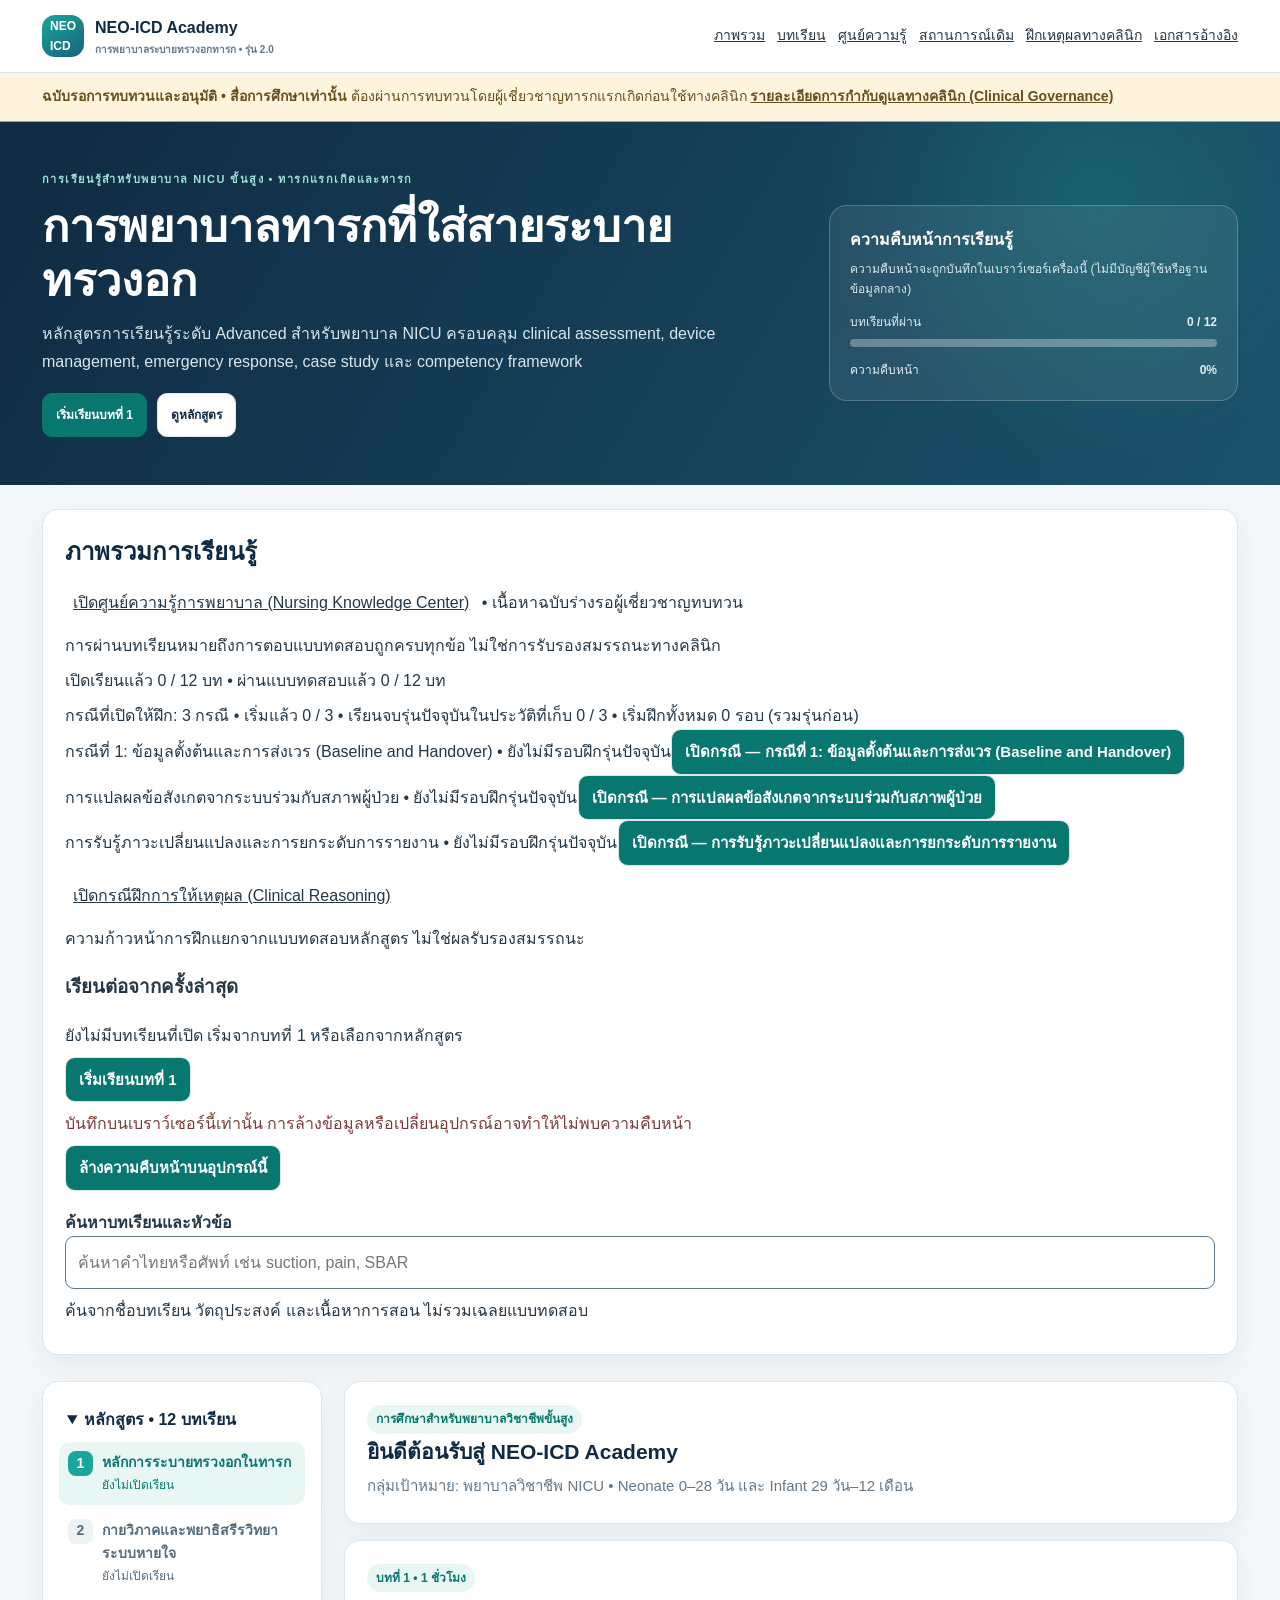
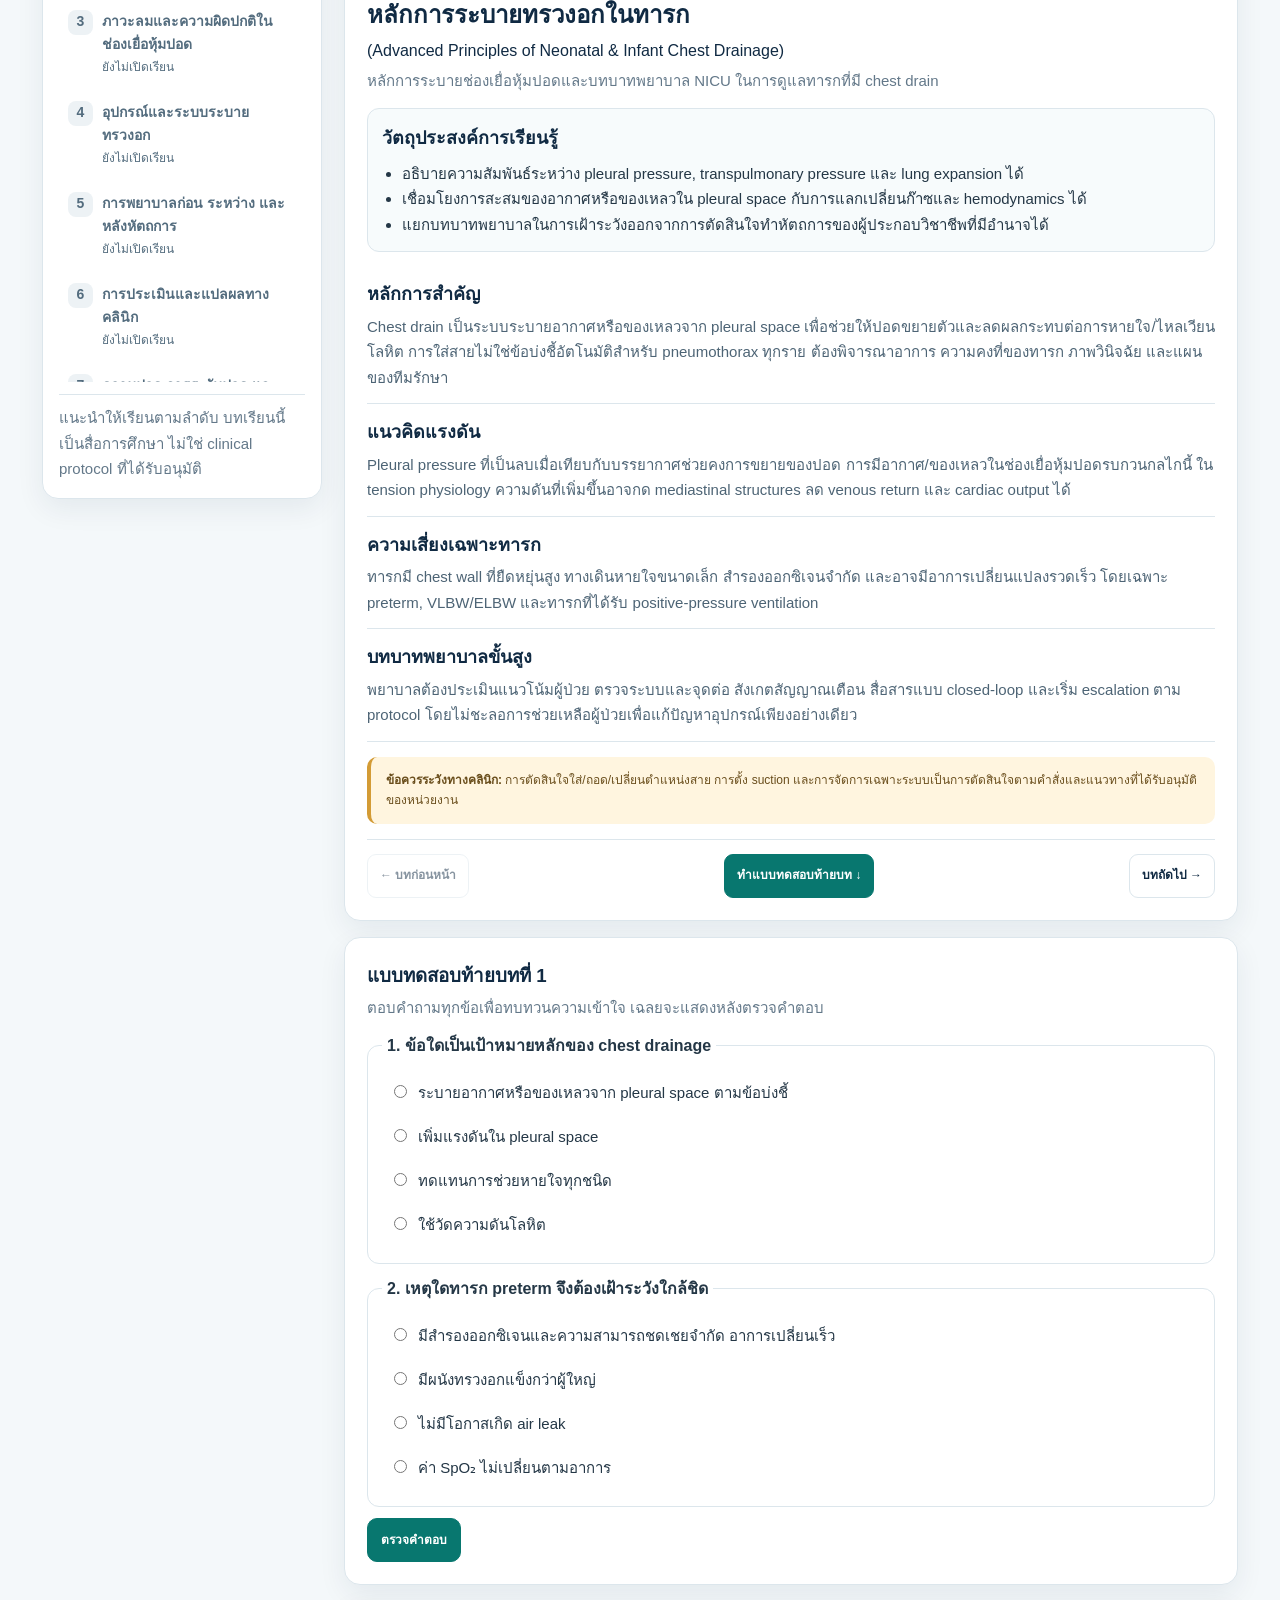
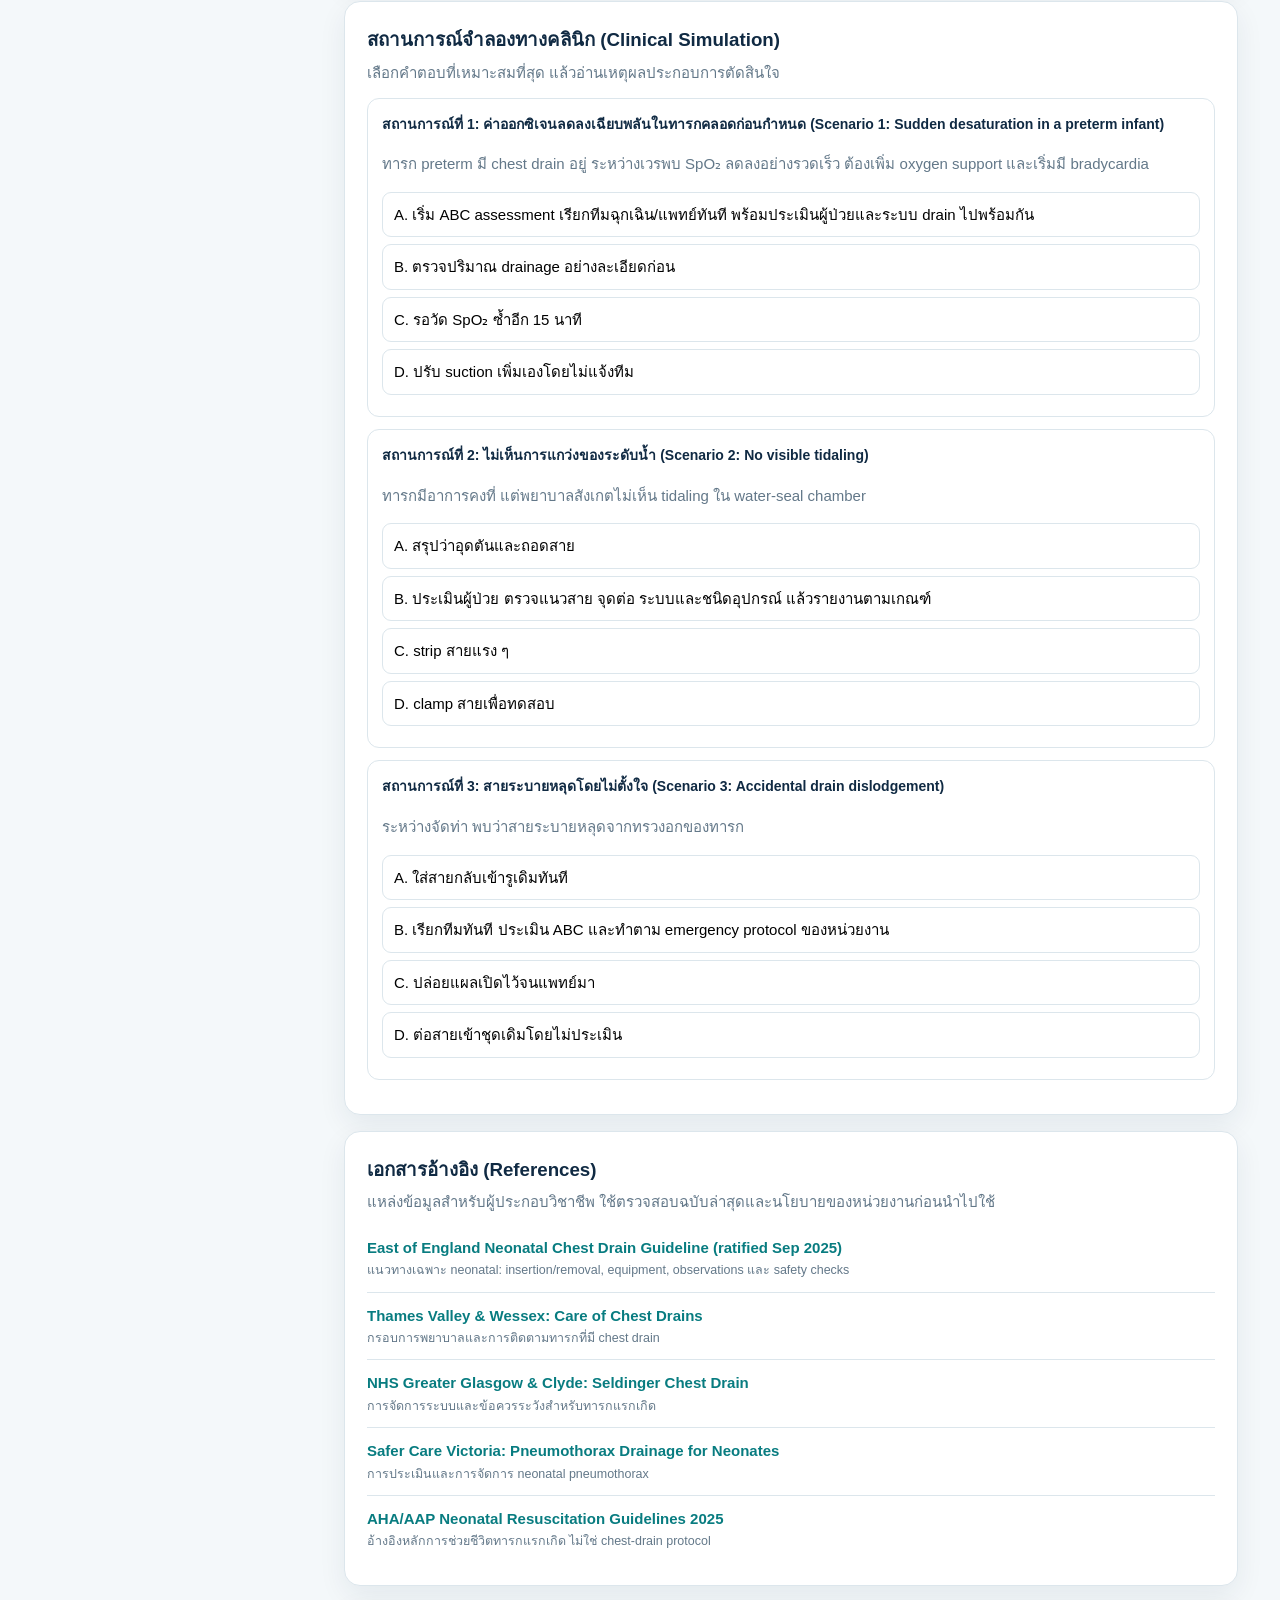
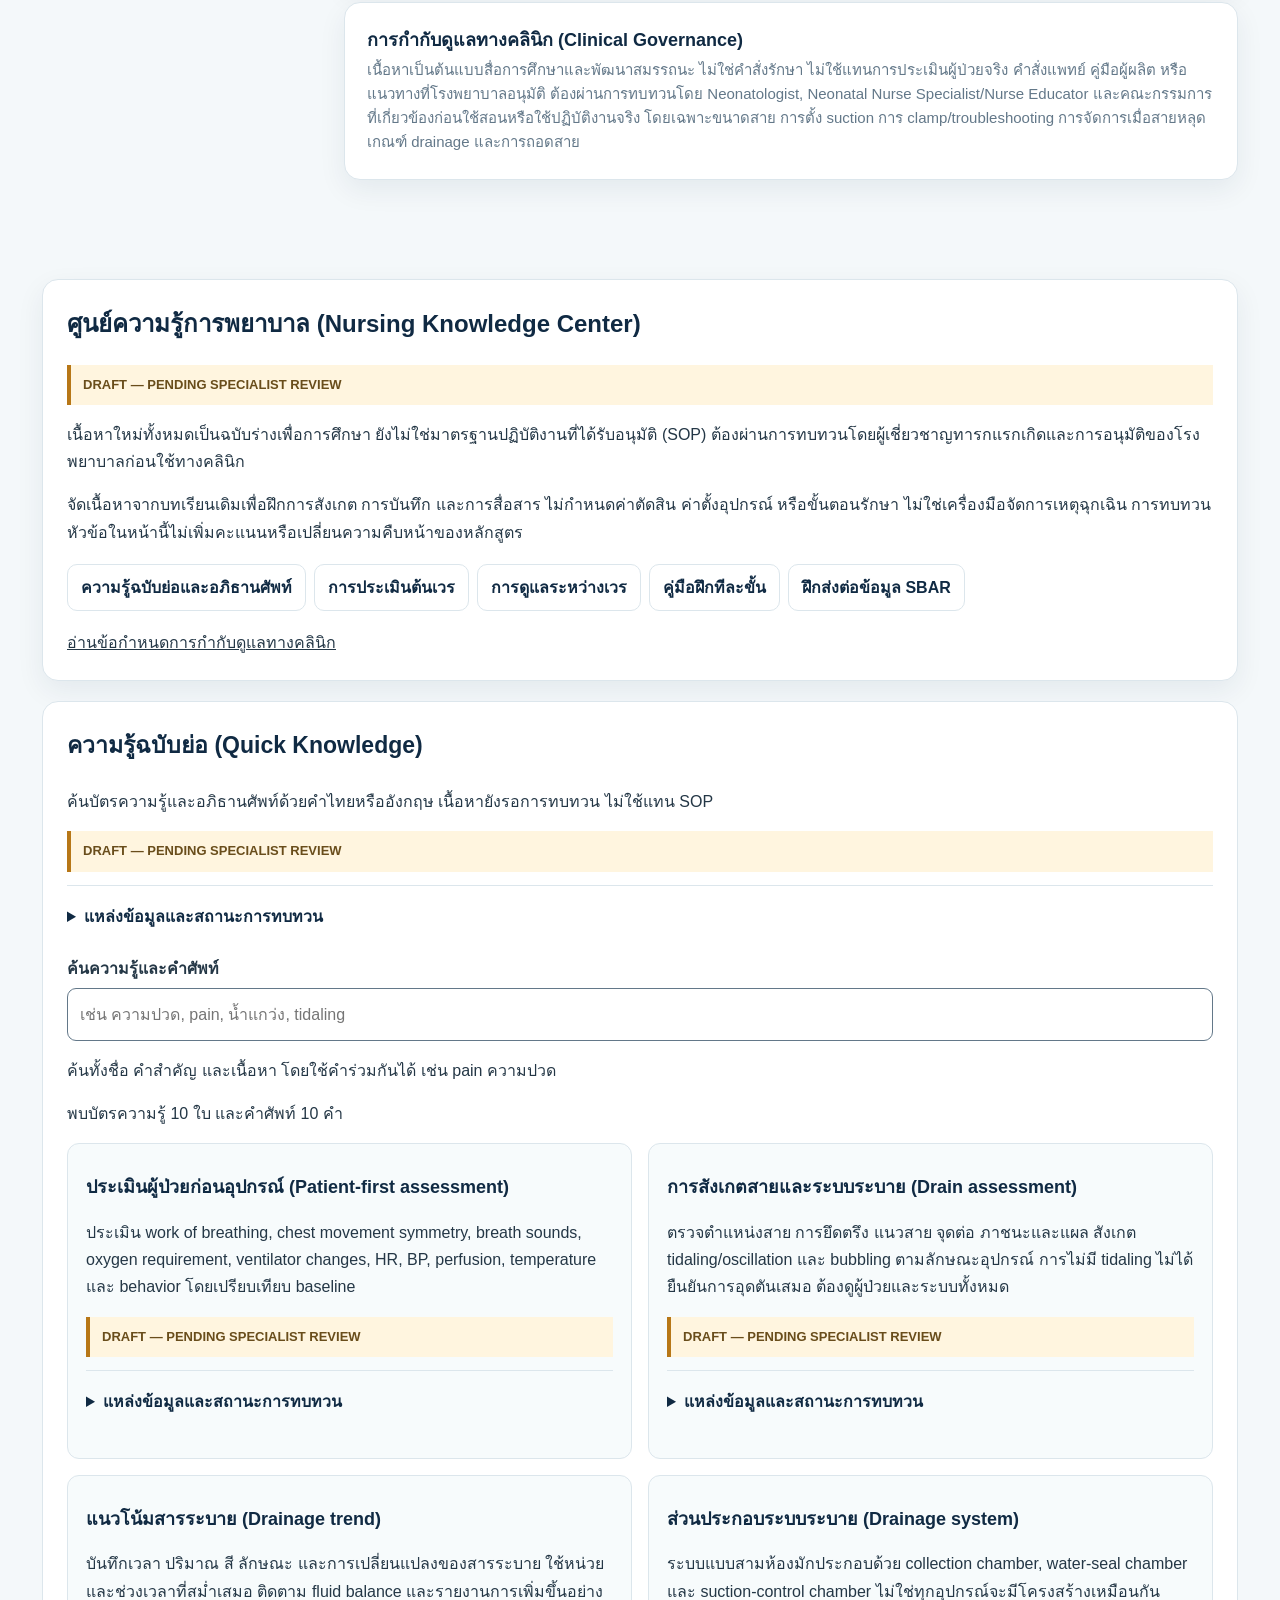
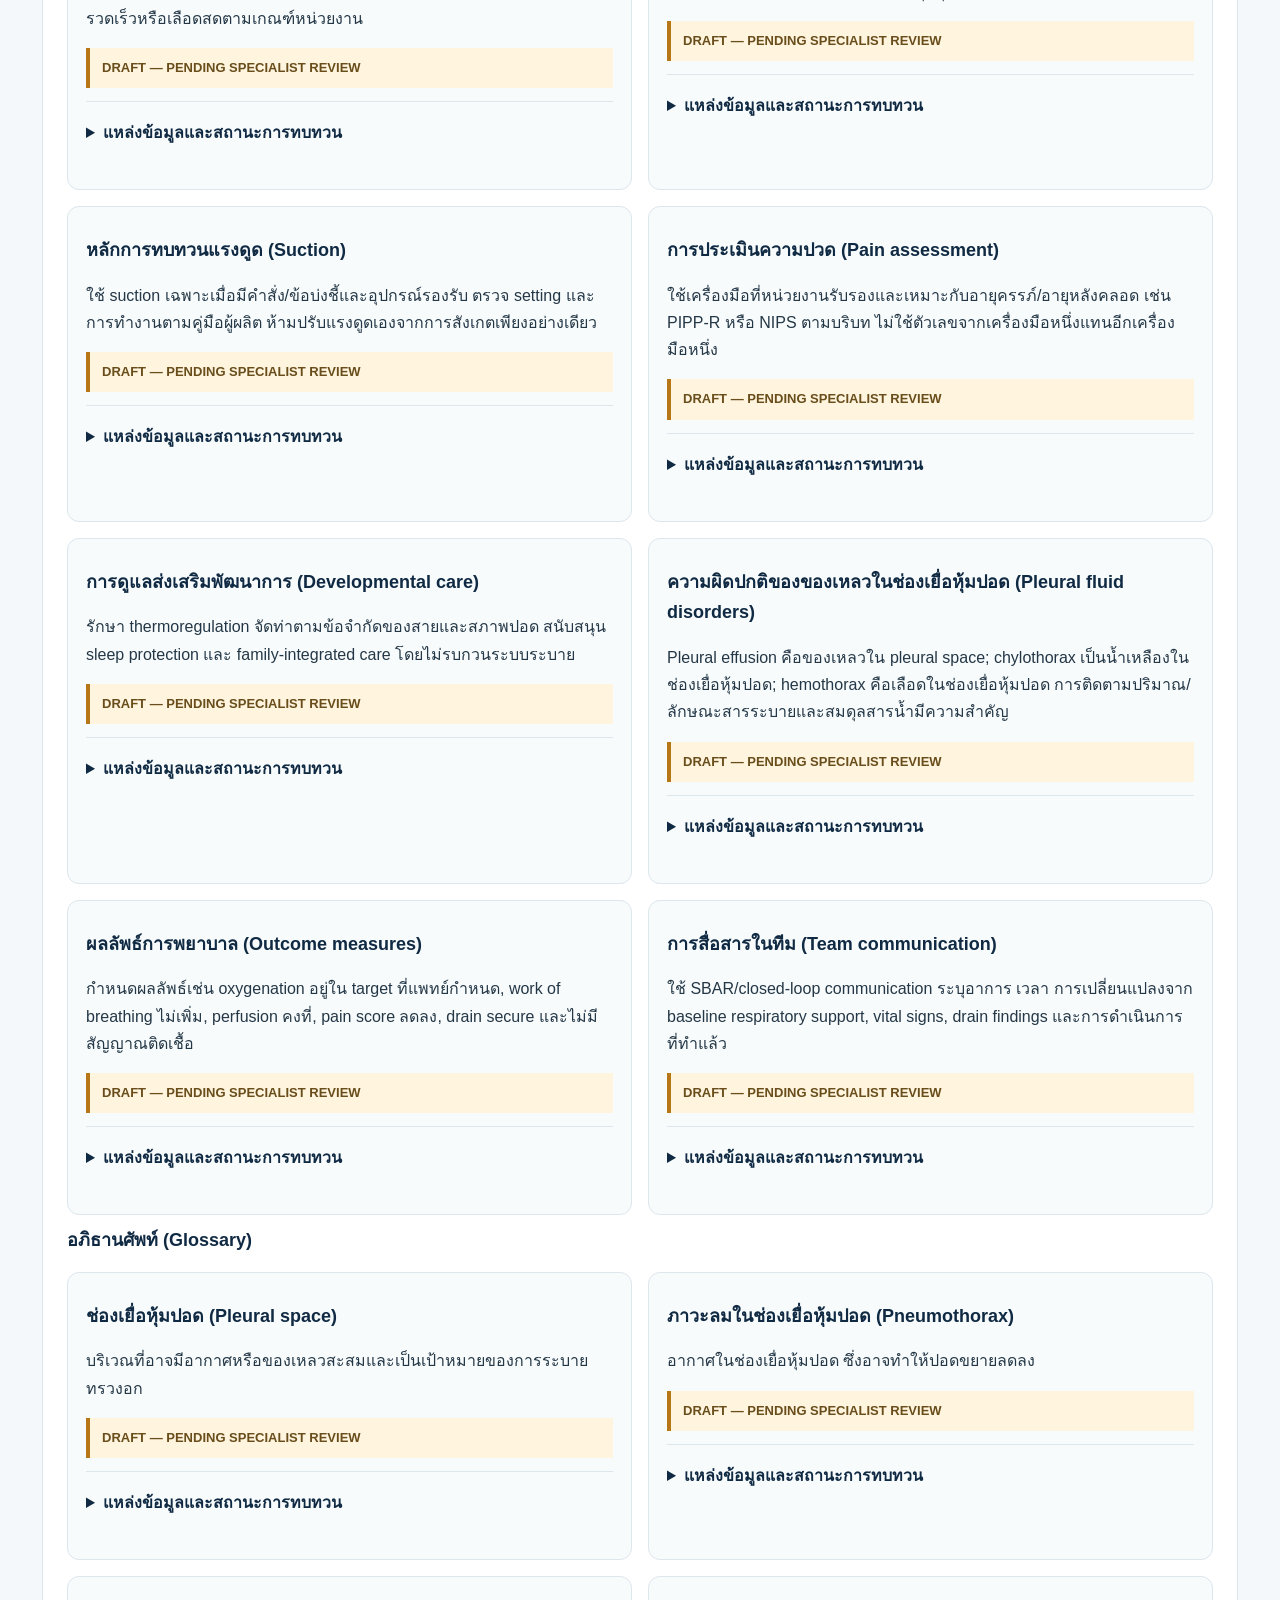
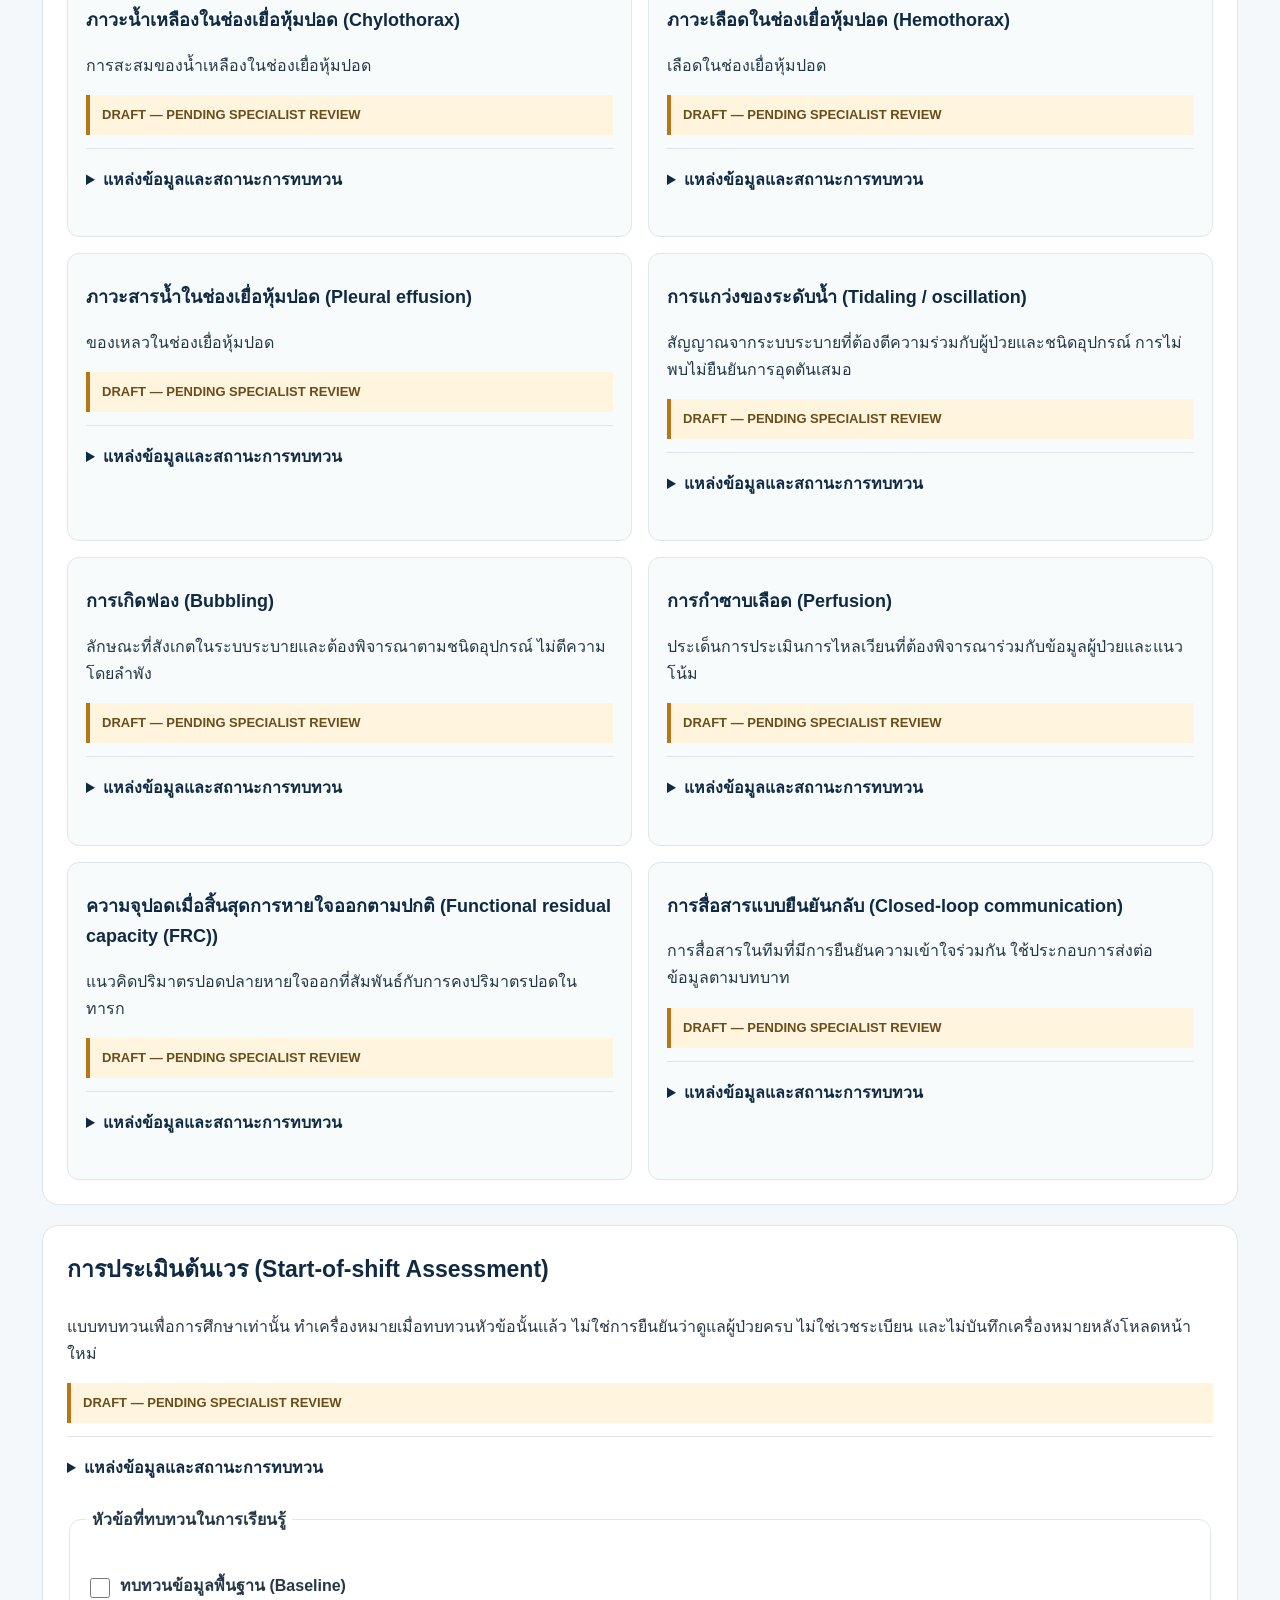
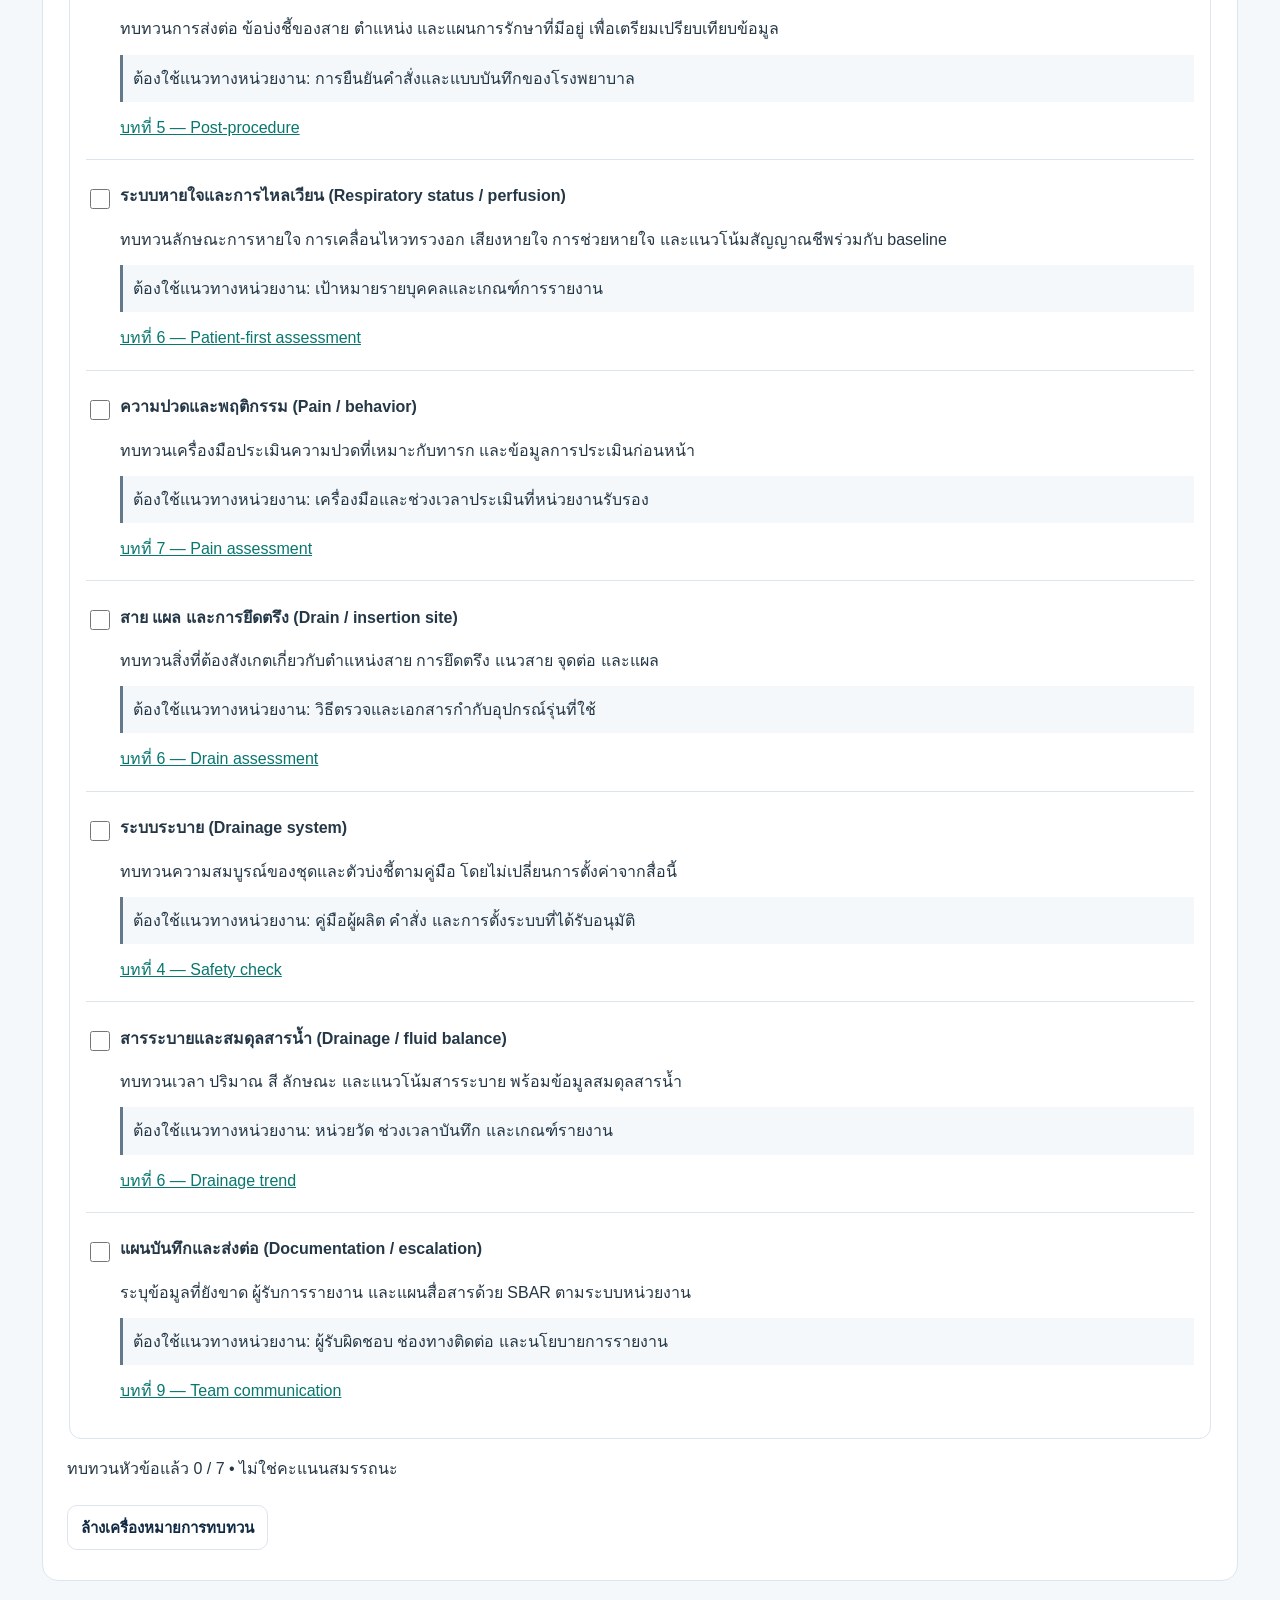
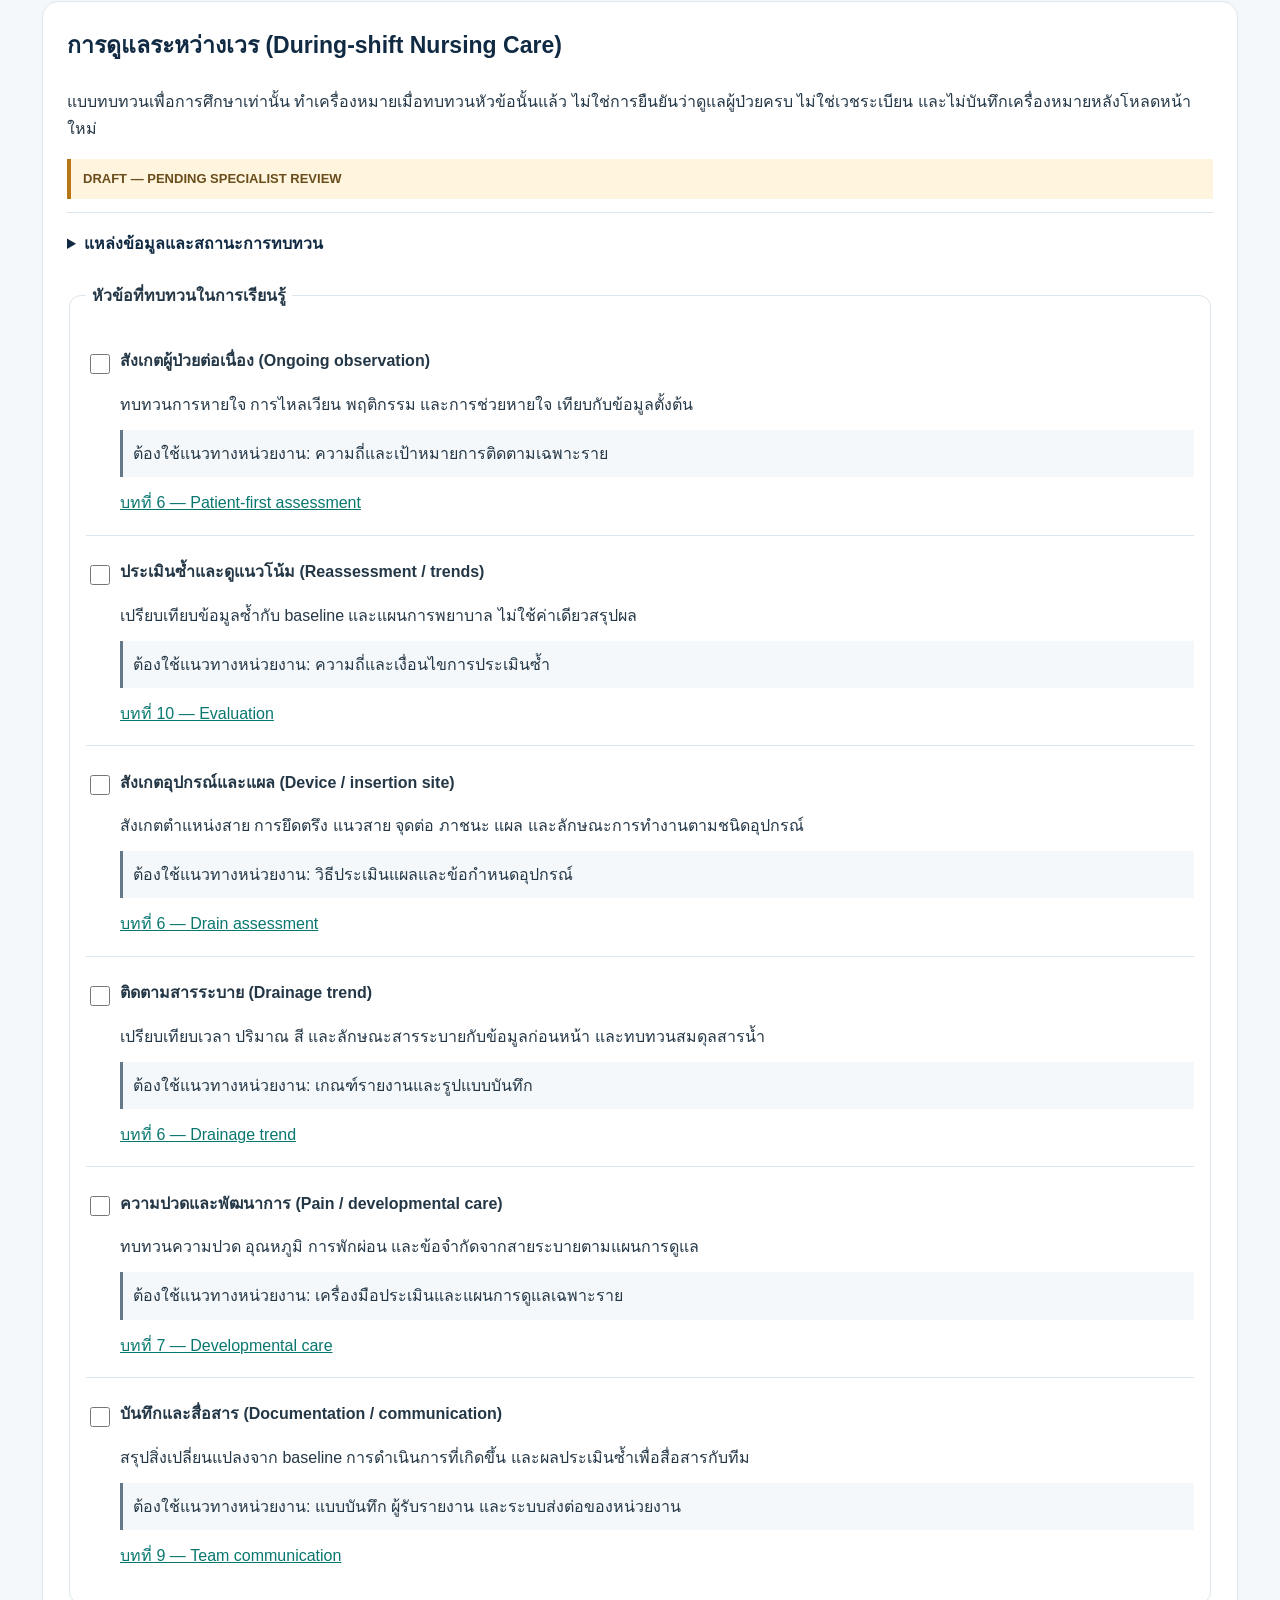
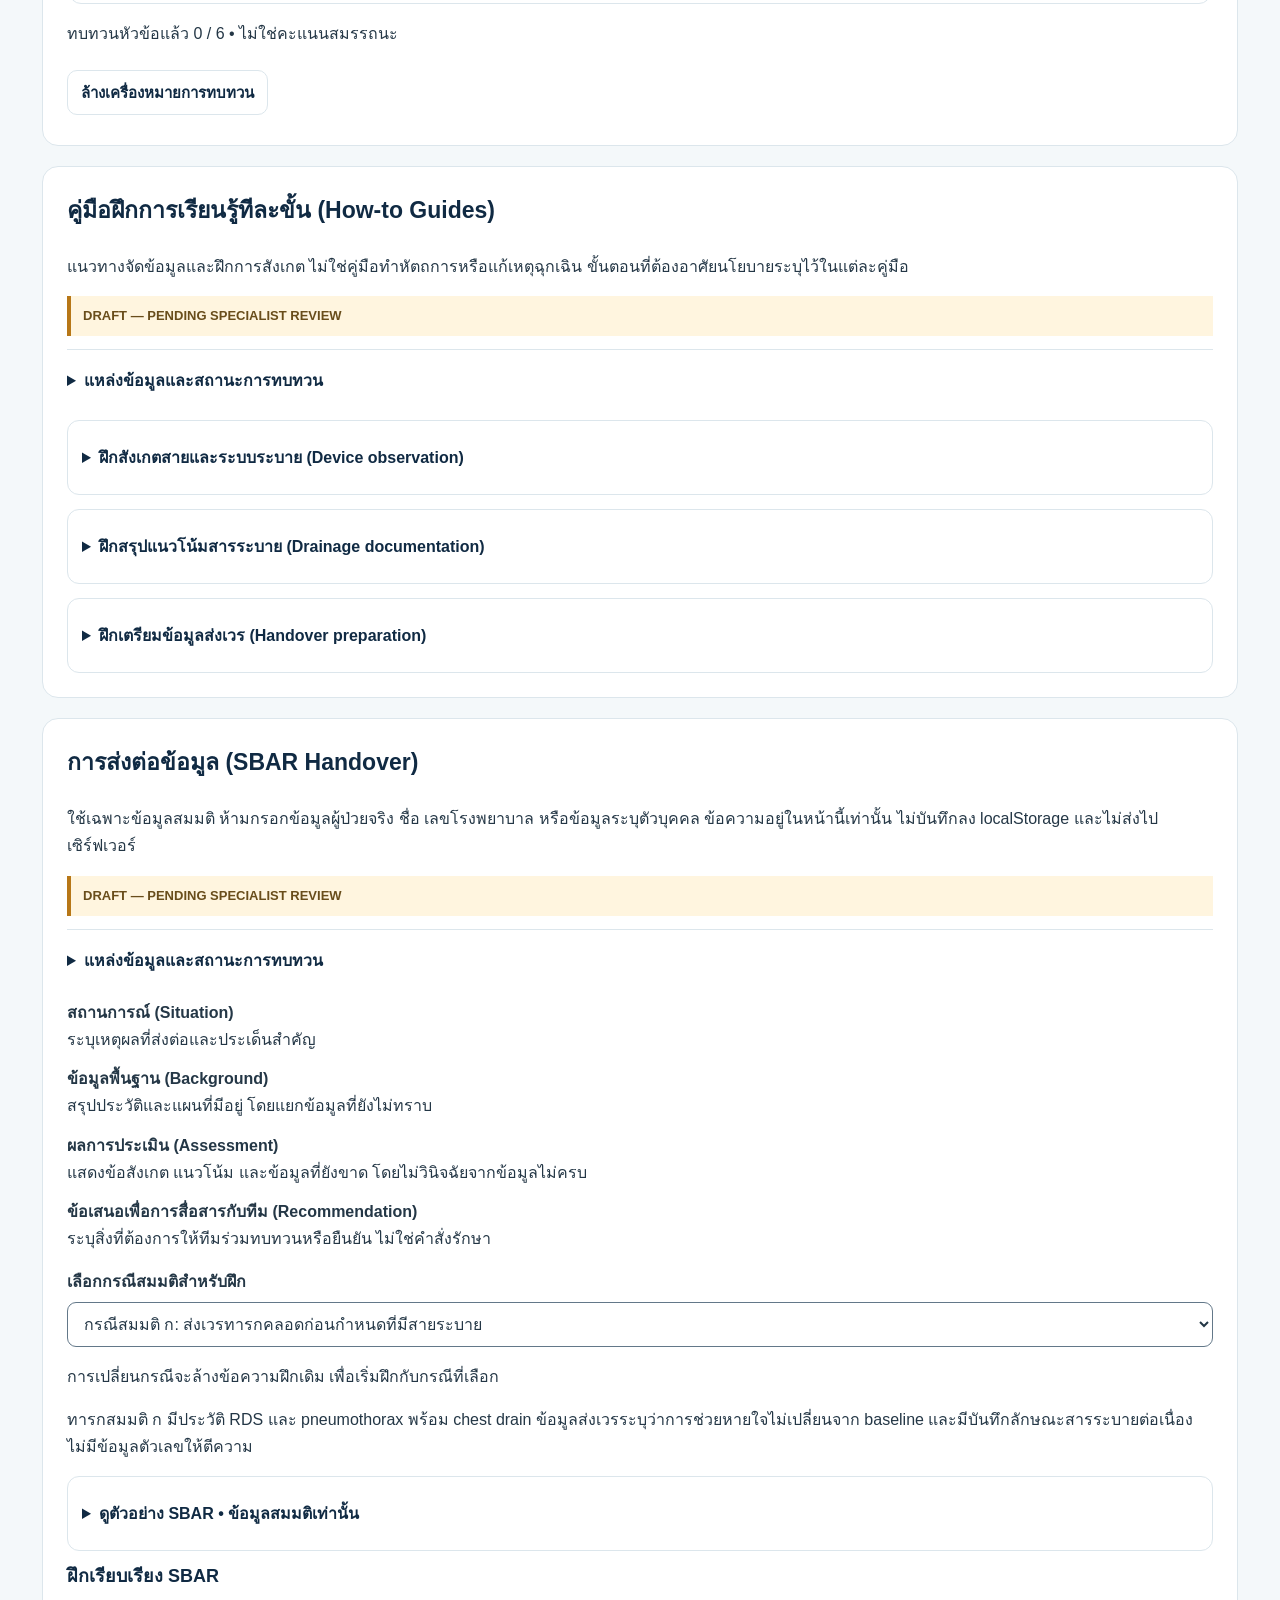
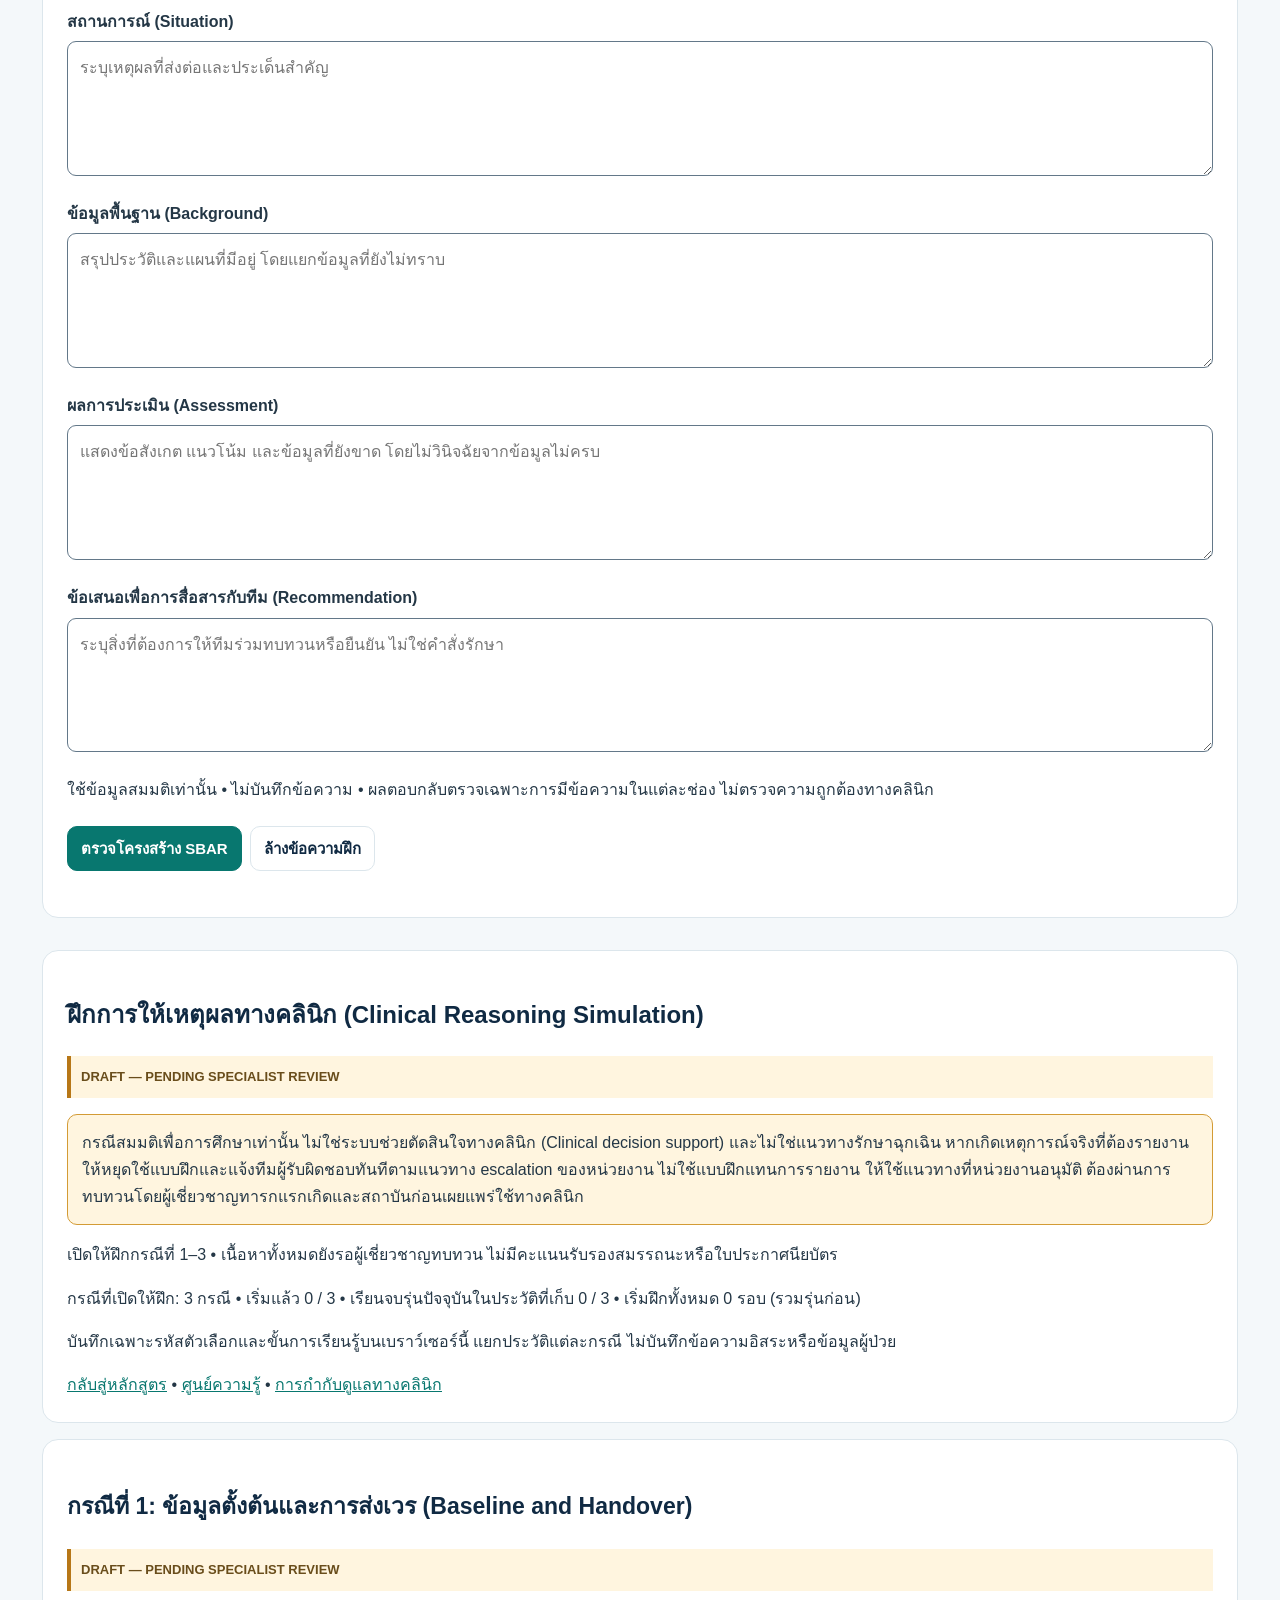
==== commit 158de81f: "Prepare NEO-ICD Academy Phase 1-3 preview without Clinical Review Register" ====
--- a/index.html
+++ b/index.html
@@ -6,13 +6,12 @@
 @media(max-width:850px){.side{padding:10px}.nav{grid-template-columns:1fr;max-height:360px}.layout{gap:16px}.hero{padding:26px 0}.hero-panel{padding:16px}.dashboard{margin-top:16px}}
 @media(max-width:560px){.top{min-height:60px}.top-links{gap:8px;font-size:13px}.top button{font-size:13px}.brand small{font-size:11px}.hero h1{font-size:27px}.dashboard{padding:16px}.actions button{flex:1;font-size:14px}.nav{grid-template-columns:1fr}.shell{overflow-wrap:anywhere}.hero-actions .btn{font-size:14px}}
 @media(prefers-reduced-motion:reduce){html{scroll-behavior:auto!important}*,*:before,*:after{animation:none!important;transition:none!important}}
-</style><link rel="stylesheet" href="knowledge-center.css"><link rel="stylesheet" href="simulation.css"><link rel="stylesheet" href="clinical-review.css"></head><body><a class="skip" href="#lessonArea">ข้ามไปยังบทเรียน</a>
-<header><div class="shell top"><a class="brand" href="#top"><span class="logo">NEO<br>ICD</span><span>NEO-ICD Academy<small>การพยาบาลระบายทรวงอกทารก • รุ่น 2.0</small></span></a><nav class="top-links" aria-label="เมนูหลัก"><a href="#dashboard">ภาพรวม</a><a href="#course">บทเรียน</a><a href="#knowledge-center">ศูนย์ความรู้</a><a href="#cases">สถานการณ์เดิม</a><a href="#simulation">ฝึกเหตุผลทางคลินิก</a><a href="#references">เอกสารอ้างอิง</a><a href="#clinical-review">ทะเบียนทบทวน</a></nav></div></header><section class="governance-banner" aria-label="สถานะการกำกับดูแลทางคลินิก"><div class="shell"><strong>ฉบับรอการทบทวนและอนุมัติ • สื่อการศึกษาเท่านั้น</strong> ต้องผ่านการทบทวนโดยผู้เชี่ยวชาญทารกแรกเกิดก่อนใช้ทางคลินิก <a href="#governance">รายละเอียดการกำกับดูแลทางคลินิก (Clinical Governance)</a></div></section>
+</style><link rel="stylesheet" href="knowledge-center.css"><link rel="stylesheet" href="simulation.css"></head><body><a class="skip" href="#lessonArea">ข้ามไปยังบทเรียน</a>
+<header><div class="shell top"><a class="brand" href="#top"><span class="logo">NEO<br>ICD</span><span>NEO-ICD Academy<small>การพยาบาลระบายทรวงอกทารก • รุ่น 2.0</small></span></a><nav class="top-links" aria-label="เมนูหลัก"><a href="#dashboard">ภาพรวม</a><a href="#course">บทเรียน</a><a href="#knowledge-center">ศูนย์ความรู้</a><a href="#cases">สถานการณ์เดิม</a><a href="#simulation">ฝึกเหตุผลทางคลินิก</a><a href="#references">เอกสารอ้างอิง</a></nav></div></header><section class="governance-banner" aria-label="สถานะการกำกับดูแลทางคลินิก"><div class="shell"><strong>ฉบับรอการทบทวนและอนุมัติ • สื่อการศึกษาเท่านั้น</strong> ต้องผ่านการทบทวนโดยผู้เชี่ยวชาญทารกแรกเกิดก่อนใช้ทางคลินิก <a href="#governance">รายละเอียดการกำกับดูแลทางคลินิก (Clinical Governance)</a></div></section>
 <section class="hero" id="top"><div class="shell hero-grid"><div><div class="eyebrow">การเรียนรู้สำหรับพยาบาล NICU ขั้นสูง • ทารกแรกเกิดและทารก</div><h1>การพยาบาลทารกที่ใส่สายระบายทรวงอก</h1><p>หลักสูตรการเรียนรู้ระดับ Advanced สำหรับพยาบาล NICU ครอบคลุม clinical assessment, device management, emergency response, case study และ competency framework</p><div class="hero-actions"><button class="btn primary" onclick="openModule(0)">เริ่มเรียนบทที่ 1</button><button class="btn light" onclick="document.getElementById('course').scrollIntoView({behavior:matchMedia('(prefers-reduced-motion: reduce)').matches?'auto':'smooth'})">ดูหลักสูตร</button></div></div><div class="hero-panel"><b>ความคืบหน้าการเรียนรู้</b><p>ความคืบหน้าจะถูกบันทึกในเบราว์เซอร์เครื่องนี้ (ไม่มีบัญชีผู้ใช้หรือฐานข้อมูลกลาง)</p><div class="stat"><span>บทเรียนที่ผ่าน</span><b id="progressText">0 / 12</b></div><div class="bar" id="progressMeter" role="progressbar" aria-label="สัดส่วนบทเรียนที่ผ่านแบบทดสอบ" aria-valuemin="0" aria-valuemax="100" aria-valuenow="0"><span id="progressBar"></span></div><div class="stat"><span>ความคืบหน้า</span><b id="doneText">0%</b></div></div></div></section>
-<section class="shell" id="dashboard" aria-labelledby="dashboardTitle"><div class="panel dashboard"><h2 id="dashboardTitle">ภาพรวมการเรียนรู้</h2><p><a href="#clinical-review">ทะเบียนทบทวนเนื้อหา (Clinical Review Register)</a> — สำหรับติดตามงาน ยังไม่ใช่การอนุมัติทางคลินิก</p><p><a href="#knowledge-center">เปิดศูนย์ความรู้การพยาบาล (Nursing Knowledge Center)</a> • เนื้อหาฉบับร่างรอผู้เชี่ยวชาญทบทวน</p><p>การผ่านบทเรียนหมายถึงการตอบแบบทดสอบถูกครบทุกข้อ ไม่ใช่การรับรองสมรรถนะทางคลินิก</p><p id="learningSummary"></p><div aria-label="สรุปความก้าวหน้าการฝึก"><p id="simulationSummary">ยังไม่ได้โหลดข้อมูลการฝึก</p><a href="#simulation">เปิดกรณีฝึกการให้เหตุผล (Clinical Reasoning)</a><p>ความก้าวหน้าการฝึกแยกจากแบบทดสอบหลักสูตร ไม่ใช่ผลรับรองสมรรถนะ</p></div><h3>เรียนต่อจากครั้งล่าสุด</h3><p id="continueText"></p><button class="btn" id="continueButton" onclick="continueLearning()">เริ่มเรียน</button><p id="lastScore"></p><p id="storageNotice" class="storage-notice" role="status"></p><button class="btn" onclick="resetProgress()">ล้างความคืบหน้าบนอุปกรณ์นี้</button><label class="search-label" for="courseSearch">ค้นหาบทเรียนและหัวข้อ</label><input id="courseSearch" class="search-box" type="search" placeholder="ค้นหาคำไทยหรือศัพท์ เช่น suction, pain, SBAR" aria-describedby="searchHelp" oninput="searchCourse(this.value)"><p id="searchHelp">ค้นจากชื่อบทเรียน วัตถุประสงค์ และเนื้อหาการสอน ไม่รวมเฉลยแบบทดสอบ</p><p id="searchCount" role="status"></p><div id="searchResults" class="search-results"></div></div></section><div class="shell layout" id="course"><aside class="side"><details id="curriculumDetails" open><summary class="curriculum-toggle">หลักสูตร • 12 บทเรียน</summary><nav class="nav" id="nav" aria-label="เลือกบทเรียน"></nav></details><small>แนะนำให้เรียนตามลำดับ บทเรียนนี้เป็นสื่อการศึกษา ไม่ใช่ clinical protocol ที่ได้รับอนุมัติ</small></aside><main><section class="panel welcome"><span class="tag">การศึกษาสำหรับพยาบาลวิชาชีพขั้นสูง</span><h2>ยินดีต้อนรับสู่ NEO-ICD Academy</h2><p>กลุ่มเป้าหมาย: พยาบาลวิชาชีพ NICU • Neonate 0–28 วัน และ Infant 29 วัน–12 เดือน</p></section><div id="lessonArea" tabindex="-1" aria-label="เนื้อหาบทเรียน"></div><section class="panel cases" id="cases"><h3>สถานการณ์จำลองทางคลินิก (Clinical Simulation)</h3><p class="muted">เลือกคำตอบที่เหมาะสมที่สุด แล้วอ่านเหตุผลประกอบการตัดสินใจ</p><div id="caseArea"></div></section><section class="panel refs" id="references"><h3>เอกสารอ้างอิง (References)</h3><p class="muted">แหล่งข้อมูลสำหรับผู้ประกอบวิชาชีพ ใช้ตรวจสอบฉบับล่าสุดและนโยบายของหน่วยงานก่อนนำไปใช้</p><div class="refrow"><a href="https://eoeneonatalpccsicnetwork.nhs.uk/wp-content/uploads/2022/01/Chest-Drain-Guideline.pdf" target="_blank" rel="noopener">East of England Neonatal Chest Drain Guideline (ratified Sep 2025)</a><small>แนวทางเฉพาะ neonatal: insertion/removal, equipment, observations และ safety checks</small></div><div class="refrow"><a href="https://neonatalnetworkssoutheast.nhs.uk/professionals/guidelines/tvw-guidelines/care-of-chest-drains/" target="_blank" rel="noopener">Thames Valley & Wessex: Care of Chest Drains</a><small>กรอบการพยาบาลและการติดตามทารกที่มี chest drain</small></div><div class="refrow"><a href="https://www.rightdecisions.scot.nhs.uk/shared-content/ggc-clinical-guidelines/neonatology/seldinger-chest-drain-insertion-and-management-1056/" target="_blank" rel="noopener">NHS Greater Glasgow & Clyde: Seldinger Chest Drain</a><small>การจัดการระบบและข้อควรระวังสำหรับทารกแรกเกิด</small></div><div class="refrow"><a href="https://www.safercare.vic.gov.au/best-practice-improvement/clinical-guidance/neonatal/pneumothorax-drainage-for-neonates" target="_blank" rel="noopener">Safer Care Victoria: Pneumothorax Drainage for Neonates</a><small>การประเมินและการจัดการ neonatal pneumothorax</small></div><div class="refrow"><a href="https://publications.aap.org/pediatrics/article/157/1/e2025074352/205237/Part-5-Neonatal-Resuscitation-2025-American-Heart" target="_blank" rel="noopener">AHA/AAP Neonatal Resuscitation Guidelines 2025</a><small>อ้างอิงหลักการช่วยชีวิตทารกแรกเกิด ไม่ใช่ chest-drain protocol</small></div></section><section class="panel welcome"><h3 id="governance" style="margin:0;color:var(--navy);font-size:18px">การกำกับดูแลทางคลินิก (Clinical Governance)</h3><p class="disclaimer">เนื้อหาเป็นต้นแบบสื่อการศึกษาและพัฒนาสมรรถนะ ไม่ใช่คำสั่งรักษา ไม่ใช้แทนการประเมินผู้ป่วยจริง คำสั่งแพทย์ คู่มือผู้ผลิต หรือแนวทางที่โรงพยาบาลอนุมัติ ต้องผ่านการทบทวนโดย Neonatologist, Neonatal Nurse Specialist/Nurse Educator และคณะกรรมการที่เกี่ยวข้องก่อนใช้สอนหรือใช้ปฏิบัติงานจริง โดยเฉพาะขนาดสาย การตั้ง suction การ clamp/troubleshooting การจัดการเมื่อสายหลุด เกณฑ์ drainage และการถอดสาย</p></section></main></div>
+<section class="shell" id="dashboard" aria-labelledby="dashboardTitle"><div class="panel dashboard"><h2 id="dashboardTitle">ภาพรวมการเรียนรู้</h2><p><a href="#knowledge-center">เปิดศูนย์ความรู้การพยาบาล (Nursing Knowledge Center)</a> • เนื้อหาฉบับร่างรอผู้เชี่ยวชาญทบทวน</p><p>การผ่านบทเรียนหมายถึงการตอบแบบทดสอบถูกครบทุกข้อ ไม่ใช่การรับรองสมรรถนะทางคลินิก</p><p id="learningSummary"></p><div aria-label="สรุปความก้าวหน้าการฝึก"><p id="simulationSummary">ยังไม่ได้โหลดข้อมูลการฝึก</p><a href="#simulation">เปิดกรณีฝึกการให้เหตุผล (Clinical Reasoning)</a><p>ความก้าวหน้าการฝึกแยกจากแบบทดสอบหลักสูตร ไม่ใช่ผลรับรองสมรรถนะ</p></div><h3>เรียนต่อจากครั้งล่าสุด</h3><p id="continueText"></p><button class="btn" id="continueButton" onclick="continueLearning()">เริ่มเรียน</button><p id="lastScore"></p><p id="storageNotice" class="storage-notice" role="status"></p><button class="btn" onclick="resetProgress()">ล้างความคืบหน้าบนอุปกรณ์นี้</button><label class="search-label" for="courseSearch">ค้นหาบทเรียนและหัวข้อ</label><input id="courseSearch" class="search-box" type="search" placeholder="ค้นหาคำไทยหรือศัพท์ เช่น suction, pain, SBAR" aria-describedby="searchHelp" oninput="searchCourse(this.value)"><p id="searchHelp">ค้นจากชื่อบทเรียน วัตถุประสงค์ และเนื้อหาการสอน ไม่รวมเฉลยแบบทดสอบ</p><p id="searchCount" role="status"></p><div id="searchResults" class="search-results"></div></div></section><div class="shell layout" id="course"><aside class="side"><details id="curriculumDetails" open><summary class="curriculum-toggle">หลักสูตร • 12 บทเรียน</summary><nav class="nav" id="nav" aria-label="เลือกบทเรียน"></nav></details><small>แนะนำให้เรียนตามลำดับ บทเรียนนี้เป็นสื่อการศึกษา ไม่ใช่ clinical protocol ที่ได้รับอนุมัติ</small></aside><main><section class="panel welcome"><span class="tag">การศึกษาสำหรับพยาบาลวิชาชีพขั้นสูง</span><h2>ยินดีต้อนรับสู่ NEO-ICD Academy</h2><p>กลุ่มเป้าหมาย: พยาบาลวิชาชีพ NICU • Neonate 0–28 วัน และ Infant 29 วัน–12 เดือน</p></section><div id="lessonArea" tabindex="-1" aria-label="เนื้อหาบทเรียน"></div><section class="panel cases" id="cases"><h3>สถานการณ์จำลองทางคลินิก (Clinical Simulation)</h3><p class="muted">เลือกคำตอบที่เหมาะสมที่สุด แล้วอ่านเหตุผลประกอบการตัดสินใจ</p><div id="caseArea"></div></section><section class="panel refs" id="references"><h3>เอกสารอ้างอิง (References)</h3><p class="muted">แหล่งข้อมูลสำหรับผู้ประกอบวิชาชีพ ใช้ตรวจสอบฉบับล่าสุดและนโยบายของหน่วยงานก่อนนำไปใช้</p><div class="refrow"><a href="https://eoeneonatalpccsicnetwork.nhs.uk/wp-content/uploads/2022/01/Chest-Drain-Guideline.pdf" target="_blank" rel="noopener">East of England Neonatal Chest Drain Guideline (ratified Sep 2025)</a><small>แนวทางเฉพาะ neonatal: insertion/removal, equipment, observations และ safety checks</small></div><div class="refrow"><a href="https://neonatalnetworkssoutheast.nhs.uk/professionals/guidelines/tvw-guidelines/care-of-chest-drains/" target="_blank" rel="noopener">Thames Valley & Wessex: Care of Chest Drains</a><small>กรอบการพยาบาลและการติดตามทารกที่มี chest drain</small></div><div class="refrow"><a href="https://www.rightdecisions.scot.nhs.uk/shared-content/ggc-clinical-guidelines/neonatology/seldinger-chest-drain-insertion-and-management-1056/" target="_blank" rel="noopener">NHS Greater Glasgow & Clyde: Seldinger Chest Drain</a><small>การจัดการระบบและข้อควรระวังสำหรับทารกแรกเกิด</small></div><div class="refrow"><a href="https://www.safercare.vic.gov.au/best-practice-improvement/clinical-guidance/neonatal/pneumothorax-drainage-for-neonates" target="_blank" rel="noopener">Safer Care Victoria: Pneumothorax Drainage for Neonates</a><small>การประเมินและการจัดการ neonatal pneumothorax</small></div><div class="refrow"><a href="https://publications.aap.org/pediatrics/article/157/1/e2025074352/205237/Part-5-Neonatal-Resuscitation-2025-American-Heart" target="_blank" rel="noopener">AHA/AAP Neonatal Resuscitation Guidelines 2025</a><small>อ้างอิงหลักการช่วยชีวิตทารกแรกเกิด ไม่ใช่ chest-drain protocol</small></div></section><section class="panel welcome"><h3 id="governance" style="margin:0;color:var(--navy);font-size:18px">การกำกับดูแลทางคลินิก (Clinical Governance)</h3><p class="disclaimer">เนื้อหาเป็นต้นแบบสื่อการศึกษาและพัฒนาสมรรถนะ ไม่ใช่คำสั่งรักษา ไม่ใช้แทนการประเมินผู้ป่วยจริง คำสั่งแพทย์ คู่มือผู้ผลิต หรือแนวทางที่โรงพยาบาลอนุมัติ ต้องผ่านการทบทวนโดย Neonatologist, Neonatal Nurse Specialist/Nurse Educator และคณะกรรมการที่เกี่ยวข้องก่อนใช้สอนหรือใช้ปฏิบัติงานจริง โดยเฉพาะขนาดสาย การตั้ง suction การ clamp/troubleshooting การจัดการเมื่อสายหลุด เกณฑ์ drainage และการถอดสาย</p></section></main></div>
 <section class="shell knowledge-center" id="knowledge-center" aria-labelledby="knowledgeTitle"><div class="panel kc-intro"><h2 id="knowledgeTitle">ศูนย์ความรู้การพยาบาล (Nursing Knowledge Center)</h2><p class="kc-draft">DRAFT — PENDING SPECIALIST REVIEW</p><p>เนื้อหาใหม่ทั้งหมดเป็นฉบับร่างเพื่อการศึกษา ยังไม่ใช่มาตรฐานปฏิบัติงานที่ได้รับอนุมัติ (SOP) ต้องผ่านการทบทวนโดยผู้เชี่ยวชาญทารกแรกเกิดและการอนุมัติของโรงพยาบาลก่อนใช้ทางคลินิก</p><p>จัดเนื้อหาจากบทเรียนเดิมเพื่อฝึกการสังเกต การบันทึก และการสื่อสาร ไม่กำหนดค่าตัดสิน ค่าตั้งอุปกรณ์ หรือขั้นตอนรักษา ไม่ใช่เครื่องมือจัดการเหตุฉุกเฉิน การทบทวนหัวข้อในหน้านี้ไม่เพิ่มคะแนนหรือเปลี่ยนความคืบหน้าของหลักสูตร</p><nav class="kc-nav" aria-label="หมวดศูนย์ความรู้"><a href="#quick-knowledge">ความรู้ฉบับย่อและอภิธานศัพท์</a><a href="#shift-assessment">การประเมินต้นเวร</a><a href="#during-shift">การดูแลระหว่างเวร</a><a href="#how-to-guides">คู่มือฝึกทีละขั้น</a><a href="#sbar-handover">ฝึกส่งต่อข้อมูล SBAR</a></nav><a href="#governance">อ่านข้อกำหนดการกำกับดูแลทางคลินิก</a></div><div id="knowledgeContent"></div><noscript><p class="callout warn">เปิดใช้งาน JavaScript เพื่อแสดงบัตรความรู้ แบบทบทวน และแบบฝึก SBAR เนื้อหาทั้งหมดยังรอผู้เชี่ยวชาญทบทวน</p></noscript></section>
 <section class="shell simulation" id="simulation" aria-labelledby="simulationTitle"><div class="sim-panel"><h2 id="simulationTitle">ฝึกการให้เหตุผลทางคลินิก (Clinical Reasoning Simulation)</h2><p class="sim-draft">DRAFT — PENDING SPECIALIST REVIEW</p><p class="sim-safety">กรณีสมมติเพื่อการศึกษาเท่านั้น ไม่ใช่ระบบช่วยตัดสินใจทางคลินิก (Clinical decision support) และไม่ใช่แนวทางรักษาฉุกเฉิน หากเกิดเหตุการณ์จริงที่ต้องรายงาน ให้หยุดใช้แบบฝึกและแจ้งทีมผู้รับผิดชอบทันทีตามแนวทาง escalation ของหน่วยงาน ไม่ใช้แบบฝึกแทนการรายงาน ให้ใช้แนวทางที่หน่วยงานอนุมัติ ต้องผ่านการทบทวนโดยผู้เชี่ยวชาญทารกแรกเกิดและสถาบันก่อนเผยแพร่ใช้ทางคลินิก</p><p>เปิดให้ฝึกกรณีที่ 1–3 • เนื้อหาทั้งหมดยังรอผู้เชี่ยวชาญทบทวน ไม่มีคะแนนรับรองสมรรถนะหรือใบประกาศนียบัตร</p><p id="simulationDashboard"></p><p id="simulationNotice" role="status"></p><p id="simulationAnnounce" class="sr-only" role="status" aria-live="polite" aria-atomic="true"></p><nav aria-label="ออกจากแบบฝึก"><a href="#course">กลับสู่หลักสูตร</a> • <a href="#knowledge-center">ศูนย์ความรู้</a> • <a href="#governance">การกำกับดูแลทางคลินิก</a></nav></div><div id="simulationContent" class="sim-panel"><p>กำลังเตรียมกรณีฝึก หากข้อมูลไม่ปรากฏ โปรดตรวจว่าไฟล์แบบฝึกโหลดครบและเปิดใช้งาน JavaScript</p></div><noscript><p class="sim-draft">ต้องเปิดใช้งาน JavaScript เพื่อใช้แบบฝึกนี้ • DRAFT — PENDING SPECIALIST REVIEW</p></noscript></section>
-<section class="shell clinical-review" id="clinical-review" aria-labelledby="clinicalReviewTitle"><div class="review-panel"><h2 id="clinicalReviewTitle">ทะเบียนทบทวนเนื้อหาทางคลินิก (Clinical Review Register)</h2><p class="review-draft">DRAFT — PENDING SPECIALIST REVIEW</p><p>เครื่องมือติดตามการกำกับดูแลเนื้อหาการศึกษา ไม่ใช่ระบบช่วยตัดสินใจทางคลินิก (Clinical Decision Support) ไม่ใช่หลักฐานอนุมัติให้ใช้กับผู้ป่วย และไม่เปลี่ยนสถานะฉบับร่างของหลักสูตร</p><p>ห้ามกรอกข้อมูลผู้ป่วยหรือเวชระเบียน ระยะนี้บันทึกได้เฉพาะสถานะติดตามงานและบทบาทจากรายการที่กำหนด ไม่เปิดบันทึกชื่อผู้ทบทวน ลายมือชื่อ วันที่ตรวจ หรือการอนุมัติ ต้องมีการทบทวนและอนุมัติจริงตามระบบสถาบันก่อนเผยแพร่ทางคลินิก</p><p>จัดทำรายการทะเบียนวันที่ 5 พฤศจิกายน 2569 วันที่นี้ไม่ใช่วันแก้ไขเนื้อหาหรือวันที่ตรวจทางคลินิก รุ่นและวันแก้ไขเดิมที่ไม่มีหลักฐานยังเว้นว่าง</p><nav class="review-nav" aria-label="ทะเบียนการทบทวน"><a href="#review-content-register">A. เนื้อหา</a><a href="#review-reference-register">B. เอกสารอ้างอิง</a><a href="#review-findings">C. ข้อค้นพบ</a><a href="#review-approval-register">D. อนุมัติและเผยแพร่</a><a href="#dashboard">กลับภาพรวมการเรียนรู้</a></nav></div><div class="review-panel" id="clinicalReviewContent"><p>กำลังโหลดทะเบียน หากไม่ปรากฏ โปรดตรวจไฟล์และการเปิดใช้งาน JavaScript</p></div><noscript><p class="review-draft">ต้องเปิดใช้งาน JavaScript เพื่อแสดงทะเบียน • DRAFT — PENDING SPECIALIST REVIEW</p></noscript></section>
 <footer><div class="shell foot"><div><b>NEO-ICD Academy</b><br>Advanced Neonatal & Infant Chest Drainage Nursing</div><div>ต้นแบบสื่อการศึกษา • สำหรับพยาบาล NICU<br>บันทึกความคืบหน้าเฉพาะเบราว์เซอร์นี้</div></div></footer>
 <noscript><div class="shell callout warn">ต้องเปิดใช้งาน JavaScript เพื่ออ่านบทเรียน ทำแบบทดสอบ และบันทึกความคืบหน้า</div></noscript><script>
 const modules=[{"title": "Advanced Principles of Neonatal & Infant Chest Drainage", "time": "1 ชั่วโมง", "intro": "หลักการระบายช่องเยื่อหุ้มปอดและบทบาทพยาบาล NICU ในการดูแลทารกที่มี chest drain", "objectives": ["อธิบายความสัมพันธ์ระหว่าง pleural pressure, transpulmonary pressure และ lung expansion ได้", "เชื่อมโยงการสะสมของอากาศหรือของเหลวใน pleural space กับการแลกเปลี่ยนก๊าซและ hemodynamics ได้", "แยกบทบาทพยาบาลในการเฝ้าระวังออกจากการตัดสินใจทำหัตถการของผู้ประกอบวิชาชีพที่มีอำนาจได้"], "sections": [["หลักการสำคัญ", "Chest drain เป็นระบบระบายอากาศหรือของเหลวจาก pleural space เพื่อช่วยให้ปอดขยายตัวและลดผลกระทบต่อการหายใจ/ไหลเวียนโลหิต การใส่สายไม่ใช่ข้อบ่งชี้อัตโนมัติสำหรับ pneumothorax ทุกราย ต้องพิจารณาอาการ ความคงที่ของทารก ภาพวินิจฉัย และแผนของทีมรักษา"], ["แนวคิดแรงดัน", "Pleural pressure ที่เป็นลบเมื่อเทียบกับบรรยากาศช่วยคงการขยายของปอด การมีอากาศ/ของเหลวในช่องเยื่อหุ้มปอดรบกวนกลไกนี้ ใน tension physiology ความดันที่เพิ่มขึ้นอาจกด mediastinal structures ลด venous return และ cardiac output ได้"], ["ความเสี่ยงเฉพาะทารก", "ทารกมี chest wall ที่ยืดหยุ่นสูง ทางเดินหายใจขนาดเล็ก สำรองออกซิเจนจำกัด และอาจมีอาการเปลี่ยนแปลงรวดเร็ว โดยเฉพาะ preterm, VLBW/ELBW และทารกที่ได้รับ positive-pressure ventilation"], ["บทบาทพยาบาลขั้นสูง", "พยาบาลต้องประเมินแนวโน้มผู้ป่วย ตรวจระบบและจุดต่อ สังเกตสัญญาณเตือน สื่อสารแบบ closed-loop และเริ่ม escalation ตาม protocol โดยไม่ชะลอการช่วยเหลือผู้ป่วยเพื่อแก้ปัญหาอุปกรณ์เพียงอย่างเดียว"]], "alert": "การตัดสินใจใส่/ถอด/เปลี่ยนตำแหน่งสาย การตั้ง suction และการจัดการเฉพาะระบบเป็นการตัดสินใจตามคำสั่งและแนวทางที่ได้รับอนุมัติของหน่วยงาน", "quiz": [{"q": "ข้อใดเป็นเป้าหมายหลักของ chest drainage", "opts": ["ระบายอากาศหรือของเหลวจาก pleural space ตามข้อบ่งชี้", "เพิ่มแรงดันใน pleural space", "ทดแทนการช่วยหายใจทุกชนิด", "ใช้วัดความดันโลหิต"], "a": 0, "why": "ระบบช่วยระบายสิ่งที่สะสมใน pleural space เพื่อสนับสนุนการขยายตัวของปอดและสรีรวิทยาที่เหมาะสม"}, {"q": "เหตุใดทารก preterm จึงต้องเฝ้าระวังใกล้ชิด", "opts": ["มีสำรองออกซิเจนและความสามารถชดเชยจำกัด อาการเปลี่ยนเร็ว", "มีผนังทรวงอกแข็งกว่าผู้ใหญ่", "ไม่มีโอกาสเกิด air leak", "ค่า SpO₂ ไม่เปลี่ยนตามอาการ"], "a": 0, "why": "ทารกโดยเฉพาะ preterm มี physiologic reserve จำกัดและอาจทรุดเร็ว"}]}, {"title": "Neonatal & Infant Respiratory Anatomy and Pathophysiology", "time": "2 ชั่วโมง", "intro": "ทบทวนโครงสร้างและสรีรวิทยาระบบหายใจที่มีผลต่อการเกิด air leak และการตอบสนองต่อ chest drainage", "objectives": ["เปรียบเทียบลักษณะระบบหายใจของ preterm, term neonate และ infant ได้", "อธิบายผลของ lung compliance, chest wall compliance และ functional residual capacity ได้", "วิเคราะห์ความสัมพันธ์ของ positive-pressure support กับ air-leak syndromes ได้"], "sections": [["พัฒนาการของปอด", "ปอดทารกคลอดก่อนกำหนดยังอยู่ระหว่างพัฒนา จำนวน/โครงสร้างถุงลมและระบบ surfactant อาจไม่สมบูรณ์ ส่งผลต่อ compliance และความเสี่ยงต่อ respiratory distress"], ["Chest wall และ FRC", "ผนังทรวงอกทารกมีความยืดหยุ่นสูงและ functional residual capacity ต่ำกว่าผู้ใหญ่ จึงมีแนวโน้มเกิด atelectasis และ desaturation ได้ง่าย การประเมินต้องดูแนวโน้มและบริบทของ respiratory support"], ["Air leak syndrome", "แรงดันทางเดินหายใจ ความไม่สม่ำเสมอของปอด และโรคพื้นฐานอาจสัมพันธ์กับ pulmonary interstitial emphysema, pneumomediastinum หรือ pneumothorax ได้ ไม่ควรสรุปสาเหตุจาก ventilator setting เพียงค่าเดียว"], ["Hemodynamic consequence", "เมื่อแรงดันในทรวงอกสูงขึ้น อาจลด venous return และ cardiac output สัญญาณที่ต้องจับตาคือ bradycardia, hypotension, poor perfusion, rising oxygen requirement และ sudden deterioration"]], "alert": "อย่าใช้ค่า vital signs หรือ oxygen saturation ค่าเดียวตัดสินความรุนแรง ให้พิจารณาแนวโน้ม การช่วยหายใจ baseline และการไหลเวียนร่วมกัน", "quiz": [{"q": "ภาวะใดทำให้ทารก preterm มีความเสี่ยงต่อ atelectasis มากขึ้น", "opts": ["FRC ต่ำและ chest wall compliance สูง", "กระดูกซี่โครงแข็งมาก", "มี alveoli สมบูรณ์กว่าผู้ใหญ่", "มี airway ใหญ่กว่า"], "a": 0, "why": "FRC ต่ำและผนังทรวงอกยืดหยุ่นสูงส่งผลต่อการคงปริมาตรปอดปลายหายใจออก"}, {"q": "สัญญาณใดอาจสะท้อนผลกระทบด้าน hemodynamics จาก tension physiology", "opts": ["Bradycardia และ poor perfusion", "ผื่นผิวหนังเฉพาะที่", "ปัสสาวะสีเข้มอย่างเดียว", "เสียงร้องดังขึ้น"], "a": 0, "why": "การลด venous return/cardiac output อาจแสดงด้วย bradycardia, hypotension และ perfusion แย่ลง"}]}, {"title": "Neonatal Pneumothorax and Pleural Disorders", "time": "3 ชั่วโมง", "intro": "จำแนกโรคและวิเคราะห์ข้อมูลเพื่อสนับสนุนการเฝ้าระวังและการสื่อสารกับทีมรักษา", "objectives": ["จำแนก pneumothorax, tension pneumothorax, pleural effusion, chylothorax และ hemothorax ได้", "ระบุปัจจัยเสี่ยงใน RDS, MAS และการใช้ respiratory support ได้", "สังเคราะห์ clinical findings และ imaging โดยไม่ใช้ผลตรวจใดผลตรวจหนึ่งแทนการประเมินผู้ป่วยได้"], "sections": [["Pneumothorax", "อากาศใน pleural space อาจทำให้ปอดขยายลดลง อาการมีตั้งแต่ไม่มีอาการจนถึง respiratory/circulatory compromise การจัดการขึ้นกับอาการ ความคงที่ และแผนแพทย์"], ["Tension pneumothorax", "เป็นภาวะคุกคามชีวิตที่แรงดันสะสมในทรวงอกส่งผลต่อการหายใจและไหลเวียน หากสงสัยจากการทรุดเฉียบพลันร่วมกับ circulatory compromise ต้องเรียกทีมฉุกเฉินและดำเนินการตาม neonatal emergency protocol โดยไม่ชะลอเพื่อรอภาพถ่ายรังสี"], ["Pleural fluid disorders", "Pleural effusion คือของเหลวใน pleural space; chylothorax เป็นน้ำเหลืองในช่องเยื่อหุ้มปอด; hemothorax คือเลือดในช่องเยื่อหุ้มปอด การติดตามปริมาณ/ลักษณะสารระบายและสมดุลสารน้ำมีความสำคัญ"], ["Diagnostic integration", "ใช้ประวัติ การตรวจร่างกาย trend ของ vital signs, blood gas และ imaging เช่น chest radiograph หรือ lung ultrasound ตามความชำนาญและระบบของหน่วยงาน ผล imaging ต้องตีความร่วมกับสภาพผู้ป่วย"]], "alert": "หากสงสัย tension pneumothorax ในทารกที่ทรุดเร็ว ให้ activate emergency response ตาม protocol ทันที ไม่รอการตรวจยืนยันที่ทำให้การรักษาล่าช้า", "quiz": [{"q": "ข้อใดเป็นลักษณะของ chylothorax", "opts": ["น้ำเหลืองสะสมใน pleural space", "อากาศใน mediastinum", "เลือดใน pericardium", "หนองในหลอดลม"], "a": 0, "why": "Chylothorax คือการสะสมของ chyle/น้ำเหลืองในช่องเยื่อหุ้มปอด"}, {"q": "ทารกมี sudden deterioration และ circulatory compromise สงสัย tension pneumothorax ควรทำอย่างไร", "opts": ["รอ chest X-ray ก่อนเรียกทีม", "เรียกทีมฉุกเฉินและทำตาม protocol ทันที", "หยุด monitor เพื่อประเมินใหม่", "ปรับ suction เองโดยไม่แจ้งทีม"], "a": 1, "why": "ภาวะ tension physiology เป็นเหตุฉุกเฉิน การตอบสนองต้องไม่ล่าช้าเพื่อรอ imaging"}]}, {"title": "Neonatal Chest Drain Equipment and Drainage Systems", "time": "2 ชั่วโมง", "intro": "เข้าใจอุปกรณ์และความแตกต่างของระบบเพื่อการตรวจสอบความปลอดภัยตามคู่มือผู้ผลิต", "objectives": ["ระบุส่วนประกอบของระบบ drainage ที่ใช้ในหน่วยงานได้", "อธิบายหลักการ one-way water seal และ suction control ได้", "ตรวจสอบระบบ สาย ข้อต่อ และการจัดวางได้อย่างเป็นระบบ"], "sections": [["ชนิดสายและระบบ", "อาจพบ small-bore/pigtail catheter หรือ chest tube ตามข้อบ่งชี้และแนวทางของทีมผู้รักษา ระบบระบายมีหลายแบบ เช่น wet/dry suction และ digital system ซึ่งมีข้อกำหนดต่างกัน"], ["องค์ประกอบพื้นฐาน", "ระบบแบบสามห้องมักประกอบด้วย collection chamber, water-seal chamber และ suction-control chamber ไม่ใช่ทุกอุปกรณ์จะมีโครงสร้างเหมือนกัน"], ["Safety check", "ตรวจความสมบูรณ์ของภาชนะ ระดับน้ำ/ตัวบ่งชี้ตามคู่มือ ความแน่นของข้อต่อ สายไม่พับงอ ไม่มี dependent loop ที่ไม่เหมาะสม ชุดอยู่ในตำแหน่งตามคู่มือ และมีการยึดป้องกันการพลิกคว่ำ"], ["Suction", "ใช้ suction เฉพาะเมื่อมีคำสั่ง/ข้อบ่งชี้และอุปกรณ์รองรับ ตรวจ setting และการทำงานตามคู่มือผู้ผลิต ห้ามปรับแรงดูดเองจากการสังเกตเพียงอย่างเดียว"]], "alert": "ห้ามสมมติว่าทุกระบบใช้ระดับน้ำหรือแรงดูดเดียวกัน ต้องยืนยันรุ่นอุปกรณ์และคู่มือของระบบที่ใช้อยู่จริง", "quiz": [{"q": "ก่อนใช้งานระบบ drainage ควรตรวจอะไรเป็นลำดับสำคัญ", "opts": ["ความสมบูรณ์ ข้อต่อ แนวสาย และการตั้งระบบตามคู่มือ", "สีสติกเกอร์อย่างเดียว", "ปรับ suction ให้สูงสุด", "วางชุดไว้บนเตียง"], "a": 0, "why": "การตรวจสอบความสมบูรณ์และการตั้งค่าตามอุปกรณ์เป็นพื้นฐานความปลอดภัย"}, {"q": "การตั้ง suction ควรอิงจากสิ่งใด", "opts": ["ความเคยชินของผู้ปฏิบัติ", "คำสั่งการรักษาและคู่มืออุปกรณ์", "น้ำหนักทารกอย่างเดียว", "ระดับ bubbling อย่างเดียว"], "a": 1, "why": "การตั้ง suction เป็นการตั้งค่าทางคลินิก ต้องอิงคำสั่งและระบบที่ใช้"}]}, {"title": "Advanced Pre-, Intra- and Post-procedure Nursing Care", "time": "2 ชั่วโมง", "intro": "บทบาทพยาบาล NICU ในการเตรียม สนับสนุนหัตถการ และประเมินหลังใส่สาย", "objectives": ["เตรียมทารกและสภาพแวดล้อมตามความเร่งด่วนและระดับการดูแลได้", "สนับสนุน aseptic technique และการเฝ้าระวังระหว่างหัตถการได้", "ประเมินหลังใส่สายและส่งต่อข้อมูลสำคัญได้"], "sections": [["Pre-procedure", "ประเมิน ABC, respiratory support, vital-sign trend, perfusion, pain, coagulation/medication ตามคำสั่ง ตรวจสอบ consent/การสื่อสารกับครอบครัวตามสถานการณ์ เตรียม monitor, emergency equipment และอุปกรณ์ตาม checklist หน่วยงาน"], ["Intra-procedure", "ช่วยจัดท่าและคง thermoregulation ใช้ aseptic technique ตามบทบาท ตรวจสอบ patient/side/time-out ตามนโยบาย เฝ้าระวัง HR, SpO₂, BP, ventilation และแจ้งการเปลี่ยนแปลงทันที"], ["Post-procedure", "ประเมินทารกและระบบระบาย ตรวจตำแหน่งสายและการยึดตรึง ประเมินแผลและ drainage ตรวจภาพยืนยันตำแหน่งตามแผน/แนวทางหน่วยงาน และบันทึกเวลา อุปกรณ์ สภาพผู้ป่วยและการตอบสนอง"], ["Family communication", "ทีมรักษาควรอธิบายเหตุผล ความเสี่ยง และแผนให้ครอบครัวทราบตามความเหมาะสม พยาบาลสนับสนุนความเข้าใจและเปิดโอกาสให้ผู้ปกครองมีส่วนร่วมอย่างปลอดภัย"]], "alert": "หัตถการใส่และถอด chest drain เป็นหัตถการของผู้ประกอบวิชาชีพที่ผ่านการฝึกและได้รับอนุญาต พยาบาลช่วยเหลือตามขอบเขตวิชาชีพและนโยบายหน่วยงาน", "quiz": [{"q": "ข้อใดเป็นองค์ประกอบสำคัญของ post-procedure assessment", "opts": ["ประเมิน ABC, vital signs, ตำแหน่งสาย แผล และระบบระบาย", "ตรวจเฉพาะปริมาณ drainage", "รอจนถึงเวรต่อไป", "ปิด monitor เมื่อสายทำงาน"], "a": 0, "why": "ต้องประเมินผู้ป่วยและระบบร่วมกันทันทีหลังหัตถการ"}, {"q": "บทบาทพยาบาลระหว่างใส่สายที่เหมาะสมคือข้อใด", "opts": ["ทำหัตถการแทนผู้ใส่สายโดยไม่มีคุณสมบัติ", "ช่วยตามขอบเขต เฝ้าระวังและรายงานการเปลี่ยนแปลง", "ปรับอุปกรณ์เองโดยไม่สื่อสาร", "ละเว้น aseptic technique"], "a": 1, "why": "พยาบาลสนับสนุนหัตถการและดูแลความปลอดภัยภายใต้ขอบเขตและนโยบาย"}]}, {"title": "Advanced Chest Drain Assessment and Clinical Interpretation", "time": "2 ชั่วโมง", "intro": "ประเมินทารกและตีความการทำงานของระบบโดยยึดผู้ป่วยเป็นศูนย์กลาง", "objectives": ["ประเมิน respiratory status และ perfusion อย่างเป็นระบบได้", "ตีความ tidaling, bubbling และ drainage ตามชนิดระบบได้", "วิเคราะห์แนวโน้มและสื่อสารความผิดปกติได้ทันเวลา"], "sections": [["Patient-first assessment", "ประเมิน work of breathing, chest movement symmetry, breath sounds, oxygen requirement, ventilator changes, HR, BP, perfusion, temperature และ behavior โดยเปรียบเทียบ baseline"], ["Drain assessment", "ตรวจตำแหน่งสาย การยึดตรึง แนวสาย จุดต่อ ภาชนะและแผล สังเกต tidaling/oscillation และ bubbling ตามลักษณะอุปกรณ์ การไม่มี tidaling ไม่ได้ยืนยันการอุดตันเสมอ ต้องดูผู้ป่วยและระบบทั้งหมด"], ["Drainage trend", "บันทึกเวลา ปริมาณ สี ลักษณะ และการเปลี่ยนแปลงของสารระบาย ใช้หน่วยและช่วงเวลาที่สม่ำเสมอ ติดตาม fluid balance และรายงานการเพิ่มขึ้นอย่างรวดเร็วหรือเลือดสดตามเกณฑ์หน่วยงาน"], ["Clinical interpretation", "แยกปัญหาผู้ป่วยออกจากปัญหาอุปกรณ์: sudden desaturation อาจมาจาก pneumothorax, airway/ventilator issue, secretion, displacement หรือสาเหตุอื่น ต้องประเมิน ABC และเรียกทีมตามความรุนแรง"]], "alert": "อย่าตีความ bubbling หรือการไม่มี tidaling โดยลำพัง และอย่าทำ stripping/milking หรือ clamp เป็นกิจวัตร", "quiz": [{"q": "ไม่พบ tidaling ในระบบ ควรสรุปว่า drain อุดตันหรือไม่", "opts": ["สรุปว่าอุดตันแน่นอน", "ไม่สรุปจากสัญญาณเดียว ประเมินผู้ป่วย ระบบและชนิดอุปกรณ์ร่วมกัน", "ถอดสายทันที", "เพิ่ม suction เอง"], "a": 1, "why": "การไม่มี tidaling อาจมีหลายสาเหตุ ต้องประเมินบริบททั้งหมด"}, {"q": "ข้อมูลใดควรบันทึก drainage trend", "opts": ["เวลา ปริมาณ สี/ลักษณะ และการเปลี่ยนแปลง", "สีอย่างเดียว", "ปริมาณรวมตอนสิ้นเดือน", "ความเห็นส่วนตัวโดยไม่วัด"], "a": 0, "why": "การบันทึกเป็นระบบช่วยให้เห็นแนวโน้มและตรวจพบการเปลี่ยนแปลงได้"}]}, {"title": "Neonatal Pain, Analgesia and Developmental Care", "time": "2 ชั่วโมง", "intro": "ดูแลความปวด ความเครียด และพัฒนาการของทารกที่มี chest drain", "objectives": ["เลือก pain assessment tool ตามประชากรและแนวทางหน่วยงานได้", "วางแผน non-pharmacological comfort measures ได้", "เฝ้าระวังผลไม่พึงประสงค์จาก analgesia/sedation ได้"], "sections": [["Pain assessment", "ใช้เครื่องมือที่หน่วยงานรับรองและเหมาะกับอายุครรภ์/อายุหลังคลอด เช่น PIPP-R หรือ NIPS ตามบริบท ไม่ใช้ตัวเลขจากเครื่องมือหนึ่งแทนอีกเครื่องมือหนึ่ง"], ["Non-pharmacological care", "พิจารณา facilitated tucking, containment, ลดแสง/เสียง, clustered care, non-nutritive sucking และการมีส่วนร่วมของผู้ปกครองตามความเหมาะสมและความปลอดภัย"], ["Pharmacological care", "ยาแก้ปวด/ยากล่อมประสาทต้องเป็นไปตามคำสั่งและ neonatal formulary เฝ้าระวัง respiratory depression, hypotension, altered alertness และผลต่อ feeding/motility ตามชนิดยา"], ["Developmental care", "รักษา thermoregulation จัดท่าตามข้อจำกัดของสายและสภาพปอด สนับสนุน sleep protection และ family-integrated care โดยไม่รบกวนระบบระบาย"]], "alert": "ห้ามให้ยา กำหนดขนาดยา หรือปรับ infusion จากบทเรียนนี้ ต้องใช้คำสั่งแพทย์และ neonatal medication policy เท่านั้น", "quiz": [{"q": "การเลือก pain scale ควรพิจารณาอะไร", "opts": ["อายุครรภ์ อายุหลังคลอด และเครื่องมือที่หน่วยงานรับรอง", "เลือกเครื่องมือใดก็ได้โดยไม่ต้องเทียบ", "ใช้ HR อย่างเดียว", "ใช้เครื่องมือผู้ใหญ่ทุกครั้ง"], "a": 0, "why": "เครื่องมือมีประชากรและการใช้งานเฉพาะ ต้องเลือกให้ตรงกับทารกและนโยบาย"}, {"q": "ข้อใดเป็น non-pharmacological comfort measure", "opts": ["Facilitated tucking ตามความเหมาะสม", "เพิ่ม suction", "clamp drain", "งด monitor"], "a": 0, "why": "Facilitated tucking และการลดสิ่งกระตุ้นเป็นแนวทาง comfort ที่อาจใช้ตามบริบท"}]}, {"title": "Complications, Device Failure and Troubleshooting", "time": "2 ชั่วโมง", "intro": "จำแนกภาวะแทรกซ้อนและตรวจสอบระบบโดยไม่ทำให้การช่วยเหลือทารกล่าช้า", "objectives": ["ระบุสัญญาณเตือนของ obstruction, dislodgement, air leak และ bleeding ได้", "วางลำดับการประเมินผู้ป่วยและระบบเมื่อเกิดปัญหาได้", "ใช้ escalation pathway และ incident reporting ได้"], "sections": [["Patient deterioration", "สัญญาณเตือน ได้แก่ sudden desaturation, rising oxygen/ventilator requirement, increased work of breathing, asymmetric chest movement, bradycardia, hypotension และ poor perfusion"], ["Device problems", "ตรวจหาสายพับงอ ถูกกดทับ ข้อต่อหลุด ระบบพลิกคว่ำหรือระดับ/การตั้งค่าผิดตามคู่มือ ตรวจอย่างเป็นระบบโดยมีผู้ช่วยเมื่อจำเป็น"], ["Bleeding / fluid loss / infection", "ประเมิน drainage ที่เพิ่มเร็วหรือเป็นเลือดสด แผลซึม บวม แดง ร้อน มีหนอง อุณหภูมิผิดปกติ และผลต่อ hemodynamics รายงานตามเกณฑ์หน่วยงาน"], ["Safe troubleshooting", "ให้ความสำคัญกับ ABC และการเรียกทีมก่อน แก้ไขเฉพาะสิ่งที่อยู่ในขอบเขตและ protocol ห้าม clamp, strip หรือ milk เป็นกิจวัตร และไม่ถอด/ใส่สายกลับเอง"]], "alert": "หากทารกไม่คงที่ ให้ activate neonatal emergency response ทันที การตรวจอุปกรณ์ต้องไม่ทำให้การช่วยเหลือผู้ป่วยล่าช้า", "quiz": [{"q": "ทารกมี desaturation เฉียบพลันและ bradycardia ควรทำสิ่งใดก่อน", "opts": ["ประเมิน ABC/เรียกทีมฉุกเฉินตาม protocol", "ตรวจปริมาณ drainage ให้เสร็จก่อน", "รอรอบ vital signs", "ปิด alarm"], "a": 0, "why": "ภาวะทรุดเฉียบพลันต้องให้ความสำคัญกับการช่วยชีวิตและ escalation ทันที"}, {"q": "ข้อใดไม่ควรทำเป็นกิจวัตรกับ chest drain", "opts": ["ตรวจแนวสายและจุดต่อ", "บันทึก drainage", "stripping/milking สายอย่างรุนแรง", "ประเมินผู้ป่วยร่วมกับระบบ"], "a": 2, "why": "การ stripping/milking อาจสร้างแรงดันที่ไม่เหมาะสมและไม่ควรทำเป็นกิจวัตร"}]}, {"title": "Emergency Response and Critical Clinical Decision-Making", "time": "2 ชั่วโมง", "intro": "ฝึกการตอบสนองต่อภาวะคุกคามชีวิตในทารกที่มี chest drain", "objectives": ["ระบุ early warning signs ของ respiratory/hemodynamic deterioration ได้", "ใช้ ABCDE และเรียกทีมช่วยเหลือตามระบบได้", "สื่อสารแบบ closed-loop และเตรียมอุปกรณ์ตามบทบาทได้"], "sections": [["Recognize and escalate", "เมื่อพบ sudden desaturation, bradycardia, hypotension, poor perfusion หรือ rapidly increasing respiratory support ให้เรียกความช่วยเหลือทันทีและเริ่มประเมิน ABC ตาม neonatal emergency protocol"], ["Suspected tension pneumothorax", "ประเมินการทรุดและสื่อสารข้อสงสัยอย่างชัดเจน เตรียมทีม/อุปกรณ์ตามแนวทาง การระบายฉุกเฉินเป็นหัตถการโดยผู้มีคุณสมบัติ ไม่ควรรอภาพถ่ายรังสีหากทีมแพทย์ประเมินว่ามี tension physiology"], ["Accidental dislodgement/disconnection", "หากสายหลุดจากตัวทารกหรือระบบแยกจากกัน ให้เรียกทีมทันที ประเมิน ABC และปฏิบัติตามขั้นตอนเฉพาะของหน่วยงาน ห้ามใส่สายกลับรูเดิมเอง การจัดการปลายสาย/แผลและการต่อระบบต้องเป็นไปตาม protocol ของอุปกรณ์และหน่วยงาน"], ["Team communication", "ใช้ SBAR/closed-loop communication ระบุอาการ เวลา การเปลี่ยนแปลงจาก baseline respiratory support, vital signs, drain findings และการดำเนินการที่ทำแล้ว"]], "alert": "ขั้นตอนฉุกเฉินกรณีสายหลุดหรือระบบแยกอาจแตกต่างตามชนิดสายและระบบระบาย ต้องใช้ algorithm ที่หน่วยงานอนุมัติ ห้ามใช้คำแนะนำทั่วไปนี้แทน protocol", "quiz": [{"q": "เมื่อสงสัย tension pneumothorax ในทารกที่ทรุดเร็ว การดำเนินการใดเหมาะสม", "opts": ["activate emergency response และดำเนินการตาม neonatal protocol", "รอภาพ X-ray โดยไม่แจ้งทีม", "เพิ่ม suction เอง", "ถอดสายออก"], "a": 0, "why": "เป็นภาวะคุกคามชีวิต ต้องเร่ง escalation และให้ทีมผู้มีคุณสมบัติดำเนินการ"}, {"q": "เมื่อ chest drain หลุดจากตัวทารก พยาบาลควรทำอย่างไร", "opts": ["ใส่สายกลับเข้ารูเดิม", "เรียกทีม ประเมิน ABC และทำตาม protocol", "ปล่อยไว้จนแพทย์ตรวจรอบ", "ต่อสายโดยไม่ประเมินทารก"], "a": 1, "why": "ห้ามใส่สายกลับเอง ต้องประเมินผู้ป่วยและใช้ emergency protocol ของหน่วยงาน"}]}, {"title": "Advanced Neonatal Nursing Care Plan and Clinical Outcomes", "time": "2 ชั่วโมง", "intro": "แปลงข้อมูลประเมินเป็นปัญหาการพยาบาล เป้าหมาย และตัวชี้วัดผลลัพธ์", "objectives": ["จัดลำดับ nursing problems จากข้อมูลจริงได้", "กำหนด outcome ที่วัดผลได้และเหมาะกับทารกได้", "ประเมินผลและปรับแผนตาม trend ได้"], "sections": [["Assessment synthesis", "รวบรวม respiratory status, perfusion, ventilator/oxygen support, drain function, pain, fluid balance, skin integrity, infection risk และ family needs"], ["ตัวอย่าง nursing problems", "อาจพิจารณา impaired gas exchange, ineffective breathing pattern, acute pain, risk for infection, risk for fluid volume imbalance และ impaired skin integrity โดยต้องอิงข้อมูลจริงและ taxonomy ที่หน่วยงานใช้"], ["Outcome measures", "กำหนดผลลัพธ์เช่น oxygenation อยู่ใน target ที่แพทย์กำหนด, work of breathing ไม่เพิ่ม, perfusion คงที่, pain score ลดลง, drain secure และไม่มีสัญญาณติดเชื้อ"], ["Evaluation", "ประเมินซ้ำตามความถี่ที่กำหนดในแผน/หน่วยงาน เปรียบเทียบกับ baseline และปรับแผนเมื่อมีการเปลี่ยนแปลง ไม่ใช้ค่าเดียวสรุปความสำเร็จ"]], "alert": "เป้าหมาย SpO₂, ventilator setting, fluid replacement และเกณฑ์รายงาน drainage ต้องอิงคำสั่งแพทย์/แนวทางเฉพาะผู้ป่วย ไม่กำหนดค่ากลางจากบทเรียนนี้", "quiz": [{"q": "การกำหนด nursing outcome ที่ดีควรเป็นอย่างไร", "opts": ["วัดผลได้ สอดคล้องกับปัญหาและแผนรักษา", "ใช้คำกว้าง ๆ เช่น ดีขึ้น", "ใช้ค่าเดียวกับผู้ป่วยทุกคน", "ไม่ต้องระบุช่วงเวลา"], "a": 0, "why": "Outcome ควรเฉพาะเจาะจง วัดผลได้ และเหมาะกับบริบทผู้ป่วย"}, {"q": "เมื่อทารกมีแนวโน้ม oxygen requirement เพิ่มขึ้น ควรทำอย่างไร", "opts": ["ประเมินซ้ำ วิเคราะห์ trend และ escalate ตามเกณฑ์", "รอจนถึงเวรหน้า", "ลดการ monitor", "สรุปว่าเป็นเรื่องปกติ"], "a": 0, "why": "แนวโน้มที่แย่ลงต้องประเมินและสื่อสารโดยไม่รอให้เกิดภาวะวิกฤต"}]}, {"title": "Chest Drain Removal, Post-removal Care and Family Education", "time": "1 ชั่วโมง", "intro": "เตรียมความพร้อมและดูแลต่อเนื่องเมื่อทีมรักษาพิจารณาถอดสายระบาย", "objectives": ["ระบุข้อมูลที่ต้องทบทวนก่อนถอดสายได้", "วางแผนการเฝ้าระวังหลังถอดสายได้", "สื่อสารข้อมูลและสัญญาณอันตรายแก่ครอบครัวได้"], "sections": [["ก่อนถอดสาย", "ทบทวนคำสั่ง/แผนแพทย์ ความคงที่ของระบบหายใจ การเปลี่ยนแปลงของ drainage, air leak และ imaging ตามเกณฑ์ของทีมรักษา ยืนยันตัวสายและตำแหน่งให้ชัดเจน"], ["ระหว่างถอด", "การถอดเป็นหัตถการของผู้มีคุณสมบัติ พยาบาลเตรียมอุปกรณ์ เฝ้าระวังสัญญาณชีพ ช่วยดูแลความปวดและปฏิบัติตาม aseptic practice/แนวทางหน่วยงาน"], ["หลังถอด", "ประเมิน respiratory effort, chest movement, SpO₂, HR, perfusion, แผลและอาการที่อาจบ่งชี้การกลับเป็นซ้ำ ตามความถี่ที่กำหนดโดยทีมรักษา"], ["Family education", "อธิบายเหตุผลของสายระบาย การดูแลแผลตามคำแนะนำ การมีส่วนร่วมอย่างปลอดภัย และสัญญาณที่ต้องแจ้งพยาบาลทันที"]], "alert": "ห้าม clamp เพื่อทดลองก่อนถอดหรือถอดสายโดยไม่มีคำสั่ง/แผนที่ชัดเจน การ clamp trial และ imaging เป็นไปตามแนวทางเฉพาะหน่วยงาน", "quiz": [{"q": "ข้อใดควรยืนยันก่อนถอด chest drain", "opts": ["คำสั่ง/แผนทีมรักษา ความคงที่และเกณฑ์ทางคลินิก", "ความสะดวกของเวร", "ไม่มี drainage 1 ชั่วโมงอย่างเดียว", "ความเห็นผู้ดูแลเพียงอย่างเดียว"], "a": 0, "why": "การถอดสายต้องอาศัยการประเมินครบถ้วนและแผนที่ชัดเจน"}, {"q": "หลังถอดสายควรเฝ้าระวังอะไร", "opts": ["อาการหายใจแย่ลงและสัญญาณการกลับเป็นซ้ำ", "เฉพาะอุณหภูมิ", "เฉพาะการขับถ่าย", "ไม่ต้อง monitor"], "a": 0, "why": "ต้องเฝ้าระวัง recurrent pneumothorax และ respiratory deterioration"}]}, {"title": "Advanced Clinical Case Study and Simulation", "time": "1 ชั่วโมง + 8 ชั่วโมงปฏิบัติ", "intro": "บูรณาการความรู้ การประเมิน การตัดสินใจ และการทำงานเป็นทีมผ่านกรณีจำลอง", "objectives": ["วิเคราะห์สถานการณ์ซับซ้อนและจัดลำดับปัญหาได้", "สาธิตการตรวจสอบระบบและการประเมินผู้ป่วยได้", "สื่อสารและตอบสนองภาวะฉุกเฉินตามบทบาทได้"], "sections": [["Case 1: Preterm with pneumothorax", "ทารก preterm มี RDS ได้รับ respiratory support และเกิด desaturation เพิ่มขึ้น ให้ผู้เรียนวิเคราะห์ baseline, differential diagnosis, drain status และ escalation"], ["Case 2: Sudden bradycardia", "ทารกที่มี chest drain เกิด bradycardia และ poor perfusion อย่างรวดเร็ว ให้ฝึก recognition, ABC, team activation และ closed-loop communication"], ["Case 3: Drain system problem", "พบ continuous bubbling หรือระบบเชื่อมต่อผิดปกติ ให้แยกผู้ป่วยไม่คงที่/คงที่ ตรวจระบบอย่างปลอดภัยและใช้ escalation pathway"], ["Case 4: Chylothorax", "ทารกมี drainage ต่อเนื่อง ให้ติดตามปริมาณ/ลักษณะสารระบาย fluid balance, nutrition plan และการสื่อสารกับทีมสหสาขา"], ["Debrief", "ใช้ plus-delta หรือ advocacy-inquiry ทบทวนการรับรู้สถานการณ์ การตัดสินใจ การสื่อสาร และระบบความปลอดภัยโดยไม่กล่าวโทษ"]], "alert": "Simulation ไม่ทดแทนการฝึกทักษะกับหุ่น/อุปกรณ์จริงและการประเมินโดยผู้ประเมินที่มีคุณสมบัติ", "quiz": [{"q": "จุดประสงค์สำคัญของ simulation debrief คืออะไร", "opts": ["ทบทวน clinical reasoning การสื่อสารและระบบความปลอดภัย", "จัดอันดับผู้เรียน", "แทนการประเมินทักษะทั้งหมด", "ทบทวนเฉพาะความจำ"], "a": 0, "why": "Debrief ช่วยให้ผู้เรียนสะท้อนการตัดสินใจและพัฒนาการทำงานเป็นทีม"}, {"q": "ทารกมีอาการทรุดร่วมกับปัญหาระบบ drain ควรให้ความสำคัญอันดับแรกกับอะไร", "opts": ["ความปลอดภัยและการประเมิน/ช่วยเหลือผู้ป่วย", "การบันทึกเอกสารก่อน", "การแก้ไขอุปกรณ์ให้เสร็จก่อนเรียกทีม", "การถ่ายภาพอุปกรณ์"], "a": 0, "why": "ผู้ป่วยมาก่อนอุปกรณ์ การประเมินและ escalation ต้องไม่ล่าช้า"}]}];
@@ -58,4 +57,4 @@
 renderCases();current=state.last??0;renderLesson(current);(state.answers[current]||[]).forEach((choice,j)=>{if(choice!==null){const input=document.querySelector('input[name="q'+current+'-'+j+'"][value="'+choice+'"]');if(input)input.checked=true}});updateProgress();routeModule();
 if(matchMedia('(max-width:850px)').matches)document.getElementById('curriculumDetails').open=false;
 
-</script><script src="knowledge-center.js"></script><script src="simulation-content.js"></script><script src="simulation-storage.js"></script><script src="simulation-engine.js"></script><script src="clinical-review-data.js"></script><script src="clinical-review.js"></script></body></html>+</script><script src="knowledge-center.js"></script><script src="simulation-content.js"></script><script src="simulation-storage.js"></script><script src="simulation-engine.js"></script></body></html>
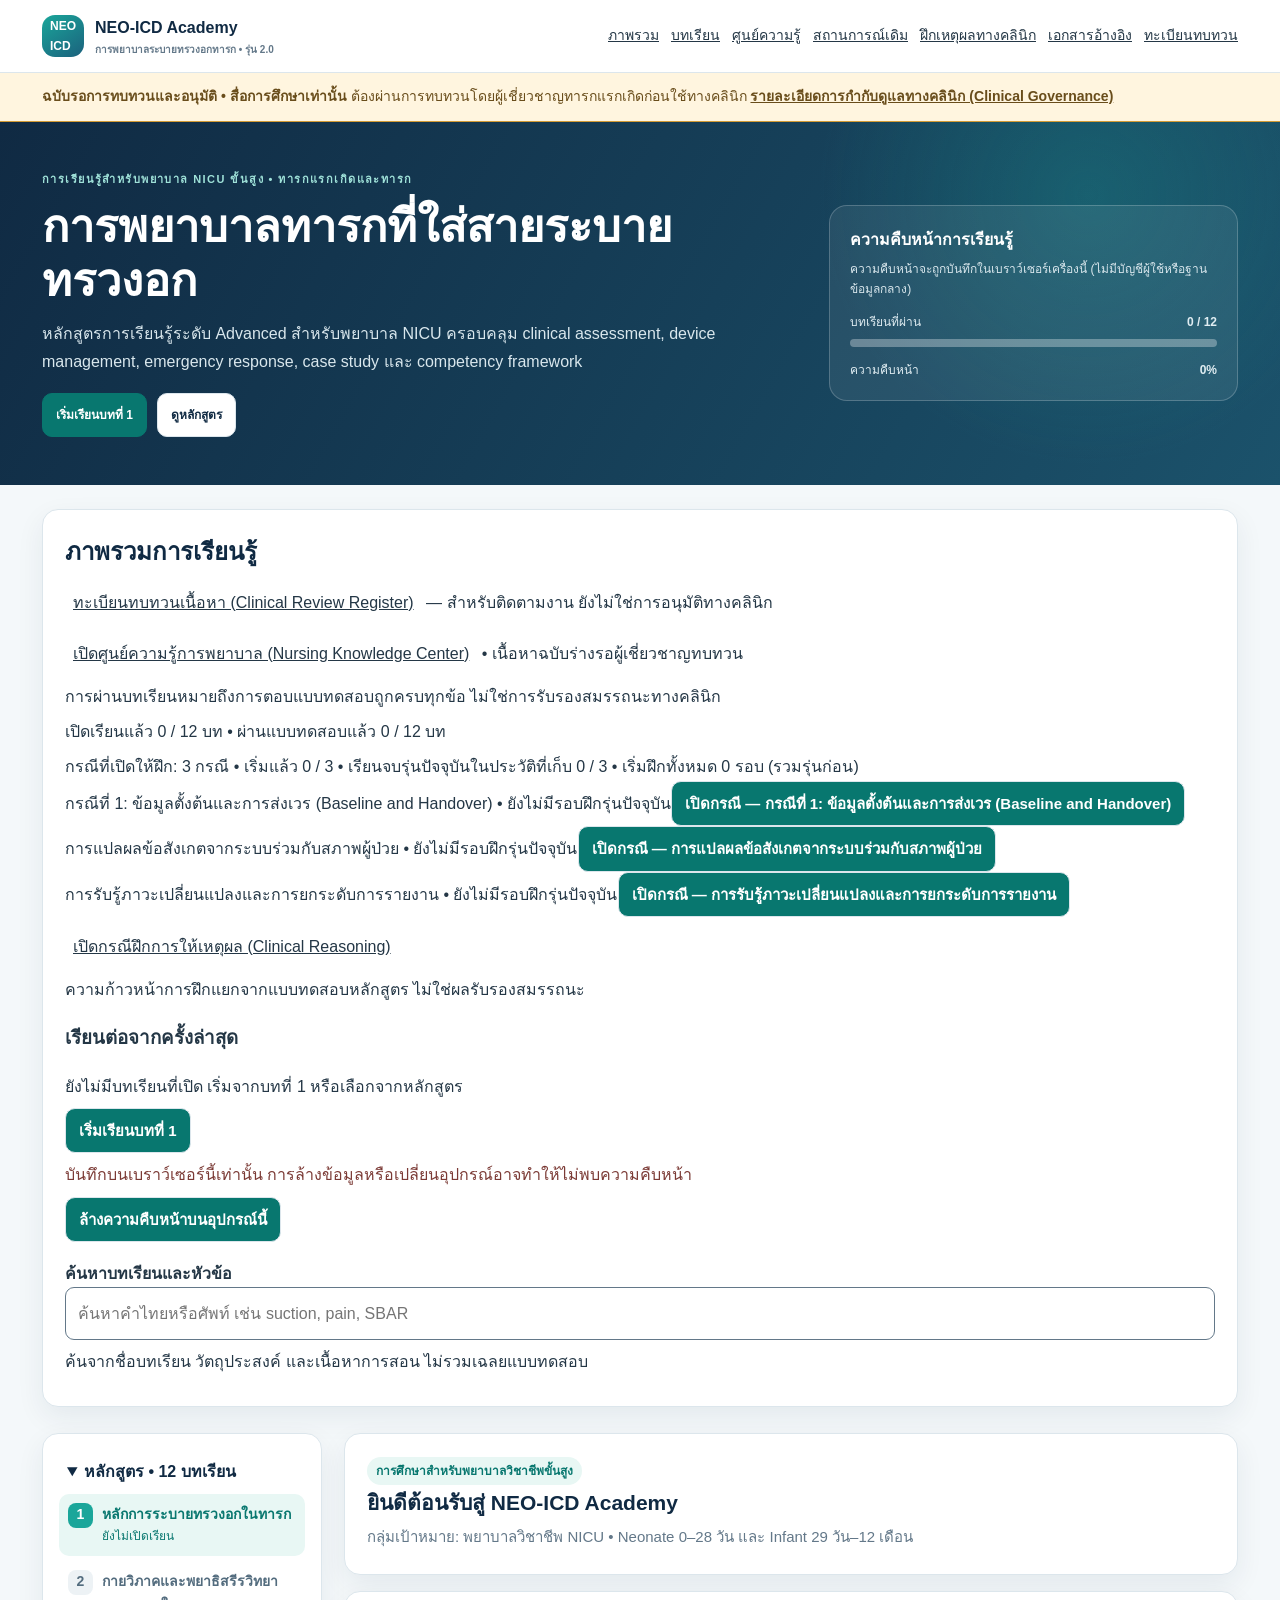
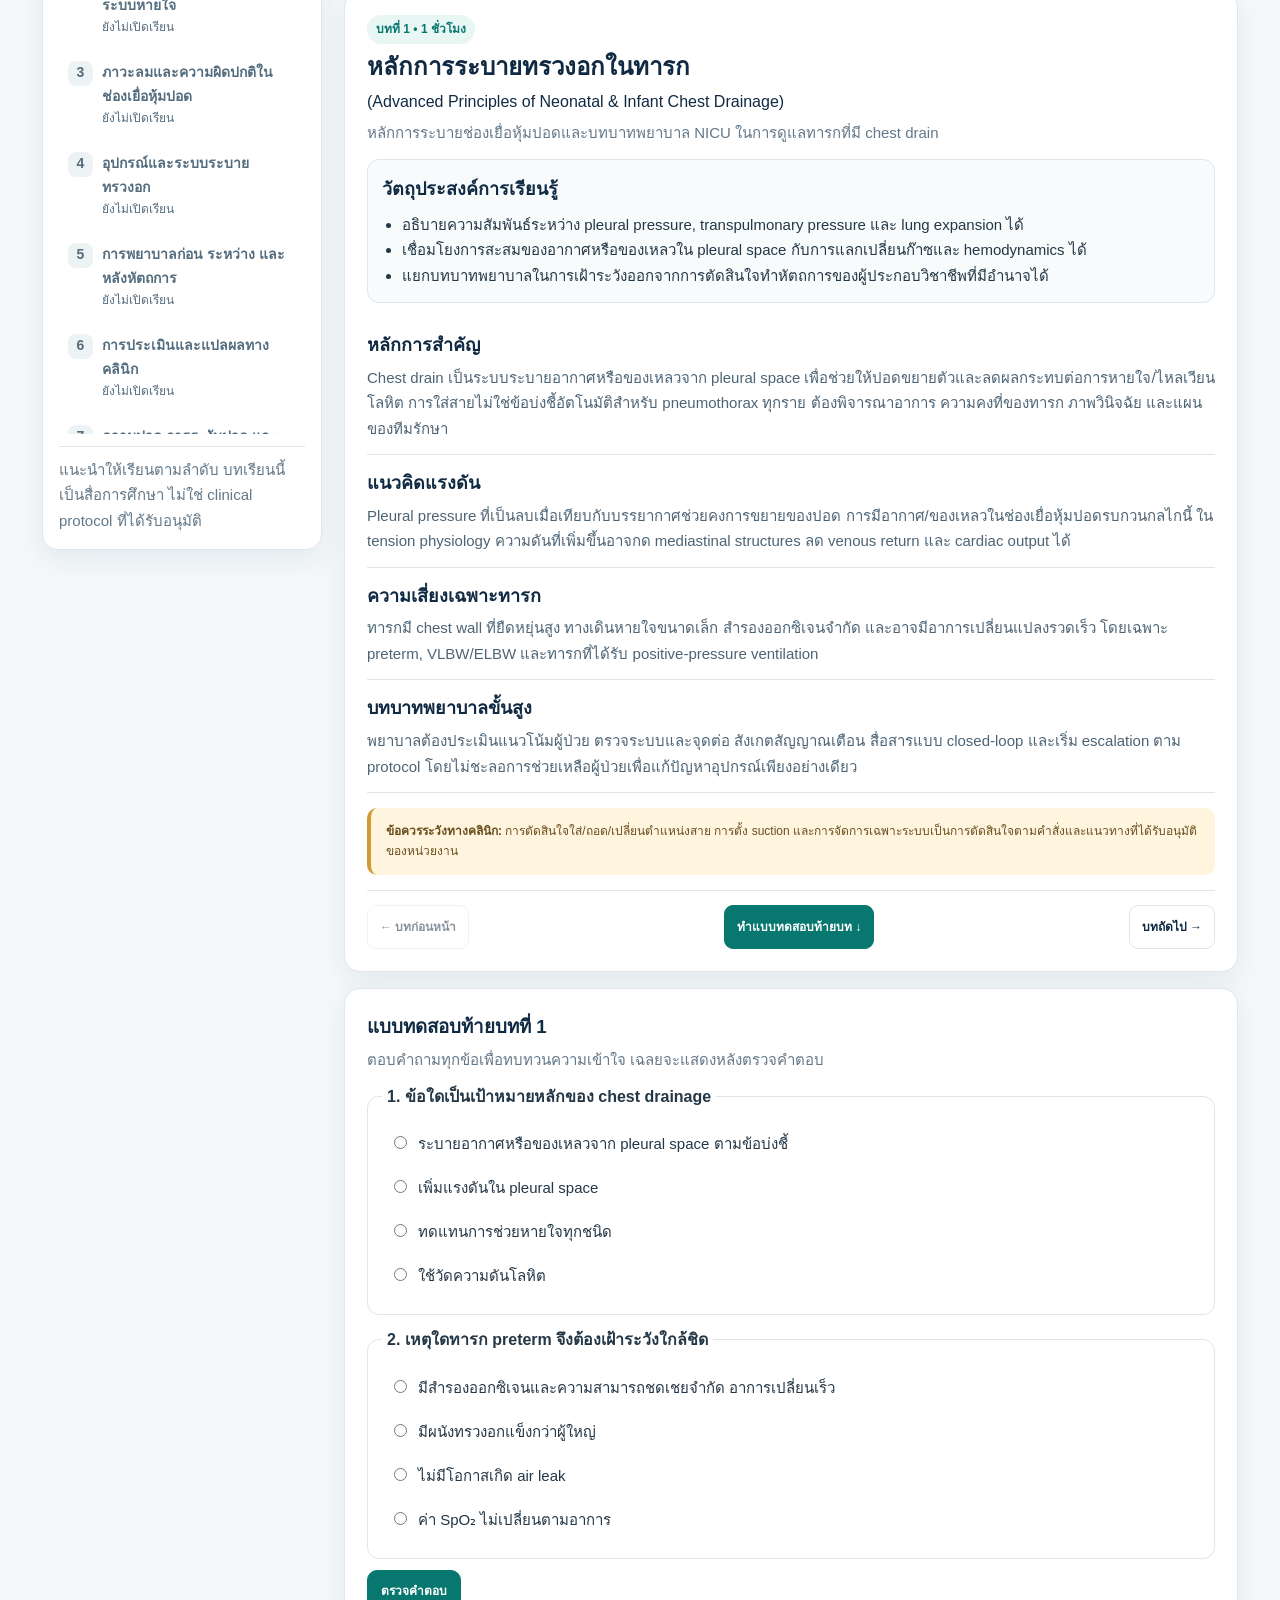
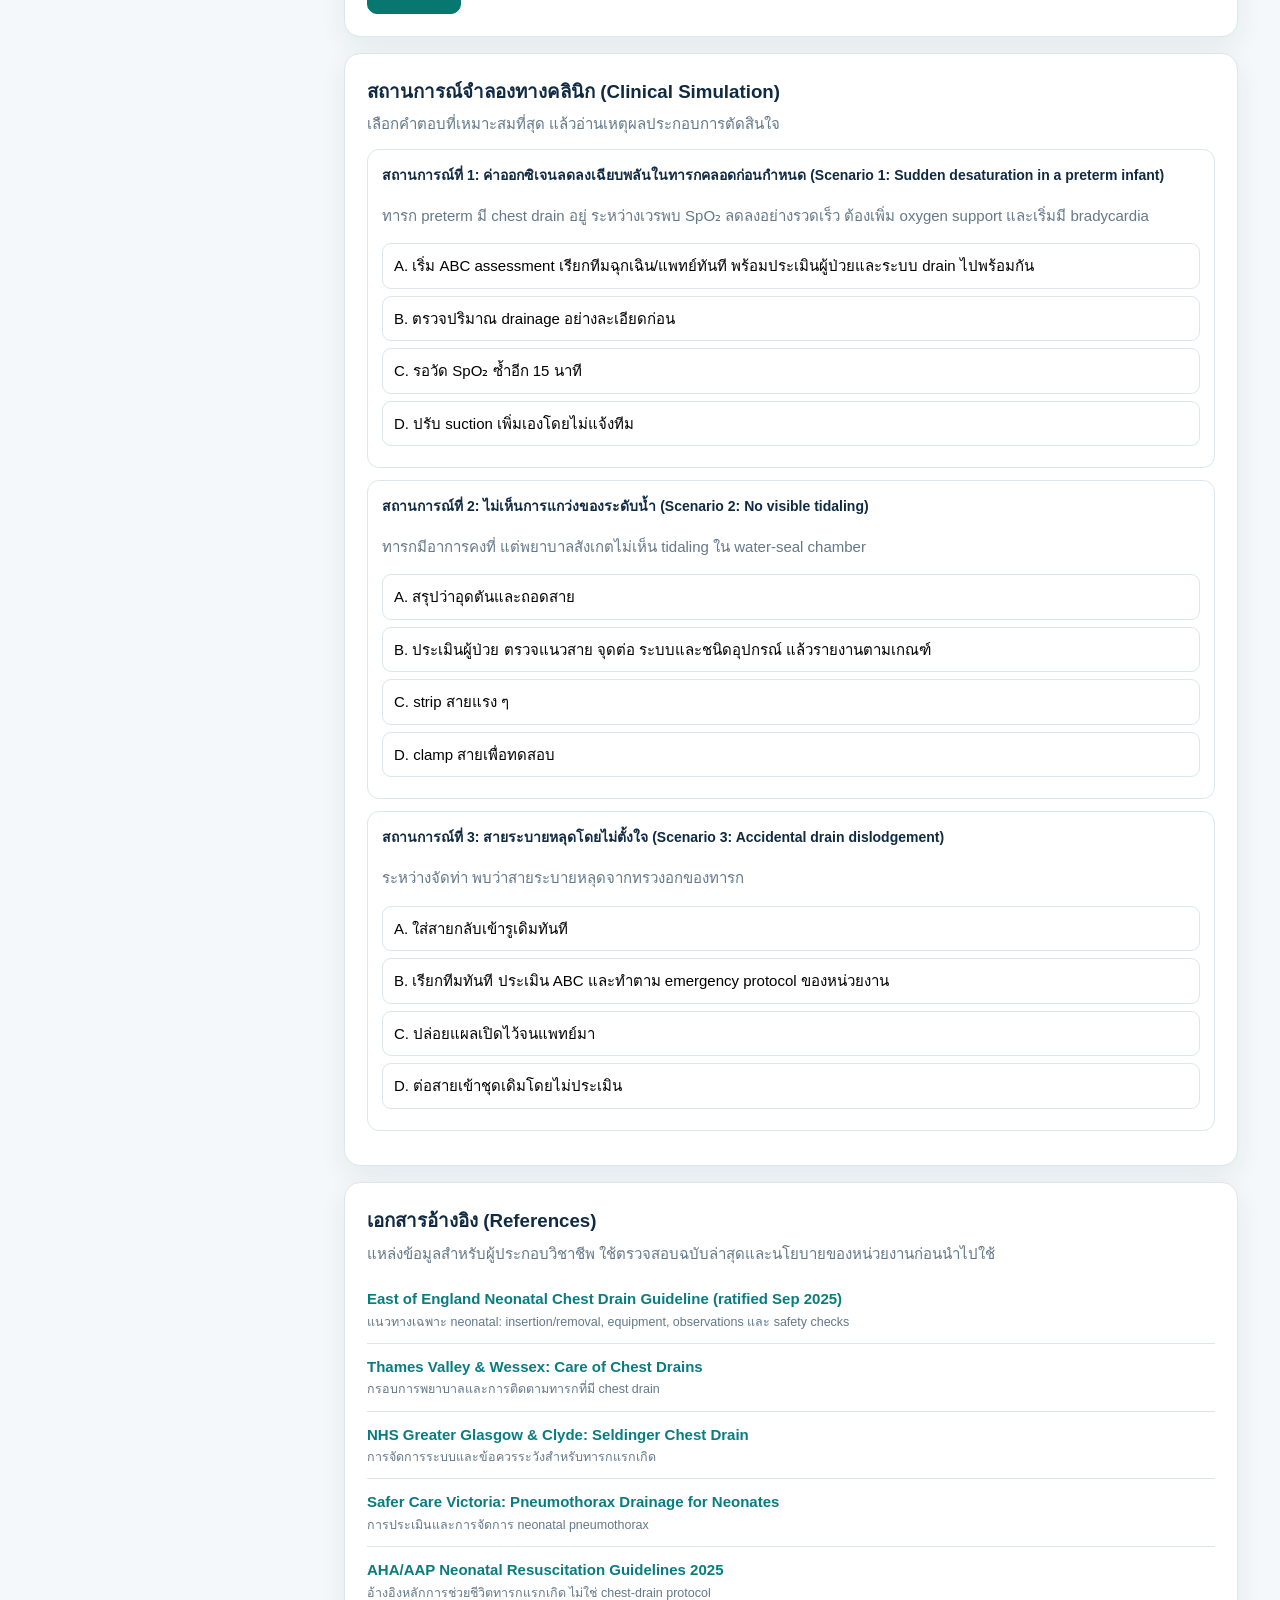
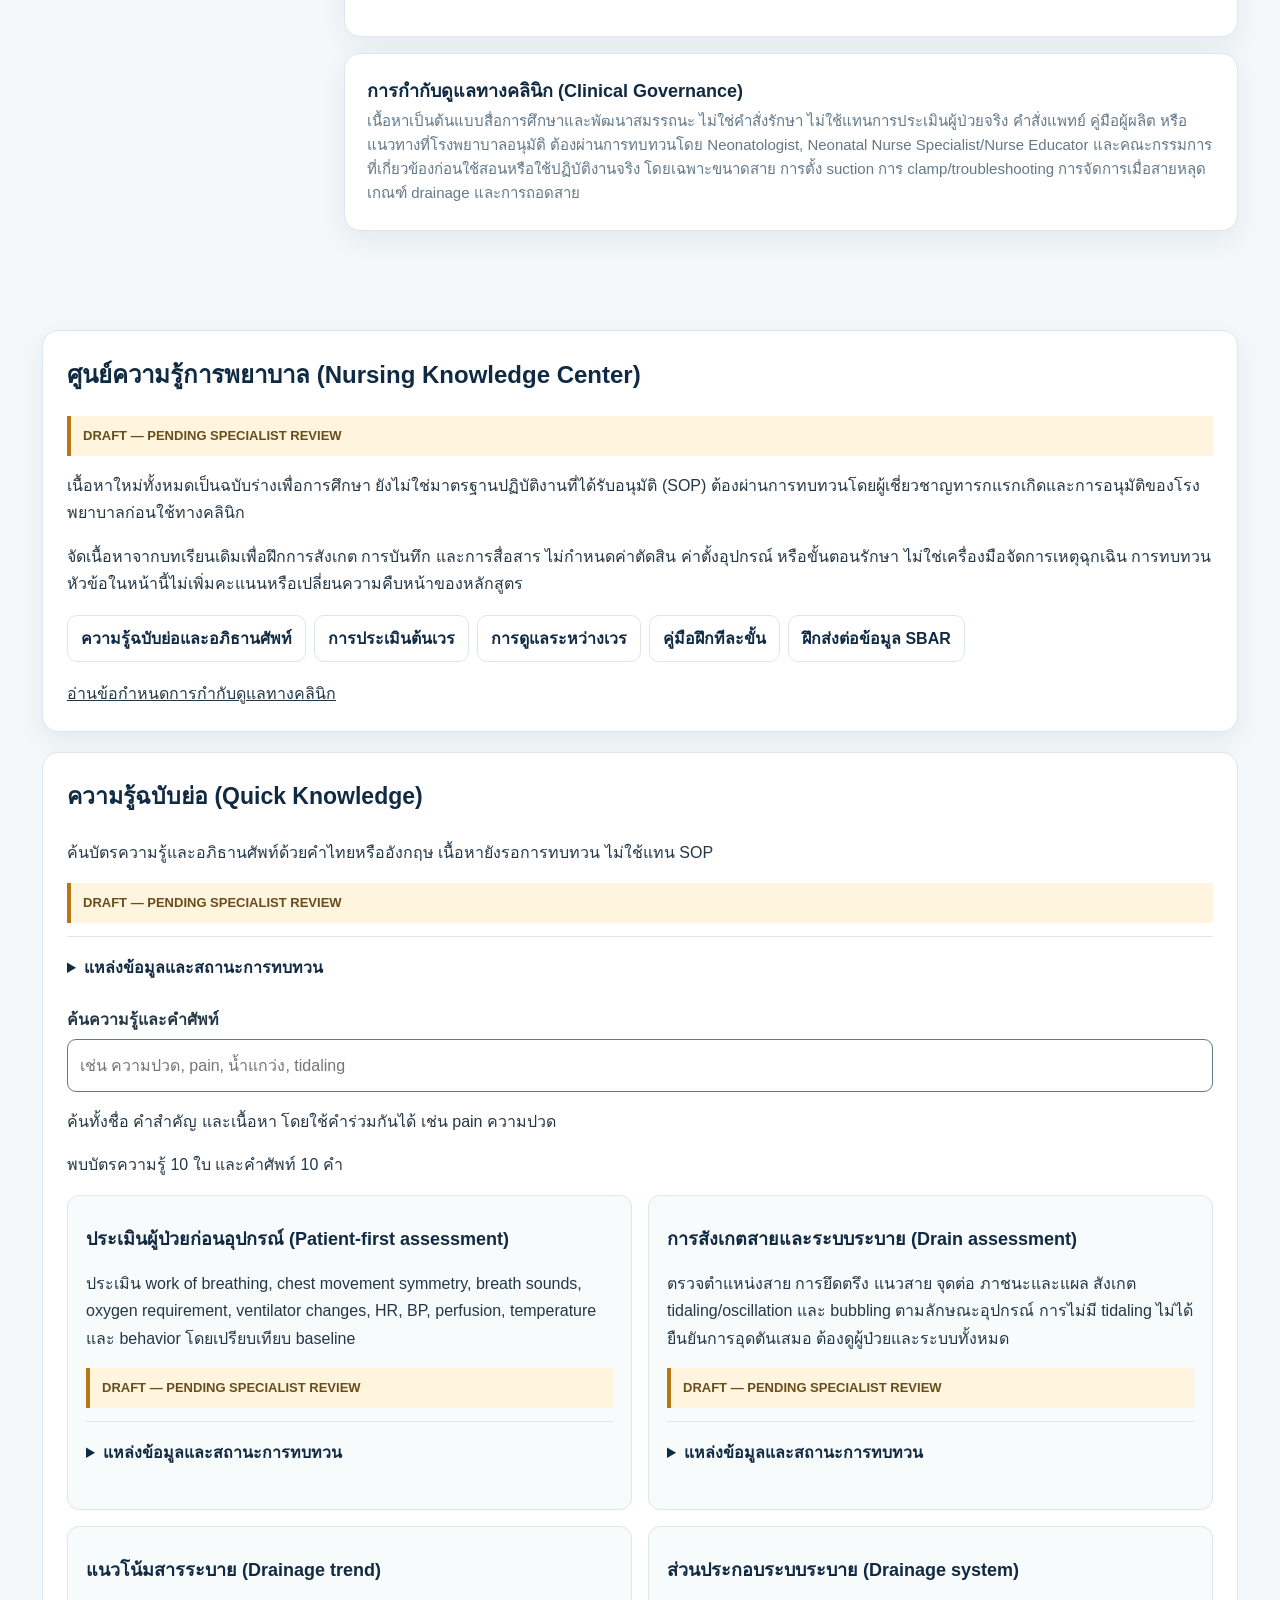
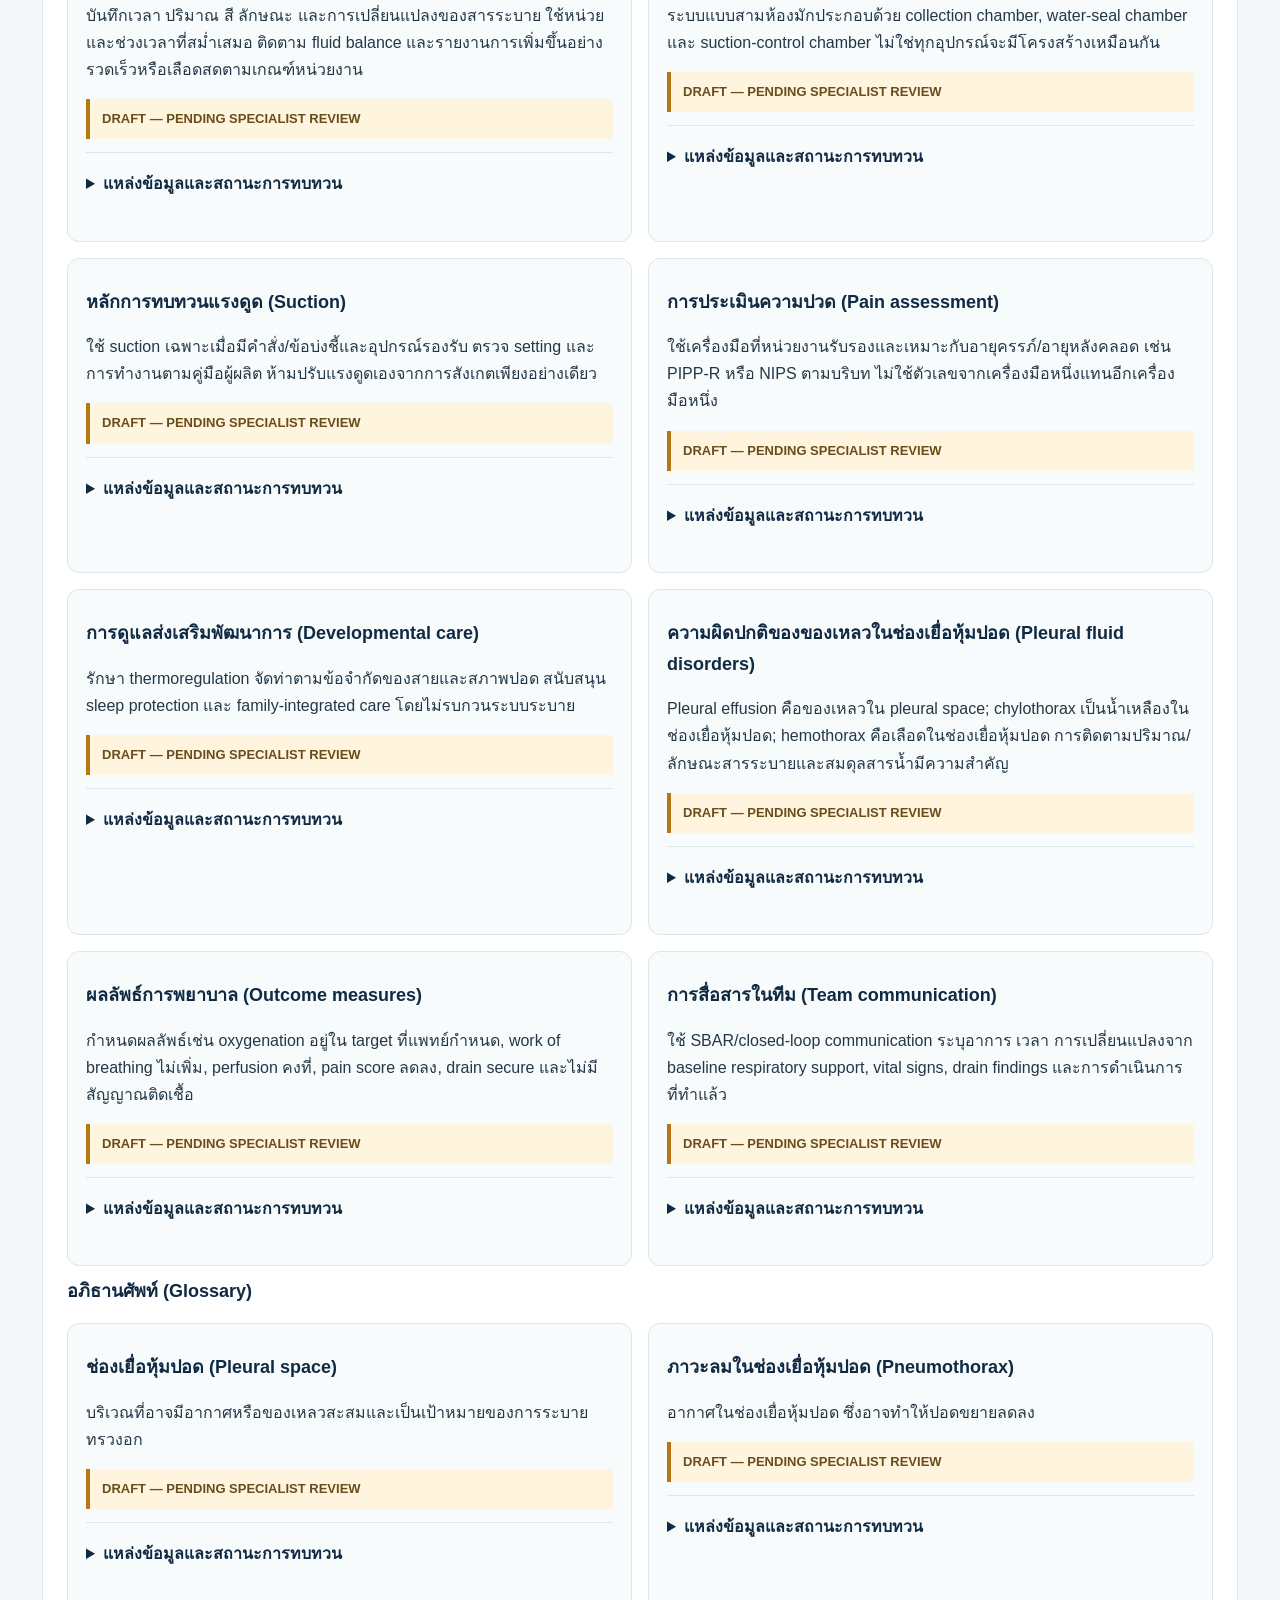
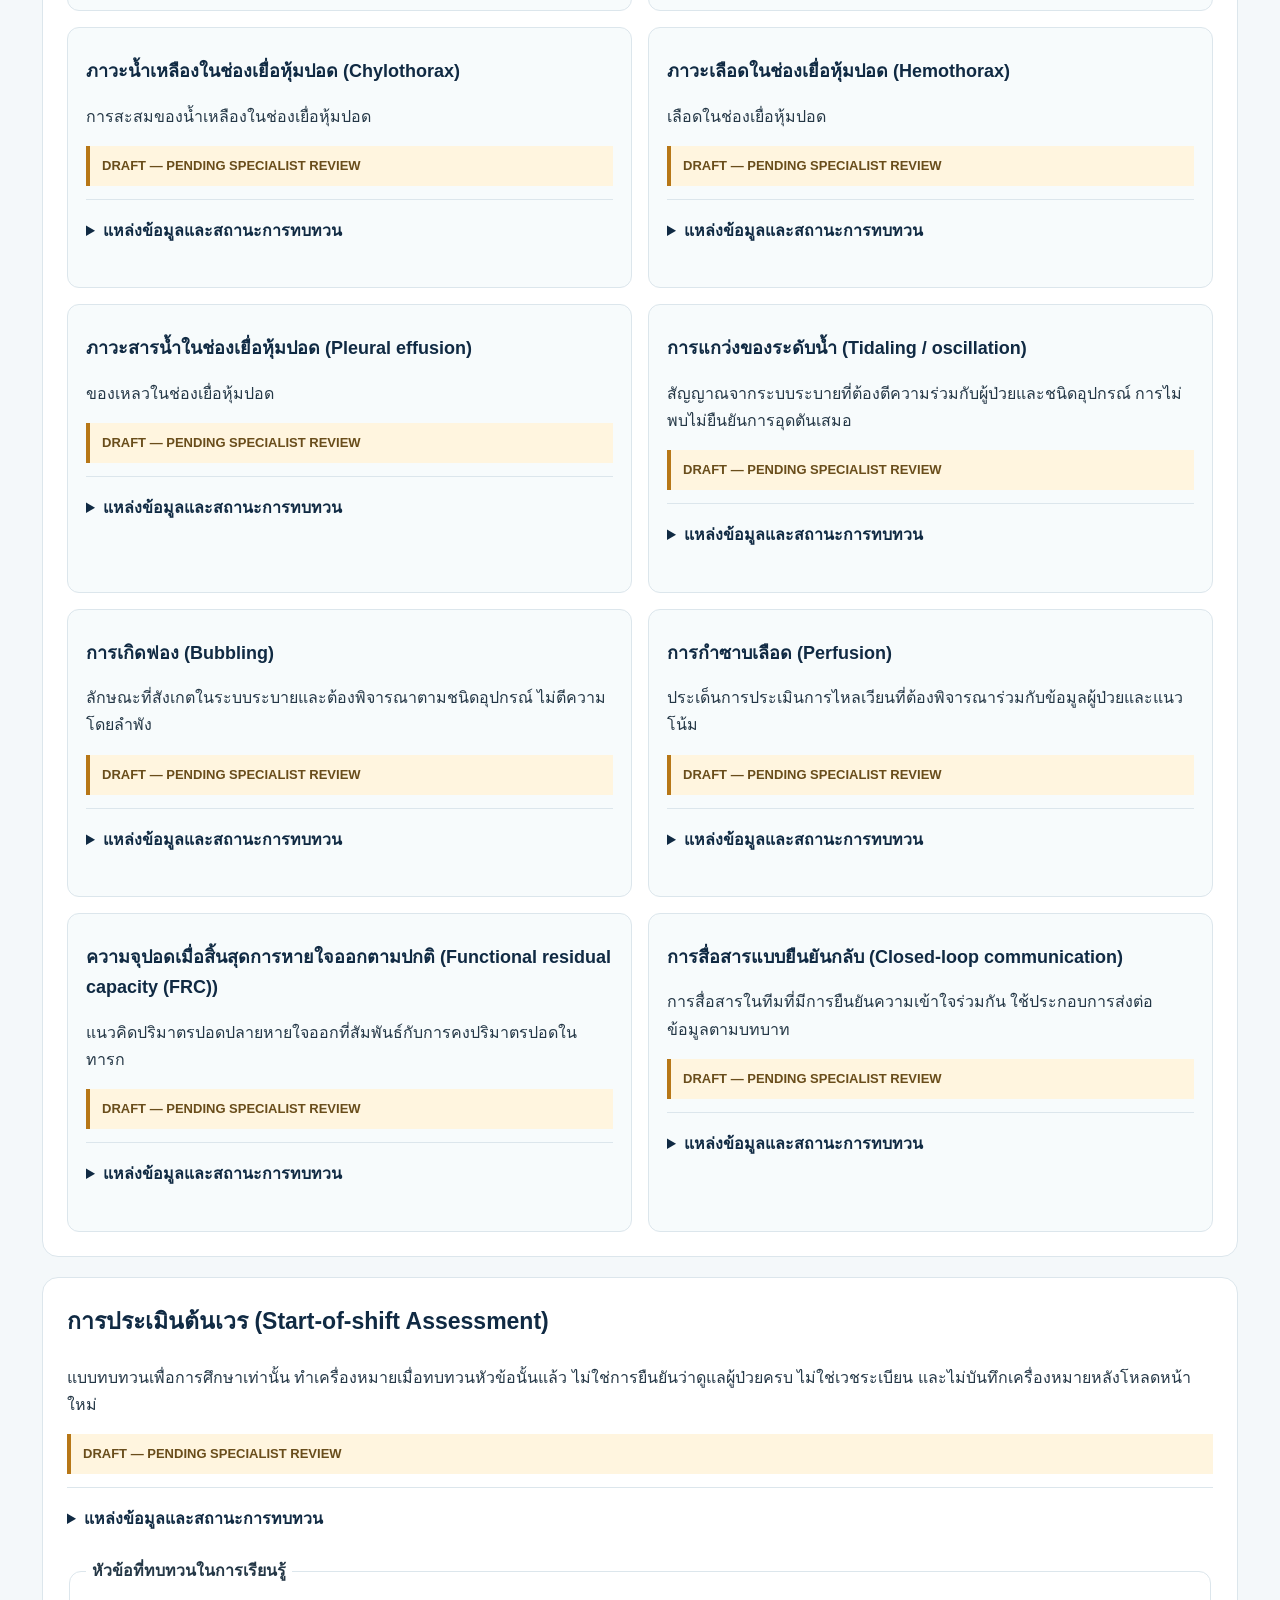
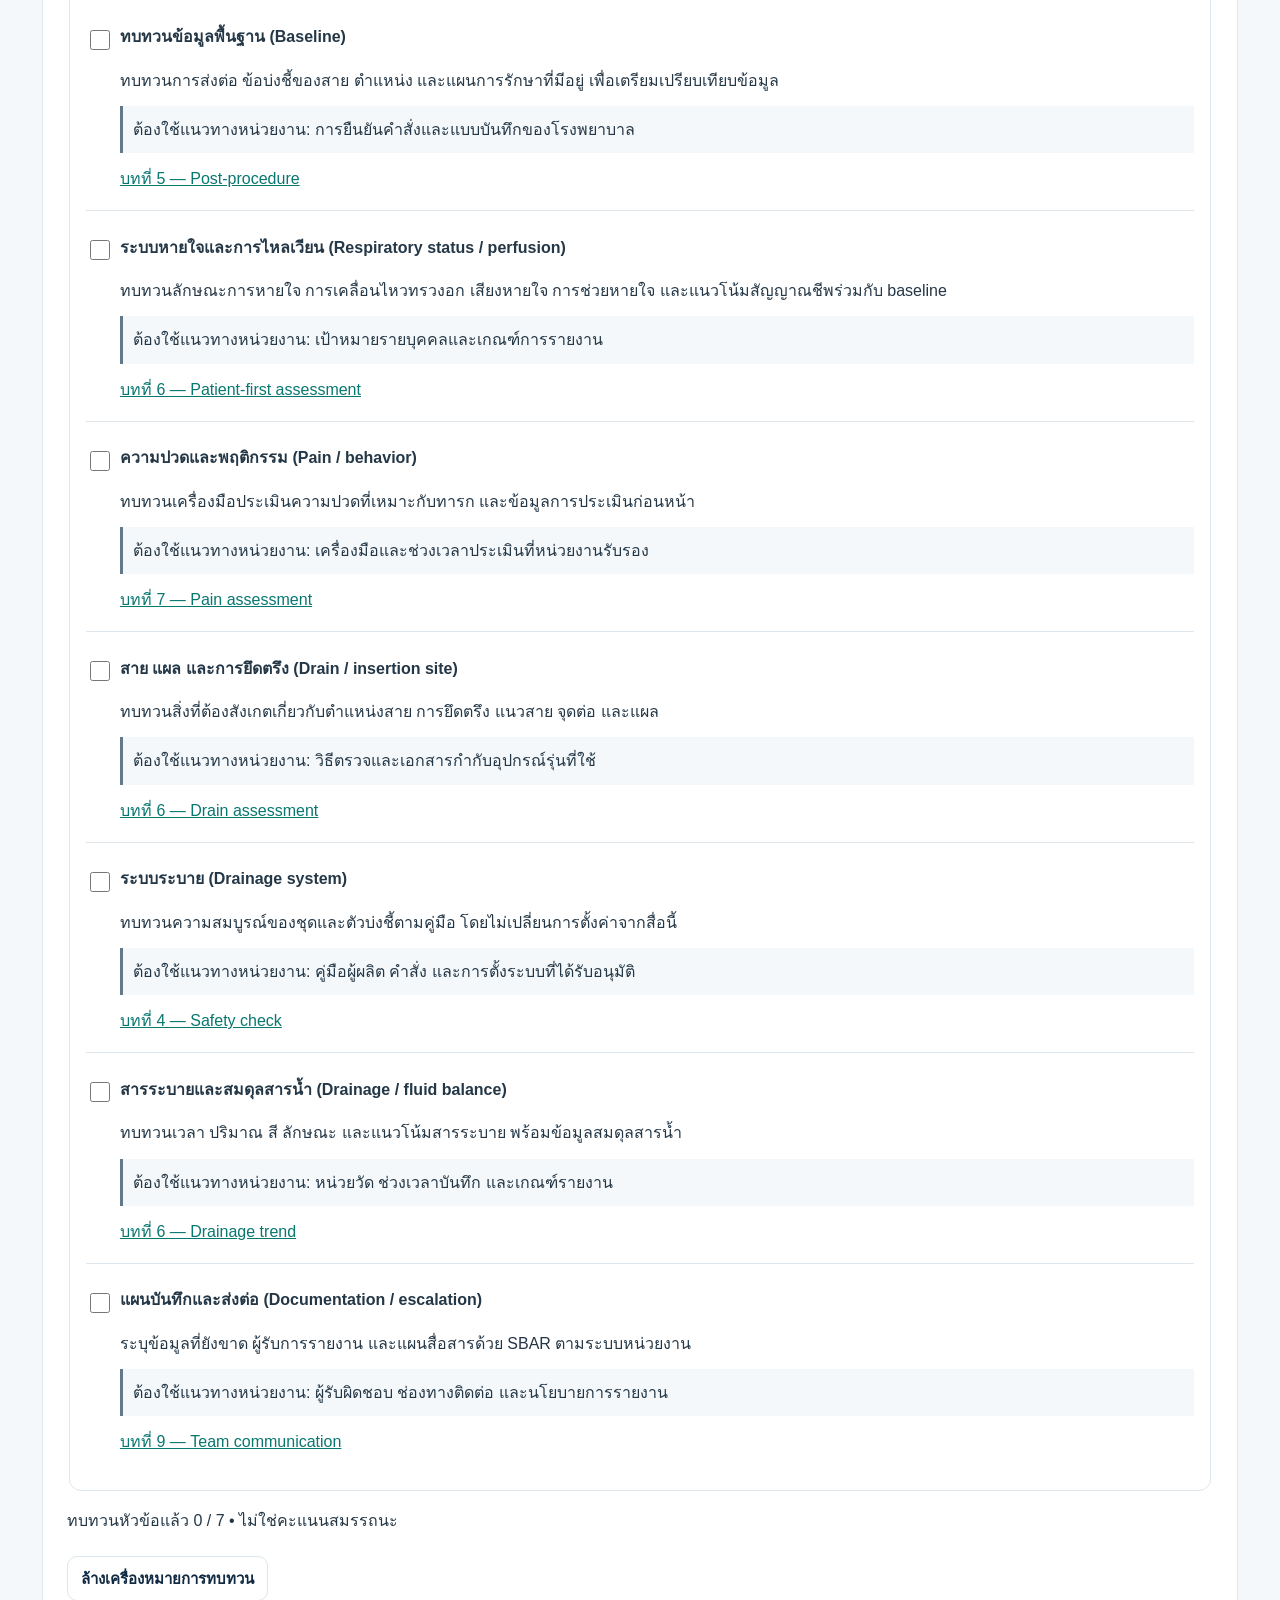
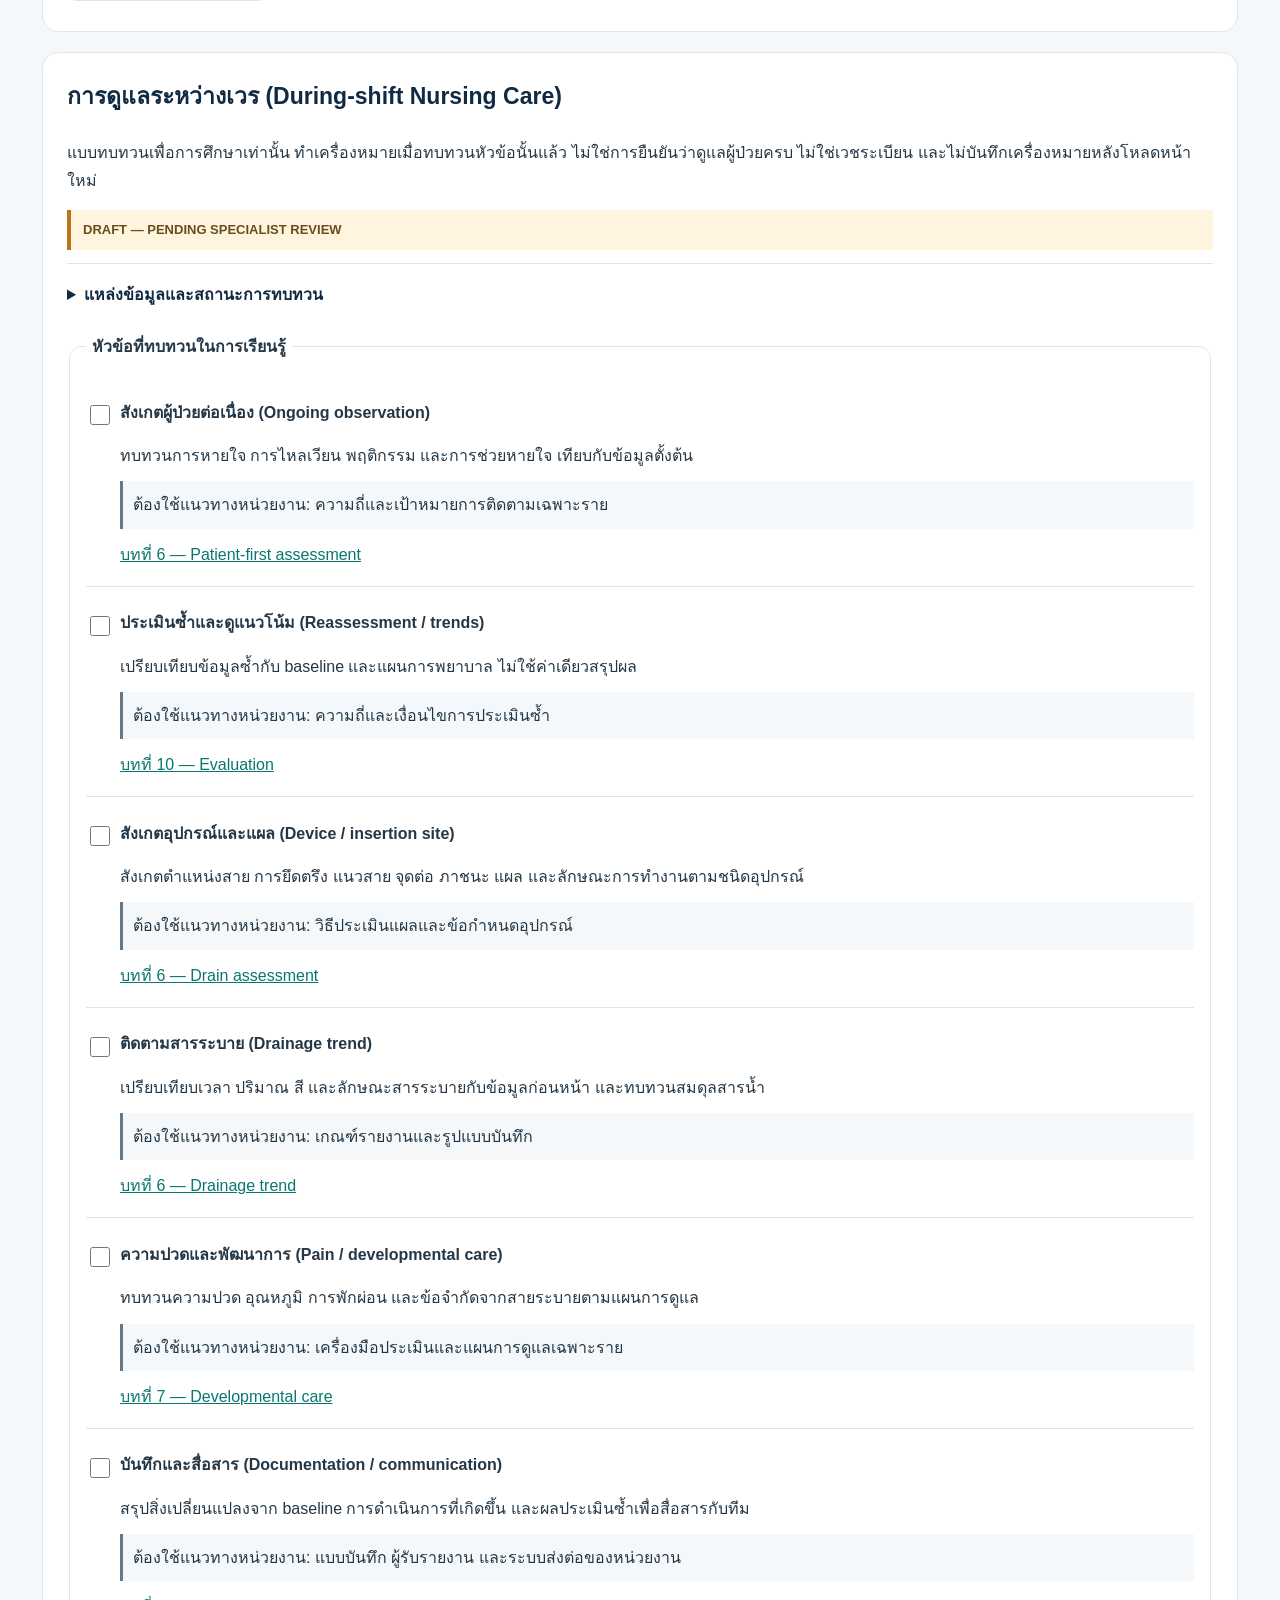
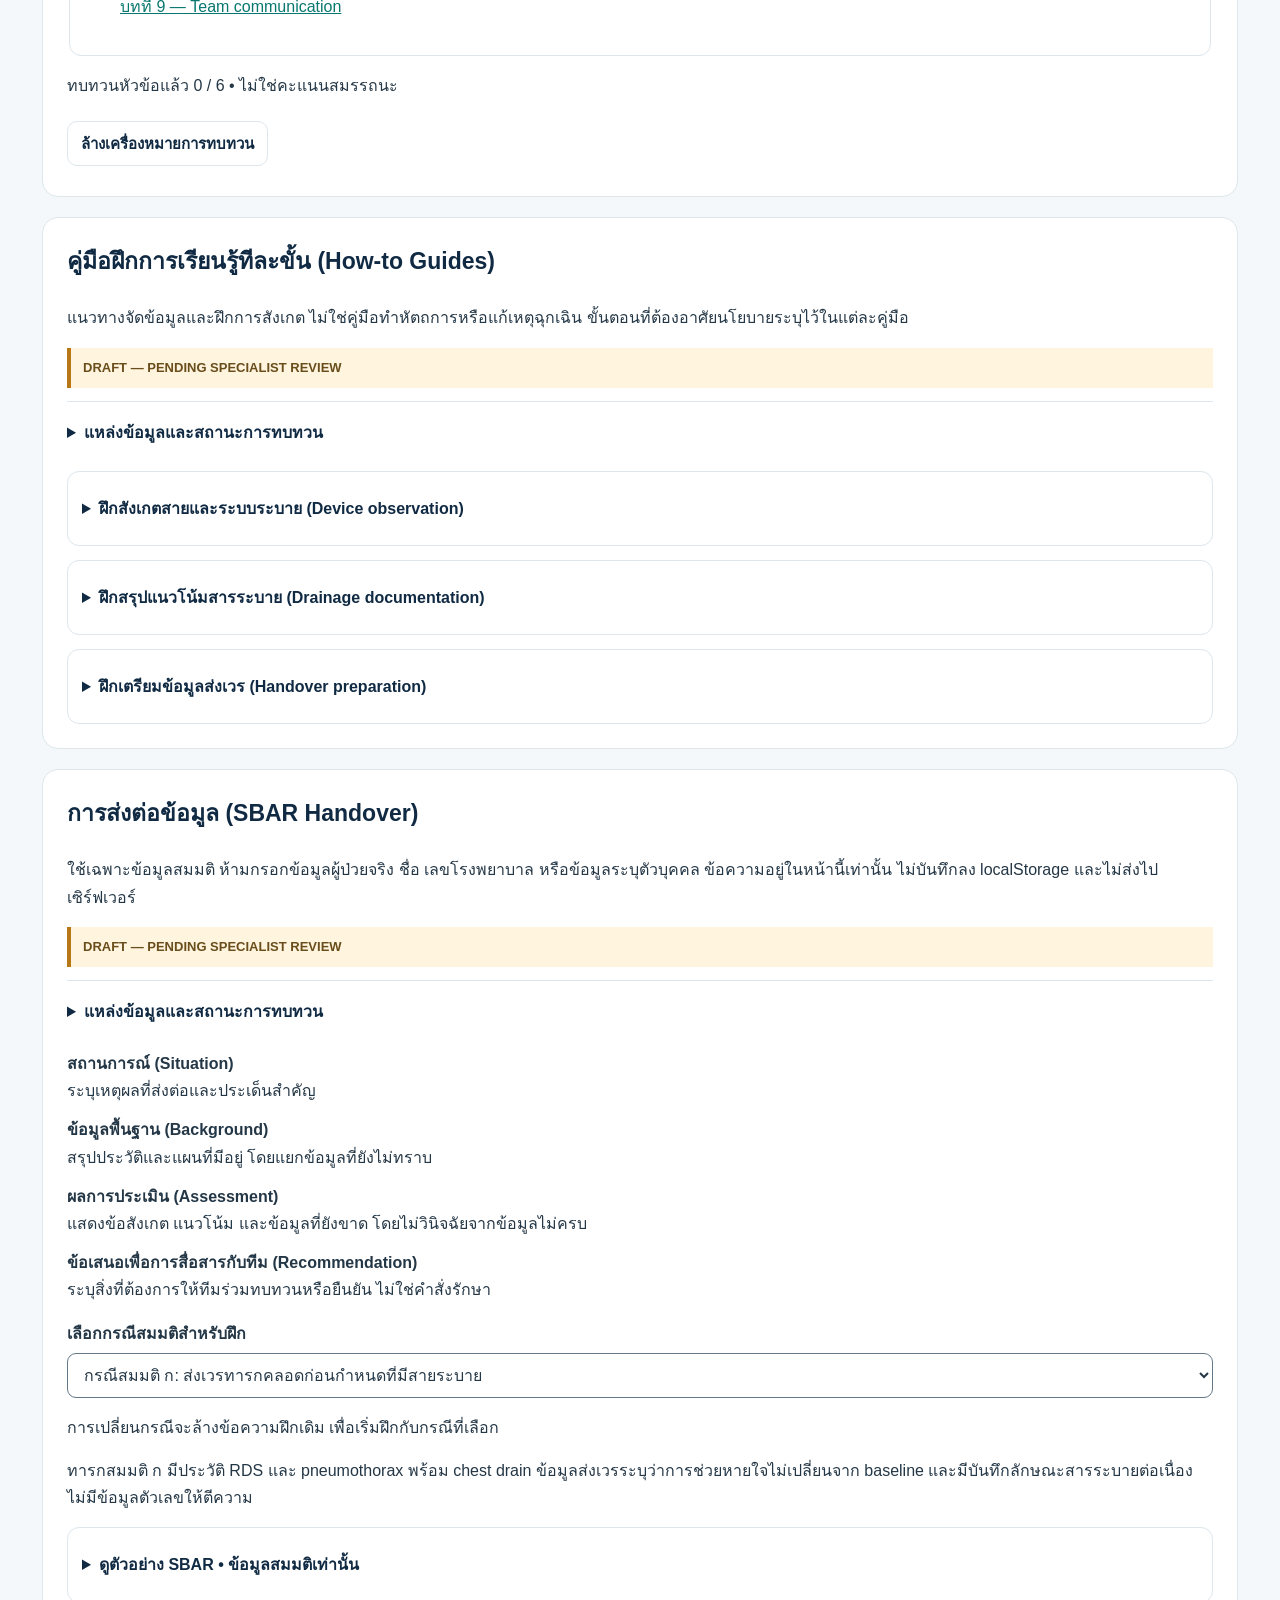
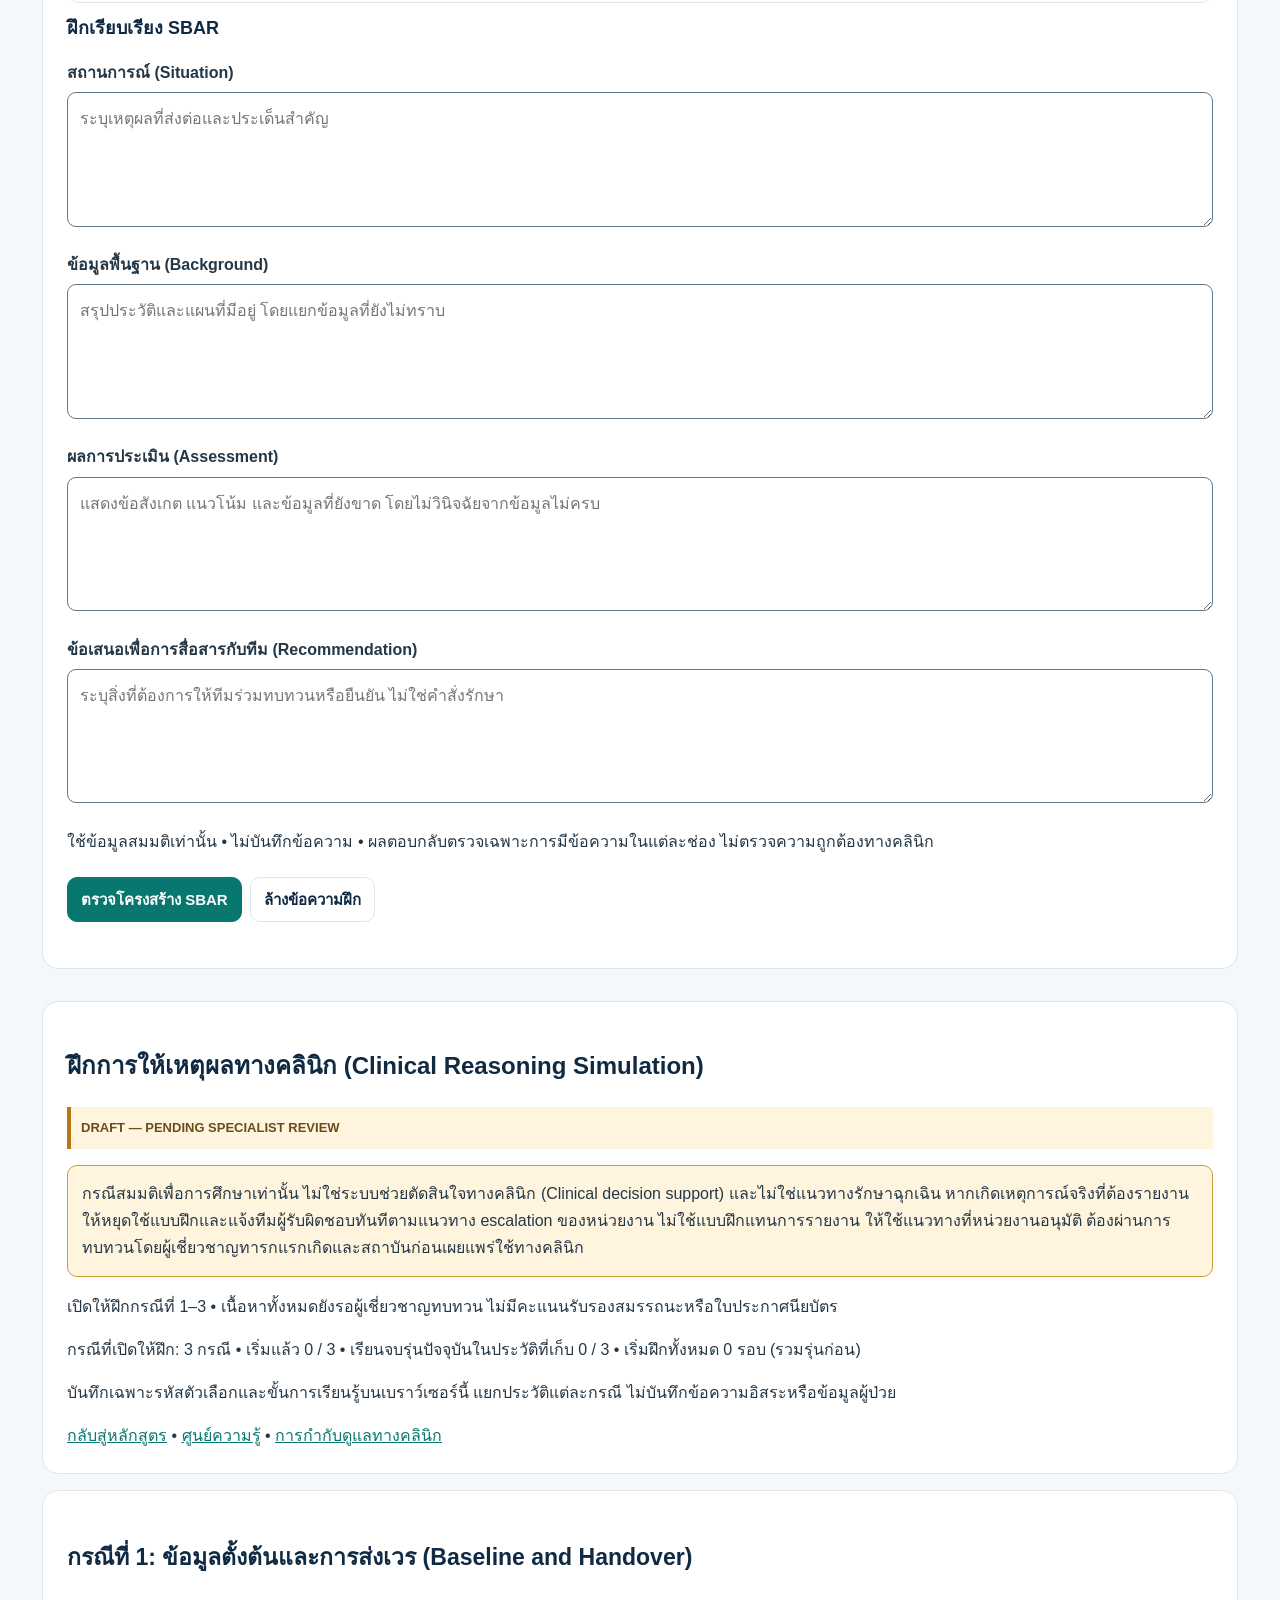
==== commit c1164a70: "Merge 49f6b0d5f6b6a4a9dfad2718351edb8ae9ca6c6d into fa7512a4d28c70a40b33507edddea1113f660587" ====
--- a/index.html
+++ b/index.html
@@ -6,12 +6,13 @@
 @media(max-width:850px){.side{padding:10px}.nav{grid-template-columns:1fr;max-height:360px}.layout{gap:16px}.hero{padding:26px 0}.hero-panel{padding:16px}.dashboard{margin-top:16px}}
 @media(max-width:560px){.top{min-height:60px}.top-links{gap:8px;font-size:13px}.top button{font-size:13px}.brand small{font-size:11px}.hero h1{font-size:27px}.dashboard{padding:16px}.actions button{flex:1;font-size:14px}.nav{grid-template-columns:1fr}.shell{overflow-wrap:anywhere}.hero-actions .btn{font-size:14px}}
 @media(prefers-reduced-motion:reduce){html{scroll-behavior:auto!important}*,*:before,*:after{animation:none!important;transition:none!important}}
-</style><link rel="stylesheet" href="knowledge-center.css"><link rel="stylesheet" href="simulation.css"></head><body><a class="skip" href="#lessonArea">ข้ามไปยังบทเรียน</a>
-<header><div class="shell top"><a class="brand" href="#top"><span class="logo">NEO<br>ICD</span><span>NEO-ICD Academy<small>การพยาบาลระบายทรวงอกทารก • รุ่น 2.0</small></span></a><nav class="top-links" aria-label="เมนูหลัก"><a href="#dashboard">ภาพรวม</a><a href="#course">บทเรียน</a><a href="#knowledge-center">ศูนย์ความรู้</a><a href="#cases">สถานการณ์เดิม</a><a href="#simulation">ฝึกเหตุผลทางคลินิก</a><a href="#references">เอกสารอ้างอิง</a></nav></div></header><section class="governance-banner" aria-label="สถานะการกำกับดูแลทางคลินิก"><div class="shell"><strong>ฉบับรอการทบทวนและอนุมัติ • สื่อการศึกษาเท่านั้น</strong> ต้องผ่านการทบทวนโดยผู้เชี่ยวชาญทารกแรกเกิดก่อนใช้ทางคลินิก <a href="#governance">รายละเอียดการกำกับดูแลทางคลินิก (Clinical Governance)</a></div></section>
+</style><link rel="stylesheet" href="knowledge-center.css"><link rel="stylesheet" href="simulation.css"><link rel="stylesheet" href="clinical-review.css"></head><body><a class="skip" href="#lessonArea">ข้ามไปยังบทเรียน</a>
+<header><div class="shell top"><a class="brand" href="#top"><span class="logo">NEO<br>ICD</span><span>NEO-ICD Academy<small>การพยาบาลระบายทรวงอกทารก • รุ่น 2.0</small></span></a><nav class="top-links" aria-label="เมนูหลัก"><a href="#dashboard">ภาพรวม</a><a href="#course">บทเรียน</a><a href="#knowledge-center">ศูนย์ความรู้</a><a href="#cases">สถานการณ์เดิม</a><a href="#simulation">ฝึกเหตุผลทางคลินิก</a><a href="#references">เอกสารอ้างอิง</a><a href="#clinical-review">ทะเบียนทบทวน</a></nav></div></header><section class="governance-banner" aria-label="สถานะการกำกับดูแลทางคลินิก"><div class="shell"><strong>ฉบับรอการทบทวนและอนุมัติ • สื่อการศึกษาเท่านั้น</strong> ต้องผ่านการทบทวนโดยผู้เชี่ยวชาญทารกแรกเกิดก่อนใช้ทางคลินิก <a href="#governance">รายละเอียดการกำกับดูแลทางคลินิก (Clinical Governance)</a></div></section>
 <section class="hero" id="top"><div class="shell hero-grid"><div><div class="eyebrow">การเรียนรู้สำหรับพยาบาล NICU ขั้นสูง • ทารกแรกเกิดและทารก</div><h1>การพยาบาลทารกที่ใส่สายระบายทรวงอก</h1><p>หลักสูตรการเรียนรู้ระดับ Advanced สำหรับพยาบาล NICU ครอบคลุม clinical assessment, device management, emergency response, case study และ competency framework</p><div class="hero-actions"><button class="btn primary" onclick="openModule(0)">เริ่มเรียนบทที่ 1</button><button class="btn light" onclick="document.getElementById('course').scrollIntoView({behavior:matchMedia('(prefers-reduced-motion: reduce)').matches?'auto':'smooth'})">ดูหลักสูตร</button></div></div><div class="hero-panel"><b>ความคืบหน้าการเรียนรู้</b><p>ความคืบหน้าจะถูกบันทึกในเบราว์เซอร์เครื่องนี้ (ไม่มีบัญชีผู้ใช้หรือฐานข้อมูลกลาง)</p><div class="stat"><span>บทเรียนที่ผ่าน</span><b id="progressText">0 / 12</b></div><div class="bar" id="progressMeter" role="progressbar" aria-label="สัดส่วนบทเรียนที่ผ่านแบบทดสอบ" aria-valuemin="0" aria-valuemax="100" aria-valuenow="0"><span id="progressBar"></span></div><div class="stat"><span>ความคืบหน้า</span><b id="doneText">0%</b></div></div></div></section>
-<section class="shell" id="dashboard" aria-labelledby="dashboardTitle"><div class="panel dashboard"><h2 id="dashboardTitle">ภาพรวมการเรียนรู้</h2><p><a href="#knowledge-center">เปิดศูนย์ความรู้การพยาบาล (Nursing Knowledge Center)</a> • เนื้อหาฉบับร่างรอผู้เชี่ยวชาญทบทวน</p><p>การผ่านบทเรียนหมายถึงการตอบแบบทดสอบถูกครบทุกข้อ ไม่ใช่การรับรองสมรรถนะทางคลินิก</p><p id="learningSummary"></p><div aria-label="สรุปความก้าวหน้าการฝึก"><p id="simulationSummary">ยังไม่ได้โหลดข้อมูลการฝึก</p><a href="#simulation">เปิดกรณีฝึกการให้เหตุผล (Clinical Reasoning)</a><p>ความก้าวหน้าการฝึกแยกจากแบบทดสอบหลักสูตร ไม่ใช่ผลรับรองสมรรถนะ</p></div><h3>เรียนต่อจากครั้งล่าสุด</h3><p id="continueText"></p><button class="btn" id="continueButton" onclick="continueLearning()">เริ่มเรียน</button><p id="lastScore"></p><p id="storageNotice" class="storage-notice" role="status"></p><button class="btn" onclick="resetProgress()">ล้างความคืบหน้าบนอุปกรณ์นี้</button><label class="search-label" for="courseSearch">ค้นหาบทเรียนและหัวข้อ</label><input id="courseSearch" class="search-box" type="search" placeholder="ค้นหาคำไทยหรือศัพท์ เช่น suction, pain, SBAR" aria-describedby="searchHelp" oninput="searchCourse(this.value)"><p id="searchHelp">ค้นจากชื่อบทเรียน วัตถุประสงค์ และเนื้อหาการสอน ไม่รวมเฉลยแบบทดสอบ</p><p id="searchCount" role="status"></p><div id="searchResults" class="search-results"></div></div></section><div class="shell layout" id="course"><aside class="side"><details id="curriculumDetails" open><summary class="curriculum-toggle">หลักสูตร • 12 บทเรียน</summary><nav class="nav" id="nav" aria-label="เลือกบทเรียน"></nav></details><small>แนะนำให้เรียนตามลำดับ บทเรียนนี้เป็นสื่อการศึกษา ไม่ใช่ clinical protocol ที่ได้รับอนุมัติ</small></aside><main><section class="panel welcome"><span class="tag">การศึกษาสำหรับพยาบาลวิชาชีพขั้นสูง</span><h2>ยินดีต้อนรับสู่ NEO-ICD Academy</h2><p>กลุ่มเป้าหมาย: พยาบาลวิชาชีพ NICU • Neonate 0–28 วัน และ Infant 29 วัน–12 เดือน</p></section><div id="lessonArea" tabindex="-1" aria-label="เนื้อหาบทเรียน"></div><section class="panel cases" id="cases"><h3>สถานการณ์จำลองทางคลินิก (Clinical Simulation)</h3><p class="muted">เลือกคำตอบที่เหมาะสมที่สุด แล้วอ่านเหตุผลประกอบการตัดสินใจ</p><div id="caseArea"></div></section><section class="panel refs" id="references"><h3>เอกสารอ้างอิง (References)</h3><p class="muted">แหล่งข้อมูลสำหรับผู้ประกอบวิชาชีพ ใช้ตรวจสอบฉบับล่าสุดและนโยบายของหน่วยงานก่อนนำไปใช้</p><div class="refrow"><a href="https://eoeneonatalpccsicnetwork.nhs.uk/wp-content/uploads/2022/01/Chest-Drain-Guideline.pdf" target="_blank" rel="noopener">East of England Neonatal Chest Drain Guideline (ratified Sep 2025)</a><small>แนวทางเฉพาะ neonatal: insertion/removal, equipment, observations และ safety checks</small></div><div class="refrow"><a href="https://neonatalnetworkssoutheast.nhs.uk/professionals/guidelines/tvw-guidelines/care-of-chest-drains/" target="_blank" rel="noopener">Thames Valley & Wessex: Care of Chest Drains</a><small>กรอบการพยาบาลและการติดตามทารกที่มี chest drain</small></div><div class="refrow"><a href="https://www.rightdecisions.scot.nhs.uk/shared-content/ggc-clinical-guidelines/neonatology/seldinger-chest-drain-insertion-and-management-1056/" target="_blank" rel="noopener">NHS Greater Glasgow & Clyde: Seldinger Chest Drain</a><small>การจัดการระบบและข้อควรระวังสำหรับทารกแรกเกิด</small></div><div class="refrow"><a href="https://www.safercare.vic.gov.au/best-practice-improvement/clinical-guidance/neonatal/pneumothorax-drainage-for-neonates" target="_blank" rel="noopener">Safer Care Victoria: Pneumothorax Drainage for Neonates</a><small>การประเมินและการจัดการ neonatal pneumothorax</small></div><div class="refrow"><a href="https://publications.aap.org/pediatrics/article/157/1/e2025074352/205237/Part-5-Neonatal-Resuscitation-2025-American-Heart" target="_blank" rel="noopener">AHA/AAP Neonatal Resuscitation Guidelines 2025</a><small>อ้างอิงหลักการช่วยชีวิตทารกแรกเกิด ไม่ใช่ chest-drain protocol</small></div></section><section class="panel welcome"><h3 id="governance" style="margin:0;color:var(--navy);font-size:18px">การกำกับดูแลทางคลินิก (Clinical Governance)</h3><p class="disclaimer">เนื้อหาเป็นต้นแบบสื่อการศึกษาและพัฒนาสมรรถนะ ไม่ใช่คำสั่งรักษา ไม่ใช้แทนการประเมินผู้ป่วยจริง คำสั่งแพทย์ คู่มือผู้ผลิต หรือแนวทางที่โรงพยาบาลอนุมัติ ต้องผ่านการทบทวนโดย Neonatologist, Neonatal Nurse Specialist/Nurse Educator และคณะกรรมการที่เกี่ยวข้องก่อนใช้สอนหรือใช้ปฏิบัติงานจริง โดยเฉพาะขนาดสาย การตั้ง suction การ clamp/troubleshooting การจัดการเมื่อสายหลุด เกณฑ์ drainage และการถอดสาย</p></section></main></div>
+<section class="shell" id="dashboard" aria-labelledby="dashboardTitle"><div class="panel dashboard"><h2 id="dashboardTitle">ภาพรวมการเรียนรู้</h2><p><a href="#clinical-review">ทะเบียนทบทวนเนื้อหา (Clinical Review Register)</a> — สำหรับติดตามงาน ยังไม่ใช่การอนุมัติทางคลินิก</p><p><a href="#knowledge-center">เปิดศูนย์ความรู้การพยาบาล (Nursing Knowledge Center)</a> • เนื้อหาฉบับร่างรอผู้เชี่ยวชาญทบทวน</p><p>การผ่านบทเรียนหมายถึงการตอบแบบทดสอบถูกครบทุกข้อ ไม่ใช่การรับรองสมรรถนะทางคลินิก</p><p id="learningSummary"></p><div aria-label="สรุปความก้าวหน้าการฝึก"><p id="simulationSummary">ยังไม่ได้โหลดข้อมูลการฝึก</p><a href="#simulation">เปิดกรณีฝึกการให้เหตุผล (Clinical Reasoning)</a><p>ความก้าวหน้าการฝึกแยกจากแบบทดสอบหลักสูตร ไม่ใช่ผลรับรองสมรรถนะ</p></div><h3>เรียนต่อจากครั้งล่าสุด</h3><p id="continueText"></p><button class="btn" id="continueButton" onclick="continueLearning()">เริ่มเรียน</button><p id="lastScore"></p><p id="storageNotice" class="storage-notice" role="status"></p><button class="btn" onclick="resetProgress()">ล้างความคืบหน้าบนอุปกรณ์นี้</button><label class="search-label" for="courseSearch">ค้นหาบทเรียนและหัวข้อ</label><input id="courseSearch" class="search-box" type="search" placeholder="ค้นหาคำไทยหรือศัพท์ เช่น suction, pain, SBAR" aria-describedby="searchHelp" oninput="searchCourse(this.value)"><p id="searchHelp">ค้นจากชื่อบทเรียน วัตถุประสงค์ และเนื้อหาการสอน ไม่รวมเฉลยแบบทดสอบ</p><p id="searchCount" role="status"></p><div id="searchResults" class="search-results"></div></div></section><div class="shell layout" id="course"><aside class="side"><details id="curriculumDetails" open><summary class="curriculum-toggle">หลักสูตร • 12 บทเรียน</summary><nav class="nav" id="nav" aria-label="เลือกบทเรียน"></nav></details><small>แนะนำให้เรียนตามลำดับ บทเรียนนี้เป็นสื่อการศึกษา ไม่ใช่ clinical protocol ที่ได้รับอนุมัติ</small></aside><main><section class="panel welcome"><span class="tag">การศึกษาสำหรับพยาบาลวิชาชีพขั้นสูง</span><h2>ยินดีต้อนรับสู่ NEO-ICD Academy</h2><p>กลุ่มเป้าหมาย: พยาบาลวิชาชีพ NICU • Neonate 0–28 วัน และ Infant 29 วัน–12 เดือน</p></section><div id="lessonArea" tabindex="-1" aria-label="เนื้อหาบทเรียน"></div><section class="panel cases" id="cases"><h3>สถานการณ์จำลองทางคลินิก (Clinical Simulation)</h3><p class="muted">เลือกคำตอบที่เหมาะสมที่สุด แล้วอ่านเหตุผลประกอบการตัดสินใจ</p><div id="caseArea"></div></section><section class="panel refs" id="references"><h3>เอกสารอ้างอิง (References)</h3><p class="muted">แหล่งข้อมูลสำหรับผู้ประกอบวิชาชีพ ใช้ตรวจสอบฉบับล่าสุดและนโยบายของหน่วยงานก่อนนำไปใช้</p><div class="refrow"><a href="https://eoeneonatalpccsicnetwork.nhs.uk/wp-content/uploads/2022/01/Chest-Drain-Guideline.pdf" target="_blank" rel="noopener">East of England Neonatal Chest Drain Guideline (ratified Sep 2025)</a><small>แนวทางเฉพาะ neonatal: insertion/removal, equipment, observations และ safety checks</small></div><div class="refrow"><a href="https://neonatalnetworkssoutheast.nhs.uk/professionals/guidelines/tvw-guidelines/care-of-chest-drains/" target="_blank" rel="noopener">Thames Valley & Wessex: Care of Chest Drains</a><small>กรอบการพยาบาลและการติดตามทารกที่มี chest drain</small></div><div class="refrow"><a href="https://www.rightdecisions.scot.nhs.uk/shared-content/ggc-clinical-guidelines/neonatology/seldinger-chest-drain-insertion-and-management-1056/" target="_blank" rel="noopener">NHS Greater Glasgow & Clyde: Seldinger Chest Drain</a><small>การจัดการระบบและข้อควรระวังสำหรับทารกแรกเกิด</small></div><div class="refrow"><a href="https://www.safercare.vic.gov.au/best-practice-improvement/clinical-guidance/neonatal/pneumothorax-drainage-for-neonates" target="_blank" rel="noopener">Safer Care Victoria: Pneumothorax Drainage for Neonates</a><small>การประเมินและการจัดการ neonatal pneumothorax</small></div><div class="refrow"><a href="https://publications.aap.org/pediatrics/article/157/1/e2025074352/205237/Part-5-Neonatal-Resuscitation-2025-American-Heart" target="_blank" rel="noopener">AHA/AAP Neonatal Resuscitation Guidelines 2025</a><small>อ้างอิงหลักการช่วยชีวิตทารกแรกเกิด ไม่ใช่ chest-drain protocol</small></div></section><section class="panel welcome"><h3 id="governance" style="margin:0;color:var(--navy);font-size:18px">การกำกับดูแลทางคลินิก (Clinical Governance)</h3><p class="disclaimer">เนื้อหาเป็นต้นแบบสื่อการศึกษาและพัฒนาสมรรถนะ ไม่ใช่คำสั่งรักษา ไม่ใช้แทนการประเมินผู้ป่วยจริง คำสั่งแพทย์ คู่มือผู้ผลิต หรือแนวทางที่โรงพยาบาลอนุมัติ ต้องผ่านการทบทวนโดย Neonatologist, Neonatal Nurse Specialist/Nurse Educator และคณะกรรมการที่เกี่ยวข้องก่อนใช้สอนหรือใช้ปฏิบัติงานจริง โดยเฉพาะขนาดสาย การตั้ง suction การ clamp/troubleshooting การจัดการเมื่อสายหลุด เกณฑ์ drainage และการถอดสาย</p></section></main></div>
 <section class="shell knowledge-center" id="knowledge-center" aria-labelledby="knowledgeTitle"><div class="panel kc-intro"><h2 id="knowledgeTitle">ศูนย์ความรู้การพยาบาล (Nursing Knowledge Center)</h2><p class="kc-draft">DRAFT — PENDING SPECIALIST REVIEW</p><p>เนื้อหาใหม่ทั้งหมดเป็นฉบับร่างเพื่อการศึกษา ยังไม่ใช่มาตรฐานปฏิบัติงานที่ได้รับอนุมัติ (SOP) ต้องผ่านการทบทวนโดยผู้เชี่ยวชาญทารกแรกเกิดและการอนุมัติของโรงพยาบาลก่อนใช้ทางคลินิก</p><p>จัดเนื้อหาจากบทเรียนเดิมเพื่อฝึกการสังเกต การบันทึก และการสื่อสาร ไม่กำหนดค่าตัดสิน ค่าตั้งอุปกรณ์ หรือขั้นตอนรักษา ไม่ใช่เครื่องมือจัดการเหตุฉุกเฉิน การทบทวนหัวข้อในหน้านี้ไม่เพิ่มคะแนนหรือเปลี่ยนความคืบหน้าของหลักสูตร</p><nav class="kc-nav" aria-label="หมวดศูนย์ความรู้"><a href="#quick-knowledge">ความรู้ฉบับย่อและอภิธานศัพท์</a><a href="#shift-assessment">การประเมินต้นเวร</a><a href="#during-shift">การดูแลระหว่างเวร</a><a href="#how-to-guides">คู่มือฝึกทีละขั้น</a><a href="#sbar-handover">ฝึกส่งต่อข้อมูล SBAR</a></nav><a href="#governance">อ่านข้อกำหนดการกำกับดูแลทางคลินิก</a></div><div id="knowledgeContent"></div><noscript><p class="callout warn">เปิดใช้งาน JavaScript เพื่อแสดงบัตรความรู้ แบบทบทวน และแบบฝึก SBAR เนื้อหาทั้งหมดยังรอผู้เชี่ยวชาญทบทวน</p></noscript></section>
 <section class="shell simulation" id="simulation" aria-labelledby="simulationTitle"><div class="sim-panel"><h2 id="simulationTitle">ฝึกการให้เหตุผลทางคลินิก (Clinical Reasoning Simulation)</h2><p class="sim-draft">DRAFT — PENDING SPECIALIST REVIEW</p><p class="sim-safety">กรณีสมมติเพื่อการศึกษาเท่านั้น ไม่ใช่ระบบช่วยตัดสินใจทางคลินิก (Clinical decision support) และไม่ใช่แนวทางรักษาฉุกเฉิน หากเกิดเหตุการณ์จริงที่ต้องรายงาน ให้หยุดใช้แบบฝึกและแจ้งทีมผู้รับผิดชอบทันทีตามแนวทาง escalation ของหน่วยงาน ไม่ใช้แบบฝึกแทนการรายงาน ให้ใช้แนวทางที่หน่วยงานอนุมัติ ต้องผ่านการทบทวนโดยผู้เชี่ยวชาญทารกแรกเกิดและสถาบันก่อนเผยแพร่ใช้ทางคลินิก</p><p>เปิดให้ฝึกกรณีที่ 1–3 • เนื้อหาทั้งหมดยังรอผู้เชี่ยวชาญทบทวน ไม่มีคะแนนรับรองสมรรถนะหรือใบประกาศนียบัตร</p><p id="simulationDashboard"></p><p id="simulationNotice" role="status"></p><p id="simulationAnnounce" class="sr-only" role="status" aria-live="polite" aria-atomic="true"></p><nav aria-label="ออกจากแบบฝึก"><a href="#course">กลับสู่หลักสูตร</a> • <a href="#knowledge-center">ศูนย์ความรู้</a> • <a href="#governance">การกำกับดูแลทางคลินิก</a></nav></div><div id="simulationContent" class="sim-panel"><p>กำลังเตรียมกรณีฝึก หากข้อมูลไม่ปรากฏ โปรดตรวจว่าไฟล์แบบฝึกโหลดครบและเปิดใช้งาน JavaScript</p></div><noscript><p class="sim-draft">ต้องเปิดใช้งาน JavaScript เพื่อใช้แบบฝึกนี้ • DRAFT — PENDING SPECIALIST REVIEW</p></noscript></section>
+<section class="shell clinical-review" id="clinical-review" aria-labelledby="clinicalReviewTitle"><div class="review-panel"><h2 id="clinicalReviewTitle">ทะเบียนทบทวนเนื้อหาทางคลินิก (Clinical Review Register)</h2><p class="review-draft">DRAFT — PENDING SPECIALIST REVIEW</p><p>เครื่องมือติดตามการกำกับดูแลเนื้อหาการศึกษา ไม่ใช่ระบบช่วยตัดสินใจทางคลินิก (Clinical Decision Support) ไม่ใช่หลักฐานอนุมัติให้ใช้กับผู้ป่วย และไม่เปลี่ยนสถานะฉบับร่างของหลักสูตร</p><p>ห้ามกรอกข้อมูลผู้ป่วยหรือเวชระเบียน ระยะนี้บันทึกได้เฉพาะสถานะติดตามงานและบทบาทจากรายการที่กำหนด ไม่เปิดบันทึกชื่อผู้ทบทวน ลายมือชื่อ วันที่ตรวจ หรือการอนุมัติ ต้องมีการทบทวนและอนุมัติจริงตามระบบสถาบันก่อนเผยแพร่ทางคลินิก</p><p>จัดทำรายการทะเบียนวันที่ 5 พฤศจิกายน 2569 วันที่นี้ไม่ใช่วันแก้ไขเนื้อหาหรือวันที่ตรวจทางคลินิก รุ่นและวันแก้ไขเดิมที่ไม่มีหลักฐานยังเว้นว่าง</p><nav class="review-nav" aria-label="ทะเบียนการทบทวน"><a href="#review-content-register">A. เนื้อหา</a><a href="#review-reference-register">B. เอกสารอ้างอิง</a><a href="#review-findings">C. ข้อค้นพบ</a><a href="#review-approval-register">D. อนุมัติและเผยแพร่</a><a href="#dashboard">กลับภาพรวมการเรียนรู้</a></nav></div><div class="review-panel" id="clinicalReviewContent"><p>กำลังโหลดทะเบียน หากไม่ปรากฏ โปรดตรวจไฟล์และการเปิดใช้งาน JavaScript</p></div><noscript><p class="review-draft">ต้องเปิดใช้งาน JavaScript เพื่อแสดงทะเบียน • DRAFT — PENDING SPECIALIST REVIEW</p></noscript></section>
 <footer><div class="shell foot"><div><b>NEO-ICD Academy</b><br>Advanced Neonatal & Infant Chest Drainage Nursing</div><div>ต้นแบบสื่อการศึกษา • สำหรับพยาบาล NICU<br>บันทึกความคืบหน้าเฉพาะเบราว์เซอร์นี้</div></div></footer>
 <noscript><div class="shell callout warn">ต้องเปิดใช้งาน JavaScript เพื่ออ่านบทเรียน ทำแบบทดสอบ และบันทึกความคืบหน้า</div></noscript><script>
 const modules=[{"title": "Advanced Principles of Neonatal & Infant Chest Drainage", "time": "1 ชั่วโมง", "intro": "หลักการระบายช่องเยื่อหุ้มปอดและบทบาทพยาบาล NICU ในการดูแลทารกที่มี chest drain", "objectives": ["อธิบายความสัมพันธ์ระหว่าง pleural pressure, transpulmonary pressure และ lung expansion ได้", "เชื่อมโยงการสะสมของอากาศหรือของเหลวใน pleural space กับการแลกเปลี่ยนก๊าซและ hemodynamics ได้", "แยกบทบาทพยาบาลในการเฝ้าระวังออกจากการตัดสินใจทำหัตถการของผู้ประกอบวิชาชีพที่มีอำนาจได้"], "sections": [["หลักการสำคัญ", "Chest drain เป็นระบบระบายอากาศหรือของเหลวจาก pleural space เพื่อช่วยให้ปอดขยายตัวและลดผลกระทบต่อการหายใจ/ไหลเวียนโลหิต การใส่สายไม่ใช่ข้อบ่งชี้อัตโนมัติสำหรับ pneumothorax ทุกราย ต้องพิจารณาอาการ ความคงที่ของทารก ภาพวินิจฉัย และแผนของทีมรักษา"], ["แนวคิดแรงดัน", "Pleural pressure ที่เป็นลบเมื่อเทียบกับบรรยากาศช่วยคงการขยายของปอด การมีอากาศ/ของเหลวในช่องเยื่อหุ้มปอดรบกวนกลไกนี้ ใน tension physiology ความดันที่เพิ่มขึ้นอาจกด mediastinal structures ลด venous return และ cardiac output ได้"], ["ความเสี่ยงเฉพาะทารก", "ทารกมี chest wall ที่ยืดหยุ่นสูง ทางเดินหายใจขนาดเล็ก สำรองออกซิเจนจำกัด และอาจมีอาการเปลี่ยนแปลงรวดเร็ว โดยเฉพาะ preterm, VLBW/ELBW และทารกที่ได้รับ positive-pressure ventilation"], ["บทบาทพยาบาลขั้นสูง", "พยาบาลต้องประเมินแนวโน้มผู้ป่วย ตรวจระบบและจุดต่อ สังเกตสัญญาณเตือน สื่อสารแบบ closed-loop และเริ่ม escalation ตาม protocol โดยไม่ชะลอการช่วยเหลือผู้ป่วยเพื่อแก้ปัญหาอุปกรณ์เพียงอย่างเดียว"]], "alert": "การตัดสินใจใส่/ถอด/เปลี่ยนตำแหน่งสาย การตั้ง suction และการจัดการเฉพาะระบบเป็นการตัดสินใจตามคำสั่งและแนวทางที่ได้รับอนุมัติของหน่วยงาน", "quiz": [{"q": "ข้อใดเป็นเป้าหมายหลักของ chest drainage", "opts": ["ระบายอากาศหรือของเหลวจาก pleural space ตามข้อบ่งชี้", "เพิ่มแรงดันใน pleural space", "ทดแทนการช่วยหายใจทุกชนิด", "ใช้วัดความดันโลหิต"], "a": 0, "why": "ระบบช่วยระบายสิ่งที่สะสมใน pleural space เพื่อสนับสนุนการขยายตัวของปอดและสรีรวิทยาที่เหมาะสม"}, {"q": "เหตุใดทารก preterm จึงต้องเฝ้าระวังใกล้ชิด", "opts": ["มีสำรองออกซิเจนและความสามารถชดเชยจำกัด อาการเปลี่ยนเร็ว", "มีผนังทรวงอกแข็งกว่าผู้ใหญ่", "ไม่มีโอกาสเกิด air leak", "ค่า SpO₂ ไม่เปลี่ยนตามอาการ"], "a": 0, "why": "ทารกโดยเฉพาะ preterm มี physiologic reserve จำกัดและอาจทรุดเร็ว"}]}, {"title": "Neonatal & Infant Respiratory Anatomy and Pathophysiology", "time": "2 ชั่วโมง", "intro": "ทบทวนโครงสร้างและสรีรวิทยาระบบหายใจที่มีผลต่อการเกิด air leak และการตอบสนองต่อ chest drainage", "objectives": ["เปรียบเทียบลักษณะระบบหายใจของ preterm, term neonate และ infant ได้", "อธิบายผลของ lung compliance, chest wall compliance และ functional residual capacity ได้", "วิเคราะห์ความสัมพันธ์ของ positive-pressure support กับ air-leak syndromes ได้"], "sections": [["พัฒนาการของปอด", "ปอดทารกคลอดก่อนกำหนดยังอยู่ระหว่างพัฒนา จำนวน/โครงสร้างถุงลมและระบบ surfactant อาจไม่สมบูรณ์ ส่งผลต่อ compliance และความเสี่ยงต่อ respiratory distress"], ["Chest wall และ FRC", "ผนังทรวงอกทารกมีความยืดหยุ่นสูงและ functional residual capacity ต่ำกว่าผู้ใหญ่ จึงมีแนวโน้มเกิด atelectasis และ desaturation ได้ง่าย การประเมินต้องดูแนวโน้มและบริบทของ respiratory support"], ["Air leak syndrome", "แรงดันทางเดินหายใจ ความไม่สม่ำเสมอของปอด และโรคพื้นฐานอาจสัมพันธ์กับ pulmonary interstitial emphysema, pneumomediastinum หรือ pneumothorax ได้ ไม่ควรสรุปสาเหตุจาก ventilator setting เพียงค่าเดียว"], ["Hemodynamic consequence", "เมื่อแรงดันในทรวงอกสูงขึ้น อาจลด venous return และ cardiac output สัญญาณที่ต้องจับตาคือ bradycardia, hypotension, poor perfusion, rising oxygen requirement และ sudden deterioration"]], "alert": "อย่าใช้ค่า vital signs หรือ oxygen saturation ค่าเดียวตัดสินความรุนแรง ให้พิจารณาแนวโน้ม การช่วยหายใจ baseline และการไหลเวียนร่วมกัน", "quiz": [{"q": "ภาวะใดทำให้ทารก preterm มีความเสี่ยงต่อ atelectasis มากขึ้น", "opts": ["FRC ต่ำและ chest wall compliance สูง", "กระดูกซี่โครงแข็งมาก", "มี alveoli สมบูรณ์กว่าผู้ใหญ่", "มี airway ใหญ่กว่า"], "a": 0, "why": "FRC ต่ำและผนังทรวงอกยืดหยุ่นสูงส่งผลต่อการคงปริมาตรปอดปลายหายใจออก"}, {"q": "สัญญาณใดอาจสะท้อนผลกระทบด้าน hemodynamics จาก tension physiology", "opts": ["Bradycardia และ poor perfusion", "ผื่นผิวหนังเฉพาะที่", "ปัสสาวะสีเข้มอย่างเดียว", "เสียงร้องดังขึ้น"], "a": 0, "why": "การลด venous return/cardiac output อาจแสดงด้วย bradycardia, hypotension และ perfusion แย่ลง"}]}, {"title": "Neonatal Pneumothorax and Pleural Disorders", "time": "3 ชั่วโมง", "intro": "จำแนกโรคและวิเคราะห์ข้อมูลเพื่อสนับสนุนการเฝ้าระวังและการสื่อสารกับทีมรักษา", "objectives": ["จำแนก pneumothorax, tension pneumothorax, pleural effusion, chylothorax และ hemothorax ได้", "ระบุปัจจัยเสี่ยงใน RDS, MAS และการใช้ respiratory support ได้", "สังเคราะห์ clinical findings และ imaging โดยไม่ใช้ผลตรวจใดผลตรวจหนึ่งแทนการประเมินผู้ป่วยได้"], "sections": [["Pneumothorax", "อากาศใน pleural space อาจทำให้ปอดขยายลดลง อาการมีตั้งแต่ไม่มีอาการจนถึง respiratory/circulatory compromise การจัดการขึ้นกับอาการ ความคงที่ และแผนแพทย์"], ["Tension pneumothorax", "เป็นภาวะคุกคามชีวิตที่แรงดันสะสมในทรวงอกส่งผลต่อการหายใจและไหลเวียน หากสงสัยจากการทรุดเฉียบพลันร่วมกับ circulatory compromise ต้องเรียกทีมฉุกเฉินและดำเนินการตาม neonatal emergency protocol โดยไม่ชะลอเพื่อรอภาพถ่ายรังสี"], ["Pleural fluid disorders", "Pleural effusion คือของเหลวใน pleural space; chylothorax เป็นน้ำเหลืองในช่องเยื่อหุ้มปอด; hemothorax คือเลือดในช่องเยื่อหุ้มปอด การติดตามปริมาณ/ลักษณะสารระบายและสมดุลสารน้ำมีความสำคัญ"], ["Diagnostic integration", "ใช้ประวัติ การตรวจร่างกาย trend ของ vital signs, blood gas และ imaging เช่น chest radiograph หรือ lung ultrasound ตามความชำนาญและระบบของหน่วยงาน ผล imaging ต้องตีความร่วมกับสภาพผู้ป่วย"]], "alert": "หากสงสัย tension pneumothorax ในทารกที่ทรุดเร็ว ให้ activate emergency response ตาม protocol ทันที ไม่รอการตรวจยืนยันที่ทำให้การรักษาล่าช้า", "quiz": [{"q": "ข้อใดเป็นลักษณะของ chylothorax", "opts": ["น้ำเหลืองสะสมใน pleural space", "อากาศใน mediastinum", "เลือดใน pericardium", "หนองในหลอดลม"], "a": 0, "why": "Chylothorax คือการสะสมของ chyle/น้ำเหลืองในช่องเยื่อหุ้มปอด"}, {"q": "ทารกมี sudden deterioration และ circulatory compromise สงสัย tension pneumothorax ควรทำอย่างไร", "opts": ["รอ chest X-ray ก่อนเรียกทีม", "เรียกทีมฉุกเฉินและทำตาม protocol ทันที", "หยุด monitor เพื่อประเมินใหม่", "ปรับ suction เองโดยไม่แจ้งทีม"], "a": 1, "why": "ภาวะ tension physiology เป็นเหตุฉุกเฉิน การตอบสนองต้องไม่ล่าช้าเพื่อรอ imaging"}]}, {"title": "Neonatal Chest Drain Equipment and Drainage Systems", "time": "2 ชั่วโมง", "intro": "เข้าใจอุปกรณ์และความแตกต่างของระบบเพื่อการตรวจสอบความปลอดภัยตามคู่มือผู้ผลิต", "objectives": ["ระบุส่วนประกอบของระบบ drainage ที่ใช้ในหน่วยงานได้", "อธิบายหลักการ one-way water seal และ suction control ได้", "ตรวจสอบระบบ สาย ข้อต่อ และการจัดวางได้อย่างเป็นระบบ"], "sections": [["ชนิดสายและระบบ", "อาจพบ small-bore/pigtail catheter หรือ chest tube ตามข้อบ่งชี้และแนวทางของทีมผู้รักษา ระบบระบายมีหลายแบบ เช่น wet/dry suction และ digital system ซึ่งมีข้อกำหนดต่างกัน"], ["องค์ประกอบพื้นฐาน", "ระบบแบบสามห้องมักประกอบด้วย collection chamber, water-seal chamber และ suction-control chamber ไม่ใช่ทุกอุปกรณ์จะมีโครงสร้างเหมือนกัน"], ["Safety check", "ตรวจความสมบูรณ์ของภาชนะ ระดับน้ำ/ตัวบ่งชี้ตามคู่มือ ความแน่นของข้อต่อ สายไม่พับงอ ไม่มี dependent loop ที่ไม่เหมาะสม ชุดอยู่ในตำแหน่งตามคู่มือ และมีการยึดป้องกันการพลิกคว่ำ"], ["Suction", "ใช้ suction เฉพาะเมื่อมีคำสั่ง/ข้อบ่งชี้และอุปกรณ์รองรับ ตรวจ setting และการทำงานตามคู่มือผู้ผลิต ห้ามปรับแรงดูดเองจากการสังเกตเพียงอย่างเดียว"]], "alert": "ห้ามสมมติว่าทุกระบบใช้ระดับน้ำหรือแรงดูดเดียวกัน ต้องยืนยันรุ่นอุปกรณ์และคู่มือของระบบที่ใช้อยู่จริง", "quiz": [{"q": "ก่อนใช้งานระบบ drainage ควรตรวจอะไรเป็นลำดับสำคัญ", "opts": ["ความสมบูรณ์ ข้อต่อ แนวสาย และการตั้งระบบตามคู่มือ", "สีสติกเกอร์อย่างเดียว", "ปรับ suction ให้สูงสุด", "วางชุดไว้บนเตียง"], "a": 0, "why": "การตรวจสอบความสมบูรณ์และการตั้งค่าตามอุปกรณ์เป็นพื้นฐานความปลอดภัย"}, {"q": "การตั้ง suction ควรอิงจากสิ่งใด", "opts": ["ความเคยชินของผู้ปฏิบัติ", "คำสั่งการรักษาและคู่มืออุปกรณ์", "น้ำหนักทารกอย่างเดียว", "ระดับ bubbling อย่างเดียว"], "a": 1, "why": "การตั้ง suction เป็นการตั้งค่าทางคลินิก ต้องอิงคำสั่งและระบบที่ใช้"}]}, {"title": "Advanced Pre-, Intra- and Post-procedure Nursing Care", "time": "2 ชั่วโมง", "intro": "บทบาทพยาบาล NICU ในการเตรียม สนับสนุนหัตถการ และประเมินหลังใส่สาย", "objectives": ["เตรียมทารกและสภาพแวดล้อมตามความเร่งด่วนและระดับการดูแลได้", "สนับสนุน aseptic technique และการเฝ้าระวังระหว่างหัตถการได้", "ประเมินหลังใส่สายและส่งต่อข้อมูลสำคัญได้"], "sections": [["Pre-procedure", "ประเมิน ABC, respiratory support, vital-sign trend, perfusion, pain, coagulation/medication ตามคำสั่ง ตรวจสอบ consent/การสื่อสารกับครอบครัวตามสถานการณ์ เตรียม monitor, emergency equipment และอุปกรณ์ตาม checklist หน่วยงาน"], ["Intra-procedure", "ช่วยจัดท่าและคง thermoregulation ใช้ aseptic technique ตามบทบาท ตรวจสอบ patient/side/time-out ตามนโยบาย เฝ้าระวัง HR, SpO₂, BP, ventilation และแจ้งการเปลี่ยนแปลงทันที"], ["Post-procedure", "ประเมินทารกและระบบระบาย ตรวจตำแหน่งสายและการยึดตรึง ประเมินแผลและ drainage ตรวจภาพยืนยันตำแหน่งตามแผน/แนวทางหน่วยงาน และบันทึกเวลา อุปกรณ์ สภาพผู้ป่วยและการตอบสนอง"], ["Family communication", "ทีมรักษาควรอธิบายเหตุผล ความเสี่ยง และแผนให้ครอบครัวทราบตามความเหมาะสม พยาบาลสนับสนุนความเข้าใจและเปิดโอกาสให้ผู้ปกครองมีส่วนร่วมอย่างปลอดภัย"]], "alert": "หัตถการใส่และถอด chest drain เป็นหัตถการของผู้ประกอบวิชาชีพที่ผ่านการฝึกและได้รับอนุญาต พยาบาลช่วยเหลือตามขอบเขตวิชาชีพและนโยบายหน่วยงาน", "quiz": [{"q": "ข้อใดเป็นองค์ประกอบสำคัญของ post-procedure assessment", "opts": ["ประเมิน ABC, vital signs, ตำแหน่งสาย แผล และระบบระบาย", "ตรวจเฉพาะปริมาณ drainage", "รอจนถึงเวรต่อไป", "ปิด monitor เมื่อสายทำงาน"], "a": 0, "why": "ต้องประเมินผู้ป่วยและระบบร่วมกันทันทีหลังหัตถการ"}, {"q": "บทบาทพยาบาลระหว่างใส่สายที่เหมาะสมคือข้อใด", "opts": ["ทำหัตถการแทนผู้ใส่สายโดยไม่มีคุณสมบัติ", "ช่วยตามขอบเขต เฝ้าระวังและรายงานการเปลี่ยนแปลง", "ปรับอุปกรณ์เองโดยไม่สื่อสาร", "ละเว้น aseptic technique"], "a": 1, "why": "พยาบาลสนับสนุนหัตถการและดูแลความปลอดภัยภายใต้ขอบเขตและนโยบาย"}]}, {"title": "Advanced Chest Drain Assessment and Clinical Interpretation", "time": "2 ชั่วโมง", "intro": "ประเมินทารกและตีความการทำงานของระบบโดยยึดผู้ป่วยเป็นศูนย์กลาง", "objectives": ["ประเมิน respiratory status และ perfusion อย่างเป็นระบบได้", "ตีความ tidaling, bubbling และ drainage ตามชนิดระบบได้", "วิเคราะห์แนวโน้มและสื่อสารความผิดปกติได้ทันเวลา"], "sections": [["Patient-first assessment", "ประเมิน work of breathing, chest movement symmetry, breath sounds, oxygen requirement, ventilator changes, HR, BP, perfusion, temperature และ behavior โดยเปรียบเทียบ baseline"], ["Drain assessment", "ตรวจตำแหน่งสาย การยึดตรึง แนวสาย จุดต่อ ภาชนะและแผล สังเกต tidaling/oscillation และ bubbling ตามลักษณะอุปกรณ์ การไม่มี tidaling ไม่ได้ยืนยันการอุดตันเสมอ ต้องดูผู้ป่วยและระบบทั้งหมด"], ["Drainage trend", "บันทึกเวลา ปริมาณ สี ลักษณะ และการเปลี่ยนแปลงของสารระบาย ใช้หน่วยและช่วงเวลาที่สม่ำเสมอ ติดตาม fluid balance และรายงานการเพิ่มขึ้นอย่างรวดเร็วหรือเลือดสดตามเกณฑ์หน่วยงาน"], ["Clinical interpretation", "แยกปัญหาผู้ป่วยออกจากปัญหาอุปกรณ์: sudden desaturation อาจมาจาก pneumothorax, airway/ventilator issue, secretion, displacement หรือสาเหตุอื่น ต้องประเมิน ABC และเรียกทีมตามความรุนแรง"]], "alert": "อย่าตีความ bubbling หรือการไม่มี tidaling โดยลำพัง และอย่าทำ stripping/milking หรือ clamp เป็นกิจวัตร", "quiz": [{"q": "ไม่พบ tidaling ในระบบ ควรสรุปว่า drain อุดตันหรือไม่", "opts": ["สรุปว่าอุดตันแน่นอน", "ไม่สรุปจากสัญญาณเดียว ประเมินผู้ป่วย ระบบและชนิดอุปกรณ์ร่วมกัน", "ถอดสายทันที", "เพิ่ม suction เอง"], "a": 1, "why": "การไม่มี tidaling อาจมีหลายสาเหตุ ต้องประเมินบริบททั้งหมด"}, {"q": "ข้อมูลใดควรบันทึก drainage trend", "opts": ["เวลา ปริมาณ สี/ลักษณะ และการเปลี่ยนแปลง", "สีอย่างเดียว", "ปริมาณรวมตอนสิ้นเดือน", "ความเห็นส่วนตัวโดยไม่วัด"], "a": 0, "why": "การบันทึกเป็นระบบช่วยให้เห็นแนวโน้มและตรวจพบการเปลี่ยนแปลงได้"}]}, {"title": "Neonatal Pain, Analgesia and Developmental Care", "time": "2 ชั่วโมง", "intro": "ดูแลความปวด ความเครียด และพัฒนาการของทารกที่มี chest drain", "objectives": ["เลือก pain assessment tool ตามประชากรและแนวทางหน่วยงานได้", "วางแผน non-pharmacological comfort measures ได้", "เฝ้าระวังผลไม่พึงประสงค์จาก analgesia/sedation ได้"], "sections": [["Pain assessment", "ใช้เครื่องมือที่หน่วยงานรับรองและเหมาะกับอายุครรภ์/อายุหลังคลอด เช่น PIPP-R หรือ NIPS ตามบริบท ไม่ใช้ตัวเลขจากเครื่องมือหนึ่งแทนอีกเครื่องมือหนึ่ง"], ["Non-pharmacological care", "พิจารณา facilitated tucking, containment, ลดแสง/เสียง, clustered care, non-nutritive sucking และการมีส่วนร่วมของผู้ปกครองตามความเหมาะสมและความปลอดภัย"], ["Pharmacological care", "ยาแก้ปวด/ยากล่อมประสาทต้องเป็นไปตามคำสั่งและ neonatal formulary เฝ้าระวัง respiratory depression, hypotension, altered alertness และผลต่อ feeding/motility ตามชนิดยา"], ["Developmental care", "รักษา thermoregulation จัดท่าตามข้อจำกัดของสายและสภาพปอด สนับสนุน sleep protection และ family-integrated care โดยไม่รบกวนระบบระบาย"]], "alert": "ห้ามให้ยา กำหนดขนาดยา หรือปรับ infusion จากบทเรียนนี้ ต้องใช้คำสั่งแพทย์และ neonatal medication policy เท่านั้น", "quiz": [{"q": "การเลือก pain scale ควรพิจารณาอะไร", "opts": ["อายุครรภ์ อายุหลังคลอด และเครื่องมือที่หน่วยงานรับรอง", "เลือกเครื่องมือใดก็ได้โดยไม่ต้องเทียบ", "ใช้ HR อย่างเดียว", "ใช้เครื่องมือผู้ใหญ่ทุกครั้ง"], "a": 0, "why": "เครื่องมือมีประชากรและการใช้งานเฉพาะ ต้องเลือกให้ตรงกับทารกและนโยบาย"}, {"q": "ข้อใดเป็น non-pharmacological comfort measure", "opts": ["Facilitated tucking ตามความเหมาะสม", "เพิ่ม suction", "clamp drain", "งด monitor"], "a": 0, "why": "Facilitated tucking และการลดสิ่งกระตุ้นเป็นแนวทาง comfort ที่อาจใช้ตามบริบท"}]}, {"title": "Complications, Device Failure and Troubleshooting", "time": "2 ชั่วโมง", "intro": "จำแนกภาวะแทรกซ้อนและตรวจสอบระบบโดยไม่ทำให้การช่วยเหลือทารกล่าช้า", "objectives": ["ระบุสัญญาณเตือนของ obstruction, dislodgement, air leak และ bleeding ได้", "วางลำดับการประเมินผู้ป่วยและระบบเมื่อเกิดปัญหาได้", "ใช้ escalation pathway และ incident reporting ได้"], "sections": [["Patient deterioration", "สัญญาณเตือน ได้แก่ sudden desaturation, rising oxygen/ventilator requirement, increased work of breathing, asymmetric chest movement, bradycardia, hypotension และ poor perfusion"], ["Device problems", "ตรวจหาสายพับงอ ถูกกดทับ ข้อต่อหลุด ระบบพลิกคว่ำหรือระดับ/การตั้งค่าผิดตามคู่มือ ตรวจอย่างเป็นระบบโดยมีผู้ช่วยเมื่อจำเป็น"], ["Bleeding / fluid loss / infection", "ประเมิน drainage ที่เพิ่มเร็วหรือเป็นเลือดสด แผลซึม บวม แดง ร้อน มีหนอง อุณหภูมิผิดปกติ และผลต่อ hemodynamics รายงานตามเกณฑ์หน่วยงาน"], ["Safe troubleshooting", "ให้ความสำคัญกับ ABC และการเรียกทีมก่อน แก้ไขเฉพาะสิ่งที่อยู่ในขอบเขตและ protocol ห้าม clamp, strip หรือ milk เป็นกิจวัตร และไม่ถอด/ใส่สายกลับเอง"]], "alert": "หากทารกไม่คงที่ ให้ activate neonatal emergency response ทันที การตรวจอุปกรณ์ต้องไม่ทำให้การช่วยเหลือผู้ป่วยล่าช้า", "quiz": [{"q": "ทารกมี desaturation เฉียบพลันและ bradycardia ควรทำสิ่งใดก่อน", "opts": ["ประเมิน ABC/เรียกทีมฉุกเฉินตาม protocol", "ตรวจปริมาณ drainage ให้เสร็จก่อน", "รอรอบ vital signs", "ปิด alarm"], "a": 0, "why": "ภาวะทรุดเฉียบพลันต้องให้ความสำคัญกับการช่วยชีวิตและ escalation ทันที"}, {"q": "ข้อใดไม่ควรทำเป็นกิจวัตรกับ chest drain", "opts": ["ตรวจแนวสายและจุดต่อ", "บันทึก drainage", "stripping/milking สายอย่างรุนแรง", "ประเมินผู้ป่วยร่วมกับระบบ"], "a": 2, "why": "การ stripping/milking อาจสร้างแรงดันที่ไม่เหมาะสมและไม่ควรทำเป็นกิจวัตร"}]}, {"title": "Emergency Response and Critical Clinical Decision-Making", "time": "2 ชั่วโมง", "intro": "ฝึกการตอบสนองต่อภาวะคุกคามชีวิตในทารกที่มี chest drain", "objectives": ["ระบุ early warning signs ของ respiratory/hemodynamic deterioration ได้", "ใช้ ABCDE และเรียกทีมช่วยเหลือตามระบบได้", "สื่อสารแบบ closed-loop และเตรียมอุปกรณ์ตามบทบาทได้"], "sections": [["Recognize and escalate", "เมื่อพบ sudden desaturation, bradycardia, hypotension, poor perfusion หรือ rapidly increasing respiratory support ให้เรียกความช่วยเหลือทันทีและเริ่มประเมิน ABC ตาม neonatal emergency protocol"], ["Suspected tension pneumothorax", "ประเมินการทรุดและสื่อสารข้อสงสัยอย่างชัดเจน เตรียมทีม/อุปกรณ์ตามแนวทาง การระบายฉุกเฉินเป็นหัตถการโดยผู้มีคุณสมบัติ ไม่ควรรอภาพถ่ายรังสีหากทีมแพทย์ประเมินว่ามี tension physiology"], ["Accidental dislodgement/disconnection", "หากสายหลุดจากตัวทารกหรือระบบแยกจากกัน ให้เรียกทีมทันที ประเมิน ABC และปฏิบัติตามขั้นตอนเฉพาะของหน่วยงาน ห้ามใส่สายกลับรูเดิมเอง การจัดการปลายสาย/แผลและการต่อระบบต้องเป็นไปตาม protocol ของอุปกรณ์และหน่วยงาน"], ["Team communication", "ใช้ SBAR/closed-loop communication ระบุอาการ เวลา การเปลี่ยนแปลงจาก baseline respiratory support, vital signs, drain findings และการดำเนินการที่ทำแล้ว"]], "alert": "ขั้นตอนฉุกเฉินกรณีสายหลุดหรือระบบแยกอาจแตกต่างตามชนิดสายและระบบระบาย ต้องใช้ algorithm ที่หน่วยงานอนุมัติ ห้ามใช้คำแนะนำทั่วไปนี้แทน protocol", "quiz": [{"q": "เมื่อสงสัย tension pneumothorax ในทารกที่ทรุดเร็ว การดำเนินการใดเหมาะสม", "opts": ["activate emergency response และดำเนินการตาม neonatal protocol", "รอภาพ X-ray โดยไม่แจ้งทีม", "เพิ่ม suction เอง", "ถอดสายออก"], "a": 0, "why": "เป็นภาวะคุกคามชีวิต ต้องเร่ง escalation และให้ทีมผู้มีคุณสมบัติดำเนินการ"}, {"q": "เมื่อ chest drain หลุดจากตัวทารก พยาบาลควรทำอย่างไร", "opts": ["ใส่สายกลับเข้ารูเดิม", "เรียกทีม ประเมิน ABC และทำตาม protocol", "ปล่อยไว้จนแพทย์ตรวจรอบ", "ต่อสายโดยไม่ประเมินทารก"], "a": 1, "why": "ห้ามใส่สายกลับเอง ต้องประเมินผู้ป่วยและใช้ emergency protocol ของหน่วยงาน"}]}, {"title": "Advanced Neonatal Nursing Care Plan and Clinical Outcomes", "time": "2 ชั่วโมง", "intro": "แปลงข้อมูลประเมินเป็นปัญหาการพยาบาล เป้าหมาย และตัวชี้วัดผลลัพธ์", "objectives": ["จัดลำดับ nursing problems จากข้อมูลจริงได้", "กำหนด outcome ที่วัดผลได้และเหมาะกับทารกได้", "ประเมินผลและปรับแผนตาม trend ได้"], "sections": [["Assessment synthesis", "รวบรวม respiratory status, perfusion, ventilator/oxygen support, drain function, pain, fluid balance, skin integrity, infection risk และ family needs"], ["ตัวอย่าง nursing problems", "อาจพิจารณา impaired gas exchange, ineffective breathing pattern, acute pain, risk for infection, risk for fluid volume imbalance และ impaired skin integrity โดยต้องอิงข้อมูลจริงและ taxonomy ที่หน่วยงานใช้"], ["Outcome measures", "กำหนดผลลัพธ์เช่น oxygenation อยู่ใน target ที่แพทย์กำหนด, work of breathing ไม่เพิ่ม, perfusion คงที่, pain score ลดลง, drain secure และไม่มีสัญญาณติดเชื้อ"], ["Evaluation", "ประเมินซ้ำตามความถี่ที่กำหนดในแผน/หน่วยงาน เปรียบเทียบกับ baseline และปรับแผนเมื่อมีการเปลี่ยนแปลง ไม่ใช้ค่าเดียวสรุปความสำเร็จ"]], "alert": "เป้าหมาย SpO₂, ventilator setting, fluid replacement และเกณฑ์รายงาน drainage ต้องอิงคำสั่งแพทย์/แนวทางเฉพาะผู้ป่วย ไม่กำหนดค่ากลางจากบทเรียนนี้", "quiz": [{"q": "การกำหนด nursing outcome ที่ดีควรเป็นอย่างไร", "opts": ["วัดผลได้ สอดคล้องกับปัญหาและแผนรักษา", "ใช้คำกว้าง ๆ เช่น ดีขึ้น", "ใช้ค่าเดียวกับผู้ป่วยทุกคน", "ไม่ต้องระบุช่วงเวลา"], "a": 0, "why": "Outcome ควรเฉพาะเจาะจง วัดผลได้ และเหมาะกับบริบทผู้ป่วย"}, {"q": "เมื่อทารกมีแนวโน้ม oxygen requirement เพิ่มขึ้น ควรทำอย่างไร", "opts": ["ประเมินซ้ำ วิเคราะห์ trend และ escalate ตามเกณฑ์", "รอจนถึงเวรหน้า", "ลดการ monitor", "สรุปว่าเป็นเรื่องปกติ"], "a": 0, "why": "แนวโน้มที่แย่ลงต้องประเมินและสื่อสารโดยไม่รอให้เกิดภาวะวิกฤต"}]}, {"title": "Chest Drain Removal, Post-removal Care and Family Education", "time": "1 ชั่วโมง", "intro": "เตรียมความพร้อมและดูแลต่อเนื่องเมื่อทีมรักษาพิจารณาถอดสายระบาย", "objectives": ["ระบุข้อมูลที่ต้องทบทวนก่อนถอดสายได้", "วางแผนการเฝ้าระวังหลังถอดสายได้", "สื่อสารข้อมูลและสัญญาณอันตรายแก่ครอบครัวได้"], "sections": [["ก่อนถอดสาย", "ทบทวนคำสั่ง/แผนแพทย์ ความคงที่ของระบบหายใจ การเปลี่ยนแปลงของ drainage, air leak และ imaging ตามเกณฑ์ของทีมรักษา ยืนยันตัวสายและตำแหน่งให้ชัดเจน"], ["ระหว่างถอด", "การถอดเป็นหัตถการของผู้มีคุณสมบัติ พยาบาลเตรียมอุปกรณ์ เฝ้าระวังสัญญาณชีพ ช่วยดูแลความปวดและปฏิบัติตาม aseptic practice/แนวทางหน่วยงาน"], ["หลังถอด", "ประเมิน respiratory effort, chest movement, SpO₂, HR, perfusion, แผลและอาการที่อาจบ่งชี้การกลับเป็นซ้ำ ตามความถี่ที่กำหนดโดยทีมรักษา"], ["Family education", "อธิบายเหตุผลของสายระบาย การดูแลแผลตามคำแนะนำ การมีส่วนร่วมอย่างปลอดภัย และสัญญาณที่ต้องแจ้งพยาบาลทันที"]], "alert": "ห้าม clamp เพื่อทดลองก่อนถอดหรือถอดสายโดยไม่มีคำสั่ง/แผนที่ชัดเจน การ clamp trial และ imaging เป็นไปตามแนวทางเฉพาะหน่วยงาน", "quiz": [{"q": "ข้อใดควรยืนยันก่อนถอด chest drain", "opts": ["คำสั่ง/แผนทีมรักษา ความคงที่และเกณฑ์ทางคลินิก", "ความสะดวกของเวร", "ไม่มี drainage 1 ชั่วโมงอย่างเดียว", "ความเห็นผู้ดูแลเพียงอย่างเดียว"], "a": 0, "why": "การถอดสายต้องอาศัยการประเมินครบถ้วนและแผนที่ชัดเจน"}, {"q": "หลังถอดสายควรเฝ้าระวังอะไร", "opts": ["อาการหายใจแย่ลงและสัญญาณการกลับเป็นซ้ำ", "เฉพาะอุณหภูมิ", "เฉพาะการขับถ่าย", "ไม่ต้อง monitor"], "a": 0, "why": "ต้องเฝ้าระวัง recurrent pneumothorax และ respiratory deterioration"}]}, {"title": "Advanced Clinical Case Study and Simulation", "time": "1 ชั่วโมง + 8 ชั่วโมงปฏิบัติ", "intro": "บูรณาการความรู้ การประเมิน การตัดสินใจ และการทำงานเป็นทีมผ่านกรณีจำลอง", "objectives": ["วิเคราะห์สถานการณ์ซับซ้อนและจัดลำดับปัญหาได้", "สาธิตการตรวจสอบระบบและการประเมินผู้ป่วยได้", "สื่อสารและตอบสนองภาวะฉุกเฉินตามบทบาทได้"], "sections": [["Case 1: Preterm with pneumothorax", "ทารก preterm มี RDS ได้รับ respiratory support และเกิด desaturation เพิ่มขึ้น ให้ผู้เรียนวิเคราะห์ baseline, differential diagnosis, drain status และ escalation"], ["Case 2: Sudden bradycardia", "ทารกที่มี chest drain เกิด bradycardia และ poor perfusion อย่างรวดเร็ว ให้ฝึก recognition, ABC, team activation และ closed-loop communication"], ["Case 3: Drain system problem", "พบ continuous bubbling หรือระบบเชื่อมต่อผิดปกติ ให้แยกผู้ป่วยไม่คงที่/คงที่ ตรวจระบบอย่างปลอดภัยและใช้ escalation pathway"], ["Case 4: Chylothorax", "ทารกมี drainage ต่อเนื่อง ให้ติดตามปริมาณ/ลักษณะสารระบาย fluid balance, nutrition plan และการสื่อสารกับทีมสหสาขา"], ["Debrief", "ใช้ plus-delta หรือ advocacy-inquiry ทบทวนการรับรู้สถานการณ์ การตัดสินใจ การสื่อสาร และระบบความปลอดภัยโดยไม่กล่าวโทษ"]], "alert": "Simulation ไม่ทดแทนการฝึกทักษะกับหุ่น/อุปกรณ์จริงและการประเมินโดยผู้ประเมินที่มีคุณสมบัติ", "quiz": [{"q": "จุดประสงค์สำคัญของ simulation debrief คืออะไร", "opts": ["ทบทวน clinical reasoning การสื่อสารและระบบความปลอดภัย", "จัดอันดับผู้เรียน", "แทนการประเมินทักษะทั้งหมด", "ทบทวนเฉพาะความจำ"], "a": 0, "why": "Debrief ช่วยให้ผู้เรียนสะท้อนการตัดสินใจและพัฒนาการทำงานเป็นทีม"}, {"q": "ทารกมีอาการทรุดร่วมกับปัญหาระบบ drain ควรให้ความสำคัญอันดับแรกกับอะไร", "opts": ["ความปลอดภัยและการประเมิน/ช่วยเหลือผู้ป่วย", "การบันทึกเอกสารก่อน", "การแก้ไขอุปกรณ์ให้เสร็จก่อนเรียกทีม", "การถ่ายภาพอุปกรณ์"], "a": 0, "why": "ผู้ป่วยมาก่อนอุปกรณ์ การประเมินและ escalation ต้องไม่ล่าช้า"}]}];
@@ -57,4 +58,4 @@
 renderCases();current=state.last??0;renderLesson(current);(state.answers[current]||[]).forEach((choice,j)=>{if(choice!==null){const input=document.querySelector('input[name="q'+current+'-'+j+'"][value="'+choice+'"]');if(input)input.checked=true}});updateProgress();routeModule();
 if(matchMedia('(max-width:850px)').matches)document.getElementById('curriculumDetails').open=false;
 
-</script><script src="knowledge-center.js"></script><script src="simulation-content.js"></script><script src="simulation-storage.js"></script><script src="simulation-engine.js"></script></body></html>+</script><script src="knowledge-center.js"></script><script src="simulation-content.js"></script><script src="simulation-storage.js"></script><script src="simulation-engine.js"></script><script src="clinical-review-data.js"></script><script src="clinical-review.js"></script></body></html>
--- a/clinical-review.css
+++ b/clinical-review.css
@@ -0,0 +1,5 @@
+/* Scoped governance styles; existing learning interfaces are unchanged. */
+.clinical-review{margin-top:28px;margin-bottom:32px;scroll-margin-top:160px}.review-panel,.review-section{padding:24px;background:white;border:1px solid var(--line);border-radius:16px;margin-top:18px;min-width:0}.clinical-review h2,.clinical-review h3,.clinical-review h4{color:var(--navy)}.clinical-review h3{font-size:22px}.clinical-review h4{font-size:18px}.clinical-review p,.clinical-review dd,.clinical-review label,.clinical-review td,.clinical-review th{font-size:15px}.review-draft{font-size:13px!important;font-weight:800;background:var(--amber);color:#694d1b;border-left:4px solid #b77717;padding:10px;overflow-wrap:anywhere}.review-nav{display:flex;flex-wrap:wrap;gap:10px}.review-nav a{min-height:44px;padding:10px;border:1px solid var(--line);border-radius:9px;display:flex;align-items:center}.clinical-review a{color:#08776f;overflow-wrap:anywhere}.review-toolbar{display:grid;grid-template-columns:2fr 1fr 1fr 1fr;gap:12px}.clinical-review label{display:block;font-weight:800;margin:8px 0}.clinical-review input,.clinical-review select{width:100%;font:inherit;color:var(--ink);background:white;border:1px solid #637889;border-radius:8px;padding:10px;min-height:44px}.clinical-review .btn{font-size:15px;margin:10px 8px 6px 0}.review-card{border:1px solid var(--line);border-radius:12px;background:#f7fbfc;margin:16px 0;padding:18px}.review-card dl{display:grid;grid-template-columns:minmax(130px,1fr) 2fr;gap:8px 14px}.clinical-review dt{font-weight:800}.clinical-review dd{margin:0;overflow-wrap:anywhere;white-space:pre-wrap}.review-table-scroll{overflow-x:auto;max-width:100%;margin:18px 0;border:1px solid var(--line);border-radius:10px}.clinical-review table{border-collapse:collapse;width:100%;min-width:820px}.clinical-review th,.clinical-review td{text-align:left;vertical-align:top;padding:12px;border-bottom:1px solid var(--line);overflow-wrap:anywhere;min-width:110px}.clinical-review th{background:#edf7fa}.clinical-review caption{text-align:left;padding:12px;font-weight:800;background:#f7fbfc}.clinical-review button:focus-visible,.clinical-review select:focus-visible,.clinical-review input:focus-visible,.review-table-scroll:focus-visible{outline:3px solid #b45b00;outline-offset:4px}.review-section,[id^="review-"]{scroll-margin-top:160px}.clinical-review [tabindex="-1"]{scroll-margin-top:160px}
+@media(max-width:850px){.review-toolbar{grid-template-columns:1fr 1fr}.review-panel,.review-section{padding:18px}.clinical-review,.review-section{scroll-margin-top:180px}}
+@media(max-width:560px){.review-toolbar{grid-template-columns:1fr}.review-panel,.review-section{padding:14px}.review-card{padding:13px}.review-card dl{grid-template-columns:1fr;gap:3px}.review-card dd{margin-bottom:10px}.clinical-review .btn{width:100%}.review-nav{display:grid;grid-template-columns:1fr}}
+@media print{.clinical-review button,.review-toolbar{display:none}.review-table-scroll{overflow:visible}.clinical-review table{min-width:0}.review-draft{border:2px solid #694d1b}.review-card{break-inside:avoid}}
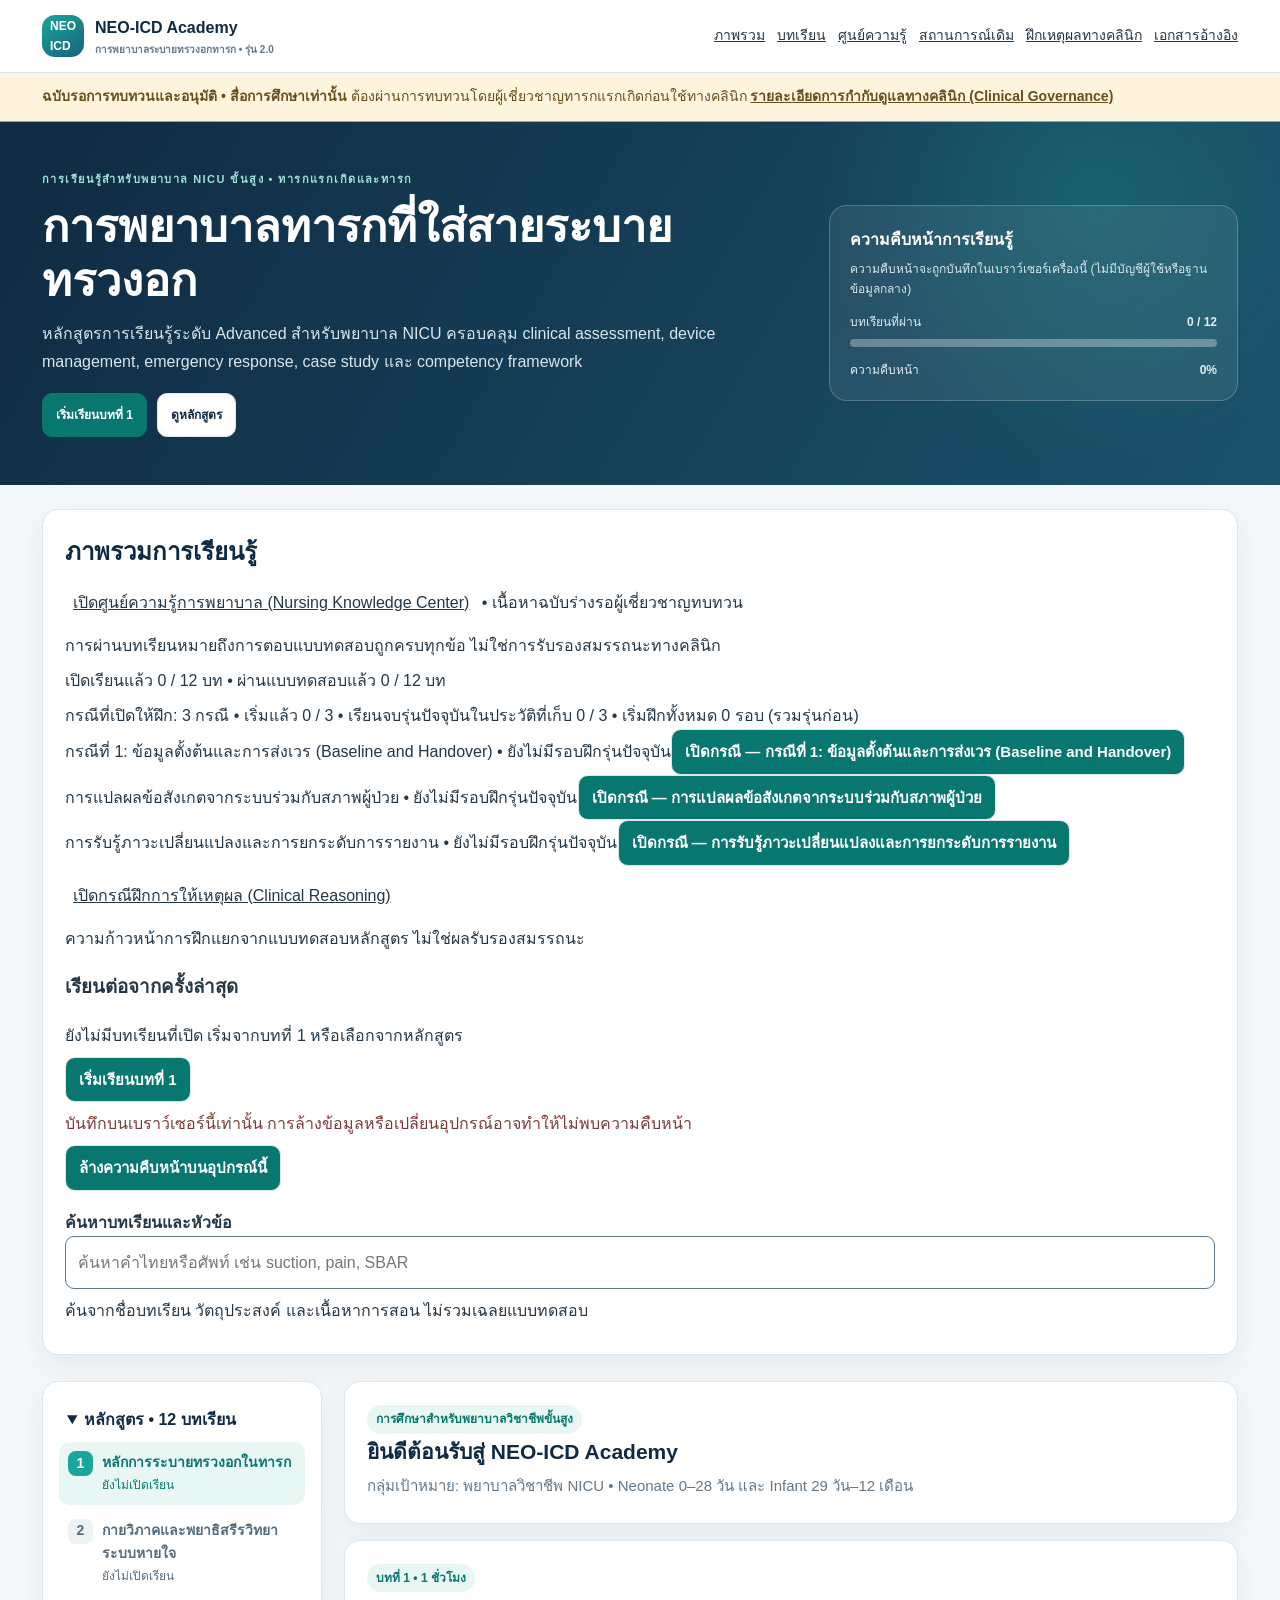
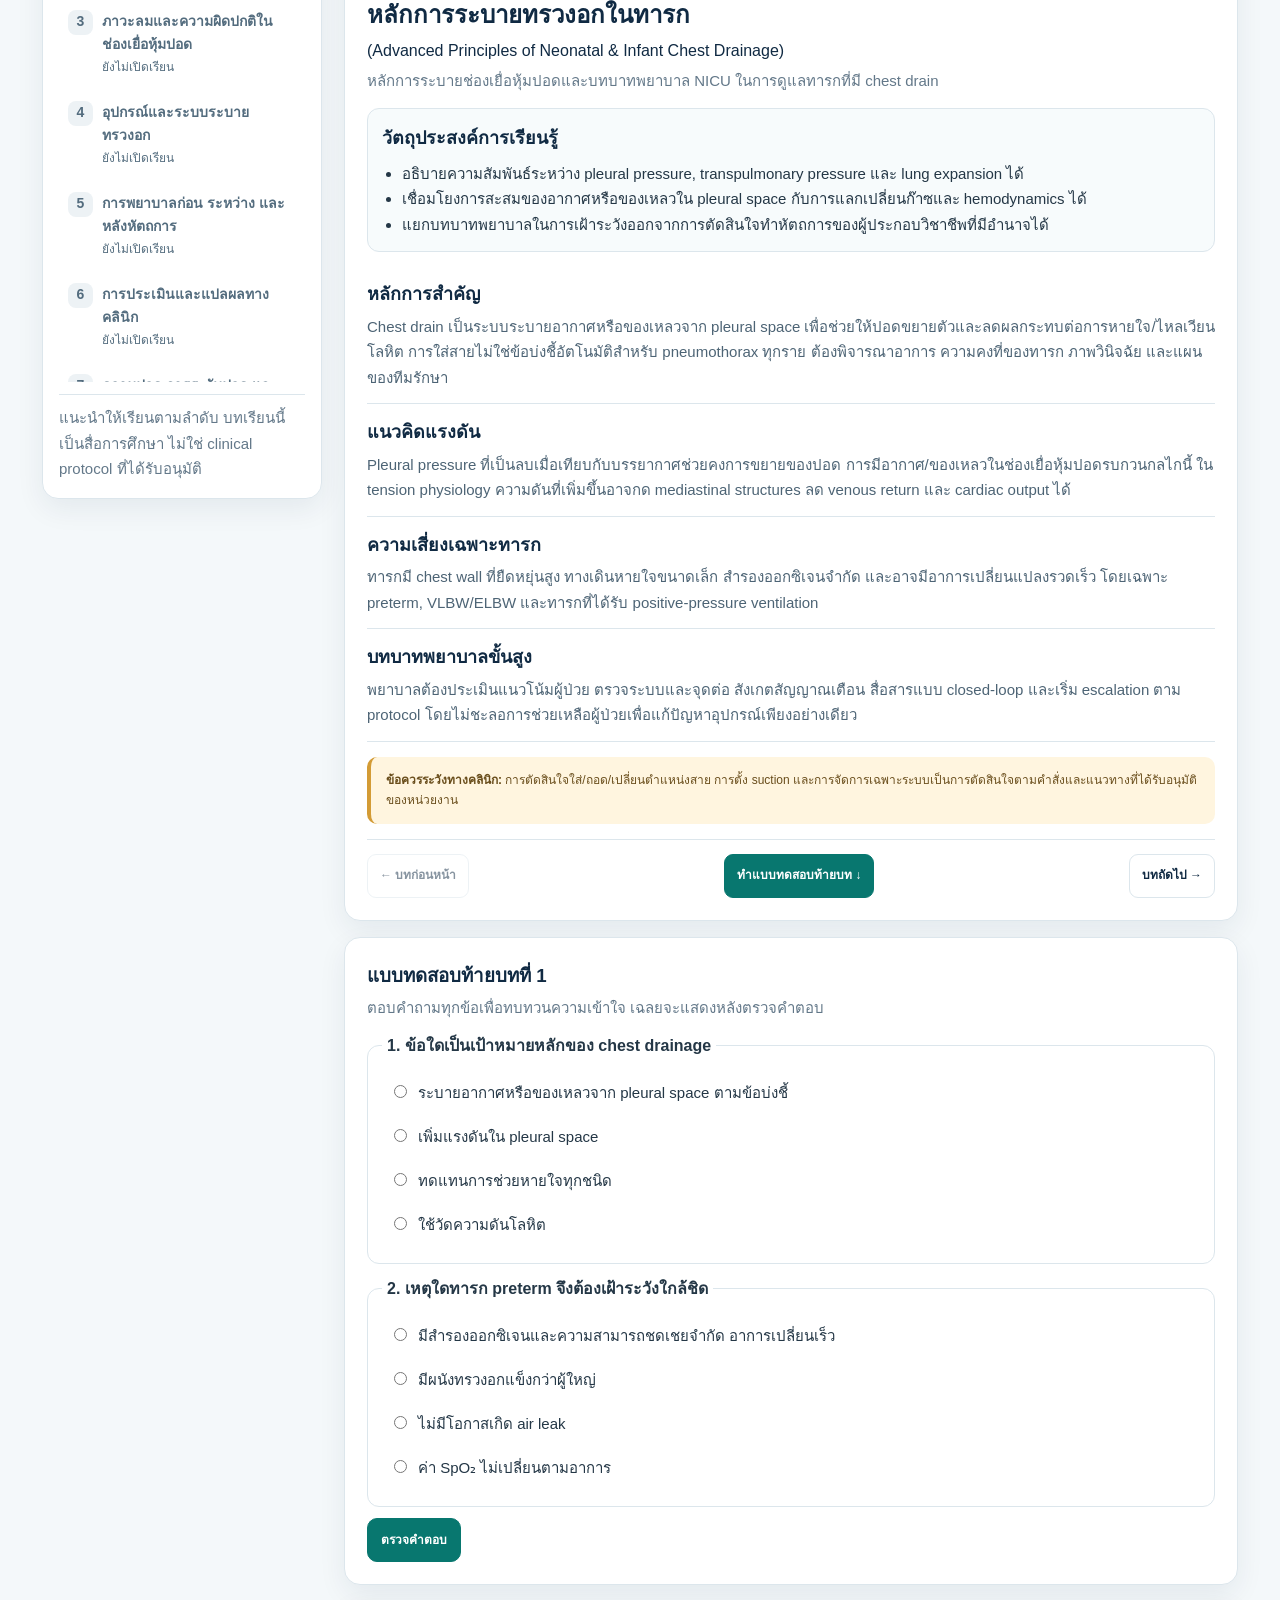
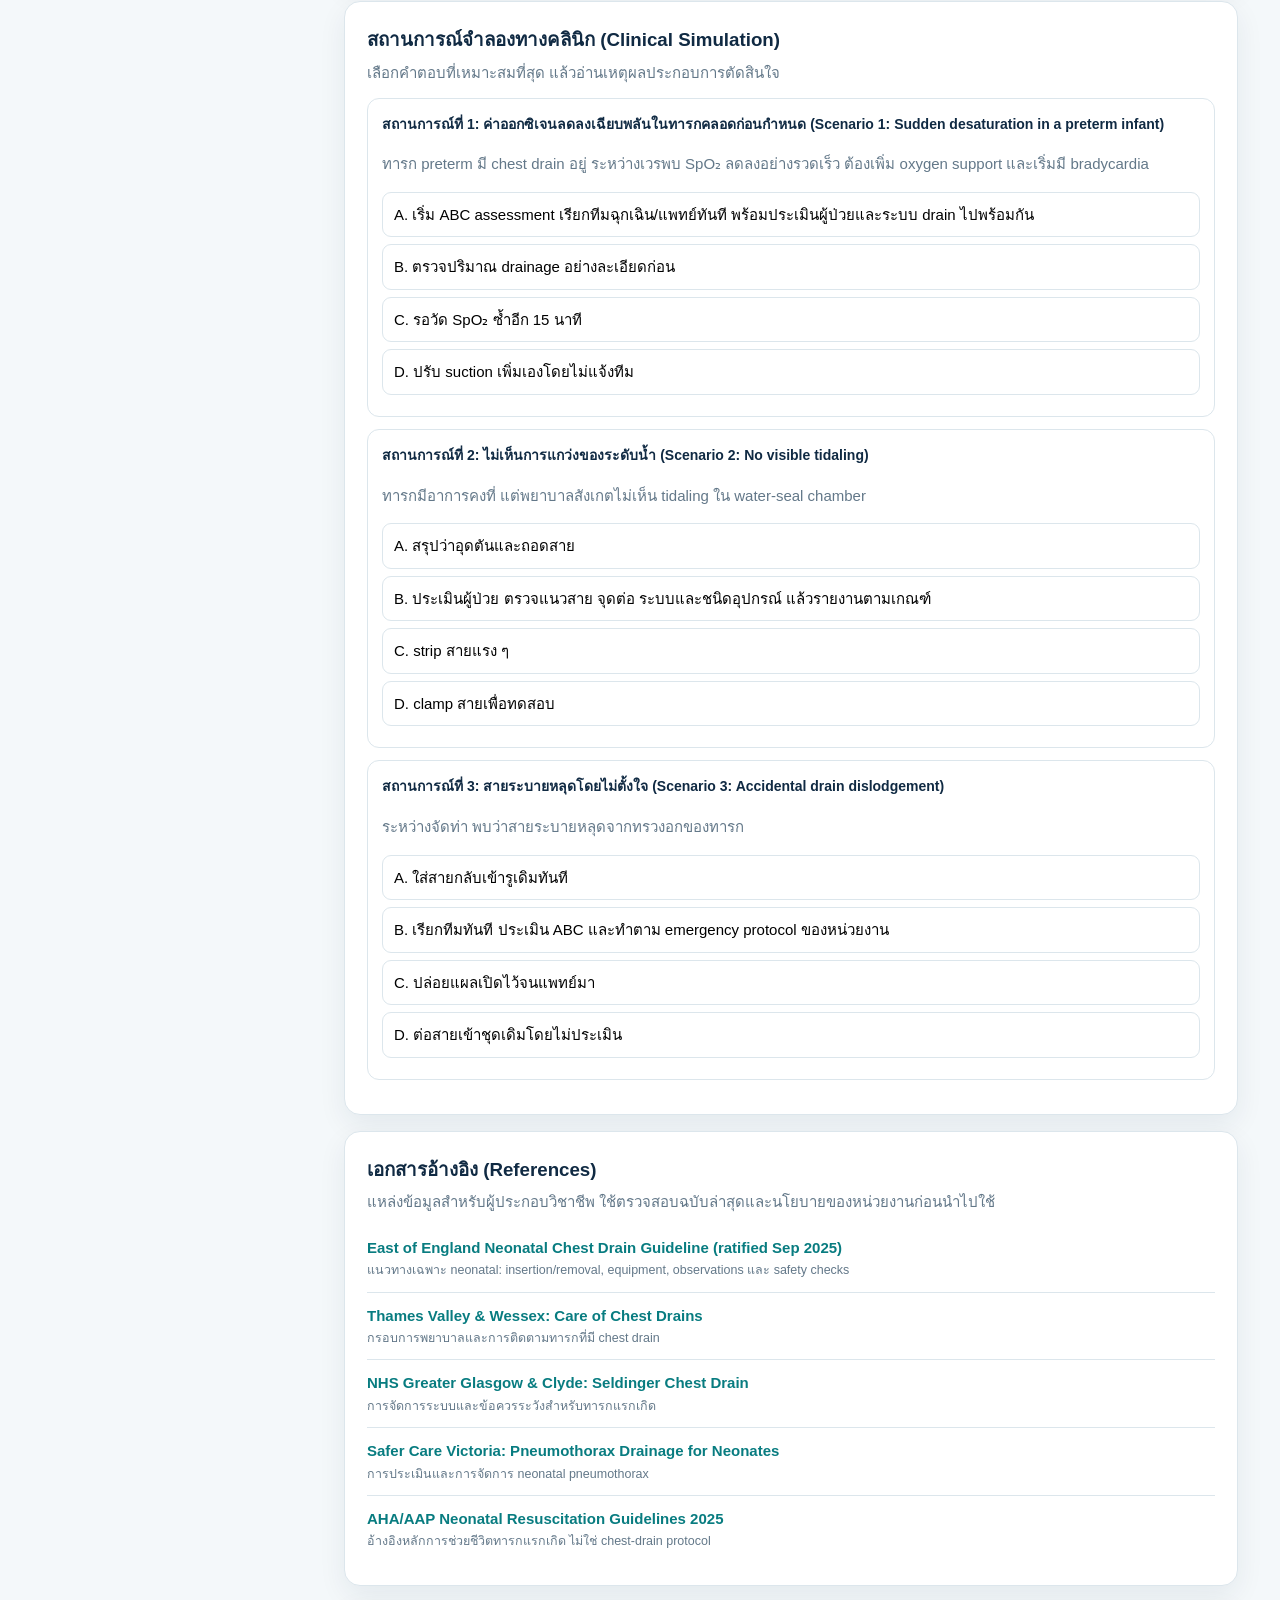
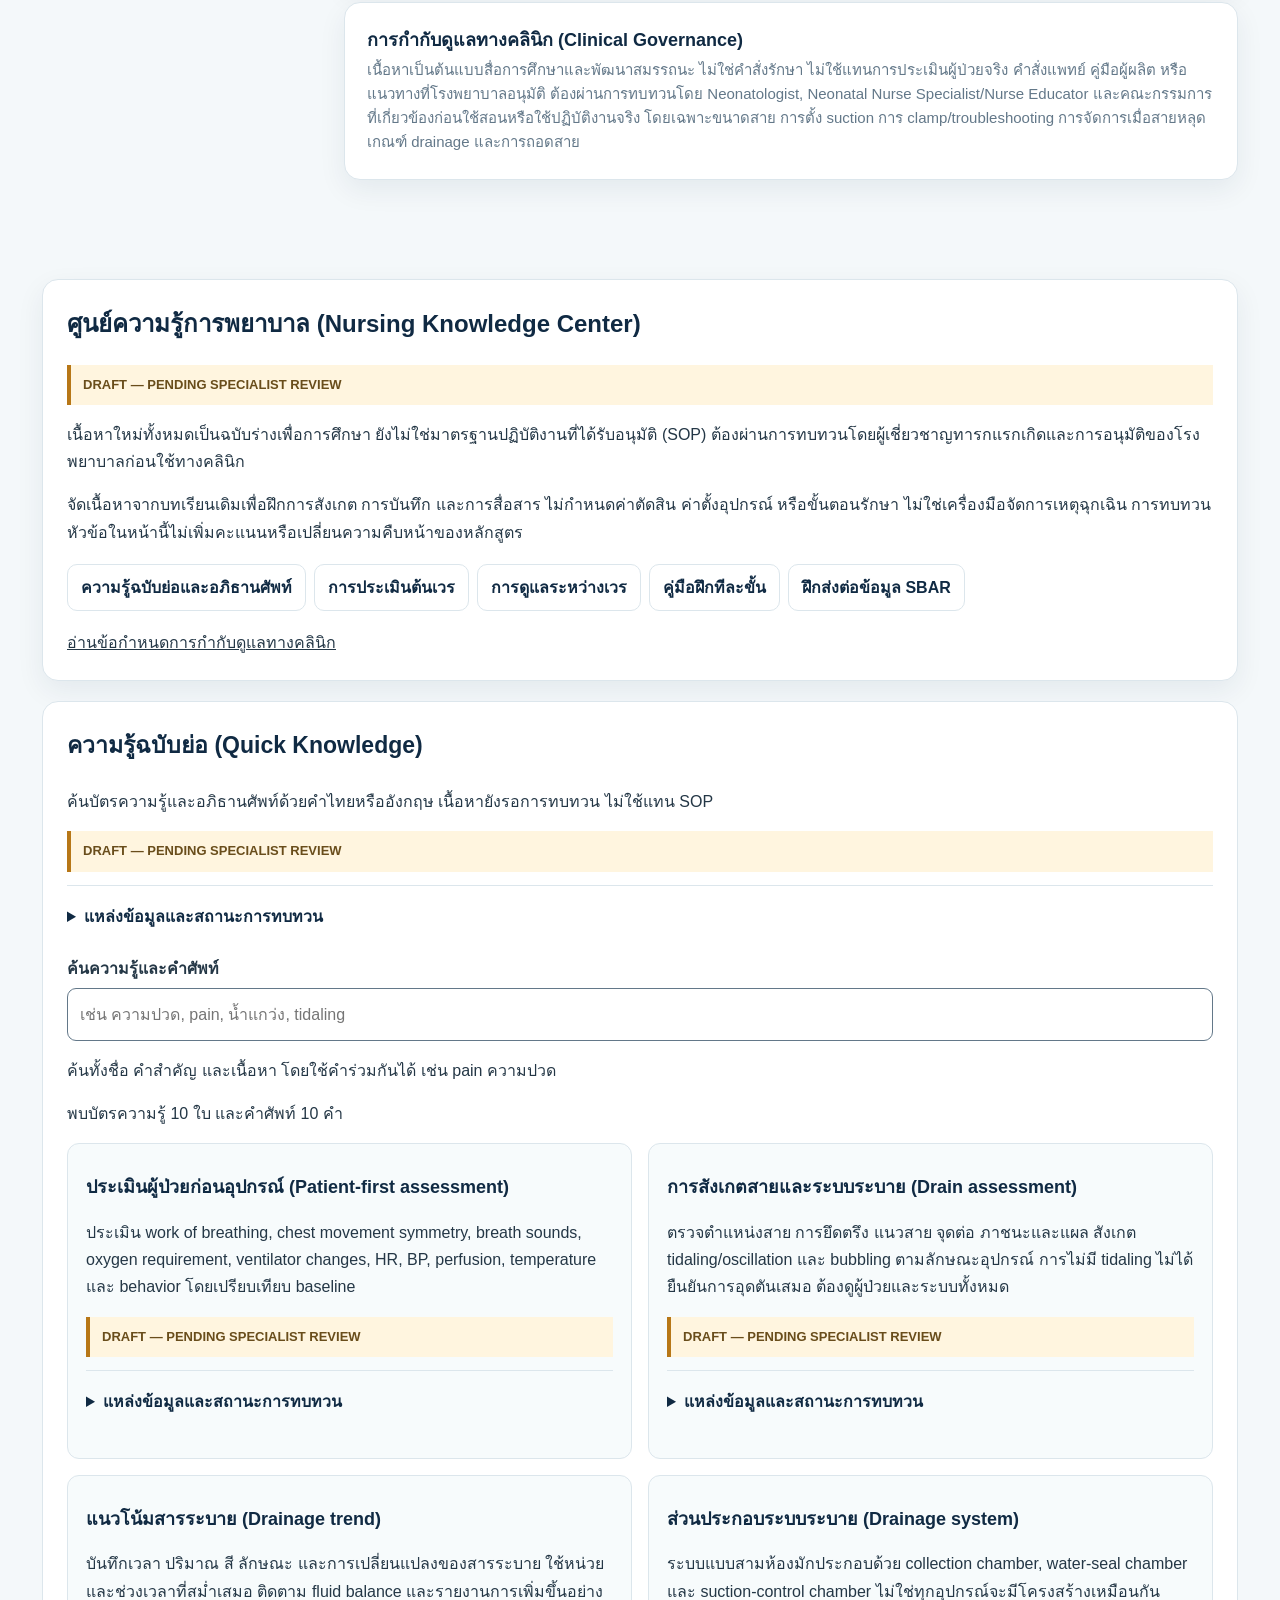
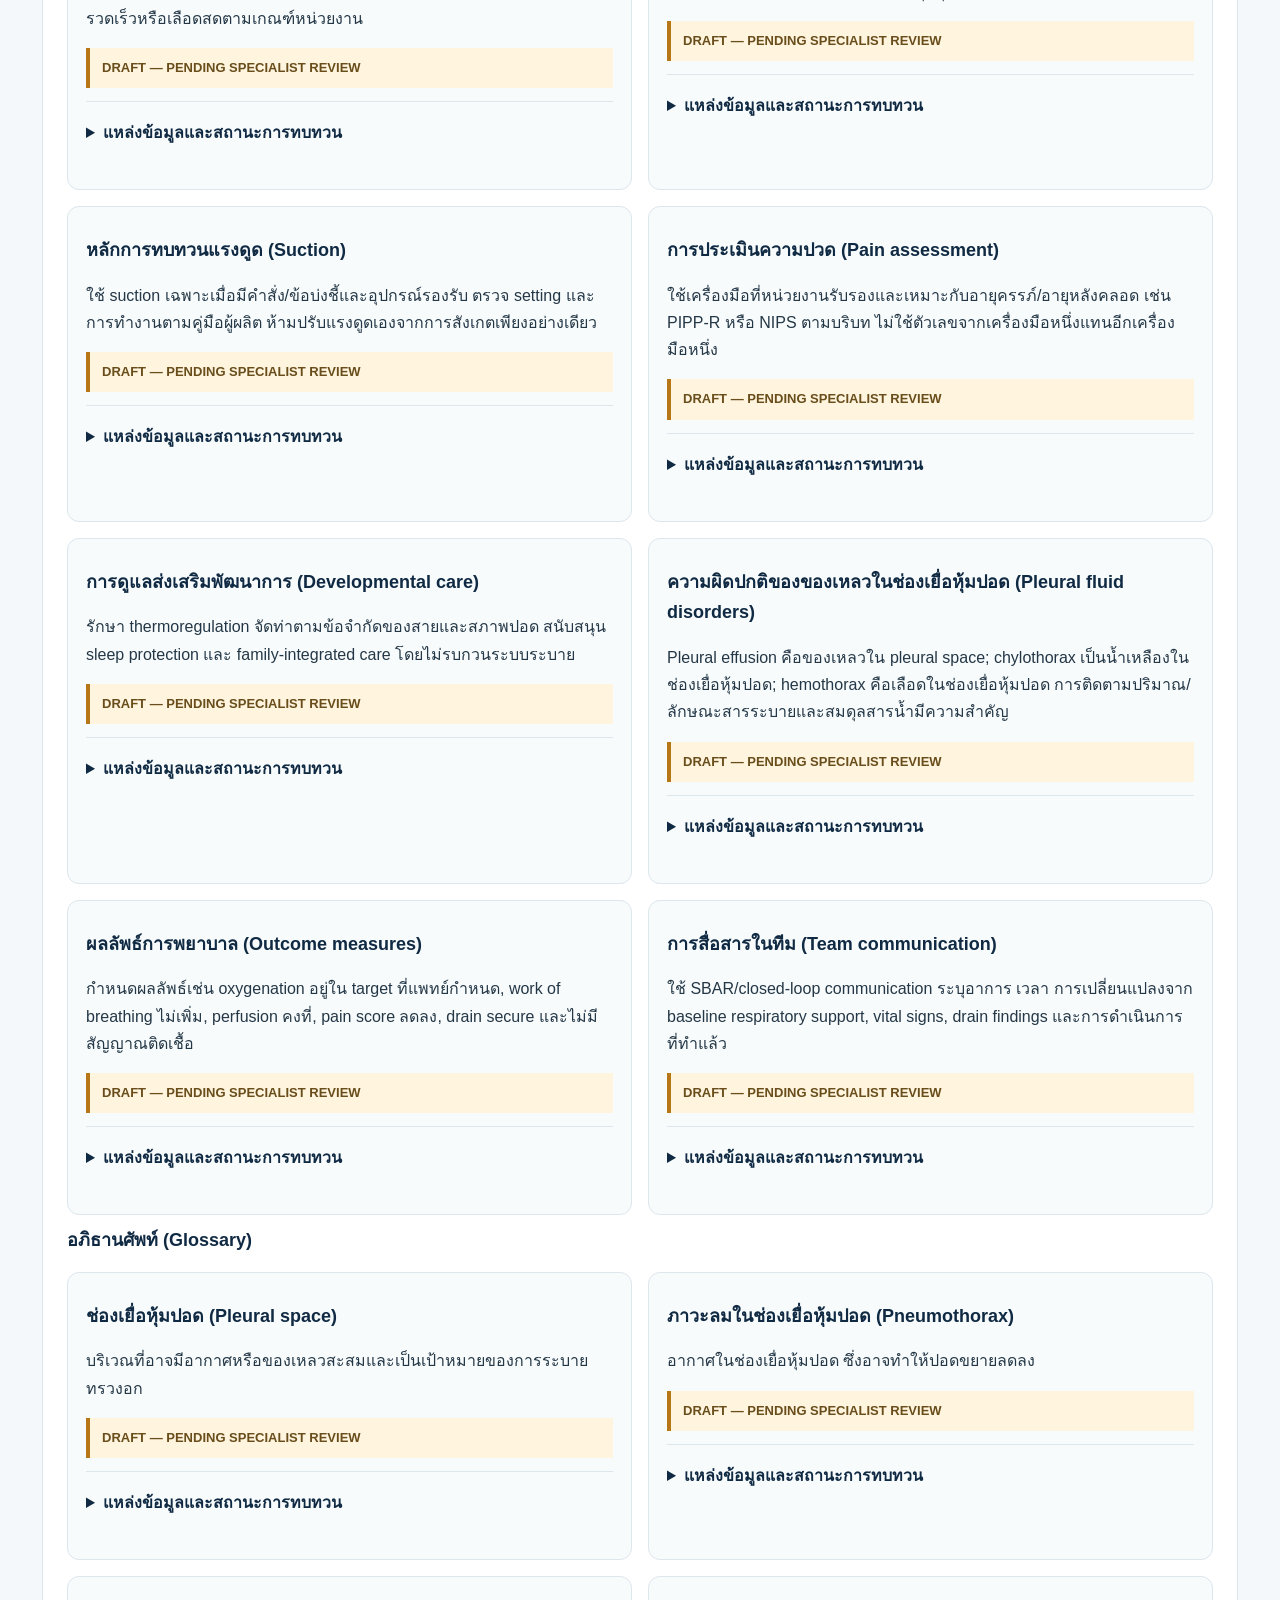
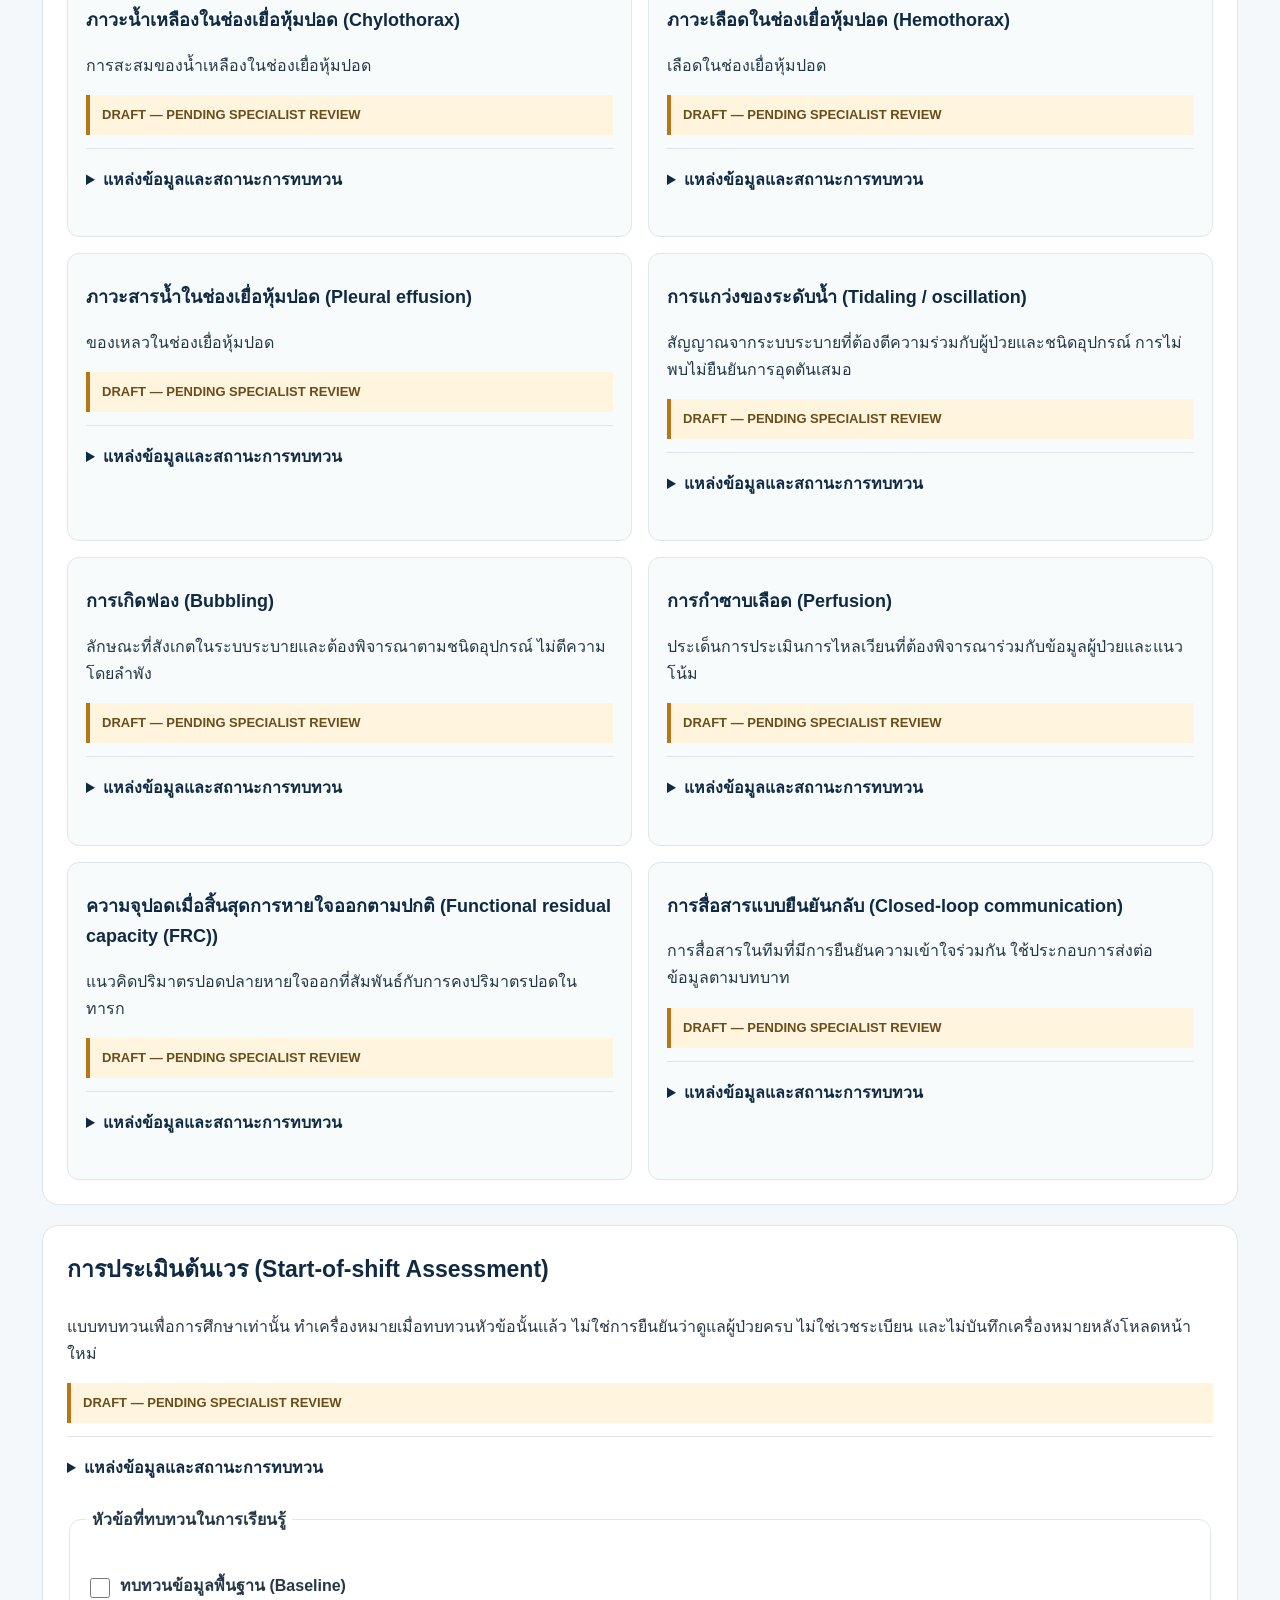
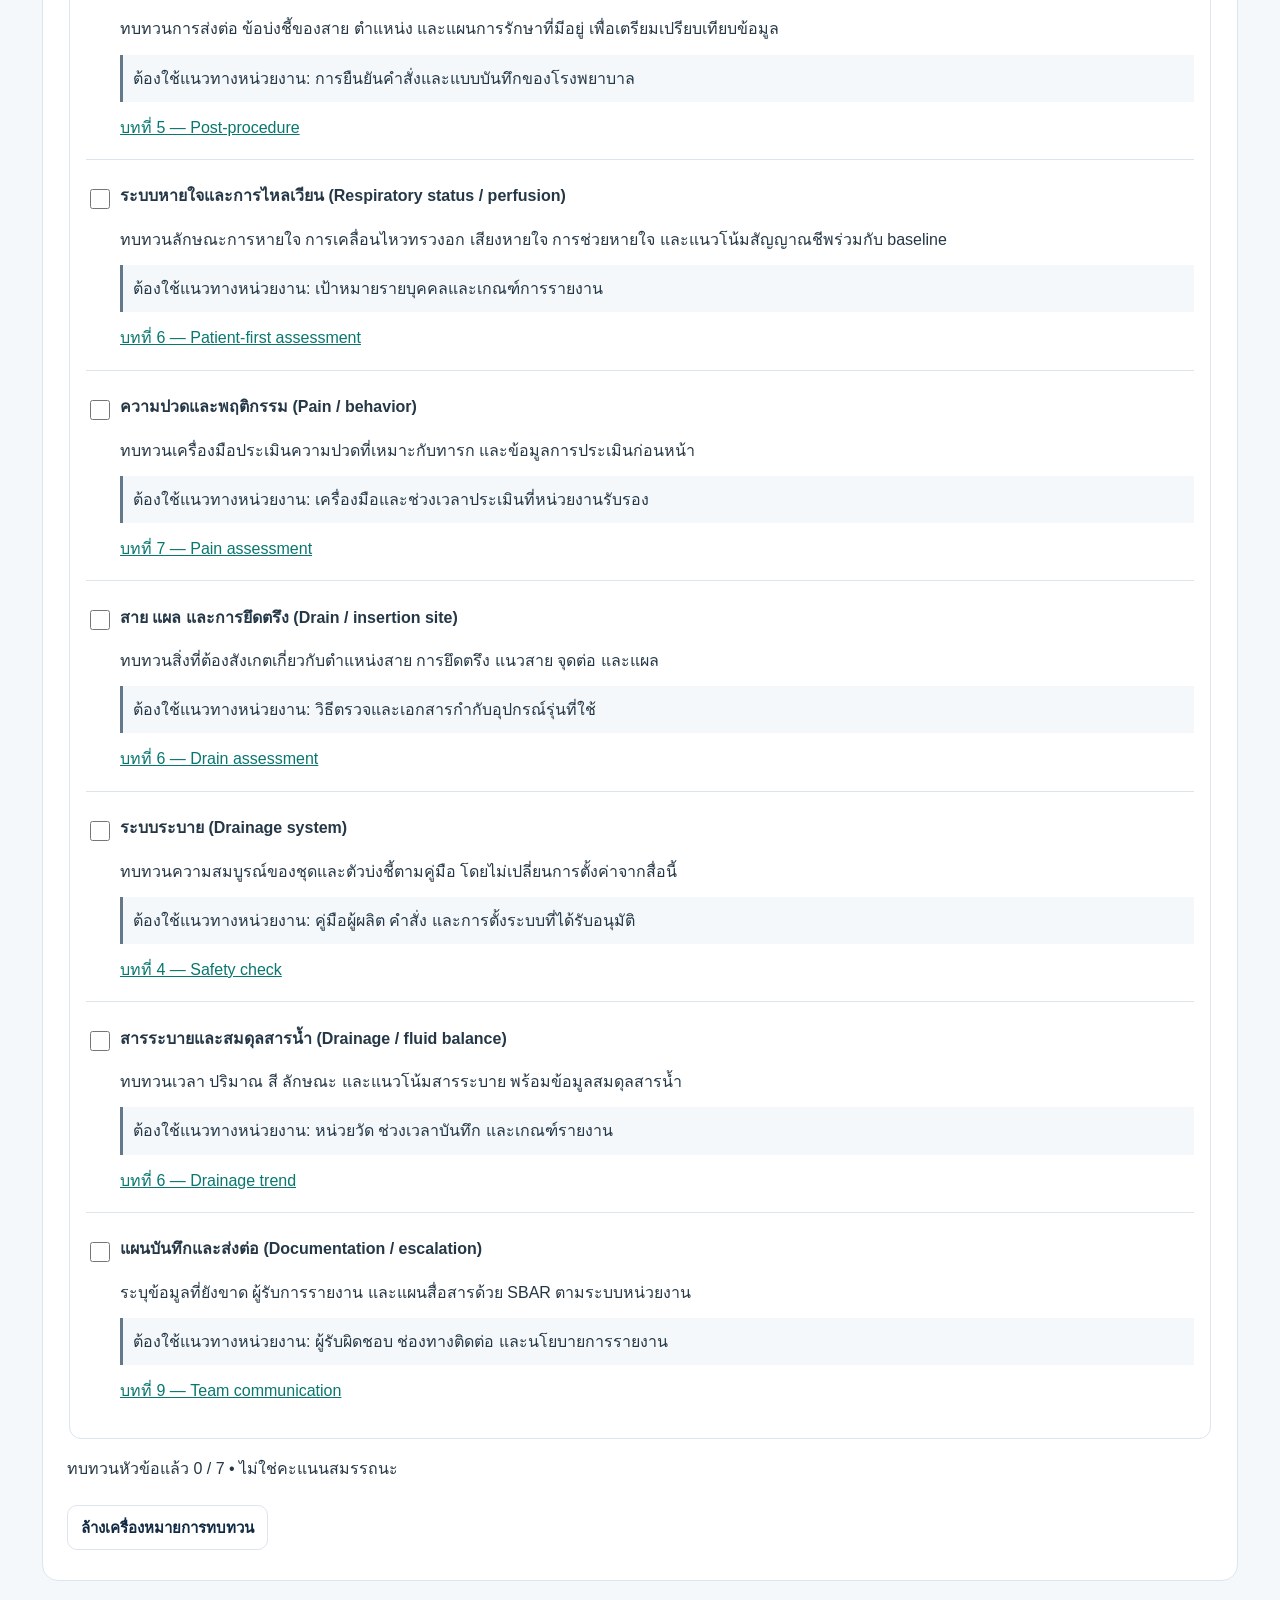
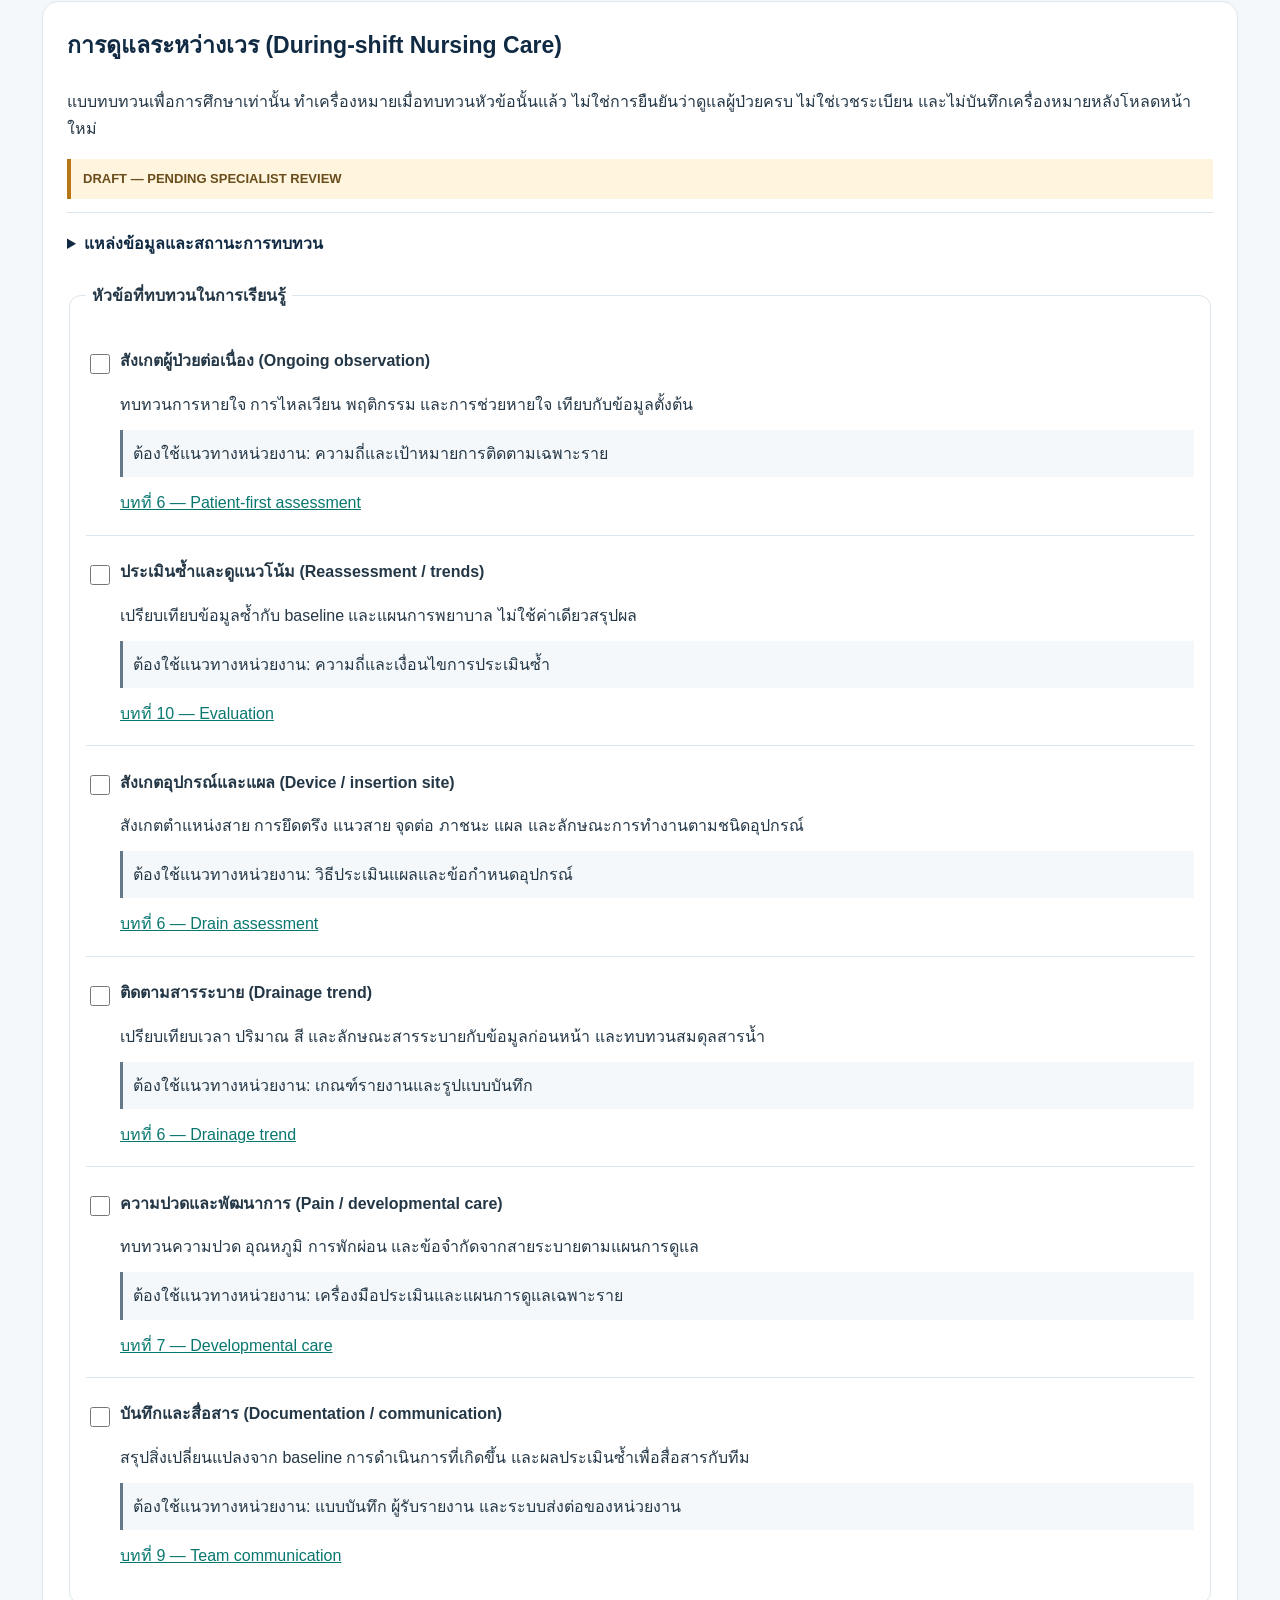
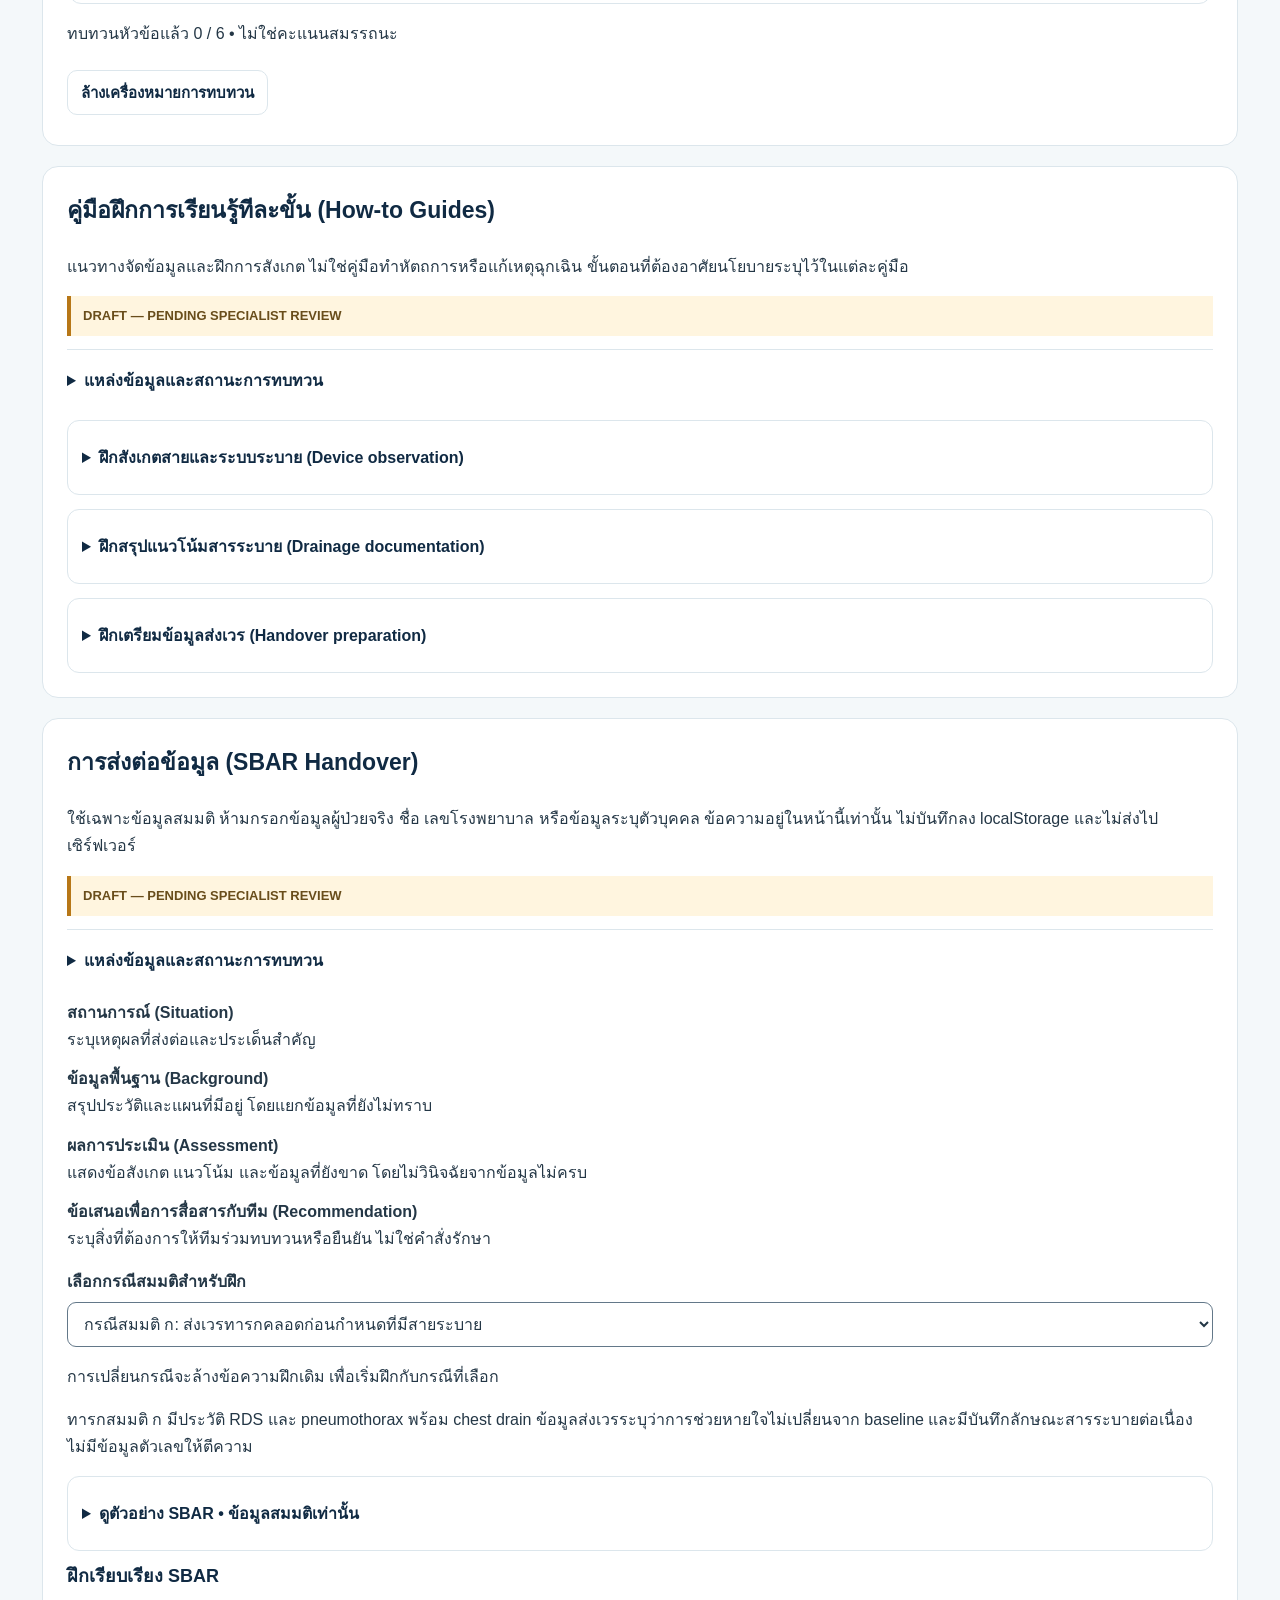
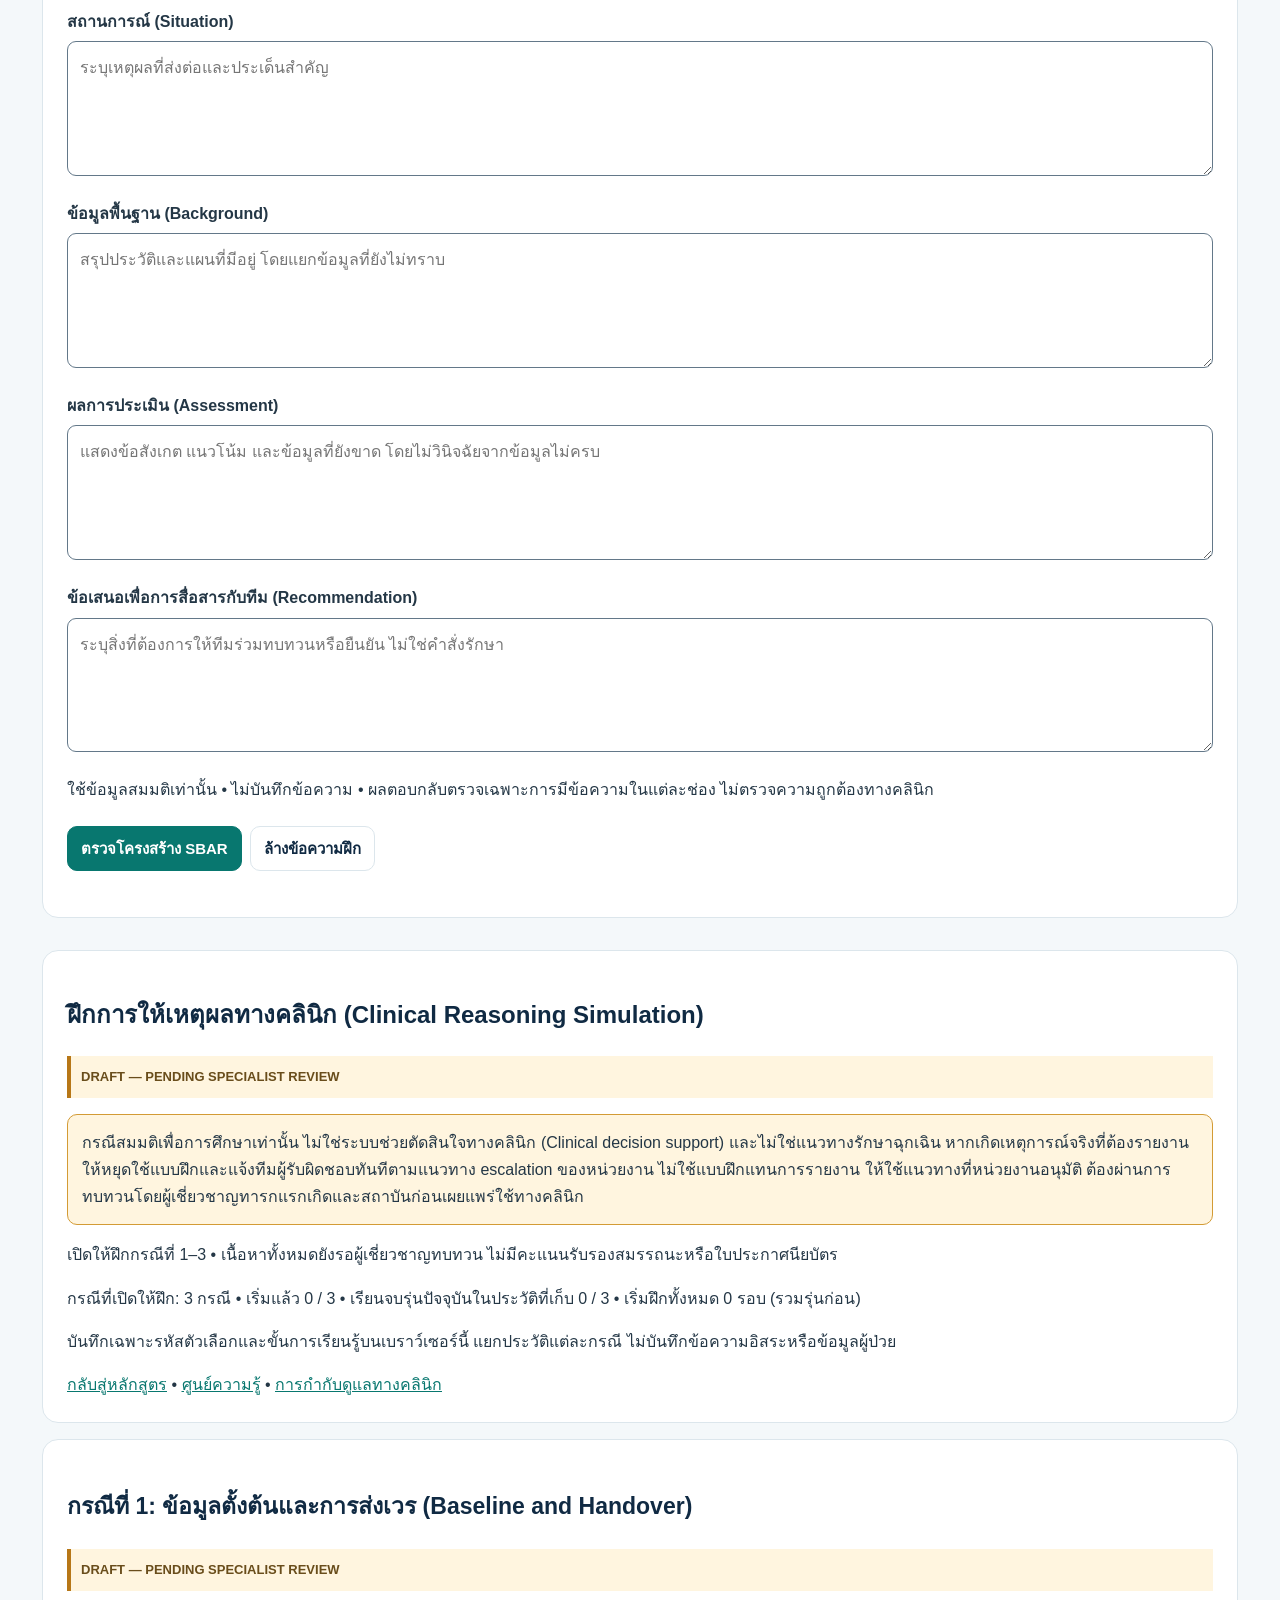
==== commit 8a22066b: "Release NEO-ICD Academy Phase 1-3 educational preview Merge the Phase 1-3 educational preview and re" ====
--- a/index.html
+++ b/index.html
@@ -6,13 +6,12 @@
 @media(max-width:850px){.side{padding:10px}.nav{grid-template-columns:1fr;max-height:360px}.layout{gap:16px}.hero{padding:26px 0}.hero-panel{padding:16px}.dashboard{margin-top:16px}}
 @media(max-width:560px){.top{min-height:60px}.top-links{gap:8px;font-size:13px}.top button{font-size:13px}.brand small{font-size:11px}.hero h1{font-size:27px}.dashboard{padding:16px}.actions button{flex:1;font-size:14px}.nav{grid-template-columns:1fr}.shell{overflow-wrap:anywhere}.hero-actions .btn{font-size:14px}}
 @media(prefers-reduced-motion:reduce){html{scroll-behavior:auto!important}*,*:before,*:after{animation:none!important;transition:none!important}}
-</style><link rel="stylesheet" href="knowledge-center.css"><link rel="stylesheet" href="simulation.css"><link rel="stylesheet" href="clinical-review.css"></head><body><a class="skip" href="#lessonArea">ข้ามไปยังบทเรียน</a>
-<header><div class="shell top"><a class="brand" href="#top"><span class="logo">NEO<br>ICD</span><span>NEO-ICD Academy<small>การพยาบาลระบายทรวงอกทารก • รุ่น 2.0</small></span></a><nav class="top-links" aria-label="เมนูหลัก"><a href="#dashboard">ภาพรวม</a><a href="#course">บทเรียน</a><a href="#knowledge-center">ศูนย์ความรู้</a><a href="#cases">สถานการณ์เดิม</a><a href="#simulation">ฝึกเหตุผลทางคลินิก</a><a href="#references">เอกสารอ้างอิง</a><a href="#clinical-review">ทะเบียนทบทวน</a></nav></div></header><section class="governance-banner" aria-label="สถานะการกำกับดูแลทางคลินิก"><div class="shell"><strong>ฉบับรอการทบทวนและอนุมัติ • สื่อการศึกษาเท่านั้น</strong> ต้องผ่านการทบทวนโดยผู้เชี่ยวชาญทารกแรกเกิดก่อนใช้ทางคลินิก <a href="#governance">รายละเอียดการกำกับดูแลทางคลินิก (Clinical Governance)</a></div></section>
+</style><link rel="stylesheet" href="knowledge-center.css"><link rel="stylesheet" href="simulation.css"></head><body><a class="skip" href="#lessonArea">ข้ามไปยังบทเรียน</a>
+<header><div class="shell top"><a class="brand" href="#top"><span class="logo">NEO<br>ICD</span><span>NEO-ICD Academy<small>การพยาบาลระบายทรวงอกทารก • รุ่น 2.0</small></span></a><nav class="top-links" aria-label="เมนูหลัก"><a href="#dashboard">ภาพรวม</a><a href="#course">บทเรียน</a><a href="#knowledge-center">ศูนย์ความรู้</a><a href="#cases">สถานการณ์เดิม</a><a href="#simulation">ฝึกเหตุผลทางคลินิก</a><a href="#references">เอกสารอ้างอิง</a></nav></div></header><section class="governance-banner" aria-label="สถานะการกำกับดูแลทางคลินิก"><div class="shell"><strong>ฉบับรอการทบทวนและอนุมัติ • สื่อการศึกษาเท่านั้น</strong> ต้องผ่านการทบทวนโดยผู้เชี่ยวชาญทารกแรกเกิดก่อนใช้ทางคลินิก <a href="#governance">รายละเอียดการกำกับดูแลทางคลินิก (Clinical Governance)</a></div></section>
 <section class="hero" id="top"><div class="shell hero-grid"><div><div class="eyebrow">การเรียนรู้สำหรับพยาบาล NICU ขั้นสูง • ทารกแรกเกิดและทารก</div><h1>การพยาบาลทารกที่ใส่สายระบายทรวงอก</h1><p>หลักสูตรการเรียนรู้ระดับ Advanced สำหรับพยาบาล NICU ครอบคลุม clinical assessment, device management, emergency response, case study และ competency framework</p><div class="hero-actions"><button class="btn primary" onclick="openModule(0)">เริ่มเรียนบทที่ 1</button><button class="btn light" onclick="document.getElementById('course').scrollIntoView({behavior:matchMedia('(prefers-reduced-motion: reduce)').matches?'auto':'smooth'})">ดูหลักสูตร</button></div></div><div class="hero-panel"><b>ความคืบหน้าการเรียนรู้</b><p>ความคืบหน้าจะถูกบันทึกในเบราว์เซอร์เครื่องนี้ (ไม่มีบัญชีผู้ใช้หรือฐานข้อมูลกลาง)</p><div class="stat"><span>บทเรียนที่ผ่าน</span><b id="progressText">0 / 12</b></div><div class="bar" id="progressMeter" role="progressbar" aria-label="สัดส่วนบทเรียนที่ผ่านแบบทดสอบ" aria-valuemin="0" aria-valuemax="100" aria-valuenow="0"><span id="progressBar"></span></div><div class="stat"><span>ความคืบหน้า</span><b id="doneText">0%</b></div></div></div></section>
-<section class="shell" id="dashboard" aria-labelledby="dashboardTitle"><div class="panel dashboard"><h2 id="dashboardTitle">ภาพรวมการเรียนรู้</h2><p><a href="#clinical-review">ทะเบียนทบทวนเนื้อหา (Clinical Review Register)</a> — สำหรับติดตามงาน ยังไม่ใช่การอนุมัติทางคลินิก</p><p><a href="#knowledge-center">เปิดศูนย์ความรู้การพยาบาล (Nursing Knowledge Center)</a> • เนื้อหาฉบับร่างรอผู้เชี่ยวชาญทบทวน</p><p>การผ่านบทเรียนหมายถึงการตอบแบบทดสอบถูกครบทุกข้อ ไม่ใช่การรับรองสมรรถนะทางคลินิก</p><p id="learningSummary"></p><div aria-label="สรุปความก้าวหน้าการฝึก"><p id="simulationSummary">ยังไม่ได้โหลดข้อมูลการฝึก</p><a href="#simulation">เปิดกรณีฝึกการให้เหตุผล (Clinical Reasoning)</a><p>ความก้าวหน้าการฝึกแยกจากแบบทดสอบหลักสูตร ไม่ใช่ผลรับรองสมรรถนะ</p></div><h3>เรียนต่อจากครั้งล่าสุด</h3><p id="continueText"></p><button class="btn" id="continueButton" onclick="continueLearning()">เริ่มเรียน</button><p id="lastScore"></p><p id="storageNotice" class="storage-notice" role="status"></p><button class="btn" onclick="resetProgress()">ล้างความคืบหน้าบนอุปกรณ์นี้</button><label class="search-label" for="courseSearch">ค้นหาบทเรียนและหัวข้อ</label><input id="courseSearch" class="search-box" type="search" placeholder="ค้นหาคำไทยหรือศัพท์ เช่น suction, pain, SBAR" aria-describedby="searchHelp" oninput="searchCourse(this.value)"><p id="searchHelp">ค้นจากชื่อบทเรียน วัตถุประสงค์ และเนื้อหาการสอน ไม่รวมเฉลยแบบทดสอบ</p><p id="searchCount" role="status"></p><div id="searchResults" class="search-results"></div></div></section><div class="shell layout" id="course"><aside class="side"><details id="curriculumDetails" open><summary class="curriculum-toggle">หลักสูตร • 12 บทเรียน</summary><nav class="nav" id="nav" aria-label="เลือกบทเรียน"></nav></details><small>แนะนำให้เรียนตามลำดับ บทเรียนนี้เป็นสื่อการศึกษา ไม่ใช่ clinical protocol ที่ได้รับอนุมัติ</small></aside><main><section class="panel welcome"><span class="tag">การศึกษาสำหรับพยาบาลวิชาชีพขั้นสูง</span><h2>ยินดีต้อนรับสู่ NEO-ICD Academy</h2><p>กลุ่มเป้าหมาย: พยาบาลวิชาชีพ NICU • Neonate 0–28 วัน และ Infant 29 วัน–12 เดือน</p></section><div id="lessonArea" tabindex="-1" aria-label="เนื้อหาบทเรียน"></div><section class="panel cases" id="cases"><h3>สถานการณ์จำลองทางคลินิก (Clinical Simulation)</h3><p class="muted">เลือกคำตอบที่เหมาะสมที่สุด แล้วอ่านเหตุผลประกอบการตัดสินใจ</p><div id="caseArea"></div></section><section class="panel refs" id="references"><h3>เอกสารอ้างอิง (References)</h3><p class="muted">แหล่งข้อมูลสำหรับผู้ประกอบวิชาชีพ ใช้ตรวจสอบฉบับล่าสุดและนโยบายของหน่วยงานก่อนนำไปใช้</p><div class="refrow"><a href="https://eoeneonatalpccsicnetwork.nhs.uk/wp-content/uploads/2022/01/Chest-Drain-Guideline.pdf" target="_blank" rel="noopener">East of England Neonatal Chest Drain Guideline (ratified Sep 2025)</a><small>แนวทางเฉพาะ neonatal: insertion/removal, equipment, observations และ safety checks</small></div><div class="refrow"><a href="https://neonatalnetworkssoutheast.nhs.uk/professionals/guidelines/tvw-guidelines/care-of-chest-drains/" target="_blank" rel="noopener">Thames Valley & Wessex: Care of Chest Drains</a><small>กรอบการพยาบาลและการติดตามทารกที่มี chest drain</small></div><div class="refrow"><a href="https://www.rightdecisions.scot.nhs.uk/shared-content/ggc-clinical-guidelines/neonatology/seldinger-chest-drain-insertion-and-management-1056/" target="_blank" rel="noopener">NHS Greater Glasgow & Clyde: Seldinger Chest Drain</a><small>การจัดการระบบและข้อควรระวังสำหรับทารกแรกเกิด</small></div><div class="refrow"><a href="https://www.safercare.vic.gov.au/best-practice-improvement/clinical-guidance/neonatal/pneumothorax-drainage-for-neonates" target="_blank" rel="noopener">Safer Care Victoria: Pneumothorax Drainage for Neonates</a><small>การประเมินและการจัดการ neonatal pneumothorax</small></div><div class="refrow"><a href="https://publications.aap.org/pediatrics/article/157/1/e2025074352/205237/Part-5-Neonatal-Resuscitation-2025-American-Heart" target="_blank" rel="noopener">AHA/AAP Neonatal Resuscitation Guidelines 2025</a><small>อ้างอิงหลักการช่วยชีวิตทารกแรกเกิด ไม่ใช่ chest-drain protocol</small></div></section><section class="panel welcome"><h3 id="governance" style="margin:0;color:var(--navy);font-size:18px">การกำกับดูแลทางคลินิก (Clinical Governance)</h3><p class="disclaimer">เนื้อหาเป็นต้นแบบสื่อการศึกษาและพัฒนาสมรรถนะ ไม่ใช่คำสั่งรักษา ไม่ใช้แทนการประเมินผู้ป่วยจริง คำสั่งแพทย์ คู่มือผู้ผลิต หรือแนวทางที่โรงพยาบาลอนุมัติ ต้องผ่านการทบทวนโดย Neonatologist, Neonatal Nurse Specialist/Nurse Educator และคณะกรรมการที่เกี่ยวข้องก่อนใช้สอนหรือใช้ปฏิบัติงานจริง โดยเฉพาะขนาดสาย การตั้ง suction การ clamp/troubleshooting การจัดการเมื่อสายหลุด เกณฑ์ drainage และการถอดสาย</p></section></main></div>
+<section class="shell" id="dashboard" aria-labelledby="dashboardTitle"><div class="panel dashboard"><h2 id="dashboardTitle">ภาพรวมการเรียนรู้</h2><p><a href="#knowledge-center">เปิดศูนย์ความรู้การพยาบาล (Nursing Knowledge Center)</a> • เนื้อหาฉบับร่างรอผู้เชี่ยวชาญทบทวน</p><p>การผ่านบทเรียนหมายถึงการตอบแบบทดสอบถูกครบทุกข้อ ไม่ใช่การรับรองสมรรถนะทางคลินิก</p><p id="learningSummary"></p><div aria-label="สรุปความก้าวหน้าการฝึก"><p id="simulationSummary">ยังไม่ได้โหลดข้อมูลการฝึก</p><a href="#simulation">เปิดกรณีฝึกการให้เหตุผล (Clinical Reasoning)</a><p>ความก้าวหน้าการฝึกแยกจากแบบทดสอบหลักสูตร ไม่ใช่ผลรับรองสมรรถนะ</p></div><h3>เรียนต่อจากครั้งล่าสุด</h3><p id="continueText"></p><button class="btn" id="continueButton" onclick="continueLearning()">เริ่มเรียน</button><p id="lastScore"></p><p id="storageNotice" class="storage-notice" role="status"></p><button class="btn" onclick="resetProgress()">ล้างความคืบหน้าบนอุปกรณ์นี้</button><label class="search-label" for="courseSearch">ค้นหาบทเรียนและหัวข้อ</label><input id="courseSearch" class="search-box" type="search" placeholder="ค้นหาคำไทยหรือศัพท์ เช่น suction, pain, SBAR" aria-describedby="searchHelp" oninput="searchCourse(this.value)"><p id="searchHelp">ค้นจากชื่อบทเรียน วัตถุประสงค์ และเนื้อหาการสอน ไม่รวมเฉลยแบบทดสอบ</p><p id="searchCount" role="status"></p><div id="searchResults" class="search-results"></div></div></section><div class="shell layout" id="course"><aside class="side"><details id="curriculumDetails" open><summary class="curriculum-toggle">หลักสูตร • 12 บทเรียน</summary><nav class="nav" id="nav" aria-label="เลือกบทเรียน"></nav></details><small>แนะนำให้เรียนตามลำดับ บทเรียนนี้เป็นสื่อการศึกษา ไม่ใช่ clinical protocol ที่ได้รับอนุมัติ</small></aside><main><section class="panel welcome"><span class="tag">การศึกษาสำหรับพยาบาลวิชาชีพขั้นสูง</span><h2>ยินดีต้อนรับสู่ NEO-ICD Academy</h2><p>กลุ่มเป้าหมาย: พยาบาลวิชาชีพ NICU • Neonate 0–28 วัน และ Infant 29 วัน–12 เดือน</p></section><div id="lessonArea" tabindex="-1" aria-label="เนื้อหาบทเรียน"></div><section class="panel cases" id="cases"><h3>สถานการณ์จำลองทางคลินิก (Clinical Simulation)</h3><p class="muted">เลือกคำตอบที่เหมาะสมที่สุด แล้วอ่านเหตุผลประกอบการตัดสินใจ</p><div id="caseArea"></div></section><section class="panel refs" id="references"><h3>เอกสารอ้างอิง (References)</h3><p class="muted">แหล่งข้อมูลสำหรับผู้ประกอบวิชาชีพ ใช้ตรวจสอบฉบับล่าสุดและนโยบายของหน่วยงานก่อนนำไปใช้</p><div class="refrow"><a href="https://eoeneonatalpccsicnetwork.nhs.uk/wp-content/uploads/2022/01/Chest-Drain-Guideline.pdf" target="_blank" rel="noopener">East of England Neonatal Chest Drain Guideline (ratified Sep 2025)</a><small>แนวทางเฉพาะ neonatal: insertion/removal, equipment, observations และ safety checks</small></div><div class="refrow"><a href="https://neonatalnetworkssoutheast.nhs.uk/professionals/guidelines/tvw-guidelines/care-of-chest-drains/" target="_blank" rel="noopener">Thames Valley & Wessex: Care of Chest Drains</a><small>กรอบการพยาบาลและการติดตามทารกที่มี chest drain</small></div><div class="refrow"><a href="https://www.rightdecisions.scot.nhs.uk/shared-content/ggc-clinical-guidelines/neonatology/seldinger-chest-drain-insertion-and-management-1056/" target="_blank" rel="noopener">NHS Greater Glasgow & Clyde: Seldinger Chest Drain</a><small>การจัดการระบบและข้อควรระวังสำหรับทารกแรกเกิด</small></div><div class="refrow"><a href="https://www.safercare.vic.gov.au/best-practice-improvement/clinical-guidance/neonatal/pneumothorax-drainage-for-neonates" target="_blank" rel="noopener">Safer Care Victoria: Pneumothorax Drainage for Neonates</a><small>การประเมินและการจัดการ neonatal pneumothorax</small></div><div class="refrow"><a href="https://publications.aap.org/pediatrics/article/157/1/e2025074352/205237/Part-5-Neonatal-Resuscitation-2025-American-Heart" target="_blank" rel="noopener">AHA/AAP Neonatal Resuscitation Guidelines 2025</a><small>อ้างอิงหลักการช่วยชีวิตทารกแรกเกิด ไม่ใช่ chest-drain protocol</small></div></section><section class="panel welcome"><h3 id="governance" style="margin:0;color:var(--navy);font-size:18px">การกำกับดูแลทางคลินิก (Clinical Governance)</h3><p class="disclaimer">เนื้อหาเป็นต้นแบบสื่อการศึกษาและพัฒนาสมรรถนะ ไม่ใช่คำสั่งรักษา ไม่ใช้แทนการประเมินผู้ป่วยจริง คำสั่งแพทย์ คู่มือผู้ผลิต หรือแนวทางที่โรงพยาบาลอนุมัติ ต้องผ่านการทบทวนโดย Neonatologist, Neonatal Nurse Specialist/Nurse Educator และคณะกรรมการที่เกี่ยวข้องก่อนใช้สอนหรือใช้ปฏิบัติงานจริง โดยเฉพาะขนาดสาย การตั้ง suction การ clamp/troubleshooting การจัดการเมื่อสายหลุด เกณฑ์ drainage และการถอดสาย</p></section></main></div>
 <section class="shell knowledge-center" id="knowledge-center" aria-labelledby="knowledgeTitle"><div class="panel kc-intro"><h2 id="knowledgeTitle">ศูนย์ความรู้การพยาบาล (Nursing Knowledge Center)</h2><p class="kc-draft">DRAFT — PENDING SPECIALIST REVIEW</p><p>เนื้อหาใหม่ทั้งหมดเป็นฉบับร่างเพื่อการศึกษา ยังไม่ใช่มาตรฐานปฏิบัติงานที่ได้รับอนุมัติ (SOP) ต้องผ่านการทบทวนโดยผู้เชี่ยวชาญทารกแรกเกิดและการอนุมัติของโรงพยาบาลก่อนใช้ทางคลินิก</p><p>จัดเนื้อหาจากบทเรียนเดิมเพื่อฝึกการสังเกต การบันทึก และการสื่อสาร ไม่กำหนดค่าตัดสิน ค่าตั้งอุปกรณ์ หรือขั้นตอนรักษา ไม่ใช่เครื่องมือจัดการเหตุฉุกเฉิน การทบทวนหัวข้อในหน้านี้ไม่เพิ่มคะแนนหรือเปลี่ยนความคืบหน้าของหลักสูตร</p><nav class="kc-nav" aria-label="หมวดศูนย์ความรู้"><a href="#quick-knowledge">ความรู้ฉบับย่อและอภิธานศัพท์</a><a href="#shift-assessment">การประเมินต้นเวร</a><a href="#during-shift">การดูแลระหว่างเวร</a><a href="#how-to-guides">คู่มือฝึกทีละขั้น</a><a href="#sbar-handover">ฝึกส่งต่อข้อมูล SBAR</a></nav><a href="#governance">อ่านข้อกำหนดการกำกับดูแลทางคลินิก</a></div><div id="knowledgeContent"></div><noscript><p class="callout warn">เปิดใช้งาน JavaScript เพื่อแสดงบัตรความรู้ แบบทบทวน และแบบฝึก SBAR เนื้อหาทั้งหมดยังรอผู้เชี่ยวชาญทบทวน</p></noscript></section>
 <section class="shell simulation" id="simulation" aria-labelledby="simulationTitle"><div class="sim-panel"><h2 id="simulationTitle">ฝึกการให้เหตุผลทางคลินิก (Clinical Reasoning Simulation)</h2><p class="sim-draft">DRAFT — PENDING SPECIALIST REVIEW</p><p class="sim-safety">กรณีสมมติเพื่อการศึกษาเท่านั้น ไม่ใช่ระบบช่วยตัดสินใจทางคลินิก (Clinical decision support) และไม่ใช่แนวทางรักษาฉุกเฉิน หากเกิดเหตุการณ์จริงที่ต้องรายงาน ให้หยุดใช้แบบฝึกและแจ้งทีมผู้รับผิดชอบทันทีตามแนวทาง escalation ของหน่วยงาน ไม่ใช้แบบฝึกแทนการรายงาน ให้ใช้แนวทางที่หน่วยงานอนุมัติ ต้องผ่านการทบทวนโดยผู้เชี่ยวชาญทารกแรกเกิดและสถาบันก่อนเผยแพร่ใช้ทางคลินิก</p><p>เปิดให้ฝึกกรณีที่ 1–3 • เนื้อหาทั้งหมดยังรอผู้เชี่ยวชาญทบทวน ไม่มีคะแนนรับรองสมรรถนะหรือใบประกาศนียบัตร</p><p id="simulationDashboard"></p><p id="simulationNotice" role="status"></p><p id="simulationAnnounce" class="sr-only" role="status" aria-live="polite" aria-atomic="true"></p><nav aria-label="ออกจากแบบฝึก"><a href="#course">กลับสู่หลักสูตร</a> • <a href="#knowledge-center">ศูนย์ความรู้</a> • <a href="#governance">การกำกับดูแลทางคลินิก</a></nav></div><div id="simulationContent" class="sim-panel"><p>กำลังเตรียมกรณีฝึก หากข้อมูลไม่ปรากฏ โปรดตรวจว่าไฟล์แบบฝึกโหลดครบและเปิดใช้งาน JavaScript</p></div><noscript><p class="sim-draft">ต้องเปิดใช้งาน JavaScript เพื่อใช้แบบฝึกนี้ • DRAFT — PENDING SPECIALIST REVIEW</p></noscript></section>
-<section class="shell clinical-review" id="clinical-review" aria-labelledby="clinicalReviewTitle"><div class="review-panel"><h2 id="clinicalReviewTitle">ทะเบียนทบทวนเนื้อหาทางคลินิก (Clinical Review Register)</h2><p class="review-draft">DRAFT — PENDING SPECIALIST REVIEW</p><p>เครื่องมือติดตามการกำกับดูแลเนื้อหาการศึกษา ไม่ใช่ระบบช่วยตัดสินใจทางคลินิก (Clinical Decision Support) ไม่ใช่หลักฐานอนุมัติให้ใช้กับผู้ป่วย และไม่เปลี่ยนสถานะฉบับร่างของหลักสูตร</p><p>ห้ามกรอกข้อมูลผู้ป่วยหรือเวชระเบียน ระยะนี้บันทึกได้เฉพาะสถานะติดตามงานและบทบาทจากรายการที่กำหนด ไม่เปิดบันทึกชื่อผู้ทบทวน ลายมือชื่อ วันที่ตรวจ หรือการอนุมัติ ต้องมีการทบทวนและอนุมัติจริงตามระบบสถาบันก่อนเผยแพร่ทางคลินิก</p><p>จัดทำรายการทะเบียนวันที่ 5 พฤศจิกายน 2569 วันที่นี้ไม่ใช่วันแก้ไขเนื้อหาหรือวันที่ตรวจทางคลินิก รุ่นและวันแก้ไขเดิมที่ไม่มีหลักฐานยังเว้นว่าง</p><nav class="review-nav" aria-label="ทะเบียนการทบทวน"><a href="#review-content-register">A. เนื้อหา</a><a href="#review-reference-register">B. เอกสารอ้างอิง</a><a href="#review-findings">C. ข้อค้นพบ</a><a href="#review-approval-register">D. อนุมัติและเผยแพร่</a><a href="#dashboard">กลับภาพรวมการเรียนรู้</a></nav></div><div class="review-panel" id="clinicalReviewContent"><p>กำลังโหลดทะเบียน หากไม่ปรากฏ โปรดตรวจไฟล์และการเปิดใช้งาน JavaScript</p></div><noscript><p class="review-draft">ต้องเปิดใช้งาน JavaScript เพื่อแสดงทะเบียน • DRAFT — PENDING SPECIALIST REVIEW</p></noscript></section>
 <footer><div class="shell foot"><div><b>NEO-ICD Academy</b><br>Advanced Neonatal & Infant Chest Drainage Nursing</div><div>ต้นแบบสื่อการศึกษา • สำหรับพยาบาล NICU<br>บันทึกความคืบหน้าเฉพาะเบราว์เซอร์นี้</div></div></footer>
 <noscript><div class="shell callout warn">ต้องเปิดใช้งาน JavaScript เพื่ออ่านบทเรียน ทำแบบทดสอบ และบันทึกความคืบหน้า</div></noscript><script>
 const modules=[{"title": "Advanced Principles of Neonatal & Infant Chest Drainage", "time": "1 ชั่วโมง", "intro": "หลักการระบายช่องเยื่อหุ้มปอดและบทบาทพยาบาล NICU ในการดูแลทารกที่มี chest drain", "objectives": ["อธิบายความสัมพันธ์ระหว่าง pleural pressure, transpulmonary pressure และ lung expansion ได้", "เชื่อมโยงการสะสมของอากาศหรือของเหลวใน pleural space กับการแลกเปลี่ยนก๊าซและ hemodynamics ได้", "แยกบทบาทพยาบาลในการเฝ้าระวังออกจากการตัดสินใจทำหัตถการของผู้ประกอบวิชาชีพที่มีอำนาจได้"], "sections": [["หลักการสำคัญ", "Chest drain เป็นระบบระบายอากาศหรือของเหลวจาก pleural space เพื่อช่วยให้ปอดขยายตัวและลดผลกระทบต่อการหายใจ/ไหลเวียนโลหิต การใส่สายไม่ใช่ข้อบ่งชี้อัตโนมัติสำหรับ pneumothorax ทุกราย ต้องพิจารณาอาการ ความคงที่ของทารก ภาพวินิจฉัย และแผนของทีมรักษา"], ["แนวคิดแรงดัน", "Pleural pressure ที่เป็นลบเมื่อเทียบกับบรรยากาศช่วยคงการขยายของปอด การมีอากาศ/ของเหลวในช่องเยื่อหุ้มปอดรบกวนกลไกนี้ ใน tension physiology ความดันที่เพิ่มขึ้นอาจกด mediastinal structures ลด venous return และ cardiac output ได้"], ["ความเสี่ยงเฉพาะทารก", "ทารกมี chest wall ที่ยืดหยุ่นสูง ทางเดินหายใจขนาดเล็ก สำรองออกซิเจนจำกัด และอาจมีอาการเปลี่ยนแปลงรวดเร็ว โดยเฉพาะ preterm, VLBW/ELBW และทารกที่ได้รับ positive-pressure ventilation"], ["บทบาทพยาบาลขั้นสูง", "พยาบาลต้องประเมินแนวโน้มผู้ป่วย ตรวจระบบและจุดต่อ สังเกตสัญญาณเตือน สื่อสารแบบ closed-loop และเริ่ม escalation ตาม protocol โดยไม่ชะลอการช่วยเหลือผู้ป่วยเพื่อแก้ปัญหาอุปกรณ์เพียงอย่างเดียว"]], "alert": "การตัดสินใจใส่/ถอด/เปลี่ยนตำแหน่งสาย การตั้ง suction และการจัดการเฉพาะระบบเป็นการตัดสินใจตามคำสั่งและแนวทางที่ได้รับอนุมัติของหน่วยงาน", "quiz": [{"q": "ข้อใดเป็นเป้าหมายหลักของ chest drainage", "opts": ["ระบายอากาศหรือของเหลวจาก pleural space ตามข้อบ่งชี้", "เพิ่มแรงดันใน pleural space", "ทดแทนการช่วยหายใจทุกชนิด", "ใช้วัดความดันโลหิต"], "a": 0, "why": "ระบบช่วยระบายสิ่งที่สะสมใน pleural space เพื่อสนับสนุนการขยายตัวของปอดและสรีรวิทยาที่เหมาะสม"}, {"q": "เหตุใดทารก preterm จึงต้องเฝ้าระวังใกล้ชิด", "opts": ["มีสำรองออกซิเจนและความสามารถชดเชยจำกัด อาการเปลี่ยนเร็ว", "มีผนังทรวงอกแข็งกว่าผู้ใหญ่", "ไม่มีโอกาสเกิด air leak", "ค่า SpO₂ ไม่เปลี่ยนตามอาการ"], "a": 0, "why": "ทารกโดยเฉพาะ preterm มี physiologic reserve จำกัดและอาจทรุดเร็ว"}]}, {"title": "Neonatal & Infant Respiratory Anatomy and Pathophysiology", "time": "2 ชั่วโมง", "intro": "ทบทวนโครงสร้างและสรีรวิทยาระบบหายใจที่มีผลต่อการเกิด air leak และการตอบสนองต่อ chest drainage", "objectives": ["เปรียบเทียบลักษณะระบบหายใจของ preterm, term neonate และ infant ได้", "อธิบายผลของ lung compliance, chest wall compliance และ functional residual capacity ได้", "วิเคราะห์ความสัมพันธ์ของ positive-pressure support กับ air-leak syndromes ได้"], "sections": [["พัฒนาการของปอด", "ปอดทารกคลอดก่อนกำหนดยังอยู่ระหว่างพัฒนา จำนวน/โครงสร้างถุงลมและระบบ surfactant อาจไม่สมบูรณ์ ส่งผลต่อ compliance และความเสี่ยงต่อ respiratory distress"], ["Chest wall และ FRC", "ผนังทรวงอกทารกมีความยืดหยุ่นสูงและ functional residual capacity ต่ำกว่าผู้ใหญ่ จึงมีแนวโน้มเกิด atelectasis และ desaturation ได้ง่าย การประเมินต้องดูแนวโน้มและบริบทของ respiratory support"], ["Air leak syndrome", "แรงดันทางเดินหายใจ ความไม่สม่ำเสมอของปอด และโรคพื้นฐานอาจสัมพันธ์กับ pulmonary interstitial emphysema, pneumomediastinum หรือ pneumothorax ได้ ไม่ควรสรุปสาเหตุจาก ventilator setting เพียงค่าเดียว"], ["Hemodynamic consequence", "เมื่อแรงดันในทรวงอกสูงขึ้น อาจลด venous return และ cardiac output สัญญาณที่ต้องจับตาคือ bradycardia, hypotension, poor perfusion, rising oxygen requirement และ sudden deterioration"]], "alert": "อย่าใช้ค่า vital signs หรือ oxygen saturation ค่าเดียวตัดสินความรุนแรง ให้พิจารณาแนวโน้ม การช่วยหายใจ baseline และการไหลเวียนร่วมกัน", "quiz": [{"q": "ภาวะใดทำให้ทารก preterm มีความเสี่ยงต่อ atelectasis มากขึ้น", "opts": ["FRC ต่ำและ chest wall compliance สูง", "กระดูกซี่โครงแข็งมาก", "มี alveoli สมบูรณ์กว่าผู้ใหญ่", "มี airway ใหญ่กว่า"], "a": 0, "why": "FRC ต่ำและผนังทรวงอกยืดหยุ่นสูงส่งผลต่อการคงปริมาตรปอดปลายหายใจออก"}, {"q": "สัญญาณใดอาจสะท้อนผลกระทบด้าน hemodynamics จาก tension physiology", "opts": ["Bradycardia และ poor perfusion", "ผื่นผิวหนังเฉพาะที่", "ปัสสาวะสีเข้มอย่างเดียว", "เสียงร้องดังขึ้น"], "a": 0, "why": "การลด venous return/cardiac output อาจแสดงด้วย bradycardia, hypotension และ perfusion แย่ลง"}]}, {"title": "Neonatal Pneumothorax and Pleural Disorders", "time": "3 ชั่วโมง", "intro": "จำแนกโรคและวิเคราะห์ข้อมูลเพื่อสนับสนุนการเฝ้าระวังและการสื่อสารกับทีมรักษา", "objectives": ["จำแนก pneumothorax, tension pneumothorax, pleural effusion, chylothorax และ hemothorax ได้", "ระบุปัจจัยเสี่ยงใน RDS, MAS และการใช้ respiratory support ได้", "สังเคราะห์ clinical findings และ imaging โดยไม่ใช้ผลตรวจใดผลตรวจหนึ่งแทนการประเมินผู้ป่วยได้"], "sections": [["Pneumothorax", "อากาศใน pleural space อาจทำให้ปอดขยายลดลง อาการมีตั้งแต่ไม่มีอาการจนถึง respiratory/circulatory compromise การจัดการขึ้นกับอาการ ความคงที่ และแผนแพทย์"], ["Tension pneumothorax", "เป็นภาวะคุกคามชีวิตที่แรงดันสะสมในทรวงอกส่งผลต่อการหายใจและไหลเวียน หากสงสัยจากการทรุดเฉียบพลันร่วมกับ circulatory compromise ต้องเรียกทีมฉุกเฉินและดำเนินการตาม neonatal emergency protocol โดยไม่ชะลอเพื่อรอภาพถ่ายรังสี"], ["Pleural fluid disorders", "Pleural effusion คือของเหลวใน pleural space; chylothorax เป็นน้ำเหลืองในช่องเยื่อหุ้มปอด; hemothorax คือเลือดในช่องเยื่อหุ้มปอด การติดตามปริมาณ/ลักษณะสารระบายและสมดุลสารน้ำมีความสำคัญ"], ["Diagnostic integration", "ใช้ประวัติ การตรวจร่างกาย trend ของ vital signs, blood gas และ imaging เช่น chest radiograph หรือ lung ultrasound ตามความชำนาญและระบบของหน่วยงาน ผล imaging ต้องตีความร่วมกับสภาพผู้ป่วย"]], "alert": "หากสงสัย tension pneumothorax ในทารกที่ทรุดเร็ว ให้ activate emergency response ตาม protocol ทันที ไม่รอการตรวจยืนยันที่ทำให้การรักษาล่าช้า", "quiz": [{"q": "ข้อใดเป็นลักษณะของ chylothorax", "opts": ["น้ำเหลืองสะสมใน pleural space", "อากาศใน mediastinum", "เลือดใน pericardium", "หนองในหลอดลม"], "a": 0, "why": "Chylothorax คือการสะสมของ chyle/น้ำเหลืองในช่องเยื่อหุ้มปอด"}, {"q": "ทารกมี sudden deterioration และ circulatory compromise สงสัย tension pneumothorax ควรทำอย่างไร", "opts": ["รอ chest X-ray ก่อนเรียกทีม", "เรียกทีมฉุกเฉินและทำตาม protocol ทันที", "หยุด monitor เพื่อประเมินใหม่", "ปรับ suction เองโดยไม่แจ้งทีม"], "a": 1, "why": "ภาวะ tension physiology เป็นเหตุฉุกเฉิน การตอบสนองต้องไม่ล่าช้าเพื่อรอ imaging"}]}, {"title": "Neonatal Chest Drain Equipment and Drainage Systems", "time": "2 ชั่วโมง", "intro": "เข้าใจอุปกรณ์และความแตกต่างของระบบเพื่อการตรวจสอบความปลอดภัยตามคู่มือผู้ผลิต", "objectives": ["ระบุส่วนประกอบของระบบ drainage ที่ใช้ในหน่วยงานได้", "อธิบายหลักการ one-way water seal และ suction control ได้", "ตรวจสอบระบบ สาย ข้อต่อ และการจัดวางได้อย่างเป็นระบบ"], "sections": [["ชนิดสายและระบบ", "อาจพบ small-bore/pigtail catheter หรือ chest tube ตามข้อบ่งชี้และแนวทางของทีมผู้รักษา ระบบระบายมีหลายแบบ เช่น wet/dry suction และ digital system ซึ่งมีข้อกำหนดต่างกัน"], ["องค์ประกอบพื้นฐาน", "ระบบแบบสามห้องมักประกอบด้วย collection chamber, water-seal chamber และ suction-control chamber ไม่ใช่ทุกอุปกรณ์จะมีโครงสร้างเหมือนกัน"], ["Safety check", "ตรวจความสมบูรณ์ของภาชนะ ระดับน้ำ/ตัวบ่งชี้ตามคู่มือ ความแน่นของข้อต่อ สายไม่พับงอ ไม่มี dependent loop ที่ไม่เหมาะสม ชุดอยู่ในตำแหน่งตามคู่มือ และมีการยึดป้องกันการพลิกคว่ำ"], ["Suction", "ใช้ suction เฉพาะเมื่อมีคำสั่ง/ข้อบ่งชี้และอุปกรณ์รองรับ ตรวจ setting และการทำงานตามคู่มือผู้ผลิต ห้ามปรับแรงดูดเองจากการสังเกตเพียงอย่างเดียว"]], "alert": "ห้ามสมมติว่าทุกระบบใช้ระดับน้ำหรือแรงดูดเดียวกัน ต้องยืนยันรุ่นอุปกรณ์และคู่มือของระบบที่ใช้อยู่จริง", "quiz": [{"q": "ก่อนใช้งานระบบ drainage ควรตรวจอะไรเป็นลำดับสำคัญ", "opts": ["ความสมบูรณ์ ข้อต่อ แนวสาย และการตั้งระบบตามคู่มือ", "สีสติกเกอร์อย่างเดียว", "ปรับ suction ให้สูงสุด", "วางชุดไว้บนเตียง"], "a": 0, "why": "การตรวจสอบความสมบูรณ์และการตั้งค่าตามอุปกรณ์เป็นพื้นฐานความปลอดภัย"}, {"q": "การตั้ง suction ควรอิงจากสิ่งใด", "opts": ["ความเคยชินของผู้ปฏิบัติ", "คำสั่งการรักษาและคู่มืออุปกรณ์", "น้ำหนักทารกอย่างเดียว", "ระดับ bubbling อย่างเดียว"], "a": 1, "why": "การตั้ง suction เป็นการตั้งค่าทางคลินิก ต้องอิงคำสั่งและระบบที่ใช้"}]}, {"title": "Advanced Pre-, Intra- and Post-procedure Nursing Care", "time": "2 ชั่วโมง", "intro": "บทบาทพยาบาล NICU ในการเตรียม สนับสนุนหัตถการ และประเมินหลังใส่สาย", "objectives": ["เตรียมทารกและสภาพแวดล้อมตามความเร่งด่วนและระดับการดูแลได้", "สนับสนุน aseptic technique และการเฝ้าระวังระหว่างหัตถการได้", "ประเมินหลังใส่สายและส่งต่อข้อมูลสำคัญได้"], "sections": [["Pre-procedure", "ประเมิน ABC, respiratory support, vital-sign trend, perfusion, pain, coagulation/medication ตามคำสั่ง ตรวจสอบ consent/การสื่อสารกับครอบครัวตามสถานการณ์ เตรียม monitor, emergency equipment และอุปกรณ์ตาม checklist หน่วยงาน"], ["Intra-procedure", "ช่วยจัดท่าและคง thermoregulation ใช้ aseptic technique ตามบทบาท ตรวจสอบ patient/side/time-out ตามนโยบาย เฝ้าระวัง HR, SpO₂, BP, ventilation และแจ้งการเปลี่ยนแปลงทันที"], ["Post-procedure", "ประเมินทารกและระบบระบาย ตรวจตำแหน่งสายและการยึดตรึง ประเมินแผลและ drainage ตรวจภาพยืนยันตำแหน่งตามแผน/แนวทางหน่วยงาน และบันทึกเวลา อุปกรณ์ สภาพผู้ป่วยและการตอบสนอง"], ["Family communication", "ทีมรักษาควรอธิบายเหตุผล ความเสี่ยง และแผนให้ครอบครัวทราบตามความเหมาะสม พยาบาลสนับสนุนความเข้าใจและเปิดโอกาสให้ผู้ปกครองมีส่วนร่วมอย่างปลอดภัย"]], "alert": "หัตถการใส่และถอด chest drain เป็นหัตถการของผู้ประกอบวิชาชีพที่ผ่านการฝึกและได้รับอนุญาต พยาบาลช่วยเหลือตามขอบเขตวิชาชีพและนโยบายหน่วยงาน", "quiz": [{"q": "ข้อใดเป็นองค์ประกอบสำคัญของ post-procedure assessment", "opts": ["ประเมิน ABC, vital signs, ตำแหน่งสาย แผล และระบบระบาย", "ตรวจเฉพาะปริมาณ drainage", "รอจนถึงเวรต่อไป", "ปิด monitor เมื่อสายทำงาน"], "a": 0, "why": "ต้องประเมินผู้ป่วยและระบบร่วมกันทันทีหลังหัตถการ"}, {"q": "บทบาทพยาบาลระหว่างใส่สายที่เหมาะสมคือข้อใด", "opts": ["ทำหัตถการแทนผู้ใส่สายโดยไม่มีคุณสมบัติ", "ช่วยตามขอบเขต เฝ้าระวังและรายงานการเปลี่ยนแปลง", "ปรับอุปกรณ์เองโดยไม่สื่อสาร", "ละเว้น aseptic technique"], "a": 1, "why": "พยาบาลสนับสนุนหัตถการและดูแลความปลอดภัยภายใต้ขอบเขตและนโยบาย"}]}, {"title": "Advanced Chest Drain Assessment and Clinical Interpretation", "time": "2 ชั่วโมง", "intro": "ประเมินทารกและตีความการทำงานของระบบโดยยึดผู้ป่วยเป็นศูนย์กลาง", "objectives": ["ประเมิน respiratory status และ perfusion อย่างเป็นระบบได้", "ตีความ tidaling, bubbling และ drainage ตามชนิดระบบได้", "วิเคราะห์แนวโน้มและสื่อสารความผิดปกติได้ทันเวลา"], "sections": [["Patient-first assessment", "ประเมิน work of breathing, chest movement symmetry, breath sounds, oxygen requirement, ventilator changes, HR, BP, perfusion, temperature และ behavior โดยเปรียบเทียบ baseline"], ["Drain assessment", "ตรวจตำแหน่งสาย การยึดตรึง แนวสาย จุดต่อ ภาชนะและแผล สังเกต tidaling/oscillation และ bubbling ตามลักษณะอุปกรณ์ การไม่มี tidaling ไม่ได้ยืนยันการอุดตันเสมอ ต้องดูผู้ป่วยและระบบทั้งหมด"], ["Drainage trend", "บันทึกเวลา ปริมาณ สี ลักษณะ และการเปลี่ยนแปลงของสารระบาย ใช้หน่วยและช่วงเวลาที่สม่ำเสมอ ติดตาม fluid balance และรายงานการเพิ่มขึ้นอย่างรวดเร็วหรือเลือดสดตามเกณฑ์หน่วยงาน"], ["Clinical interpretation", "แยกปัญหาผู้ป่วยออกจากปัญหาอุปกรณ์: sudden desaturation อาจมาจาก pneumothorax, airway/ventilator issue, secretion, displacement หรือสาเหตุอื่น ต้องประเมิน ABC และเรียกทีมตามความรุนแรง"]], "alert": "อย่าตีความ bubbling หรือการไม่มี tidaling โดยลำพัง และอย่าทำ stripping/milking หรือ clamp เป็นกิจวัตร", "quiz": [{"q": "ไม่พบ tidaling ในระบบ ควรสรุปว่า drain อุดตันหรือไม่", "opts": ["สรุปว่าอุดตันแน่นอน", "ไม่สรุปจากสัญญาณเดียว ประเมินผู้ป่วย ระบบและชนิดอุปกรณ์ร่วมกัน", "ถอดสายทันที", "เพิ่ม suction เอง"], "a": 1, "why": "การไม่มี tidaling อาจมีหลายสาเหตุ ต้องประเมินบริบททั้งหมด"}, {"q": "ข้อมูลใดควรบันทึก drainage trend", "opts": ["เวลา ปริมาณ สี/ลักษณะ และการเปลี่ยนแปลง", "สีอย่างเดียว", "ปริมาณรวมตอนสิ้นเดือน", "ความเห็นส่วนตัวโดยไม่วัด"], "a": 0, "why": "การบันทึกเป็นระบบช่วยให้เห็นแนวโน้มและตรวจพบการเปลี่ยนแปลงได้"}]}, {"title": "Neonatal Pain, Analgesia and Developmental Care", "time": "2 ชั่วโมง", "intro": "ดูแลความปวด ความเครียด และพัฒนาการของทารกที่มี chest drain", "objectives": ["เลือก pain assessment tool ตามประชากรและแนวทางหน่วยงานได้", "วางแผน non-pharmacological comfort measures ได้", "เฝ้าระวังผลไม่พึงประสงค์จาก analgesia/sedation ได้"], "sections": [["Pain assessment", "ใช้เครื่องมือที่หน่วยงานรับรองและเหมาะกับอายุครรภ์/อายุหลังคลอด เช่น PIPP-R หรือ NIPS ตามบริบท ไม่ใช้ตัวเลขจากเครื่องมือหนึ่งแทนอีกเครื่องมือหนึ่ง"], ["Non-pharmacological care", "พิจารณา facilitated tucking, containment, ลดแสง/เสียง, clustered care, non-nutritive sucking และการมีส่วนร่วมของผู้ปกครองตามความเหมาะสมและความปลอดภัย"], ["Pharmacological care", "ยาแก้ปวด/ยากล่อมประสาทต้องเป็นไปตามคำสั่งและ neonatal formulary เฝ้าระวัง respiratory depression, hypotension, altered alertness และผลต่อ feeding/motility ตามชนิดยา"], ["Developmental care", "รักษา thermoregulation จัดท่าตามข้อจำกัดของสายและสภาพปอด สนับสนุน sleep protection และ family-integrated care โดยไม่รบกวนระบบระบาย"]], "alert": "ห้ามให้ยา กำหนดขนาดยา หรือปรับ infusion จากบทเรียนนี้ ต้องใช้คำสั่งแพทย์และ neonatal medication policy เท่านั้น", "quiz": [{"q": "การเลือก pain scale ควรพิจารณาอะไร", "opts": ["อายุครรภ์ อายุหลังคลอด และเครื่องมือที่หน่วยงานรับรอง", "เลือกเครื่องมือใดก็ได้โดยไม่ต้องเทียบ", "ใช้ HR อย่างเดียว", "ใช้เครื่องมือผู้ใหญ่ทุกครั้ง"], "a": 0, "why": "เครื่องมือมีประชากรและการใช้งานเฉพาะ ต้องเลือกให้ตรงกับทารกและนโยบาย"}, {"q": "ข้อใดเป็น non-pharmacological comfort measure", "opts": ["Facilitated tucking ตามความเหมาะสม", "เพิ่ม suction", "clamp drain", "งด monitor"], "a": 0, "why": "Facilitated tucking และการลดสิ่งกระตุ้นเป็นแนวทาง comfort ที่อาจใช้ตามบริบท"}]}, {"title": "Complications, Device Failure and Troubleshooting", "time": "2 ชั่วโมง", "intro": "จำแนกภาวะแทรกซ้อนและตรวจสอบระบบโดยไม่ทำให้การช่วยเหลือทารกล่าช้า", "objectives": ["ระบุสัญญาณเตือนของ obstruction, dislodgement, air leak และ bleeding ได้", "วางลำดับการประเมินผู้ป่วยและระบบเมื่อเกิดปัญหาได้", "ใช้ escalation pathway และ incident reporting ได้"], "sections": [["Patient deterioration", "สัญญาณเตือน ได้แก่ sudden desaturation, rising oxygen/ventilator requirement, increased work of breathing, asymmetric chest movement, bradycardia, hypotension และ poor perfusion"], ["Device problems", "ตรวจหาสายพับงอ ถูกกดทับ ข้อต่อหลุด ระบบพลิกคว่ำหรือระดับ/การตั้งค่าผิดตามคู่มือ ตรวจอย่างเป็นระบบโดยมีผู้ช่วยเมื่อจำเป็น"], ["Bleeding / fluid loss / infection", "ประเมิน drainage ที่เพิ่มเร็วหรือเป็นเลือดสด แผลซึม บวม แดง ร้อน มีหนอง อุณหภูมิผิดปกติ และผลต่อ hemodynamics รายงานตามเกณฑ์หน่วยงาน"], ["Safe troubleshooting", "ให้ความสำคัญกับ ABC และการเรียกทีมก่อน แก้ไขเฉพาะสิ่งที่อยู่ในขอบเขตและ protocol ห้าม clamp, strip หรือ milk เป็นกิจวัตร และไม่ถอด/ใส่สายกลับเอง"]], "alert": "หากทารกไม่คงที่ ให้ activate neonatal emergency response ทันที การตรวจอุปกรณ์ต้องไม่ทำให้การช่วยเหลือผู้ป่วยล่าช้า", "quiz": [{"q": "ทารกมี desaturation เฉียบพลันและ bradycardia ควรทำสิ่งใดก่อน", "opts": ["ประเมิน ABC/เรียกทีมฉุกเฉินตาม protocol", "ตรวจปริมาณ drainage ให้เสร็จก่อน", "รอรอบ vital signs", "ปิด alarm"], "a": 0, "why": "ภาวะทรุดเฉียบพลันต้องให้ความสำคัญกับการช่วยชีวิตและ escalation ทันที"}, {"q": "ข้อใดไม่ควรทำเป็นกิจวัตรกับ chest drain", "opts": ["ตรวจแนวสายและจุดต่อ", "บันทึก drainage", "stripping/milking สายอย่างรุนแรง", "ประเมินผู้ป่วยร่วมกับระบบ"], "a": 2, "why": "การ stripping/milking อาจสร้างแรงดันที่ไม่เหมาะสมและไม่ควรทำเป็นกิจวัตร"}]}, {"title": "Emergency Response and Critical Clinical Decision-Making", "time": "2 ชั่วโมง", "intro": "ฝึกการตอบสนองต่อภาวะคุกคามชีวิตในทารกที่มี chest drain", "objectives": ["ระบุ early warning signs ของ respiratory/hemodynamic deterioration ได้", "ใช้ ABCDE และเรียกทีมช่วยเหลือตามระบบได้", "สื่อสารแบบ closed-loop และเตรียมอุปกรณ์ตามบทบาทได้"], "sections": [["Recognize and escalate", "เมื่อพบ sudden desaturation, bradycardia, hypotension, poor perfusion หรือ rapidly increasing respiratory support ให้เรียกความช่วยเหลือทันทีและเริ่มประเมิน ABC ตาม neonatal emergency protocol"], ["Suspected tension pneumothorax", "ประเมินการทรุดและสื่อสารข้อสงสัยอย่างชัดเจน เตรียมทีม/อุปกรณ์ตามแนวทาง การระบายฉุกเฉินเป็นหัตถการโดยผู้มีคุณสมบัติ ไม่ควรรอภาพถ่ายรังสีหากทีมแพทย์ประเมินว่ามี tension physiology"], ["Accidental dislodgement/disconnection", "หากสายหลุดจากตัวทารกหรือระบบแยกจากกัน ให้เรียกทีมทันที ประเมิน ABC และปฏิบัติตามขั้นตอนเฉพาะของหน่วยงาน ห้ามใส่สายกลับรูเดิมเอง การจัดการปลายสาย/แผลและการต่อระบบต้องเป็นไปตาม protocol ของอุปกรณ์และหน่วยงาน"], ["Team communication", "ใช้ SBAR/closed-loop communication ระบุอาการ เวลา การเปลี่ยนแปลงจาก baseline respiratory support, vital signs, drain findings และการดำเนินการที่ทำแล้ว"]], "alert": "ขั้นตอนฉุกเฉินกรณีสายหลุดหรือระบบแยกอาจแตกต่างตามชนิดสายและระบบระบาย ต้องใช้ algorithm ที่หน่วยงานอนุมัติ ห้ามใช้คำแนะนำทั่วไปนี้แทน protocol", "quiz": [{"q": "เมื่อสงสัย tension pneumothorax ในทารกที่ทรุดเร็ว การดำเนินการใดเหมาะสม", "opts": ["activate emergency response และดำเนินการตาม neonatal protocol", "รอภาพ X-ray โดยไม่แจ้งทีม", "เพิ่ม suction เอง", "ถอดสายออก"], "a": 0, "why": "เป็นภาวะคุกคามชีวิต ต้องเร่ง escalation และให้ทีมผู้มีคุณสมบัติดำเนินการ"}, {"q": "เมื่อ chest drain หลุดจากตัวทารก พยาบาลควรทำอย่างไร", "opts": ["ใส่สายกลับเข้ารูเดิม", "เรียกทีม ประเมิน ABC และทำตาม protocol", "ปล่อยไว้จนแพทย์ตรวจรอบ", "ต่อสายโดยไม่ประเมินทารก"], "a": 1, "why": "ห้ามใส่สายกลับเอง ต้องประเมินผู้ป่วยและใช้ emergency protocol ของหน่วยงาน"}]}, {"title": "Advanced Neonatal Nursing Care Plan and Clinical Outcomes", "time": "2 ชั่วโมง", "intro": "แปลงข้อมูลประเมินเป็นปัญหาการพยาบาล เป้าหมาย และตัวชี้วัดผลลัพธ์", "objectives": ["จัดลำดับ nursing problems จากข้อมูลจริงได้", "กำหนด outcome ที่วัดผลได้และเหมาะกับทารกได้", "ประเมินผลและปรับแผนตาม trend ได้"], "sections": [["Assessment synthesis", "รวบรวม respiratory status, perfusion, ventilator/oxygen support, drain function, pain, fluid balance, skin integrity, infection risk และ family needs"], ["ตัวอย่าง nursing problems", "อาจพิจารณา impaired gas exchange, ineffective breathing pattern, acute pain, risk for infection, risk for fluid volume imbalance และ impaired skin integrity โดยต้องอิงข้อมูลจริงและ taxonomy ที่หน่วยงานใช้"], ["Outcome measures", "กำหนดผลลัพธ์เช่น oxygenation อยู่ใน target ที่แพทย์กำหนด, work of breathing ไม่เพิ่ม, perfusion คงที่, pain score ลดลง, drain secure และไม่มีสัญญาณติดเชื้อ"], ["Evaluation", "ประเมินซ้ำตามความถี่ที่กำหนดในแผน/หน่วยงาน เปรียบเทียบกับ baseline และปรับแผนเมื่อมีการเปลี่ยนแปลง ไม่ใช้ค่าเดียวสรุปความสำเร็จ"]], "alert": "เป้าหมาย SpO₂, ventilator setting, fluid replacement และเกณฑ์รายงาน drainage ต้องอิงคำสั่งแพทย์/แนวทางเฉพาะผู้ป่วย ไม่กำหนดค่ากลางจากบทเรียนนี้", "quiz": [{"q": "การกำหนด nursing outcome ที่ดีควรเป็นอย่างไร", "opts": ["วัดผลได้ สอดคล้องกับปัญหาและแผนรักษา", "ใช้คำกว้าง ๆ เช่น ดีขึ้น", "ใช้ค่าเดียวกับผู้ป่วยทุกคน", "ไม่ต้องระบุช่วงเวลา"], "a": 0, "why": "Outcome ควรเฉพาะเจาะจง วัดผลได้ และเหมาะกับบริบทผู้ป่วย"}, {"q": "เมื่อทารกมีแนวโน้ม oxygen requirement เพิ่มขึ้น ควรทำอย่างไร", "opts": ["ประเมินซ้ำ วิเคราะห์ trend และ escalate ตามเกณฑ์", "รอจนถึงเวรหน้า", "ลดการ monitor", "สรุปว่าเป็นเรื่องปกติ"], "a": 0, "why": "แนวโน้มที่แย่ลงต้องประเมินและสื่อสารโดยไม่รอให้เกิดภาวะวิกฤต"}]}, {"title": "Chest Drain Removal, Post-removal Care and Family Education", "time": "1 ชั่วโมง", "intro": "เตรียมความพร้อมและดูแลต่อเนื่องเมื่อทีมรักษาพิจารณาถอดสายระบาย", "objectives": ["ระบุข้อมูลที่ต้องทบทวนก่อนถอดสายได้", "วางแผนการเฝ้าระวังหลังถอดสายได้", "สื่อสารข้อมูลและสัญญาณอันตรายแก่ครอบครัวได้"], "sections": [["ก่อนถอดสาย", "ทบทวนคำสั่ง/แผนแพทย์ ความคงที่ของระบบหายใจ การเปลี่ยนแปลงของ drainage, air leak และ imaging ตามเกณฑ์ของทีมรักษา ยืนยันตัวสายและตำแหน่งให้ชัดเจน"], ["ระหว่างถอด", "การถอดเป็นหัตถการของผู้มีคุณสมบัติ พยาบาลเตรียมอุปกรณ์ เฝ้าระวังสัญญาณชีพ ช่วยดูแลความปวดและปฏิบัติตาม aseptic practice/แนวทางหน่วยงาน"], ["หลังถอด", "ประเมิน respiratory effort, chest movement, SpO₂, HR, perfusion, แผลและอาการที่อาจบ่งชี้การกลับเป็นซ้ำ ตามความถี่ที่กำหนดโดยทีมรักษา"], ["Family education", "อธิบายเหตุผลของสายระบาย การดูแลแผลตามคำแนะนำ การมีส่วนร่วมอย่างปลอดภัย และสัญญาณที่ต้องแจ้งพยาบาลทันที"]], "alert": "ห้าม clamp เพื่อทดลองก่อนถอดหรือถอดสายโดยไม่มีคำสั่ง/แผนที่ชัดเจน การ clamp trial และ imaging เป็นไปตามแนวทางเฉพาะหน่วยงาน", "quiz": [{"q": "ข้อใดควรยืนยันก่อนถอด chest drain", "opts": ["คำสั่ง/แผนทีมรักษา ความคงที่และเกณฑ์ทางคลินิก", "ความสะดวกของเวร", "ไม่มี drainage 1 ชั่วโมงอย่างเดียว", "ความเห็นผู้ดูแลเพียงอย่างเดียว"], "a": 0, "why": "การถอดสายต้องอาศัยการประเมินครบถ้วนและแผนที่ชัดเจน"}, {"q": "หลังถอดสายควรเฝ้าระวังอะไร", "opts": ["อาการหายใจแย่ลงและสัญญาณการกลับเป็นซ้ำ", "เฉพาะอุณหภูมิ", "เฉพาะการขับถ่าย", "ไม่ต้อง monitor"], "a": 0, "why": "ต้องเฝ้าระวัง recurrent pneumothorax และ respiratory deterioration"}]}, {"title": "Advanced Clinical Case Study and Simulation", "time": "1 ชั่วโมง + 8 ชั่วโมงปฏิบัติ", "intro": "บูรณาการความรู้ การประเมิน การตัดสินใจ และการทำงานเป็นทีมผ่านกรณีจำลอง", "objectives": ["วิเคราะห์สถานการณ์ซับซ้อนและจัดลำดับปัญหาได้", "สาธิตการตรวจสอบระบบและการประเมินผู้ป่วยได้", "สื่อสารและตอบสนองภาวะฉุกเฉินตามบทบาทได้"], "sections": [["Case 1: Preterm with pneumothorax", "ทารก preterm มี RDS ได้รับ respiratory support และเกิด desaturation เพิ่มขึ้น ให้ผู้เรียนวิเคราะห์ baseline, differential diagnosis, drain status และ escalation"], ["Case 2: Sudden bradycardia", "ทารกที่มี chest drain เกิด bradycardia และ poor perfusion อย่างรวดเร็ว ให้ฝึก recognition, ABC, team activation และ closed-loop communication"], ["Case 3: Drain system problem", "พบ continuous bubbling หรือระบบเชื่อมต่อผิดปกติ ให้แยกผู้ป่วยไม่คงที่/คงที่ ตรวจระบบอย่างปลอดภัยและใช้ escalation pathway"], ["Case 4: Chylothorax", "ทารกมี drainage ต่อเนื่อง ให้ติดตามปริมาณ/ลักษณะสารระบาย fluid balance, nutrition plan และการสื่อสารกับทีมสหสาขา"], ["Debrief", "ใช้ plus-delta หรือ advocacy-inquiry ทบทวนการรับรู้สถานการณ์ การตัดสินใจ การสื่อสาร และระบบความปลอดภัยโดยไม่กล่าวโทษ"]], "alert": "Simulation ไม่ทดแทนการฝึกทักษะกับหุ่น/อุปกรณ์จริงและการประเมินโดยผู้ประเมินที่มีคุณสมบัติ", "quiz": [{"q": "จุดประสงค์สำคัญของ simulation debrief คืออะไร", "opts": ["ทบทวน clinical reasoning การสื่อสารและระบบความปลอดภัย", "จัดอันดับผู้เรียน", "แทนการประเมินทักษะทั้งหมด", "ทบทวนเฉพาะความจำ"], "a": 0, "why": "Debrief ช่วยให้ผู้เรียนสะท้อนการตัดสินใจและพัฒนาการทำงานเป็นทีม"}, {"q": "ทารกมีอาการทรุดร่วมกับปัญหาระบบ drain ควรให้ความสำคัญอันดับแรกกับอะไร", "opts": ["ความปลอดภัยและการประเมิน/ช่วยเหลือผู้ป่วย", "การบันทึกเอกสารก่อน", "การแก้ไขอุปกรณ์ให้เสร็จก่อนเรียกทีม", "การถ่ายภาพอุปกรณ์"], "a": 0, "why": "ผู้ป่วยมาก่อนอุปกรณ์ การประเมินและ escalation ต้องไม่ล่าช้า"}]}];
@@ -58,4 +57,4 @@
 renderCases();current=state.last??0;renderLesson(current);(state.answers[current]||[]).forEach((choice,j)=>{if(choice!==null){const input=document.querySelector('input[name="q'+current+'-'+j+'"][value="'+choice+'"]');if(input)input.checked=true}});updateProgress();routeModule();
 if(matchMedia('(max-width:850px)').matches)document.getElementById('curriculumDetails').open=false;
 
-</script><script src="knowledge-center.js"></script><script src="simulation-content.js"></script><script src="simulation-storage.js"></script><script src="simulation-engine.js"></script><script src="clinical-review-data.js"></script><script src="clinical-review.js"></script></body></html>+</script><script src="knowledge-center.js"></script><script src="simulation-content.js"></script><script src="simulation-storage.js"></script><script src="simulation-engine.js"></script></body></html>
